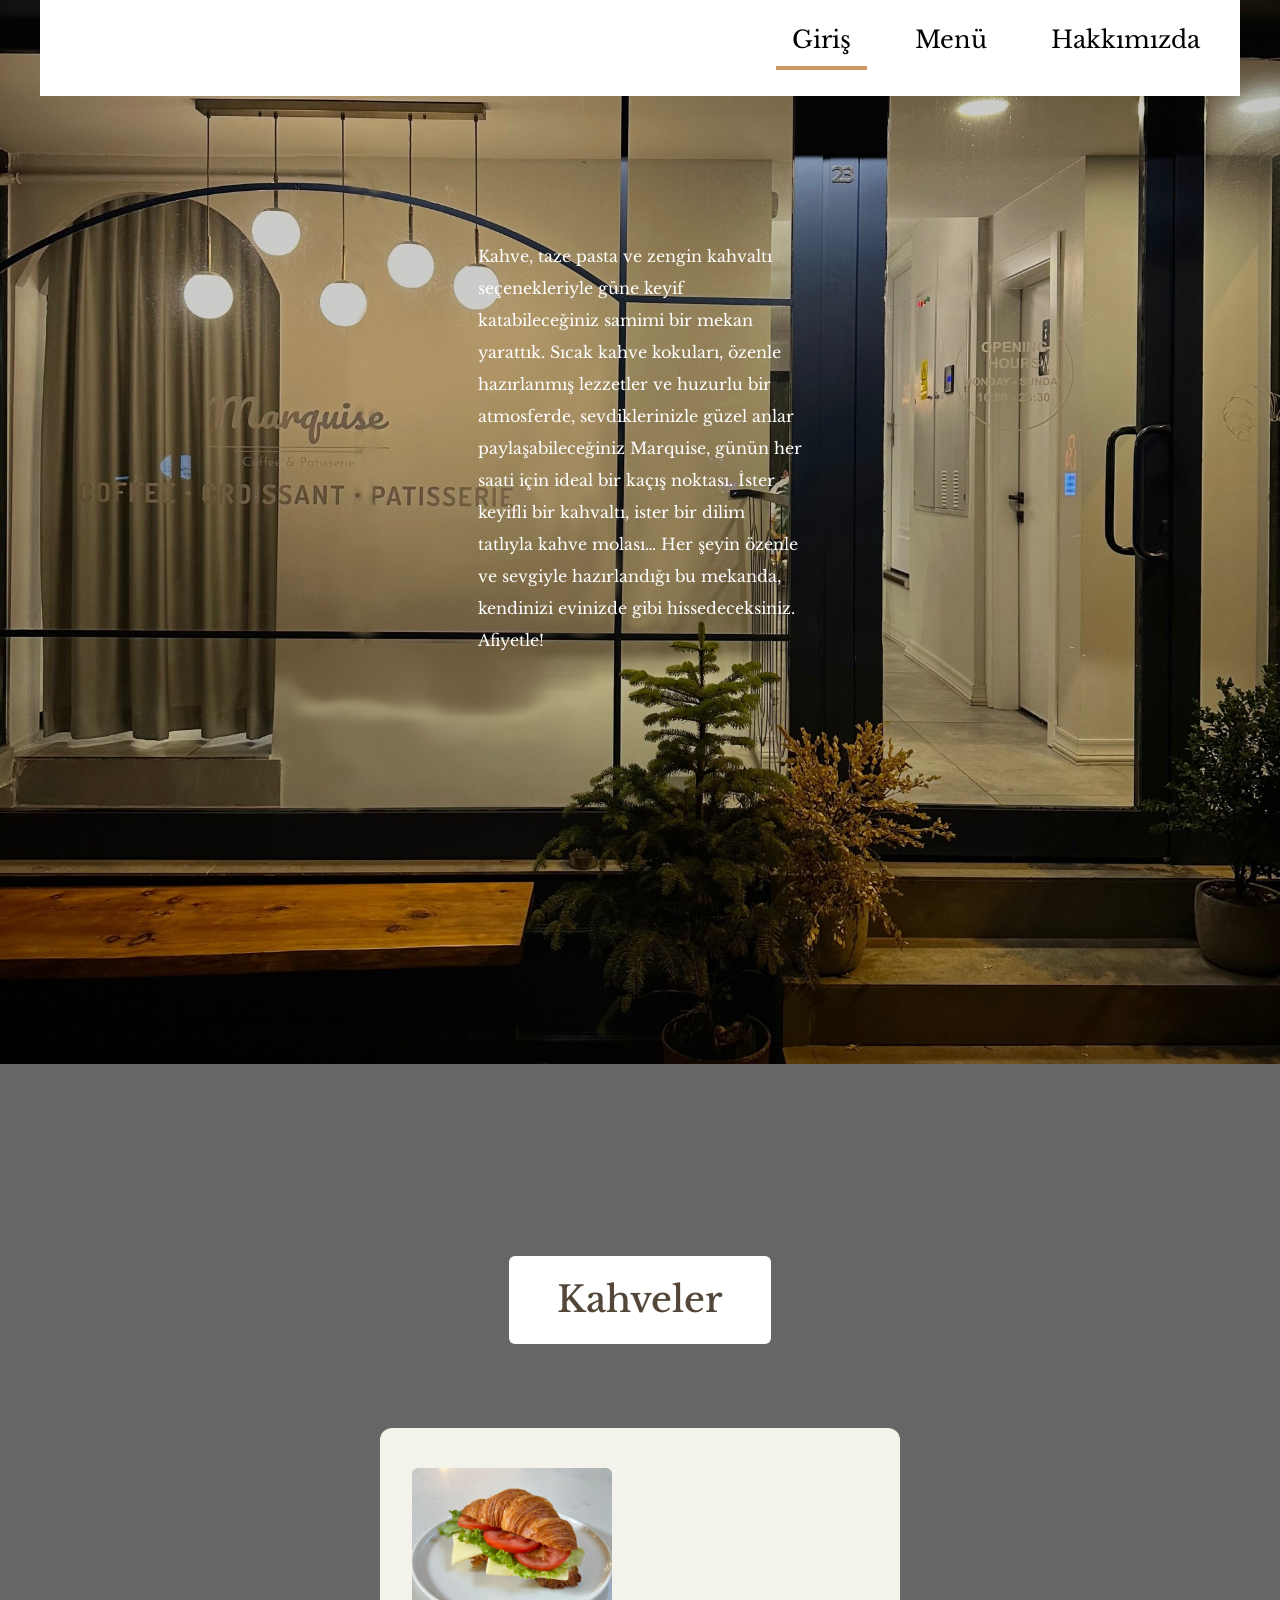
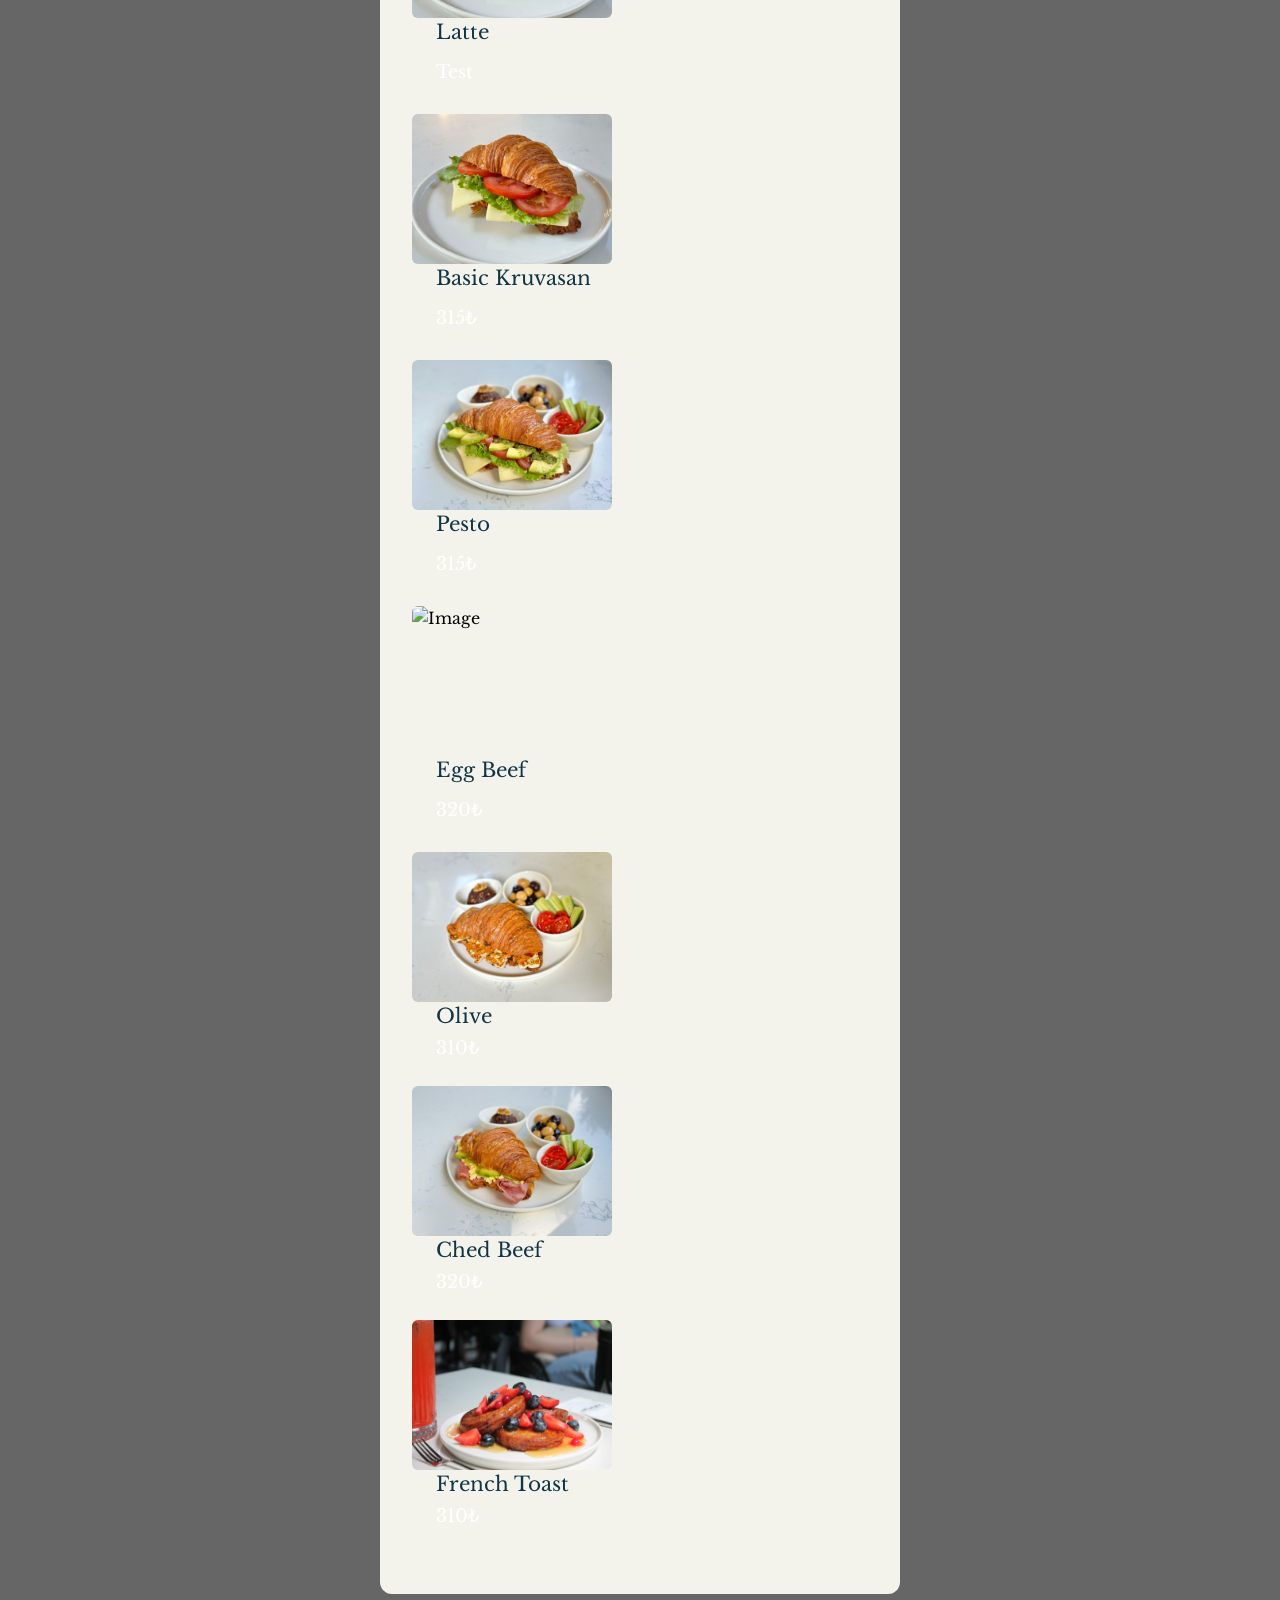
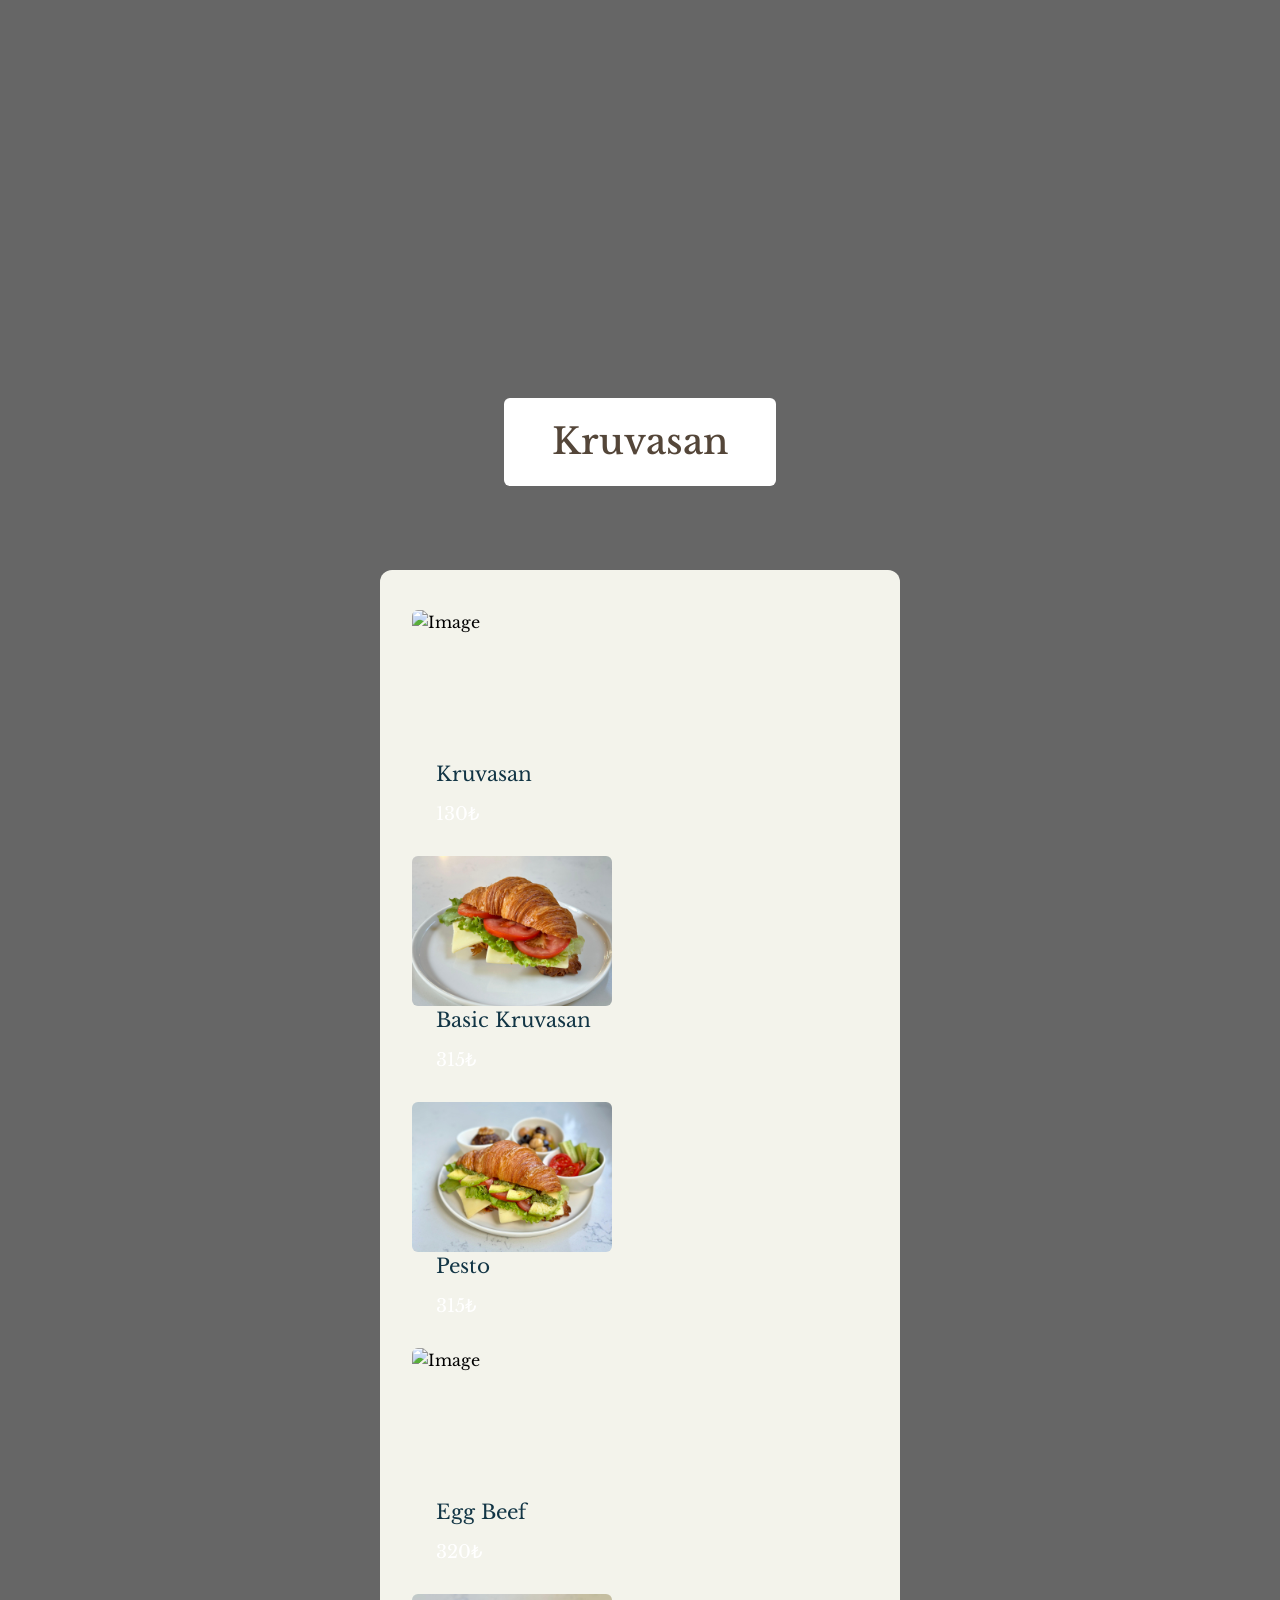
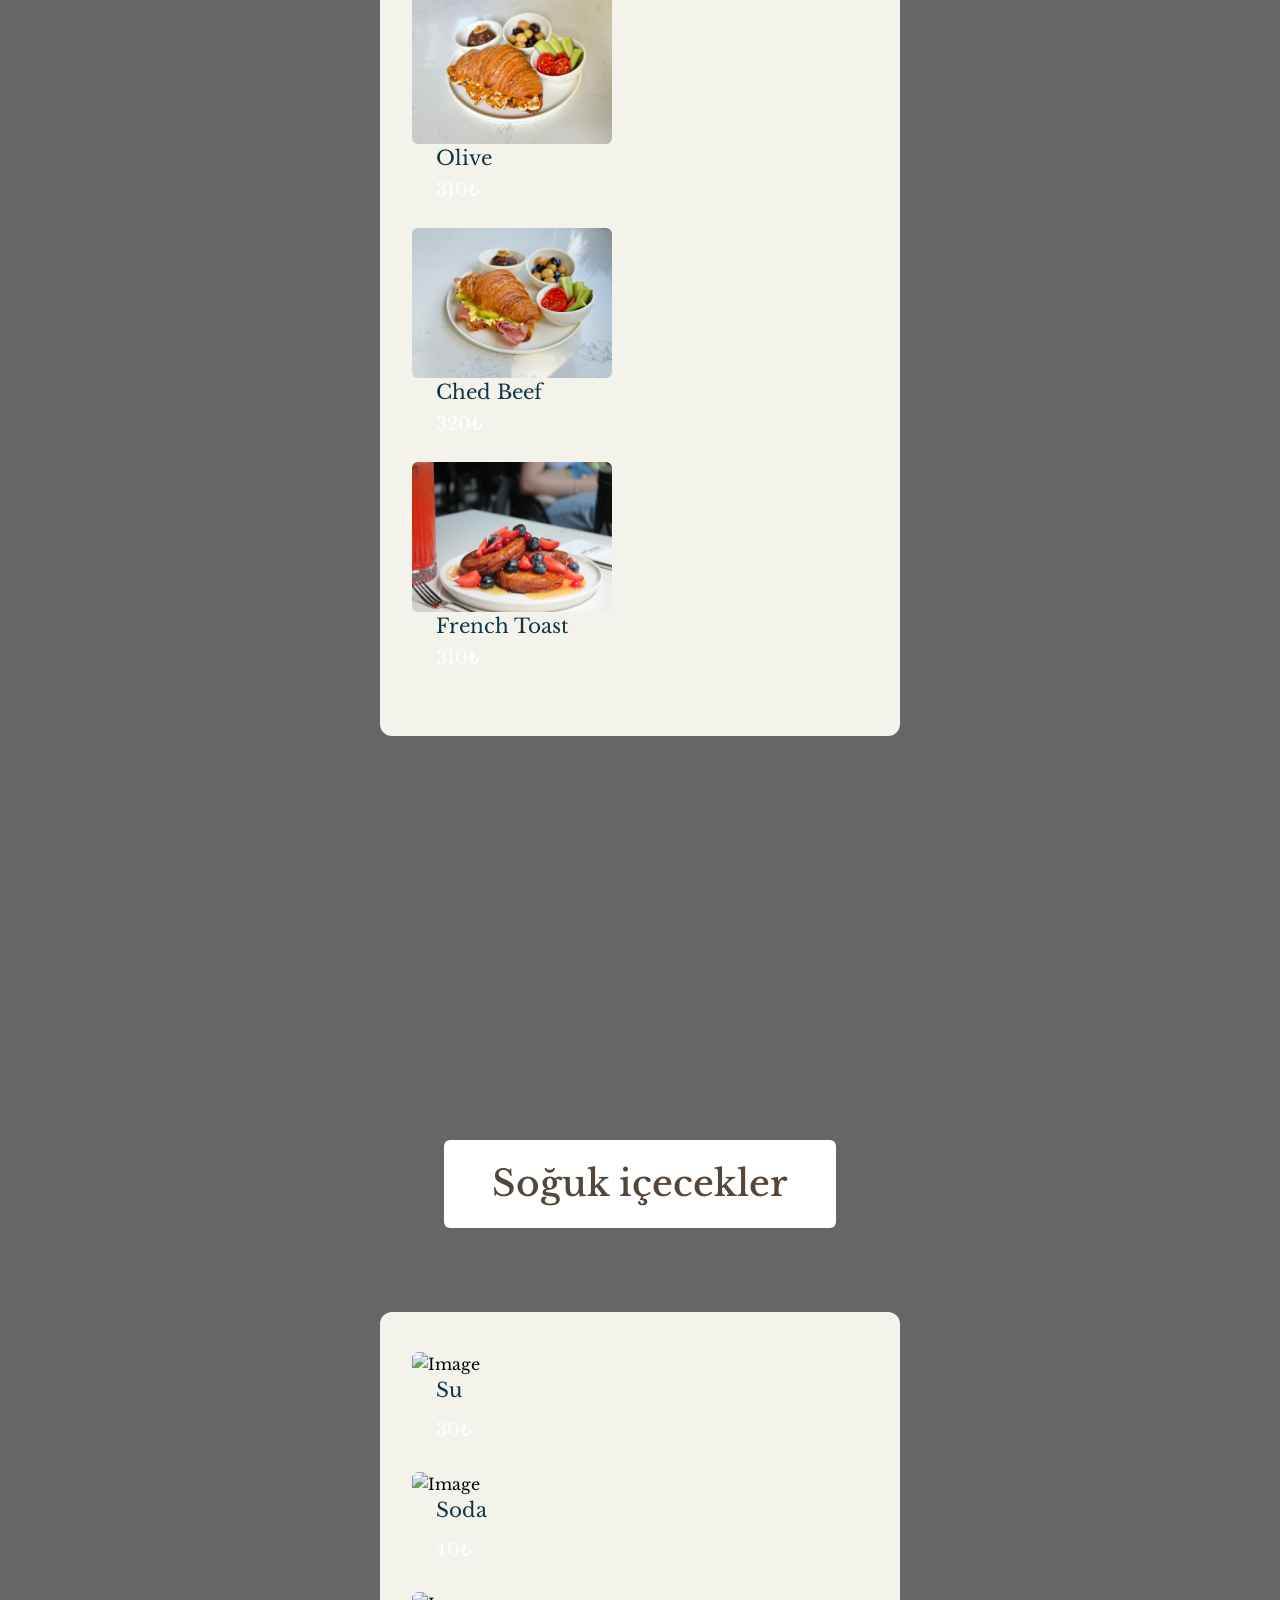
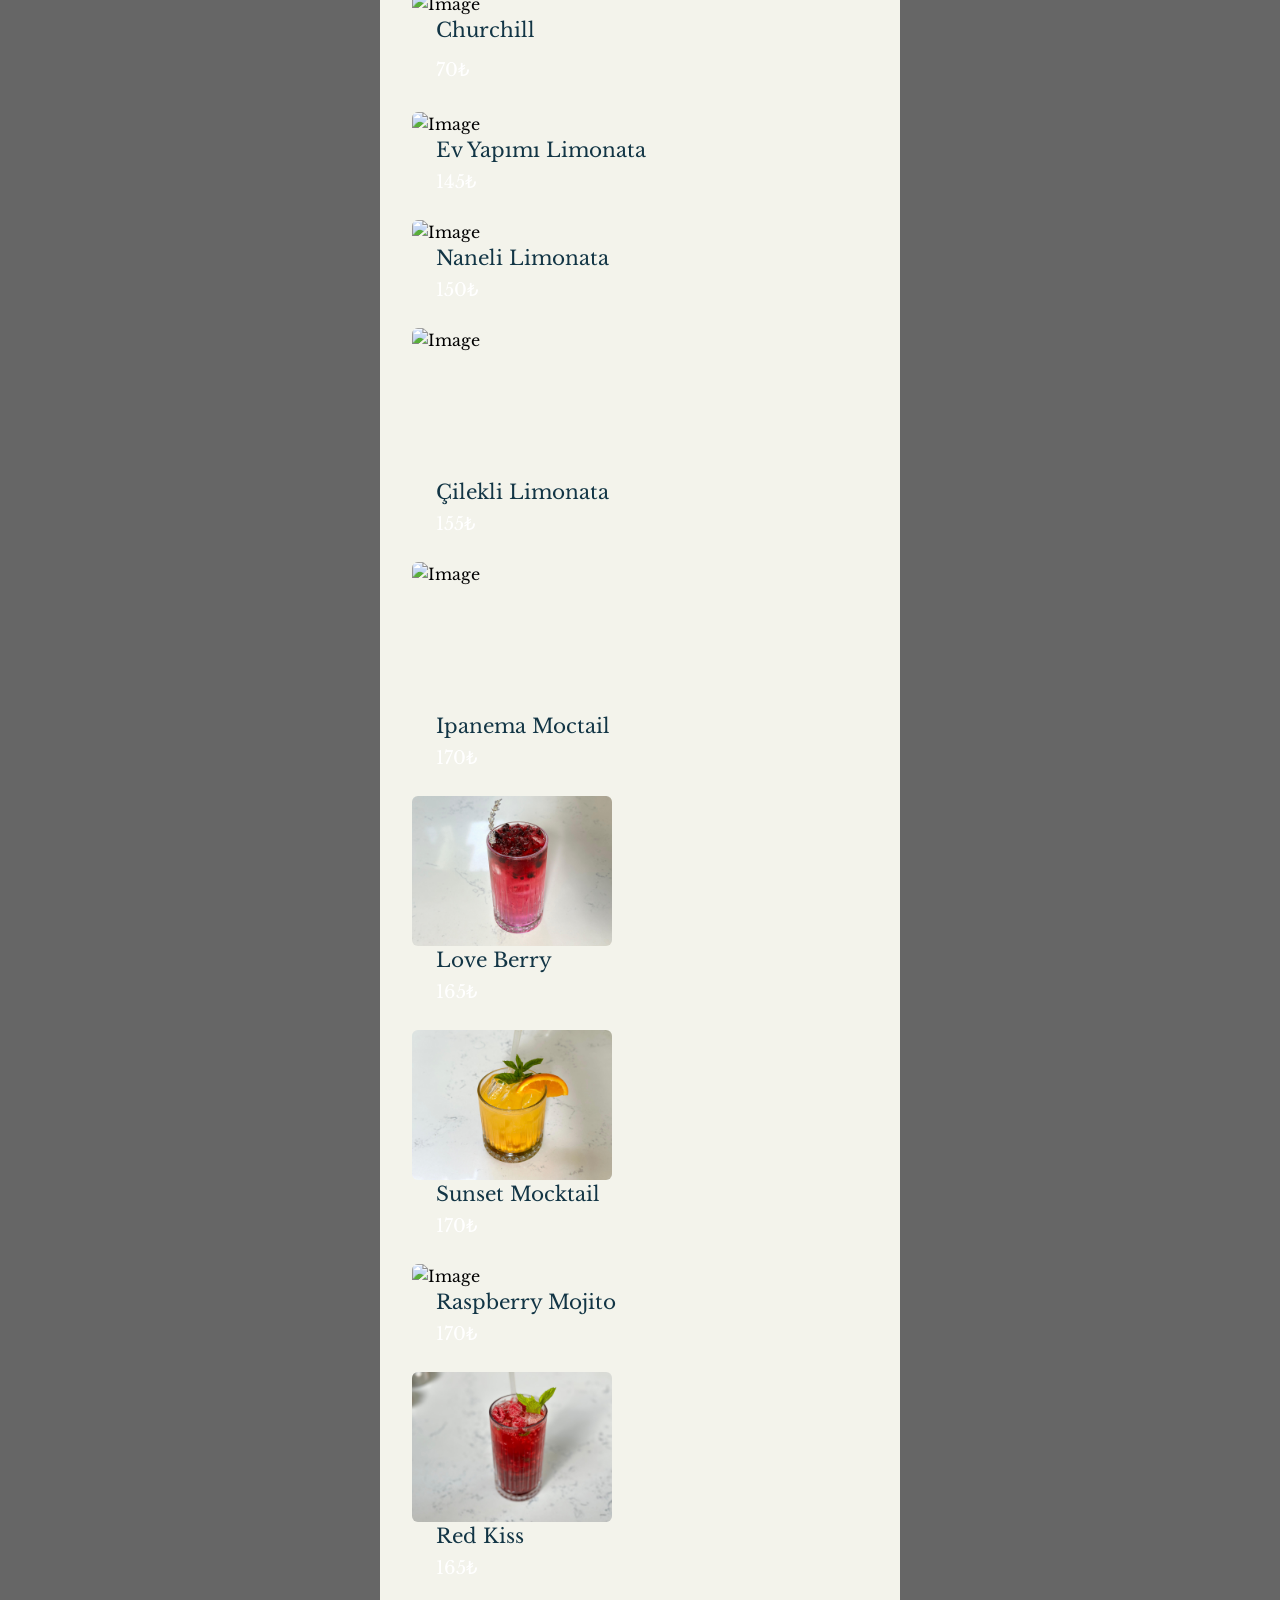
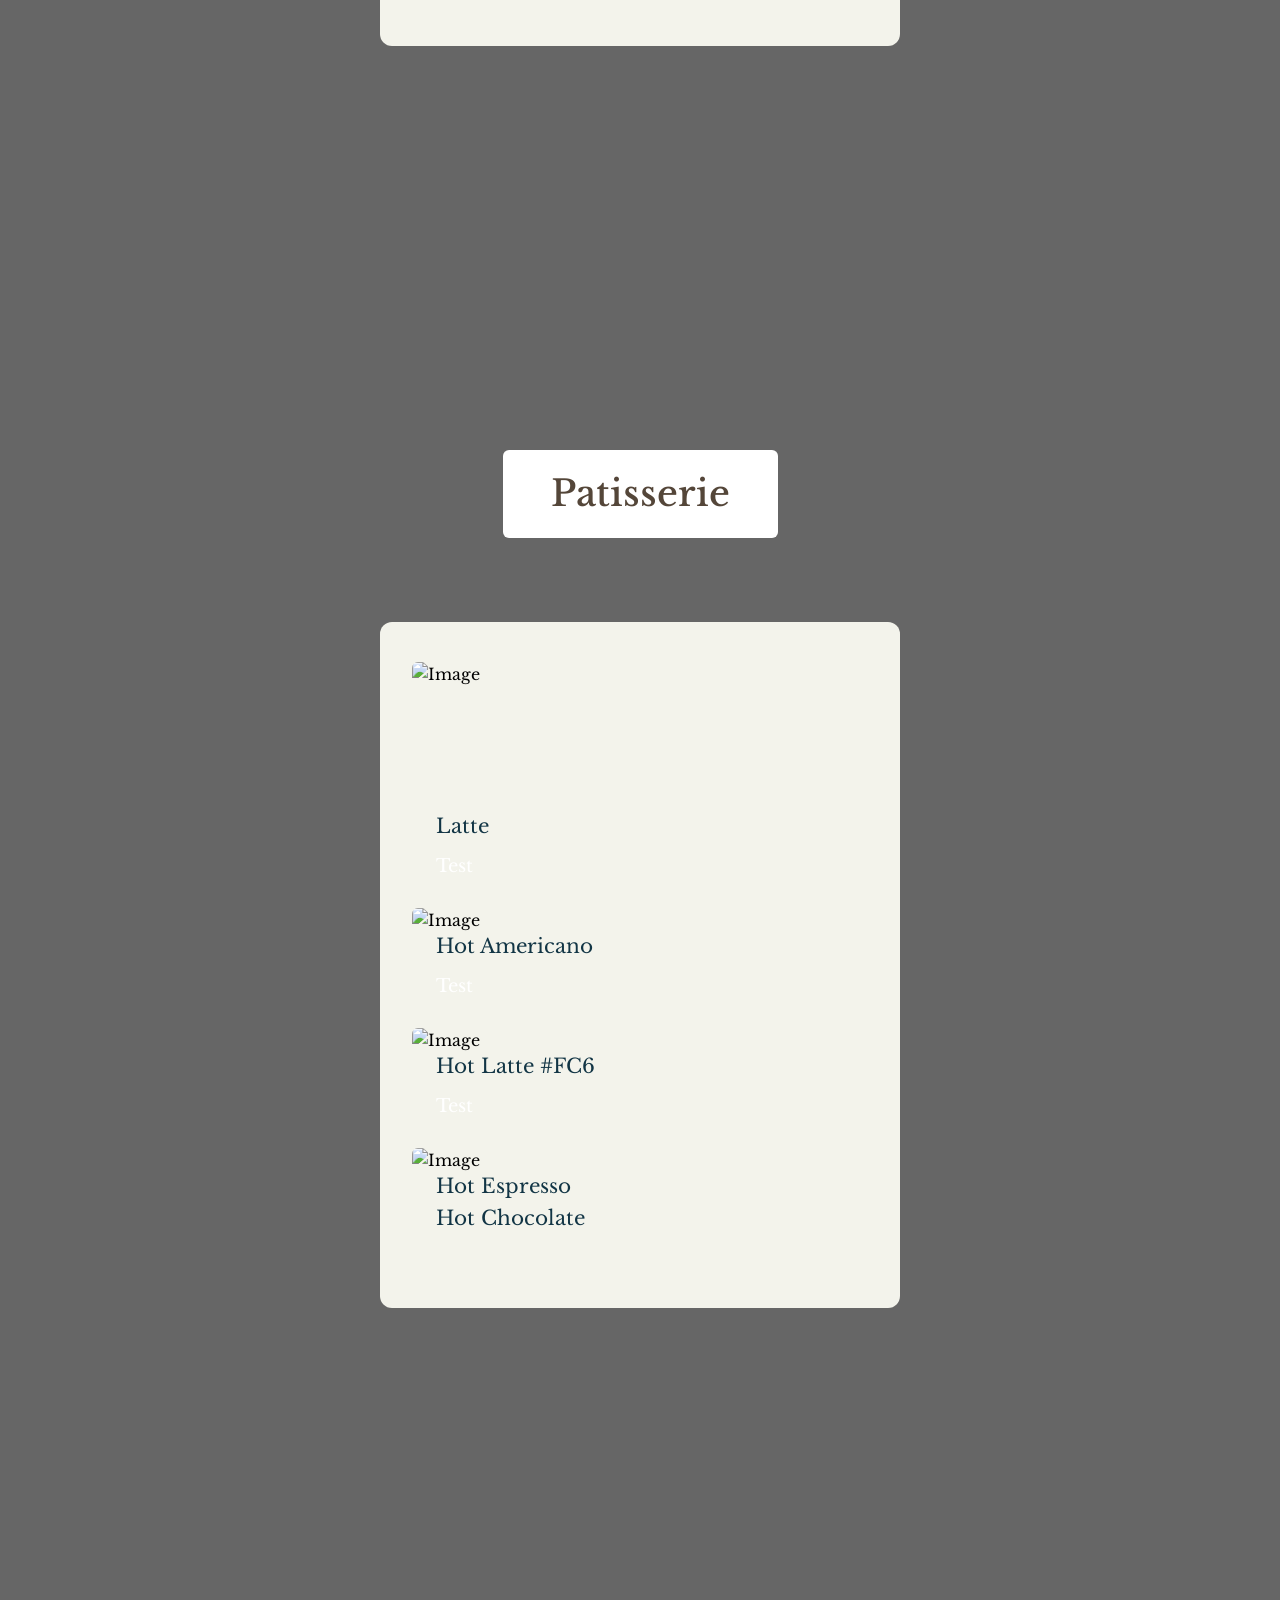
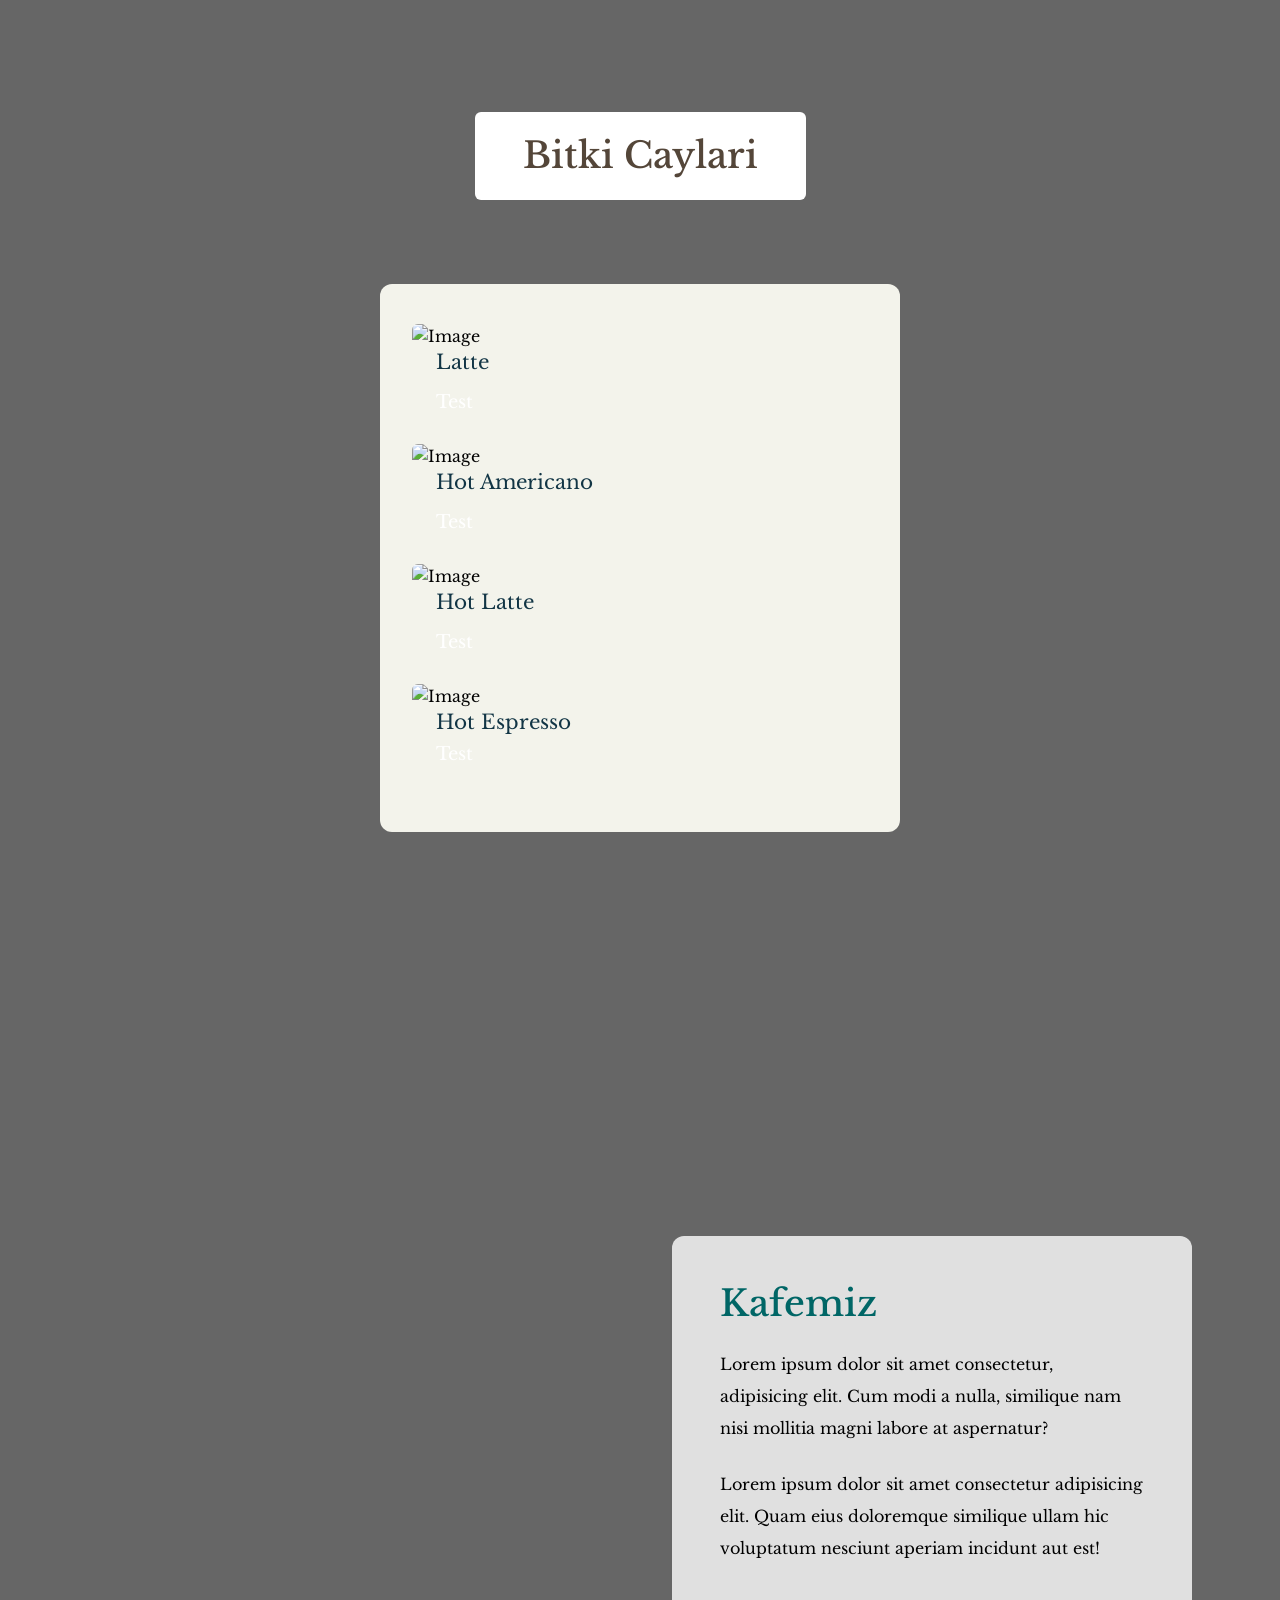
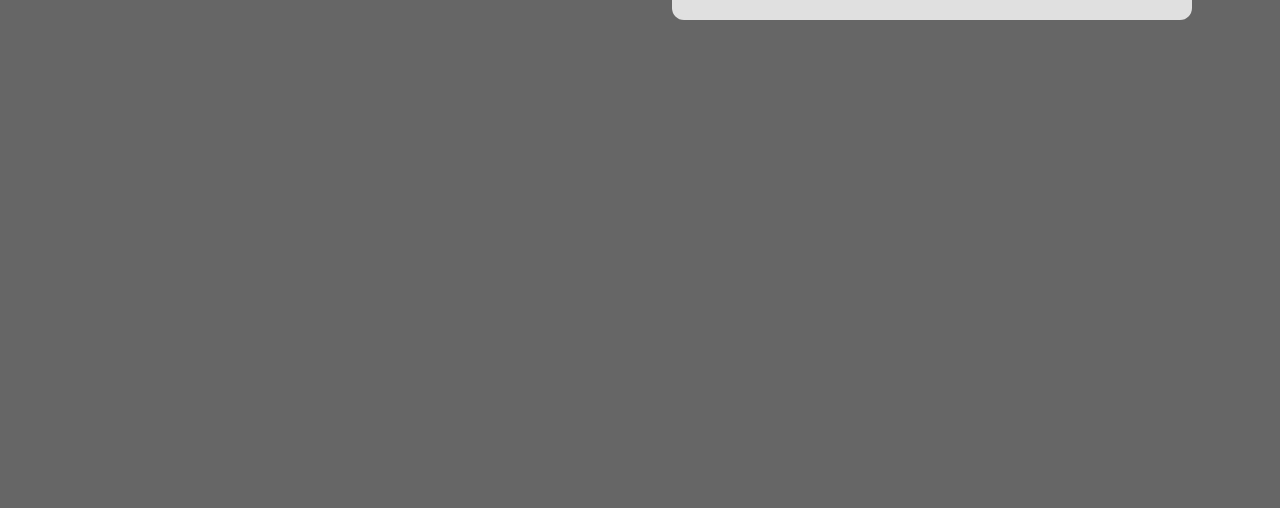
==== index.html @ 3624e0f9 "t" ====
<!DOCTYPE html>
<html lang="en">

<head>
    <meta charset="UTF-8">
    <meta http-equiv="X-UA-Compatible" content="IE=edge">
    <meta name="viewport" content="width=device-width, initial-scale=1.0">
    <title>Marquise</title>
    <link rel="preconnect" href="https://fonts.googleapis.com">

    <meta name="viewport" content="width=device-width, initial-scale=1.0">
    <link rel="stylesheet" href="css/all.min.css"> <!-- fontawesome -->
    <link href="https://unpkg.com/tailwindcss@^2/dist/tailwind.min.css" rel="stylesheet">
    <link rel="stylesheet" href="css/tailwind.css">

    <link rel="preconnect" href="https://fonts.googleapis.com">
    <link rel="preconnect" href="https://fonts.gstatic.com" crossorigin>
    <link href="https://fonts.googleapis.com/css2?family=Libre+Baskerville:ital,wght@0,400;0,700;1,400&display=swap"
        rel="stylesheet">
    <link rel="stylesheet" href="./css/style.css">


</head>

<body>
    <!-- Intro -->
    <div id="intro" class="parallax-window" data-parallax="scroll" data-image-src="img/Marquise.jpg">
        <nav id="tm-nav" class="fixed w-full">
            <div class="tm-container mx-auto px-2 md:py-6 text-right navbar">
                <button class="md:hidden p-2 hamburger-menu" id="menu-toggle"><i
                        class="fas fa-2x fa-bars tm-text-black"></i></button>
                <ul class="mb-3 md:mb-0 text-2xl font-normal flex justify-end flex-col md:flex-row">
                    <li class="inline-block mb-4 mx-4"><a href="#intro" class=" py-1 md:py-3 px-4">Giriş</a>
                    </li>
                    <li class="inline-block mb-4 mx-4"><a href="#menu" class=" py-1 md:py-3 px-4">Menü</a>
                    </li>
                    <li class="inline-block mb-4 mx-4"><a href="#about" class=" py-1 md:py-3 px-4">Hakkımızda</a></li>

                </ul>
            </div>
        </nav>
        <div class="container mx-auto px-2 tm-intro-width">
            <div class="sm:pb-60 sm:pt-48 py-20">
                <div class="bg-black bg-opacity-0 p-12 mb-5">
                    <p class="text-white leading-8 text-sm font-light">

                        Kahve, taze pasta ve zengin kahvaltı seçenekleriyle güne keyif katabileceğiniz
                        samimi bir mekan yarattık. Sıcak kahve kokuları, özenle hazırlanmış lezzetler ve huzurlu bir
                        atmosferde, sevdiklerinizle güzel anlar paylaşabileceğiniz Marquise, günün her saati için ideal
                        bir kaçış noktası. İster keyifli bir kahvaltı, ister bir dilim tatlıyla kahve molası… Her şeyin
                        özenle ve sevgiyle hazırlandığı bu mekanda, kendinizi evinizde gibi hissedeceksiniz. Afiyetle!
                    </p>
                </div>
            </div>
        </div>
    </div>
    <!-- Cafe Menu -->
    <div id="menu" class="parallax-window" data-parallax="scroll" data-image-src="kahvebg.jpg">
        <!--Kahveler-->
        <div id="menu-page1" class="parallax-window" data-parallax="scroll" data-image-src="img/sogukbg1.jpg">
            <div class="container mx-auto tm-container py-24 sm:py-48">
                <div class="text-center mb-16">
                    <h2 class="bg-white tm-text-brown py-6 px-12 text-4xl font-medium inline-block rounded-md">
                        Kahveler
                    </h2>
                </div>
                <div class="flex flex-col lg:flex-row justify-around items-center">
                    <div class="flex-1 m-5 rounded-xl px-4 py-6 sm:px-8 sm:py-10 menu-item tm-item-container">
                        <div class="flex items-start mb-6 tm-menu-item flex-col">
                            <img src="img/kruvasan1.jpg" alt="Image" class="rounded-md foto">
                            <div class="ml-3 sm:ml-6">
                                <h3 class="text-lg sm:text-xl mb-2 sm:mb-3 tm-text-yellow">Latte</h3>
                                <div class="text-white text-md sm:text-lg font-light mb-1">Test</div>
                            </div>
                        </div>
                        <div class="flex items-start mb-6 tm-menu-item flex-col">
                            <img src="img/kruvasan1.jpg" alt="Image" class="rounded-md foto">
                            <div class="ml-3 sm:ml-6">
                                <h3 class="text-lg sm:text-xl mb-2 sm:mb-3 tm-text-yellow">Basic Kruvasan</h3>
                                <div class="text-white text-md sm:text-lg font-light mb-1">315₺</div>
                            </div>
                        </div>
                        <div class="flex items-start mb-6 tm-menu-item flex-col">
                            <img src="img/kruvasan2.jpg" alt="Image" class="rounded-md foto">
                            <div class="ml-3 sm:ml-6">
                                <h3 class="text-lg sm:text-xl mb-2 sm:mb-3 tm-text-yellow">Pesto</h3>
                                <div class="text-white text-md sm:text-lg font-light mb-1">315₺</div>
                            </div>
                        </div>
                        <div class="flex items-start mb-6 tm-menu-item flex-col">
                            <img src="img/menu-item-3.jpg" alt="Image" class="rounded-md foto">
                            <div class="ml-3 sm:ml-6">
                                <h3 class="text-lg sm:text-xl mb-2 sm:mb-3 tm-text-yellow">Egg Beef</h3>
                                <div class="text-white text-md sm:text-lg font-light mb-1">320₺</div>
                            </div>
                        </div>
                        <div class="flex items-start mb-6 tm-menu-item flex-col">
                            <img src="img/kruvasan4.jpg" alt="Image" class="rounded-md foto">
                            <div class="ml-3 sm:ml-6">
                                <h3 class="text-lg sm:text-xl tm-text-yellow mb-1">Olive</h3>
                                <div class="text-white text-md sm:text-lg font-light">310₺</div>
                            </div>
                        </div>
                        <div class="flex items-start mb-6 tm-menu-item flex-col">
                            <img src="img/kruvasan3.jpg" alt="Image" class="rounded-md foto">
                            <div class="ml-3 sm:ml-6">
                                <h3 class="text-lg sm:text-xl tm-text-yellow mb-1">Ched Beef</h3>
                                <div class="text-white text-md sm:text-lg font-light">320₺</div>
                            </div>
                        </div>
                        <div class="flex items-start mb-6 tm-menu-item flex-col">
                            <img src="img/frenchtoast.jpg" alt="Image" class="rounded-md foto">
                            <div class="ml-3 sm:ml-6">
                                <h3 class="text-lg sm:text-xl tm-text-yellow mb-1">French Toast</h3>
                                <div class="text-white text-md sm:text-lg font-light">310₺</div>
                            </div>
                        </div>
                    </div>

                </div>
            </div>
        </div>
        <!--Kruvasan-->
        <div id="menu-page2" class="parallax-window" data-parallax="scroll" data-image-src="img/foto5.jpg">
            <div class="container mx-auto tm-container py-24 sm:py-48">
                <div class="text-center mb-16">
                    <h2 class="bg-white tm-text-brown py-6 px-12 text-4xl font-medium inline-block rounded-md">
                        Kruvasan
                    </h2>
                </div>
                <div class="flex flex-col lg:flex-row justify-around items-center">
                    <div class="flex-1 m-5 rounded-xl px-4 py-6 sm:px-8 sm:py-10 menu-item tm-item-container">
                        <div class="flex items-start mb-6 tm-menu-item flex-col">
                            <img src="img/menu-item-1.jpg" alt="Image" class="rounded-md foto">
                            <div class="ml-3 sm:ml-6">
                                <h3 class="text-lg sm:text-xl mb-2 sm:mb-3 tm-text-yellow">Kruvasan</h3>
                                <div class="text-white text-md sm:text-lg font-light mb-1">130₺</div>
                            </div>
                        </div>
                        <div class="flex items-start mb-6 tm-menu-item flex-col">
                            <img src="img/kruvasan1.jpg" alt="Image" class="rounded-md foto">
                            <div class="ml-3 sm:ml-6">
                                <h3 class="text-lg sm:text-xl mb-2 sm:mb-3 tm-text-yellow">Basic Kruvasan</h3>
                                <div class="text-white text-md sm:text-lg font-light mb-1">315₺</div>
                            </div>
                        </div>
                        <div class="flex items-start mb-6 tm-menu-item flex-col">
                            <img src="img/kruvasan2.jpg" alt="Image" class="rounded-md foto">
                            <div class="ml-3 sm:ml-6">
                                <h3 class="text-lg sm:text-xl mb-2 sm:mb-3 tm-text-yellow">Pesto</h3>
                                <div class="text-white text-md sm:text-lg font-light mb-1">315₺</div>
                            </div>
                        </div>
                        <div class="flex items-start mb-6 tm-menu-item flex-col">
                            <img src="img/menu-item-3.jpg" alt="Image" class="rounded-md foto">
                            <div class="ml-3 sm:ml-6">
                                <h3 class="text-lg sm:text-xl mb-2 sm:mb-3 tm-text-yellow">Egg Beef</h3>
                                <div class="text-white text-md sm:text-lg font-light mb-1">320₺</div>
                            </div>
                        </div>
                        <div class="flex items-start mb-6 tm-menu-item flex-col">
                            <img src="img/kruvasan4.jpg" alt="Image" class="rounded-md foto">
                            <div class="ml-3 sm:ml-6">
                                <h3 class="text-lg sm:text-xl tm-text-yellow mb-1">Olive</h3>
                                <div class="text-white text-md sm:text-lg font-light">310₺</div>
                            </div>
                        </div>
                        <div class="flex items-start mb-6 tm-menu-item flex-col">
                            <img src="img/kruvasan3.jpg" alt="Image" class="rounded-md foto">
                            <div class="ml-3 sm:ml-6">
                                <h3 class="text-lg sm:text-xl tm-text-yellow mb-1">Ched Beef</h3>
                                <div class="text-white text-md sm:text-lg font-light">320₺</div>
                            </div>
                        </div>
                        <div class="flex items-start mb-6 tm-menu-item flex-col">
                            <img src="img/frenchtoast.jpg" alt="Image" class="rounded-md foto">
                            <div class="ml-3 sm:ml-6">
                                <h3 class="text-lg sm:text-xl tm-text-yellow mb-1">French Toast</h3>
                                <div class="text-white text-md sm:text-lg font-light">310₺</div>
                            </div>
                        </div>
                    </div>

                </div>
            </div>
        </div>
        <!--Soğuk içecek-->
        <div id="menu-page3" class="parallax-window" data-parallax="scroll" data-image-src="img/foto3.jpg">
            <div class="container mx-auto tm-container py-24 sm:py-48">
                <div class="text-center mb-16">
                    <h2 class="bg-white tm-text-brown py-6 px-12 text-4xl font-medium inline-block rounded-md">
                        Soğuk içecekler
                    </h2>
                </div>
                <div class="flex flex-col lg:flex-row justify-around items-center">
                    <div class="flex-1 m-5 rounded-xl px-4 py-6 sm:px-8 sm:py-10 menu-item tm-item-container">
                        <div class="flex items-start mb-6 tm-menu-item flex-col">
                            <img src="img/menu-item-1.jpg" alt="Image" class="rounded-md">
                            <div class="ml-3 sm:ml-6">
                                <h3 class="text-lg sm:text-xl mb-2 sm:mb-3 tm-text-yellow">Su</h3>
                                <div class="text-white text-md sm:text-lg font-light mb-1">30₺</div>
                            </div>
                        </div>
                        <div class="flex items-start mb-6 tm-menu-item flex-col">
                            <img src="img/menu-item-2.jpg" alt="Image" class="rounded-md">
                            <div class="ml-3 sm:ml-6">
                                <h3 class="text-lg sm:text-xl mb-2 sm:mb-3 tm-text-yellow">Soda</h3>
                                <div class="text-white text-md sm:text-lg font-light mb-1">40₺</div>
                            </div>
                        </div>
                        <div class="flex items-start mb-6 tm-menu-item flex-col">
                            <img src="img/menu-item-3.jpg" alt="Image" class="rounded-md">
                            <div class="ml-3 sm:ml-6">
                                <h3 class="text-lg sm:text-xl mb-2 sm:mb-3 tm-text-yellow">Churchill</h3>
                                <div class="text-white text-md sm:text-lg font-light mb-1">70₺</div>
                            </div>
                        </div>
                        <div class="flex items-start mb-6 tm-menu-item flex-col">
                            <img src="img/menu-item-4.jpg" alt="Image" class="rounded-md">
                            <div class="ml-3 sm:ml-6">
                                <h3 class="text-lg sm:text-xl tm-text-yellow mb-1">Ev Yapımı Limonata</h3>
                                <div class="text-white text-md sm:text-lg font-light">145₺</div>
                            </div>
                        </div> 
                        <div class="flex items-start mb-6 tm-menu-item flex-col">
                            <img src="img/menu-item-4.jpg" alt="Image" class="rounded-md">
                            <div class="ml-3 sm:ml-6">
                                <h3 class="text-lg sm:text-xl tm-text-yellow mb-1">Naneli Limonata</h3>
                                <div class="text-white text-md sm:text-lg font-light">150₺</div>
                            </div>
                        </div>
                        <div class="flex items-start mb-6 tm-menu-item flex-col">
                            <img src="img/menu-item-4.jpg" alt="Image" class="rounded-md foto">
                            <div class="ml-3 sm:ml-6">
                                <h3 class="text-lg sm:text-xl tm-text-yellow mb-1">Çilekli Limonata</h3>
                                <div class="text-white text-md sm:text-lg font-light">155₺</div>
                            </div>
                        </div>
                        <div class="flex items-start mb-6 tm-menu-item flex-col">
                            <img src="img/test4.jpg" alt="Image" class="rounded-md foto">
                            <div class="ml-3 sm:ml-6">
                                <h3 class="text-lg sm:text-xl tm-text-yellow mb-1">Ipanema Moctail</h3>
                                <div class="text-white text-md sm:text-lg font-light">170₺</div>
                            </div>
                        </div>
                        <div class="flex items-start mb-6 tm-menu-item flex-col">
                            <img src="img/loveberry.jpg" alt="Image" class="rounded-md foto">
                            <div class="ml-3 sm:ml-6">
                                <h3 class="text-lg sm:text-xl tm-text-yellow mb-1">Love Berry</h3>
                                <div class="text-white text-md sm:text-lg font-light">165₺</div>
                            </div>
                        </div>
                        <div class="flex items-start mb-6 tm-menu-item flex-col">
                            <img src="img/sunset.jpg" alt="Image" class="rounded-md foto">
                            <div class="ml-3 sm:ml-6">
                                <h3 class="text-lg sm:text-xl tm-text-yellow mb-1">Sunset Mocktail</h3>
                                <div class="text-white text-md sm:text-lg font-light">170₺</div>
                            </div>
                        </div>
                        <div class="flex items-start mb-6 tm-menu-item flex-col">
                            <img src="img/menu-item-4.jpg" alt="Image" class="rounded-md">
                            <div class="ml-3 sm:ml-6">
                                <h3 class="text-lg sm:text-xl tm-text-yellow mb-1">Raspberry Mojito</h3>
                                <div class="text-white text-md sm:text-lg font-light">170₺</div>
                            </div>
                        </div>
                        <div class="flex items-start mb-6 tm-menu-item flex-col">
                            <img src="img/redkiss.jpg" alt="Image" class="rounded-md foto">
                            <div class="ml-3 sm:ml-6">
                                <h3 class="text-lg sm:text-xl tm-text-yellow mb-1">Red Kiss</h3>
                                <div class="text-white text-md sm:text-lg font-light">165₺</div>
                            </div>
                        </div>
                    </div>

                </div>
            </div>
        </div>
        <!--Patisserie-->
        <div id="menu-page4" class="parallax-window" data-parallax="scroll" data-image-src="img/patisseriebg.jpg">
            <div class="container mx-auto tm-container py-24 sm:py-48">
                <div class="text-center mb-16">
                    <h2 class="bg-white tm-text-brown py-6 px-12 text-4xl font-medium inline-block rounded-md">
                        Patisserie
                    </h2>
                </div>
                <div class="flex flex-col lg:flex-row justify-around items-center ">
                    <div class="flex-1 m-5 rounded-xl px-4 py-6 sm:px-8 sm:py-10 menu-item tm-item-container">
                        <div class="flex items-start mb-6 tm-menu-item flex-col ">
                            <img src="img/menu-item-1.jpg" alt="Image" class="rounded-md foto">
                            <div class="ml-3 sm:ml-6">
                                <h3 class="text-lg sm:text-xl mb-2 sm:mb-3 tm-text-yellow">Latte</h3>
                                <div class="text-white text-md sm:text-lg font-light mb-1">Test</div>
                            </div>
                        </div>
                        <div class="flex items-start mb-6 tm-menu-item flex-col ">
                            <img src="img/menu-item-2.jpg" alt="Image" class="rounded-md">
                            <div class="ml-3 sm:ml-6">
                                <h3 class="text-lg sm:text-xl mb-2 sm:mb-3 tm-text-yellow">Hot Americano</h3>
                                <div class="text-white text-md sm:text-lg font-light mb-1">Test</div>
                            </div>
                        </div>
                        <div class="flex items-start mb-6 tm-menu-item flex-col ">
                            <img src="img/menu-item-3.jpg" alt="Image" class="rounded-md">
                            <div class="ml-3 sm:ml-6">
                                <h3 class="text-lg sm:text-xl mb-2 sm:mb-3 tm-text-yellow">Hot Latte #FC6</h3>
                                <div class="text-white text-md sm:text-lg font-light mb-1">Test</div>
                            </div>
                        </div>
                        <div class="flex items-start mb-6 tm-menu-item flex-col ">
                            <img src="img/menu-item-4.jpg" alt="Image" class="rounded-md">
                            <div class="ml-3 sm:ml-6">
                                <h3 class="text-lg sm:text-xl tm-text-yellow mb-1">Hot Espresso</h3>
                                <h3 class="text-lg sm:text-xl mb-2 sm:mb-3 tm-text-yellow">Hot Chocolate</h3>
                                <div class="text-white text-md sm:text-lg font-light"></div>
                            </div>
                        </div>
                    </div>

                </div>
            </div>
        </div>
        <!--Bitki Caylari-->
        <div id="menu-page5" class="parallax-window" data-parallax="scroll" data-image-src="img/foto1.jpg">
            <div class="container mx-auto tm-container py-24 sm:py-48">
                <div class="text-center mb-16">
                    <h2 class="bg-white tm-text-brown py-6 px-12 text-4xl font-medium inline-block rounded-md">
                        Bitki Caylari
                    </h2>
                </div>
                <div class="flex flex-col lg:flex-row justify-around items-center">
                    <div class="flex-1 m-5 rounded-xl px-4 py-6 sm:px-8 sm:py-10 menu-item tm-item-container">
                        <div class="flex items-start mb-6 tm-menu-item flex-col ">
                            <img src="img/menu-item-1.jpg" alt="Image" class="rounded-md">
                            <div class="ml-3 sm:ml-6">
                                <h3 class="text-lg sm:text-xl mb-2 sm:mb-3 tm-text-yellow">Latte</h3>
                                <div class="text-white text-md sm:text-lg font-light mb-1">Test</div>
                            </div>
                        </div>
                        <div class="flex items-start mb-6 tm-menu-item flex-col ">                            <img src="img/menu-item-2.jpg" alt="Image" class="rounded-md">
                            <div class="ml-3 sm:ml-6">
                                <h3 class="text-lg sm:text-xl mb-2 sm:mb-3 tm-text-yellow">Hot Americano</h3>
                                <div class="text-white text-md sm:text-lg font-light mb-1">Test</div>
                            </div>
                        </div>
                        <div class="flex items-start mb-6 tm-menu-item flex-col">
                            <img src="img/menu-item-3.jpg" alt="Image" class="rounded-md">
                            <div class="ml-3 sm:ml-6">
                                <h3 class="text-lg sm:text-xl mb-2 sm:mb-3 tm-text-yellow">Hot Latte</h3>
                                <div class="text-white text-md sm:text-lg font-light mb-1">Test</div>
                            </div>
                        </div>
                        <div class="flex items-start mb-6 tm-menu-item flex-col">
                            <img src="img/menu-item-4.jpg" alt="Image" class="rounded-md">
                            <div class="ml-3 sm:ml-6">
                                <h3 class="text-lg sm:text-xl tm-text-yellow mb-1">Hot Espresso</h3>
                               
                                <div class="text-white text-md sm:text-lg font-light">Test</div>
                            </div>

                        </div>

                    </div>

                </div>
            </div>
        </div>
    </div>
        <!--Footer-->
    <div id="about" class="parallax-window" data-parallax="scroll" data-image-src="img/footerbg.jpg">
        <div class="container mx-auto tm-container py-24 sm:py-48">
            <div class="tm-item-container sm:ml-auto sm:mr-12 mx-auto sm:px-0 px-4">
                <div class="bg-white bg-opacity-80 p-12 pb-14 rounded-xl mb-5">
                    <h2 class="mb-6 tm-text-green text-4xl font-medium">Kafemiz</h2>
                    <p class="mb-6 text-base leading-8">
                        Lorem ipsum dolor sit amet consectetur, adipisicing elit. Cum modi a nulla, similique nam nisi
                        mollitia magni labore at aspernatur?
                    </p>
                    <p class="text-base leading-8">
                        Lorem ipsum dolor sit amet consectetur adipisicing elit. Quam eius doloremque similique ullam
                        hic voluptatum nesciunt aperiam incidunt aut est! </p>
                </div>
            </div>
        </div>
    </div>

    <script src="js/jquery-3.6.0.min.js"></script>
    <script src="js/parallax.min.js"></script>
    <script src="js/jquery.singlePageNav.min.js"></script>
    <script>

        function checkAndShowHideMenu() {
            if (window.innerWidth < 768) {
                $('#tm-nav ul').addClass('hidden');
            } else {
                $('#tm-nav ul').removeClass('hidden');
            }
        }

        $(function () {
            var tmNav = $('#tm-nav');
            tmNav.singlePageNav();

            checkAndShowHideMenu();
            window.addEventListener('resize', checkAndShowHideMenu);

            $('#menu-toggle').click(function () {
                $('#tm-nav ul').toggleClass('hidden');
            });

            $('#tm-nav ul li').click(function () {
                if (window.innerWidth < 768) {
                    $('#tm-nav ul').addClass('hidden');
                }
            });

            $(document).scroll(function () {
                var distanceFromTop = $(document).scrollTop();

                if (distanceFromTop > 100) {
                    tmNav.addClass('scroll');
                } else {
                    tmNav.removeClass('scroll');
                }
            });

            document.querySelectorAll('a[href^="#"]').forEach(anchor => {
                anchor.addEventListener('click', function (e) {
                    e.preventDefault();

                    document.querySelector(this.getAttribute('href')).scrollIntoView({
                        behavior: 'smooth'
                    });
                });
            });
        });
    </script>
</body>

</html>
---- css/style.css ----
body {
    font-family:  "Libre Baskerville", sans-serif;
    background-color: #666;
}
.menu-item{
    background-color: #f3f3eb;
    
}
.navbar{
    background-color: white;
}
.foto{
    width: 200px;
    height: 150px;
}

.menu-color{
    color: #446878;
}

p a {
    color: #FF6;
}

p a:hover {
    color: #9FF;
}

#about p a {
    color: #066;
}

#about p a:hover {
    color: #F36;
}

#contact p a {
    color: #066;
}

footer span a {
    color: #FFF;
}

.tm-logo-font {
    font-family: 'Oswald', sans-serif;
}

.tm-container {
    max-width: 1200px;
}

.parallax-window {
    min-height: 1064px;
    background: transparent;
}

.tm-text-yellow {
    color: #123545;
}

.tm-text-gold {
    color: #CC9966;
}

.tm-text-brown {
    color: #544639;
}

.tm-text-green {
    color: #006666;
}

a.tm-bg-green:hover {
    background-color: #0a8585;
}

.tm-bg-brown {
    background-color: #544639;
}

.tm-bg-green {
    background-color: #006666;
}

.tm-border-gold {
    border-color: #CC9966;
}

.tm-intro-width {
    max-width: 436px;
}

.tm-item-container {
    max-width: 520px;
}

.input:focus {
    outline: none !important;
    border: 1px solid #CC9966;
    box-shadow: 0 0 10px #b67533;
}

input::placeholder,
textarea::placeholder {
    /* Chrome, Firefox, Opera, Safari 10.1+ */
    color: rgb(214, 212, 212);
    opacity: 1;
    /* Firefox */
}

input:-ms-input-placeholder,
textarea:-ms-input-placeholder {
    /* Internet Explorer 10-11 */
    color: rgb(214, 212, 212);
}

input::-ms-input-placeholder,
textarea::-ms-input-placeholder {
    /* Microsoft Edge */
    color: rgb(214, 212, 212);
}

#tm-nav {
    z-index: 1000;
    transition: all 0.3s ease;
}

#tm-nav.scroll {
    background-color: rgba(0, 0, 0, 0.7);
}

#tm-nav li a {
    border-bottom-color: transparent;
    transition: all 0.3s ease;
}

#tm-nav li a.current,
#tm-nav li a:hover {
    border-bottom: 4px solid #CC9966;
}

.tm-text-2xl {
    font-size: 1.2rem;
    line-height: 2rem;
}

@media (min-width: 768px) {
    #tm-nav.scroll .tm-container {
        padding-top: 10px;
        padding-bottom: 10px;
    }
}

@media (max-width: 767px) {
    #tm-nav {
        width: auto;
        right: 0;
        border-radius: 5px;
    }
}

@media (max-width: 639px) {
    .parallax-window {
        min-height: 600px;
    }
}

@media (max-width: 370px) {
    .tm-menu-item {
        flex-direction: column;
    }

    .tm-menu-item-2 {
        flex-direction: column-reverse;
    }

    .tm-menu-item img {
        margin-bottom: 10px;
    }

    .tm-menu-item-2 img {
        margin-bottom: 10px;
    }
}
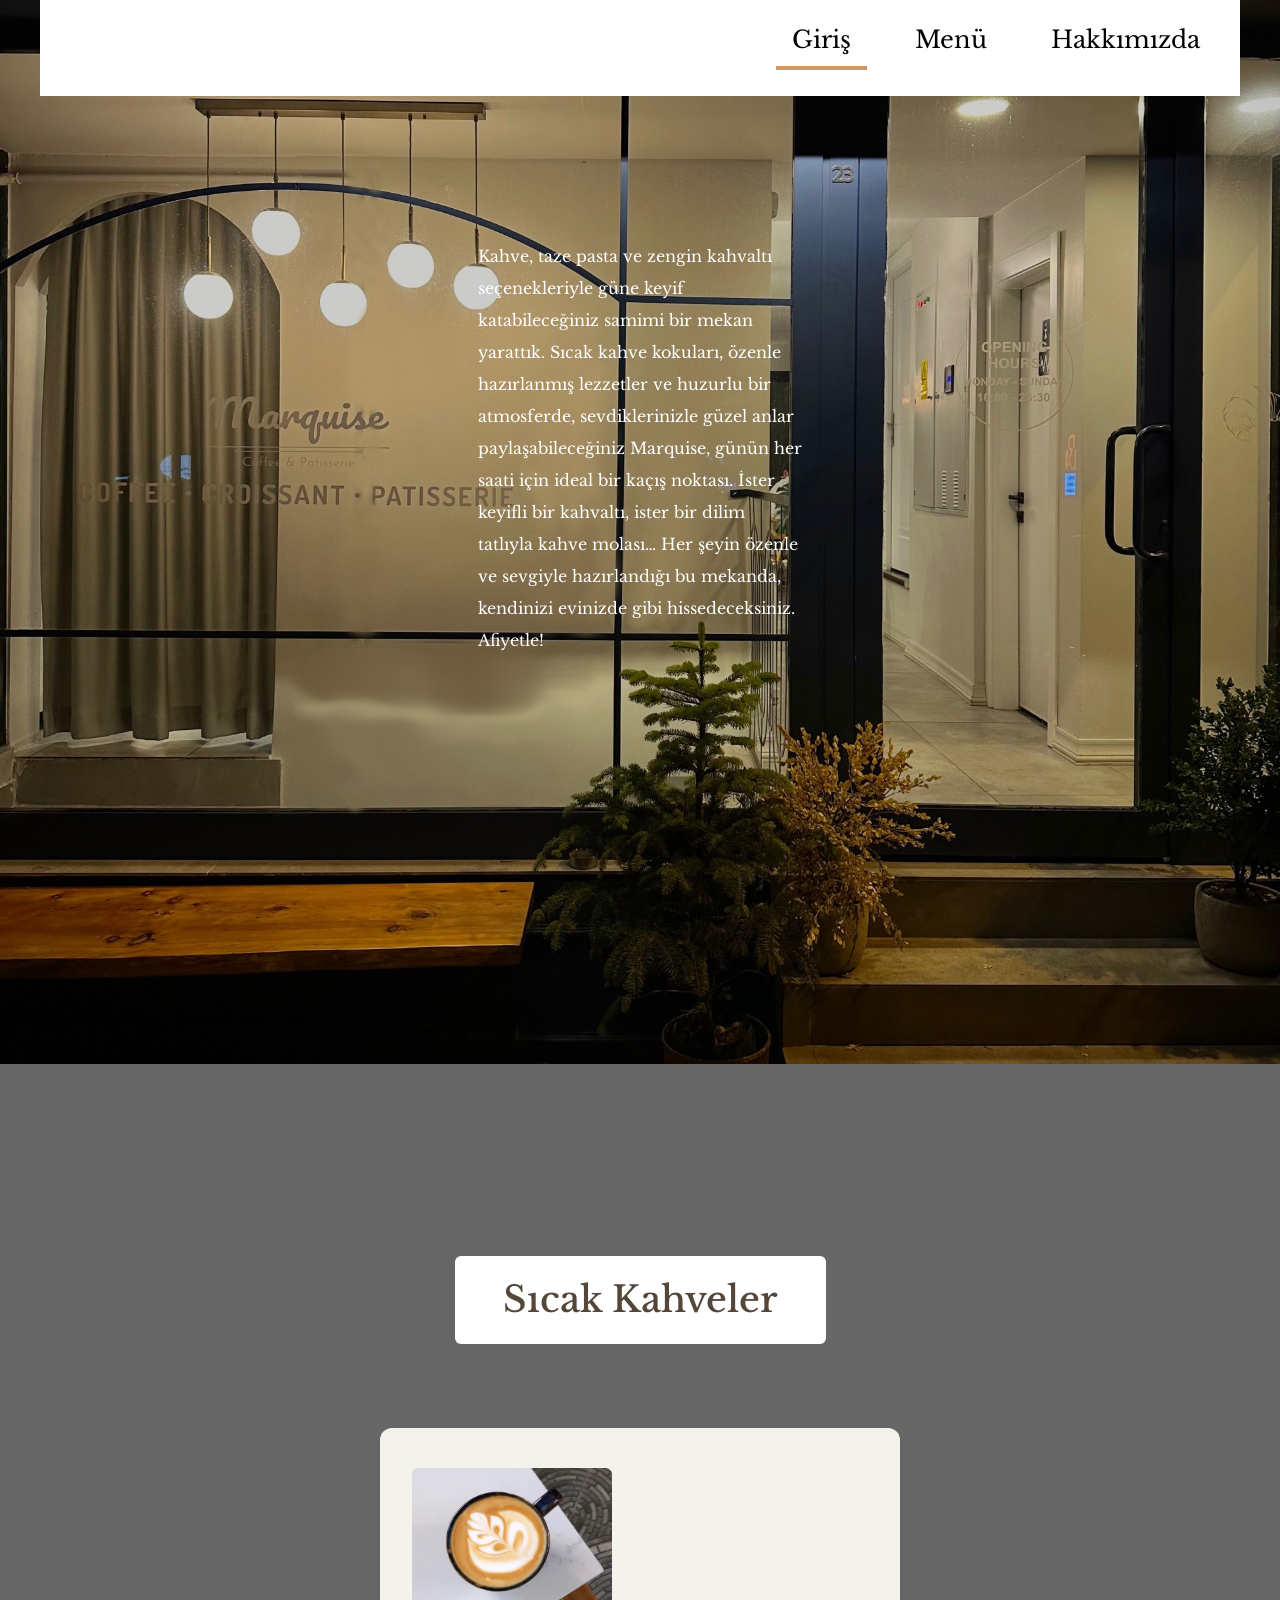
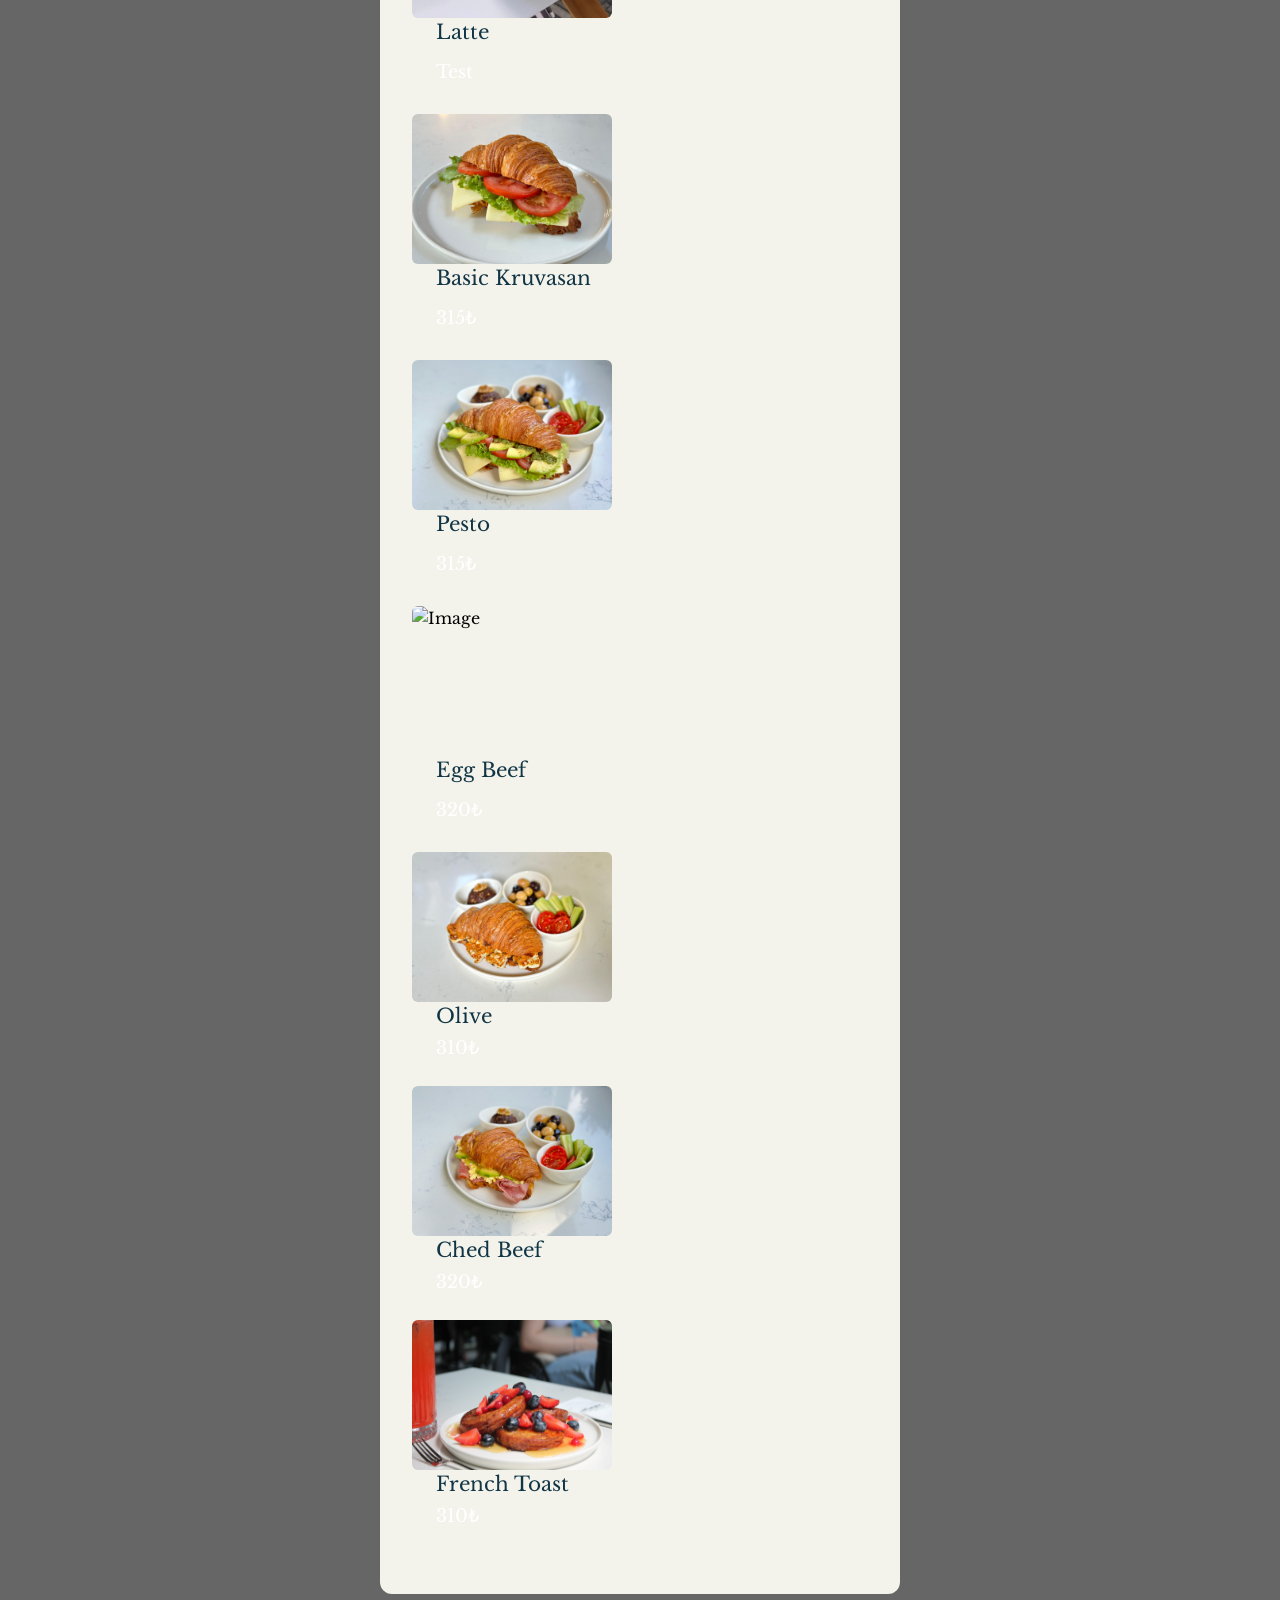
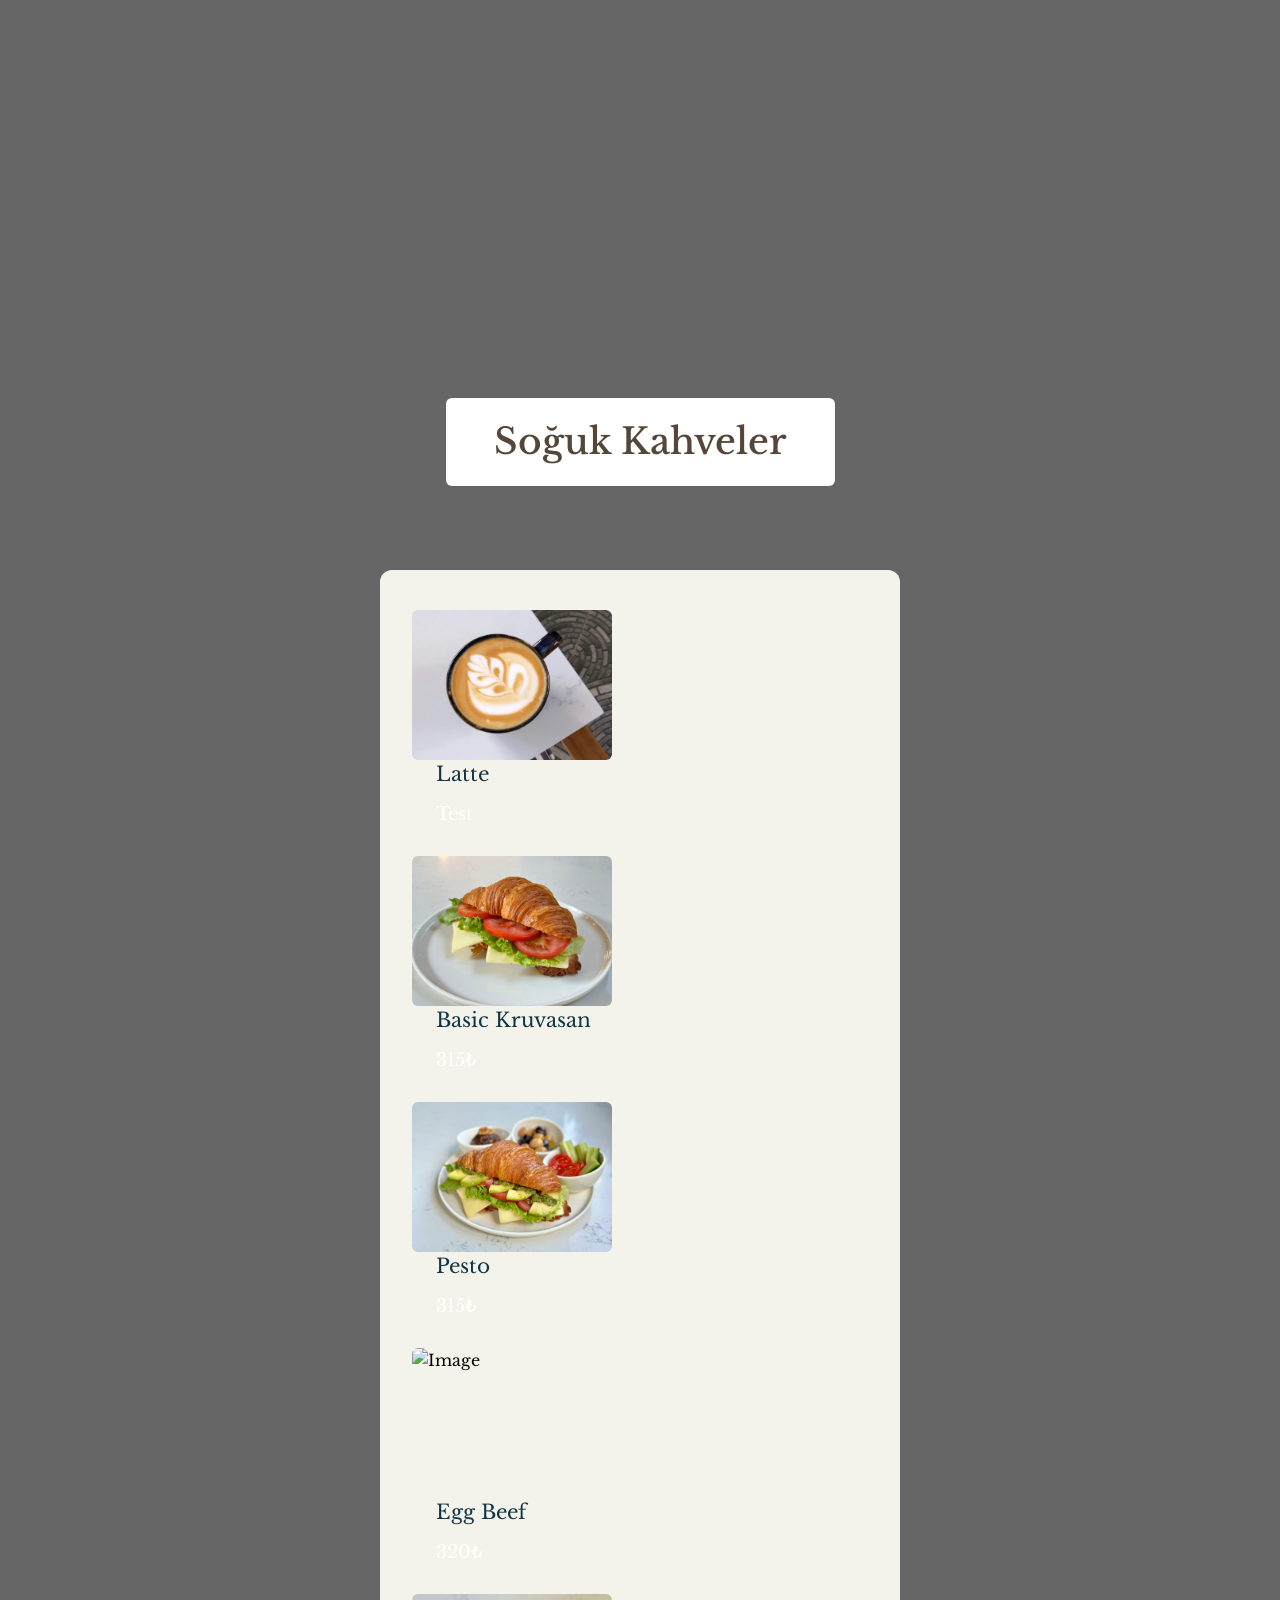
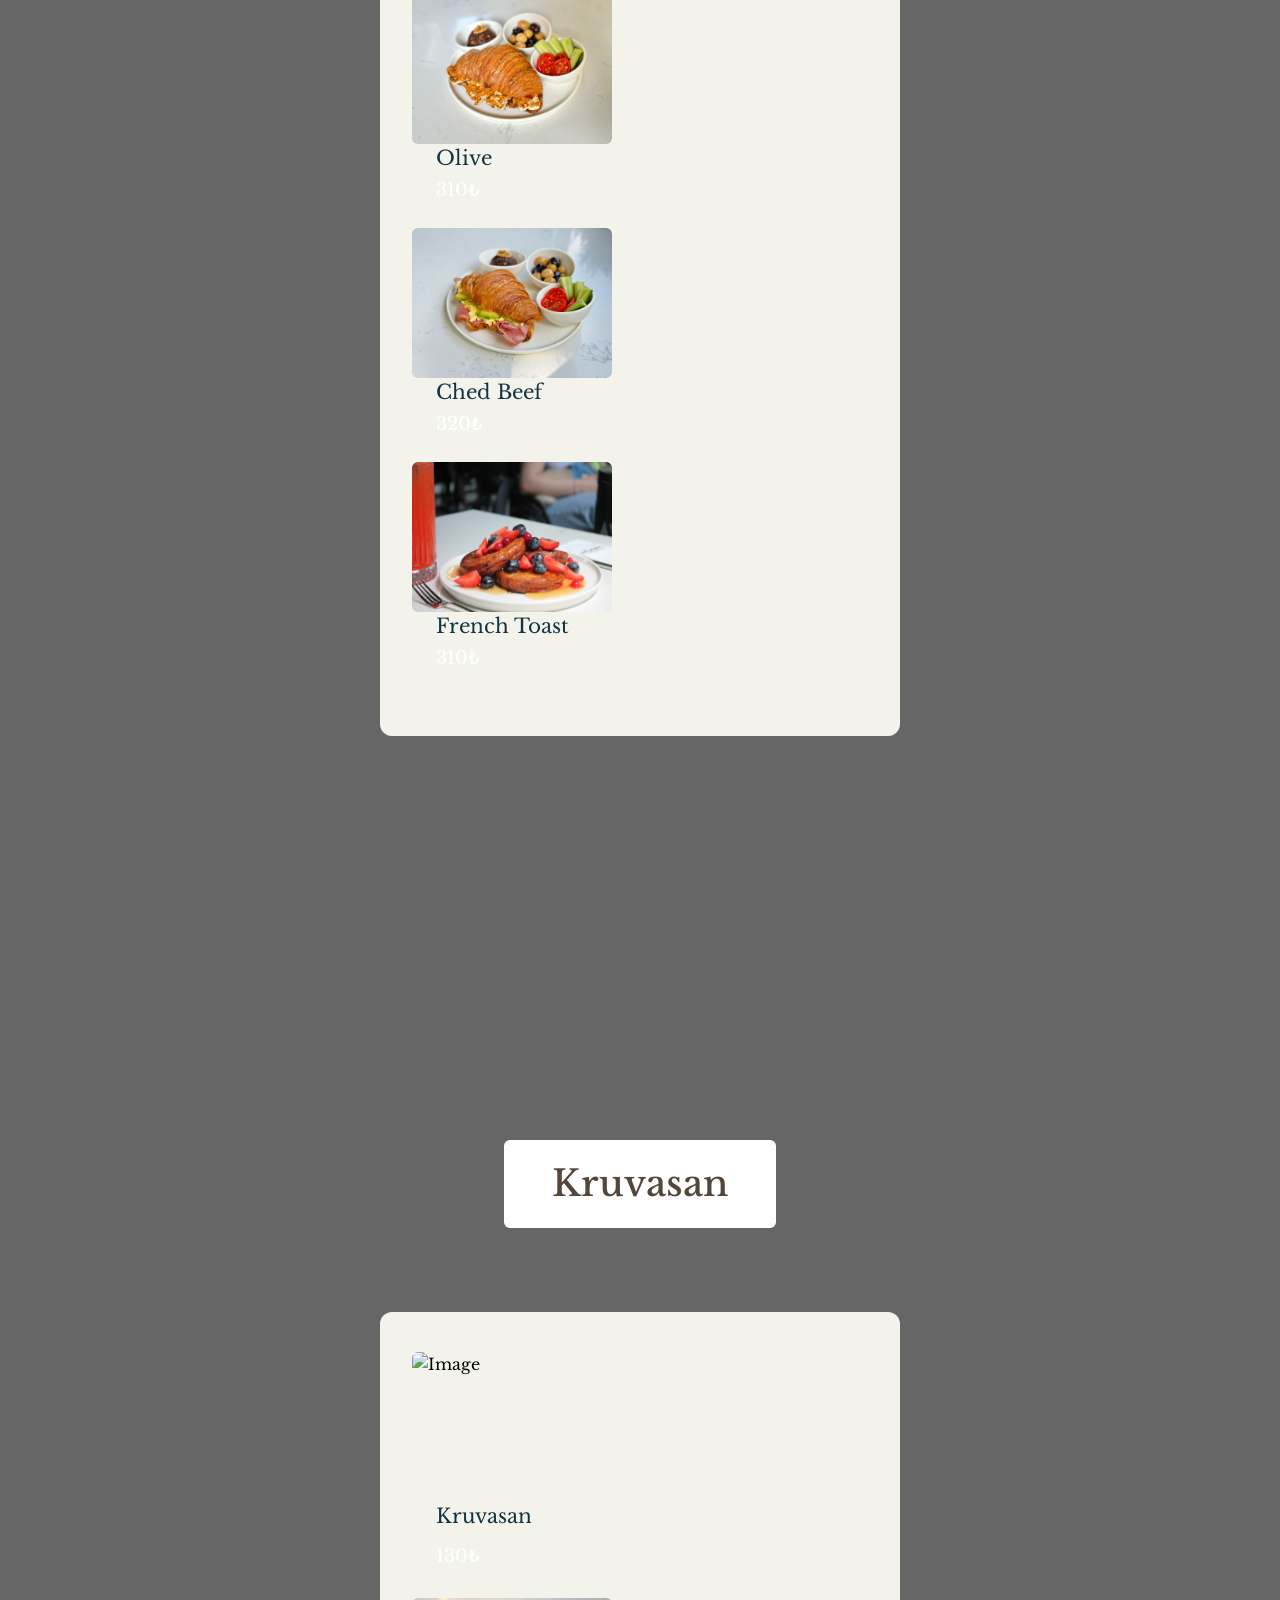
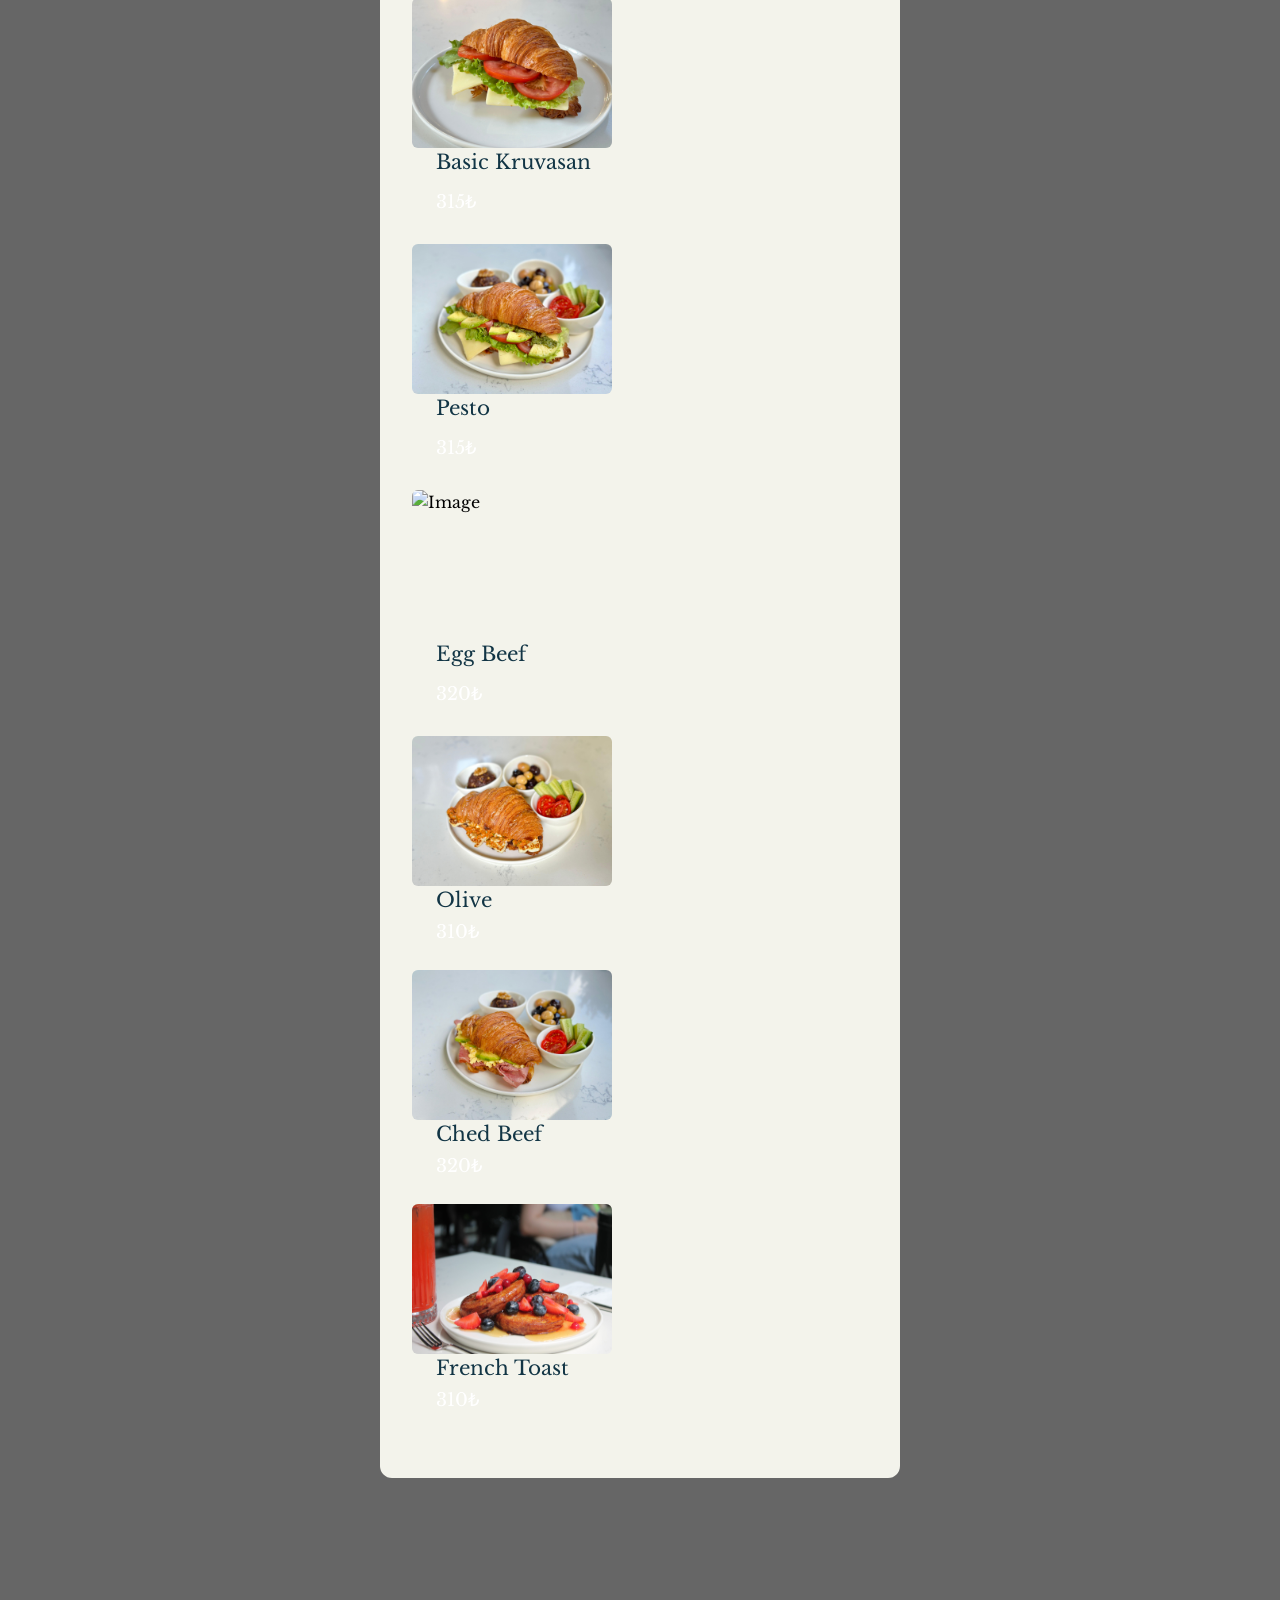
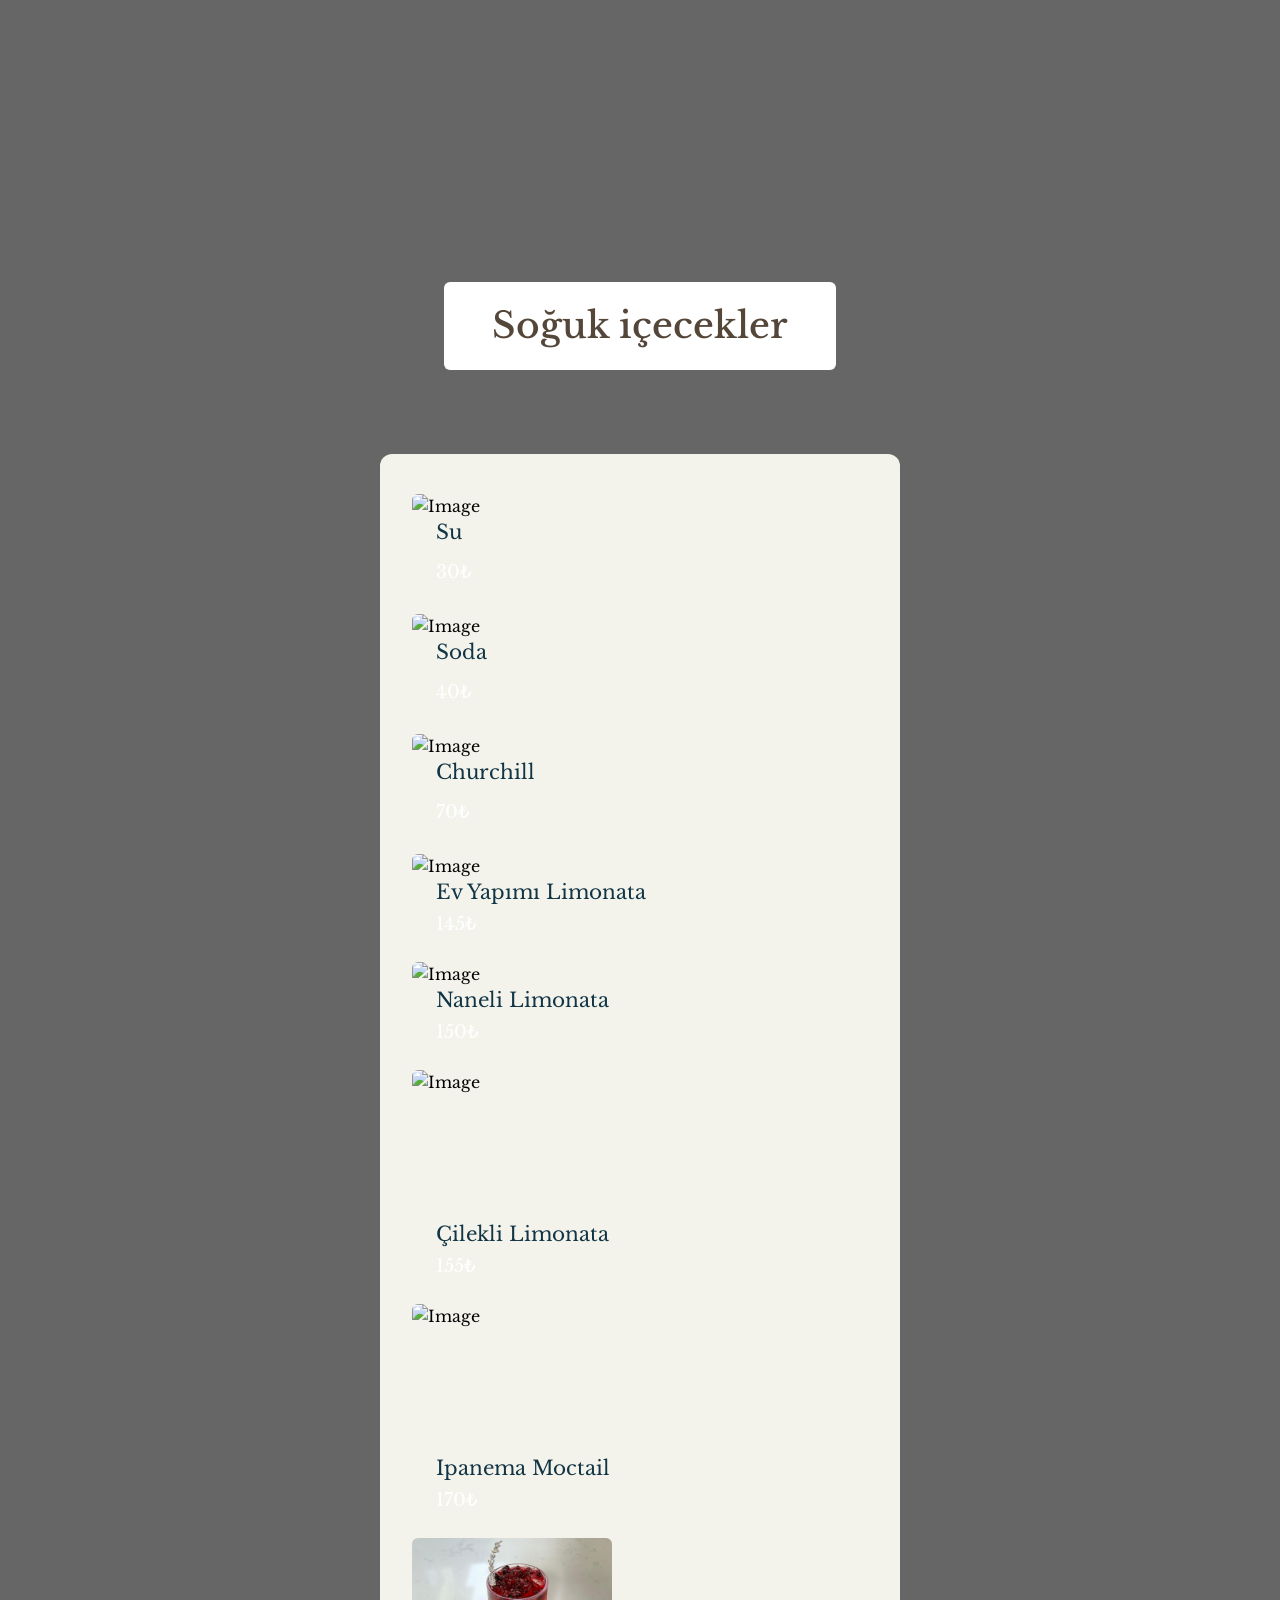
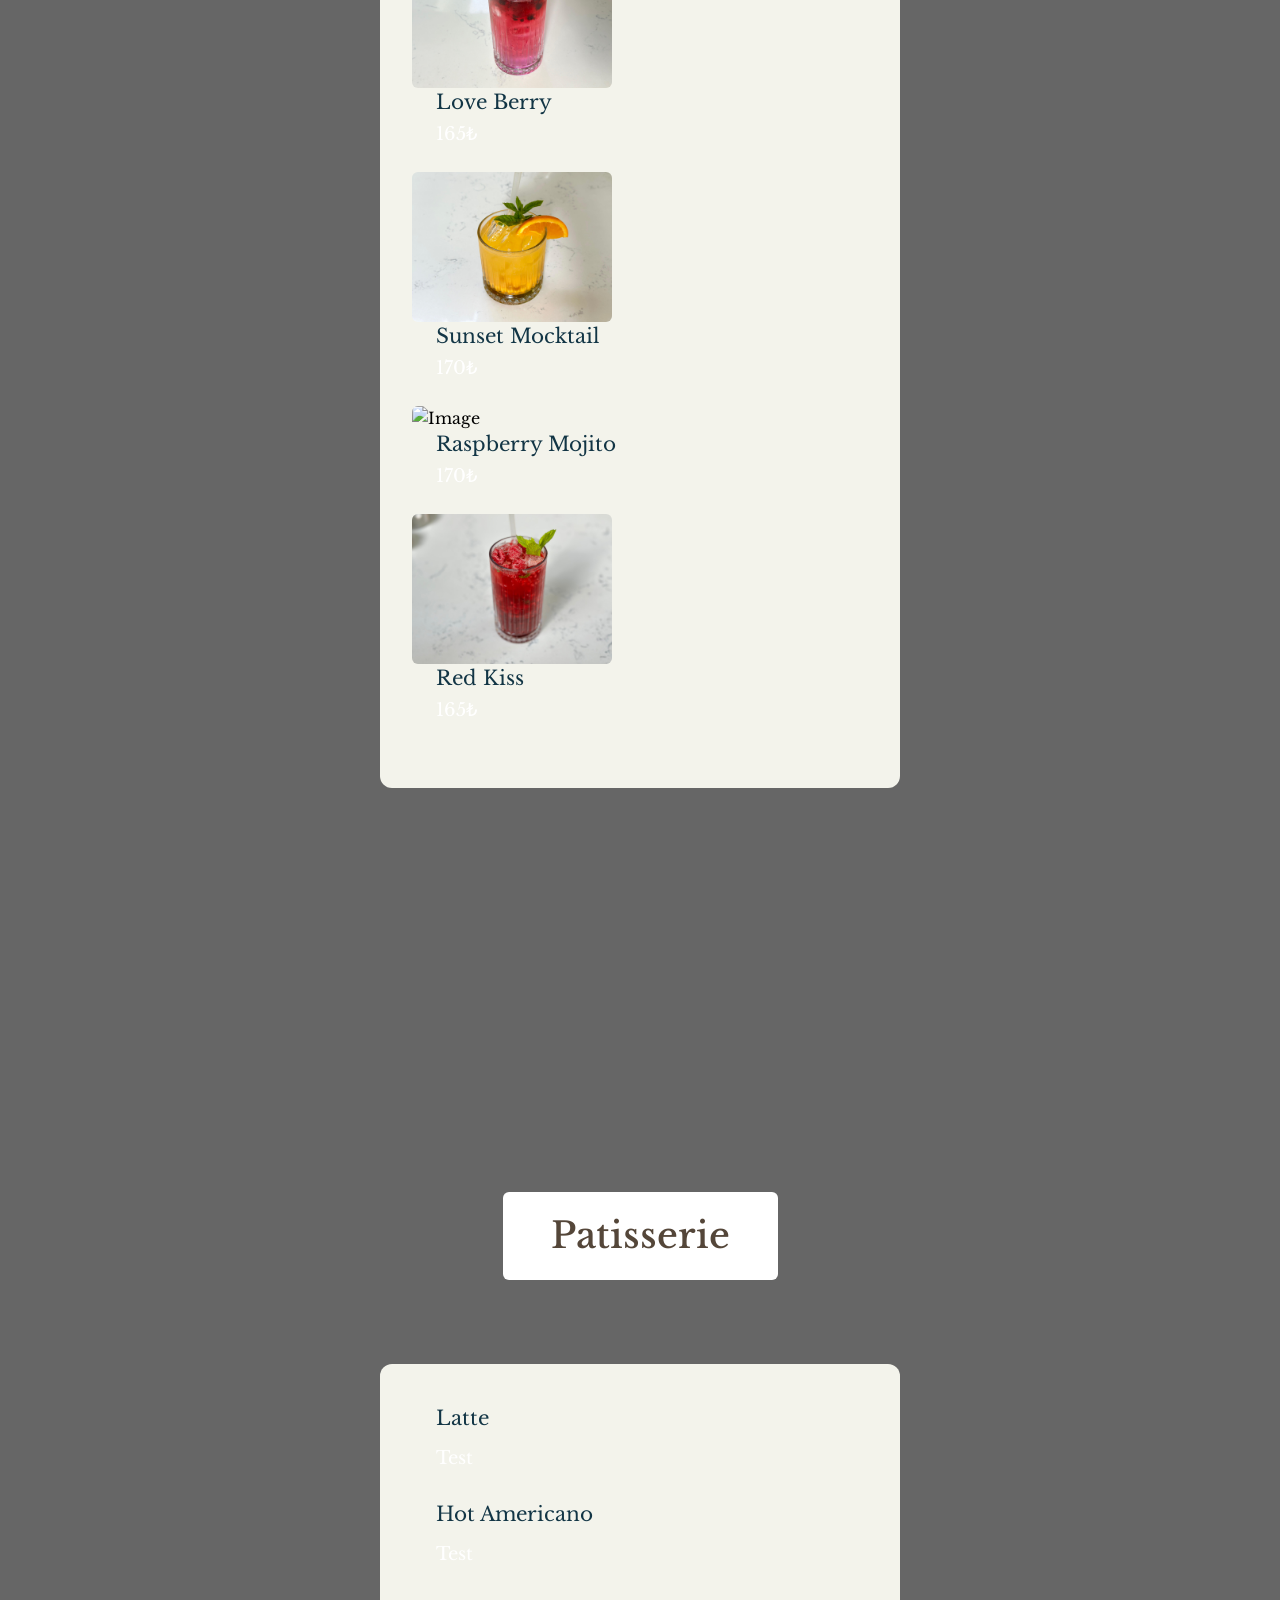
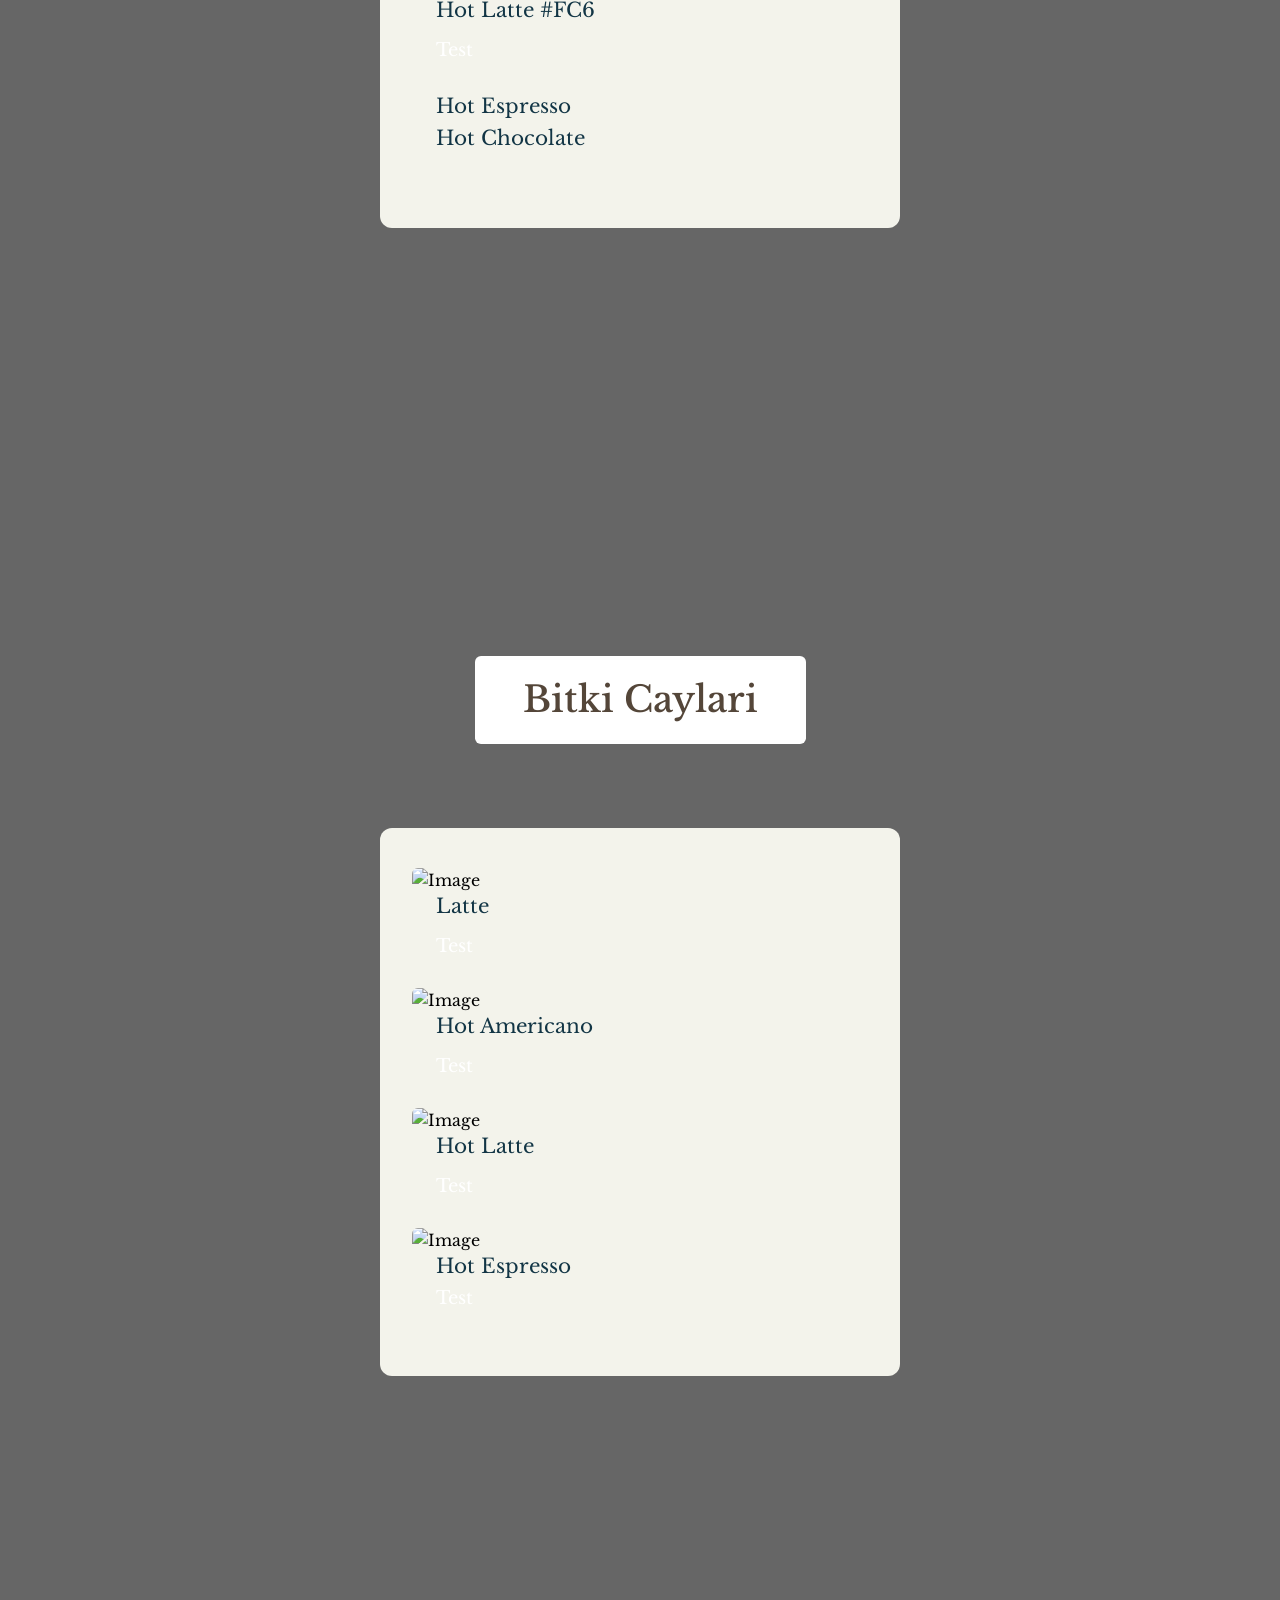
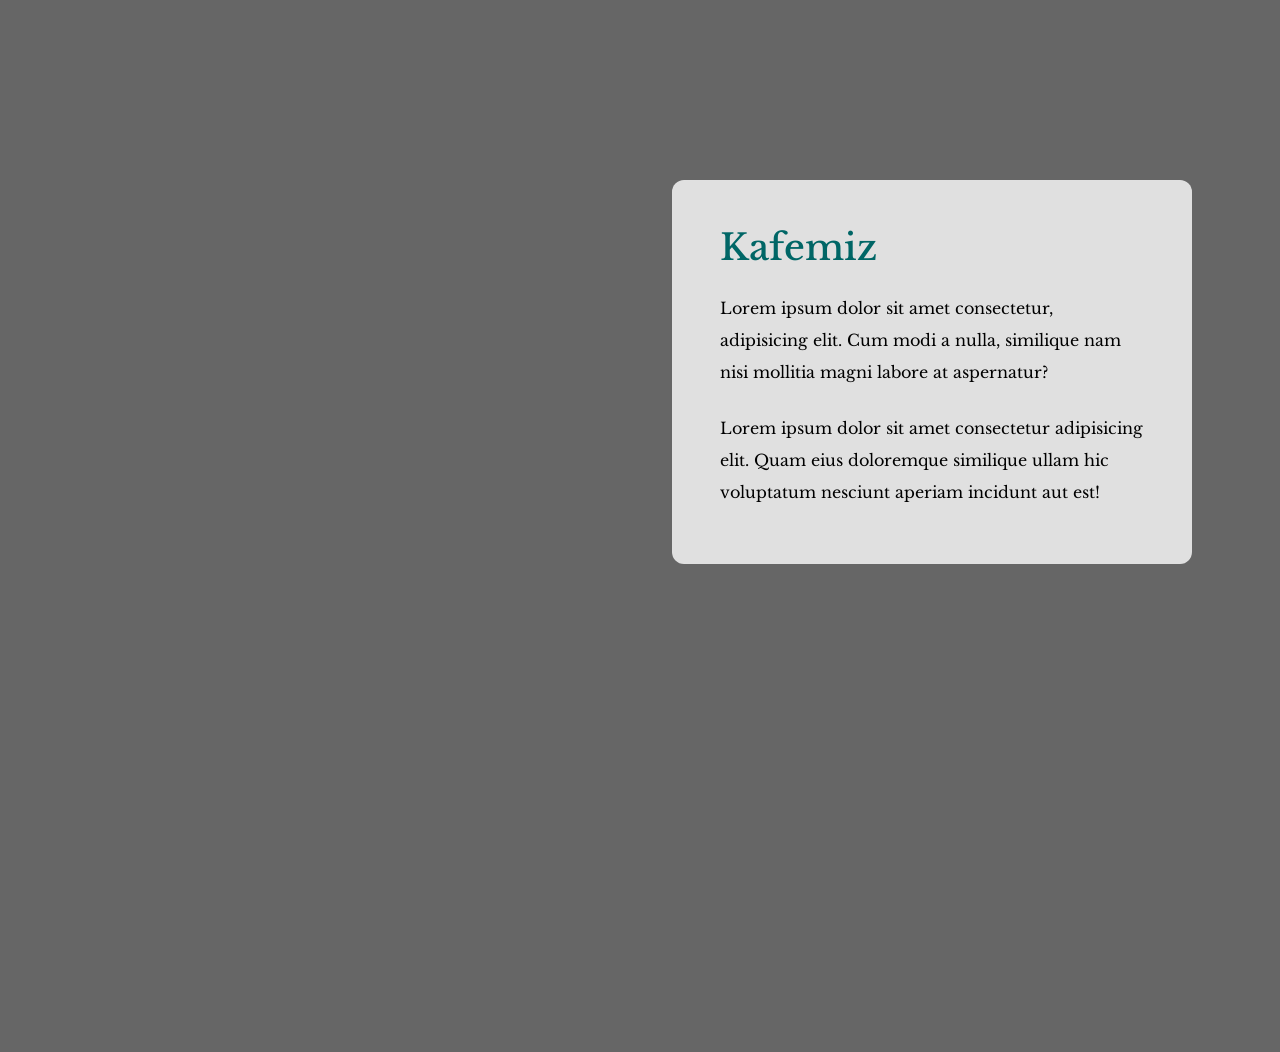
==== commit 0c31008b: "gayis edition" ====
--- a/index.html
+++ b/index.html
@@ -55,19 +55,83 @@
         </div>
     </div>
     <!-- Cafe Menu -->
-    <div id="menu" class="parallax-window" data-parallax="scroll" data-image-src="kahvebg.jpg">
-        <!--Kahveler-->
+    <div id="menu" class="parallax-window" data-parallax="scroll">
+        <!--Sıcak Kahveler-->
         <div id="menu-page1" class="parallax-window" data-parallax="scroll" data-image-src="img/sogukbg1.jpg">
             <div class="container mx-auto tm-container py-24 sm:py-48">
                 <div class="text-center mb-16">
                     <h2 class="bg-white tm-text-brown py-6 px-12 text-4xl font-medium inline-block rounded-md">
-                        Kahveler
+                        Sıcak Kahveler
                     </h2>
                 </div>
                 <div class="flex flex-col lg:flex-row justify-around items-center">
                     <div class="flex-1 m-5 rounded-xl px-4 py-6 sm:px-8 sm:py-10 menu-item tm-item-container">
                         <div class="flex items-start mb-6 tm-menu-item flex-col">
+                            <img src="img/flatwhite.jpg" alt="Image" class="rounded-md foto">
+                            <div class="ml-3 sm:ml-6">
+                                <h3 class="text-lg sm:text-xl mb-2 sm:mb-3 tm-text-yellow">Latte</h3>
+                                <div class="text-white text-md sm:text-lg font-light mb-1">Test</div>
+                            </div>
+                        </div>
+                        <div class="flex items-start mb-6 tm-menu-item flex-col">
                             <img src="img/kruvasan1.jpg" alt="Image" class="rounded-md foto">
+                            <div class="ml-3 sm:ml-6">
+                                <h3 class="text-lg sm:text-xl mb-2 sm:mb-3 tm-text-yellow">Basic Kruvasan</h3>
+                                <div class="text-white text-md sm:text-lg font-light mb-1">315₺</div>
+                            </div>
+                        </div>
+                        <div class="flex items-start mb-6 tm-menu-item flex-col">
+                            <img src="img/kruvasan2.jpg" alt="Image" class="rounded-md foto">
+                            <div class="ml-3 sm:ml-6">
+                                <h3 class="text-lg sm:text-xl mb-2 sm:mb-3 tm-text-yellow">Pesto</h3>
+                                <div class="text-white text-md sm:text-lg font-light mb-1">315₺</div>
+                            </div>
+                        </div>
+                        <div class="flex items-start mb-6 tm-menu-item flex-col">
+                            <img src="img/menu-item-3.jpg" alt="Image" class="rounded-md foto">
+                            <div class="ml-3 sm:ml-6">
+                                <h3 class="text-lg sm:text-xl mb-2 sm:mb-3 tm-text-yellow">Egg Beef</h3>
+                                <div class="text-white text-md sm:text-lg font-light mb-1">320₺</div>
+                            </div>
+                        </div>
+                        <div class="flex items-start mb-6 tm-menu-item flex-col">
+                            <img src="img/kruvasan4.jpg" alt="Image" class="rounded-md foto">
+                            <div class="ml-3 sm:ml-6">
+                                <h3 class="text-lg sm:text-xl tm-text-yellow mb-1">Olive</h3>
+                                <div class="text-white text-md sm:text-lg font-light">310₺</div>
+                            </div>
+                        </div>
+                        <div class="flex items-start mb-6 tm-menu-item flex-col">
+                            <img src="img/kruvasan3.jpg" alt="Image" class="rounded-md foto">
+                            <div class="ml-3 sm:ml-6">
+                                <h3 class="text-lg sm:text-xl tm-text-yellow mb-1">Ched Beef</h3>
+                                <div class="text-white text-md sm:text-lg font-light">320₺</div>
+                            </div>
+                        </div>
+                        <div class="flex items-start mb-6 tm-menu-item flex-col">
+                            <img src="img/frenchtoast.jpg" alt="Image" class="rounded-md foto">
+                            <div class="ml-3 sm:ml-6">
+                                <h3 class="text-lg sm:text-xl tm-text-yellow mb-1">French Toast</h3>
+                                <div class="text-white text-md sm:text-lg font-light">310₺</div>
+                            </div>
+                        </div>
+                    </div>
+
+                </div>
+            </div>
+        </div>
+        <!--Soğuk Kahveler-->
+        <div id="menu-page8" class="parallax-window" data-parallax="scroll" data-image-src="img/kahvebg.jpg">
+            <div class="container mx-auto tm-container py-24 sm:py-48">
+                <div class="text-center mb-16">
+                    <h2 class="bg-white tm-text-brown py-6 px-12 text-4xl font-medium inline-block rounded-md">
+                        Soğuk Kahveler
+                    </h2>
+                </div>
+                <div class="flex flex-col lg:flex-row justify-around items-center">
+                    <div class="flex-1 m-5 rounded-xl px-4 py-6 sm:px-8 sm:py-10 menu-item tm-item-container">
+                        <div class="flex items-start mb-6 tm-menu-item flex-col">
+                            <img src="img/flatwhite.jpg" alt="Image" class="rounded-md foto">
                             <div class="ml-3 sm:ml-6">
                                 <h3 class="text-lg sm:text-xl mb-2 sm:mb-3 tm-text-yellow">Latte</h3>
                                 <div class="text-white text-md sm:text-lg font-light mb-1">Test</div>
@@ -185,7 +249,7 @@
             </div>
         </div>
         <!--Soğuk içecek-->
-        <div id="menu-page3" class="parallax-window" data-parallax="scroll" data-image-src="img/foto3.jpg">
+        <div id="menu-page3" class="parallax-window" data-parallax="scroll" data-image-src="img/sogukbg.jpg">
             <div class="container mx-auto tm-container py-24 sm:py-48">
                 <div class="text-center mb-16">
                     <h2 class="bg-white tm-text-brown py-6 px-12 text-4xl font-medium inline-block rounded-md">
@@ -287,28 +351,28 @@
                 <div class="flex flex-col lg:flex-row justify-around items-center ">
                     <div class="flex-1 m-5 rounded-xl px-4 py-6 sm:px-8 sm:py-10 menu-item tm-item-container">
                         <div class="flex items-start mb-6 tm-menu-item flex-col ">
-                            <img src="img/menu-item-1.jpg" alt="Image" class="rounded-md foto">
+                            <!-- <img src="img/menu-item-1.jpg" alt="Image" class="rounded-md foto"> -->
                             <div class="ml-3 sm:ml-6">
                                 <h3 class="text-lg sm:text-xl mb-2 sm:mb-3 tm-text-yellow">Latte</h3>
                                 <div class="text-white text-md sm:text-lg font-light mb-1">Test</div>
                             </div>
                         </div>
                         <div class="flex items-start mb-6 tm-menu-item flex-col ">
-                            <img src="img/menu-item-2.jpg" alt="Image" class="rounded-md">
+                            <!-- <img src="img/menu-item-2.jpg" alt="Image" class="rounded-md"> -->
                             <div class="ml-3 sm:ml-6">
                                 <h3 class="text-lg sm:text-xl mb-2 sm:mb-3 tm-text-yellow">Hot Americano</h3>
                                 <div class="text-white text-md sm:text-lg font-light mb-1">Test</div>
                             </div>
                         </div>
                         <div class="flex items-start mb-6 tm-menu-item flex-col ">
-                            <img src="img/menu-item-3.jpg" alt="Image" class="rounded-md">
+                            <!-- <img src="img/menu-item-3.jpg" alt="Image" class="rounded-md"> -->
                             <div class="ml-3 sm:ml-6">
                                 <h3 class="text-lg sm:text-xl mb-2 sm:mb-3 tm-text-yellow">Hot Latte #FC6</h3>
                                 <div class="text-white text-md sm:text-lg font-light mb-1">Test</div>
                             </div>
                         </div>
                         <div class="flex items-start mb-6 tm-menu-item flex-col ">
-                            <img src="img/menu-item-4.jpg" alt="Image" class="rounded-md">
+                            <!-- <img src="img/menu-item-4.jpg" alt="Image" class="rounded-md"> -->
                             <div class="ml-3 sm:ml-6">
                                 <h3 class="text-lg sm:text-xl tm-text-yellow mb-1">Hot Espresso</h3>
                                 <h3 class="text-lg sm:text-xl mb-2 sm:mb-3 tm-text-yellow">Hot Chocolate</h3>
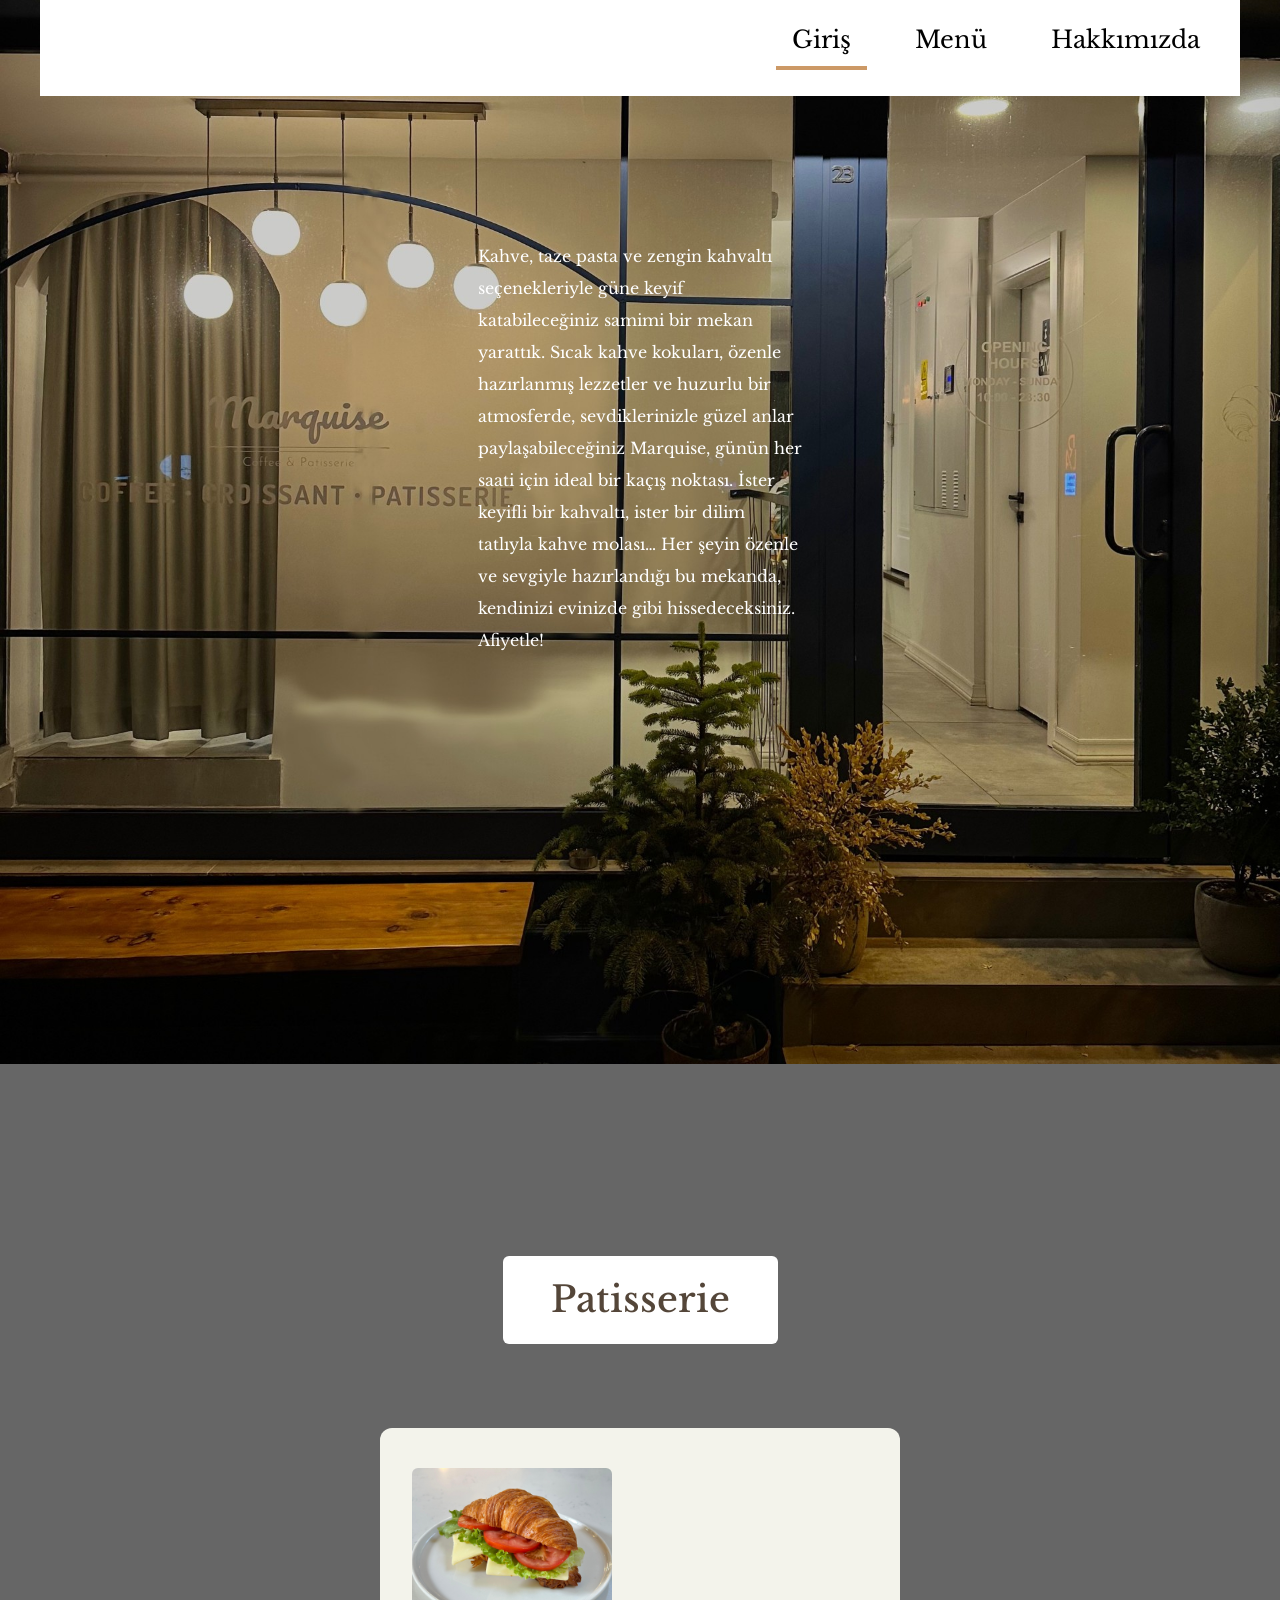
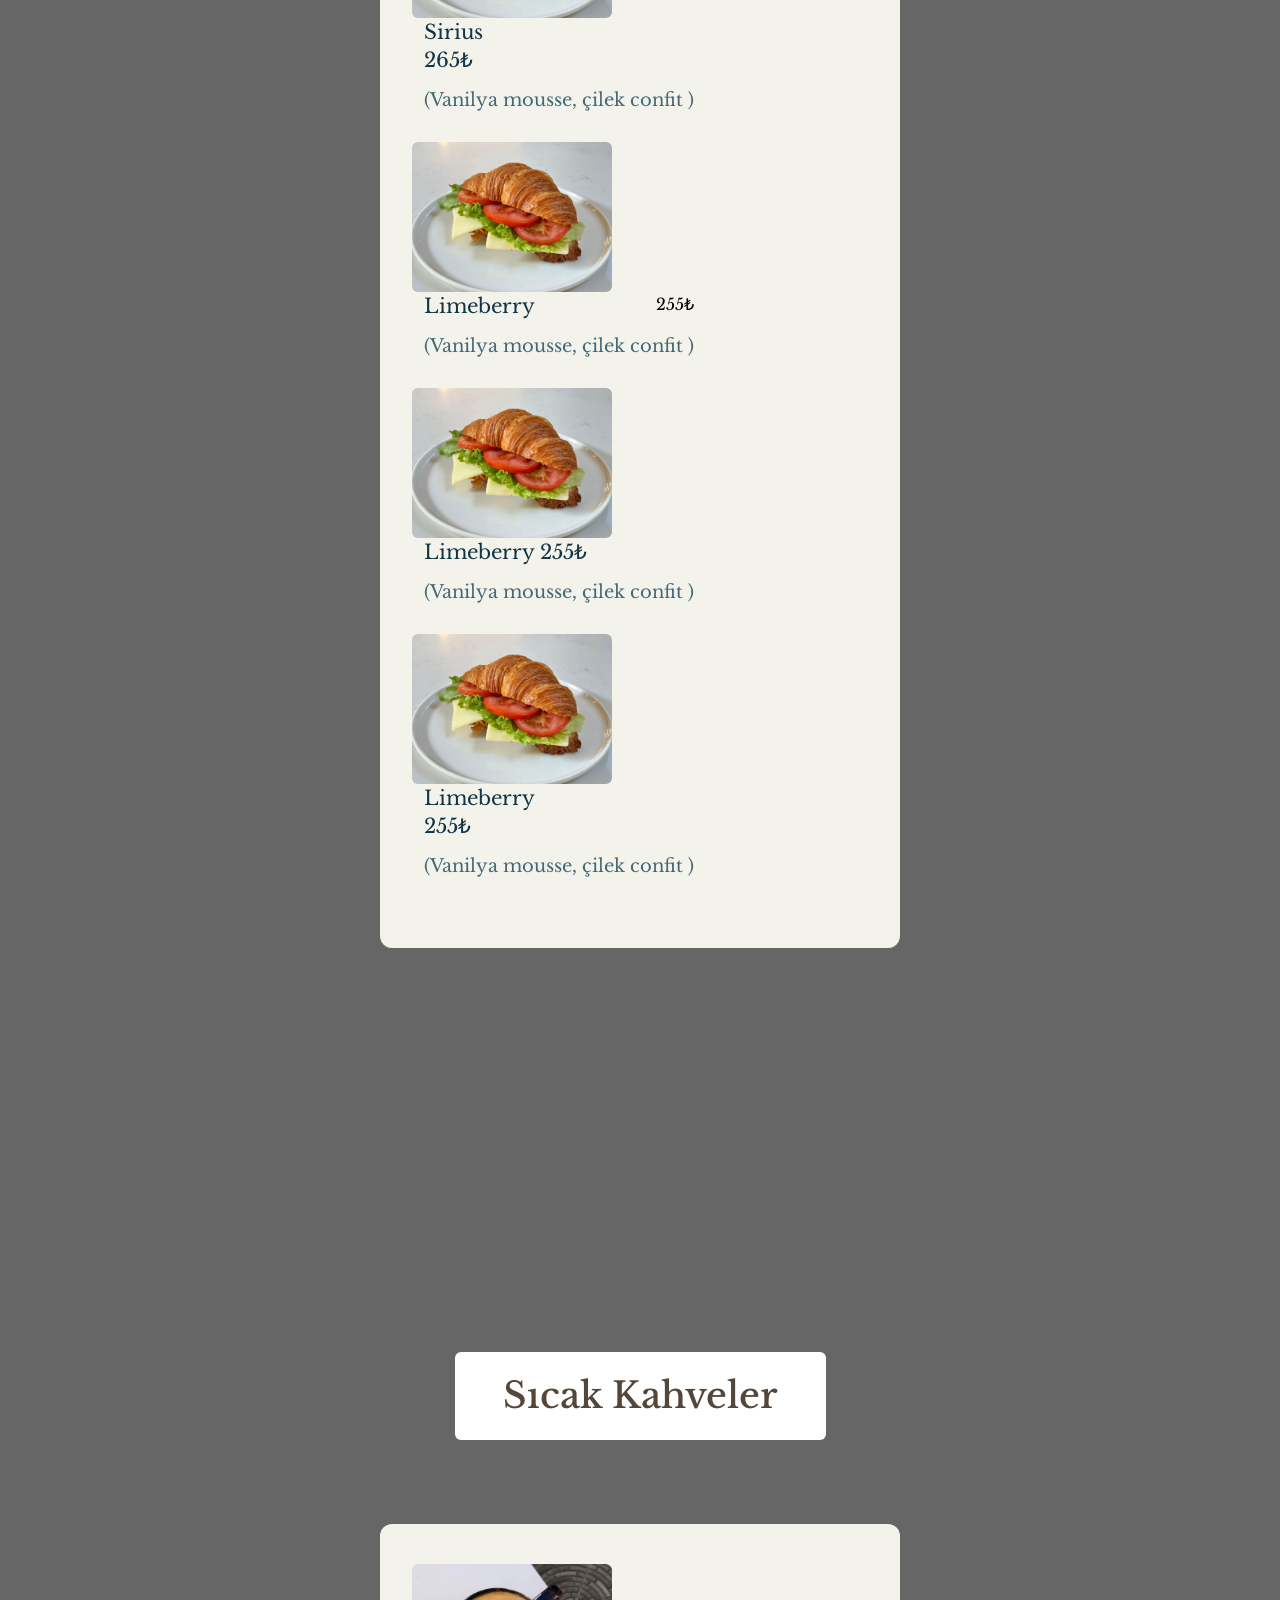
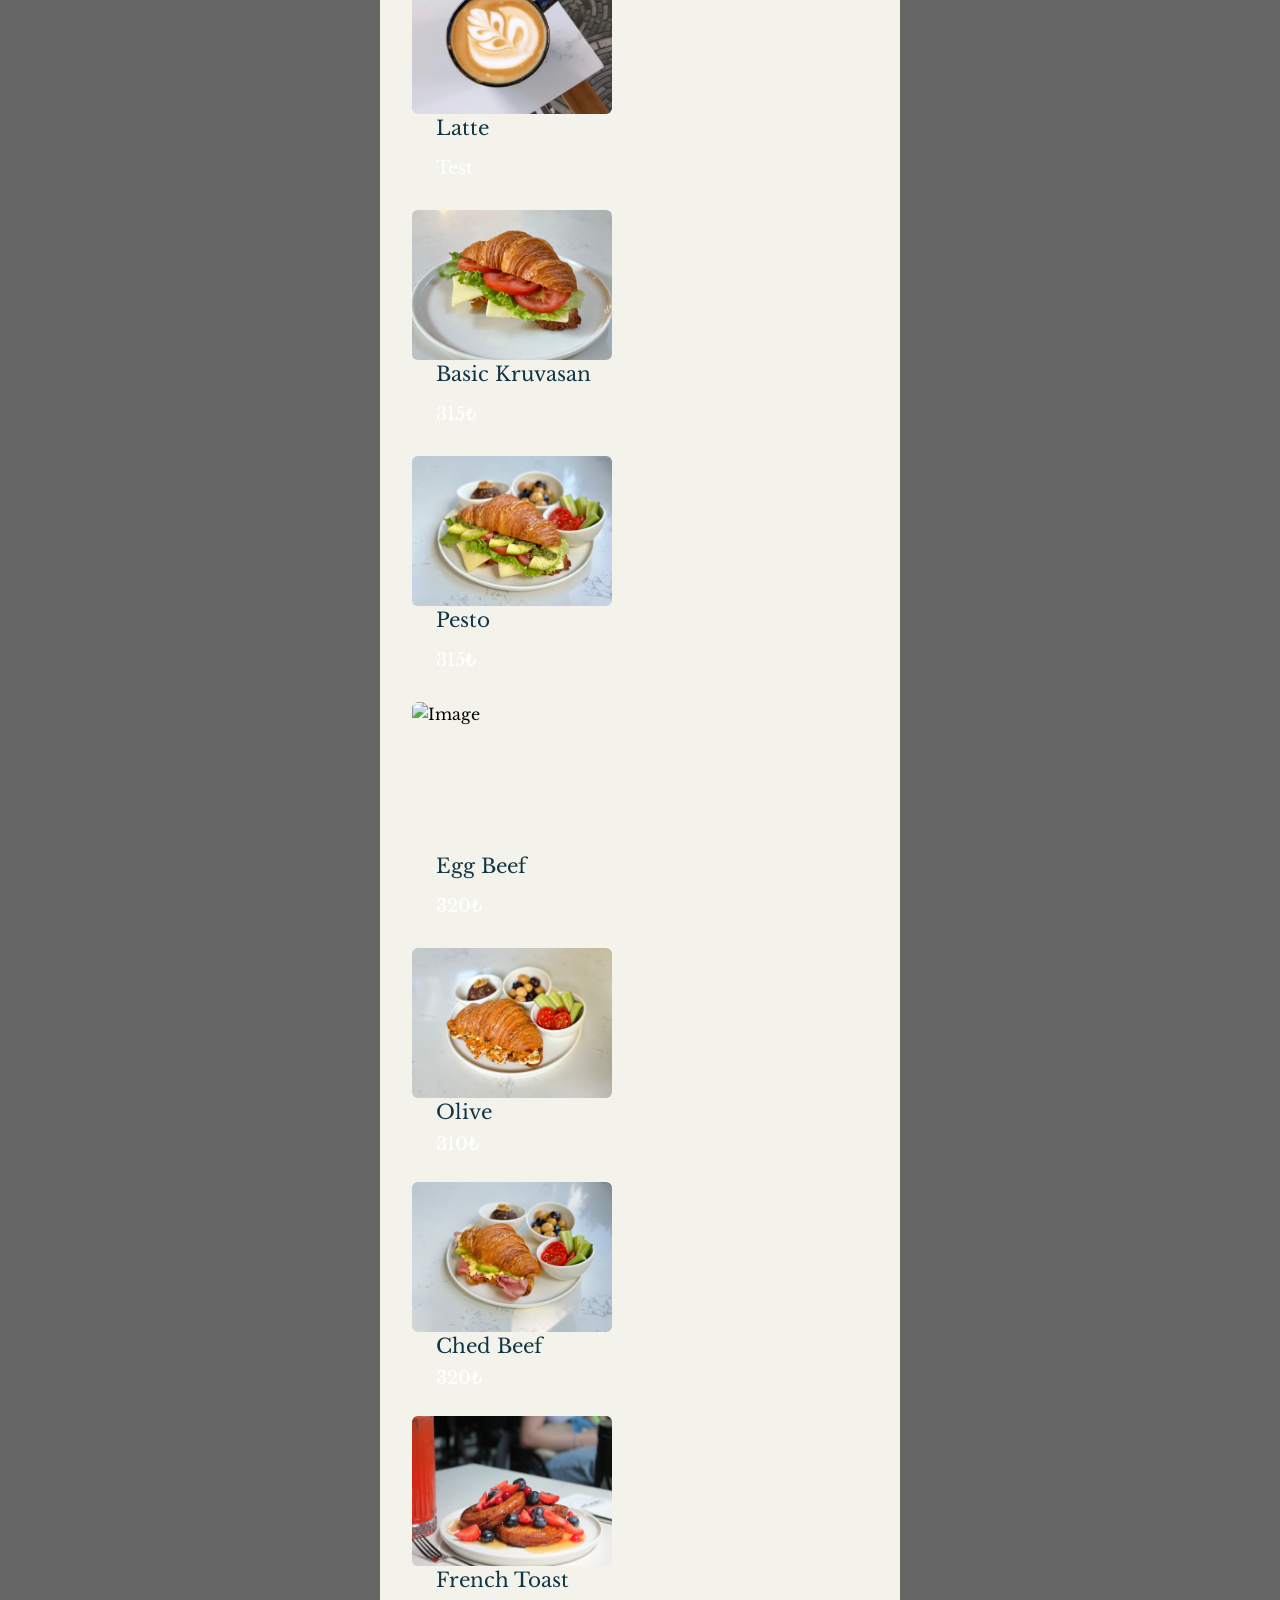
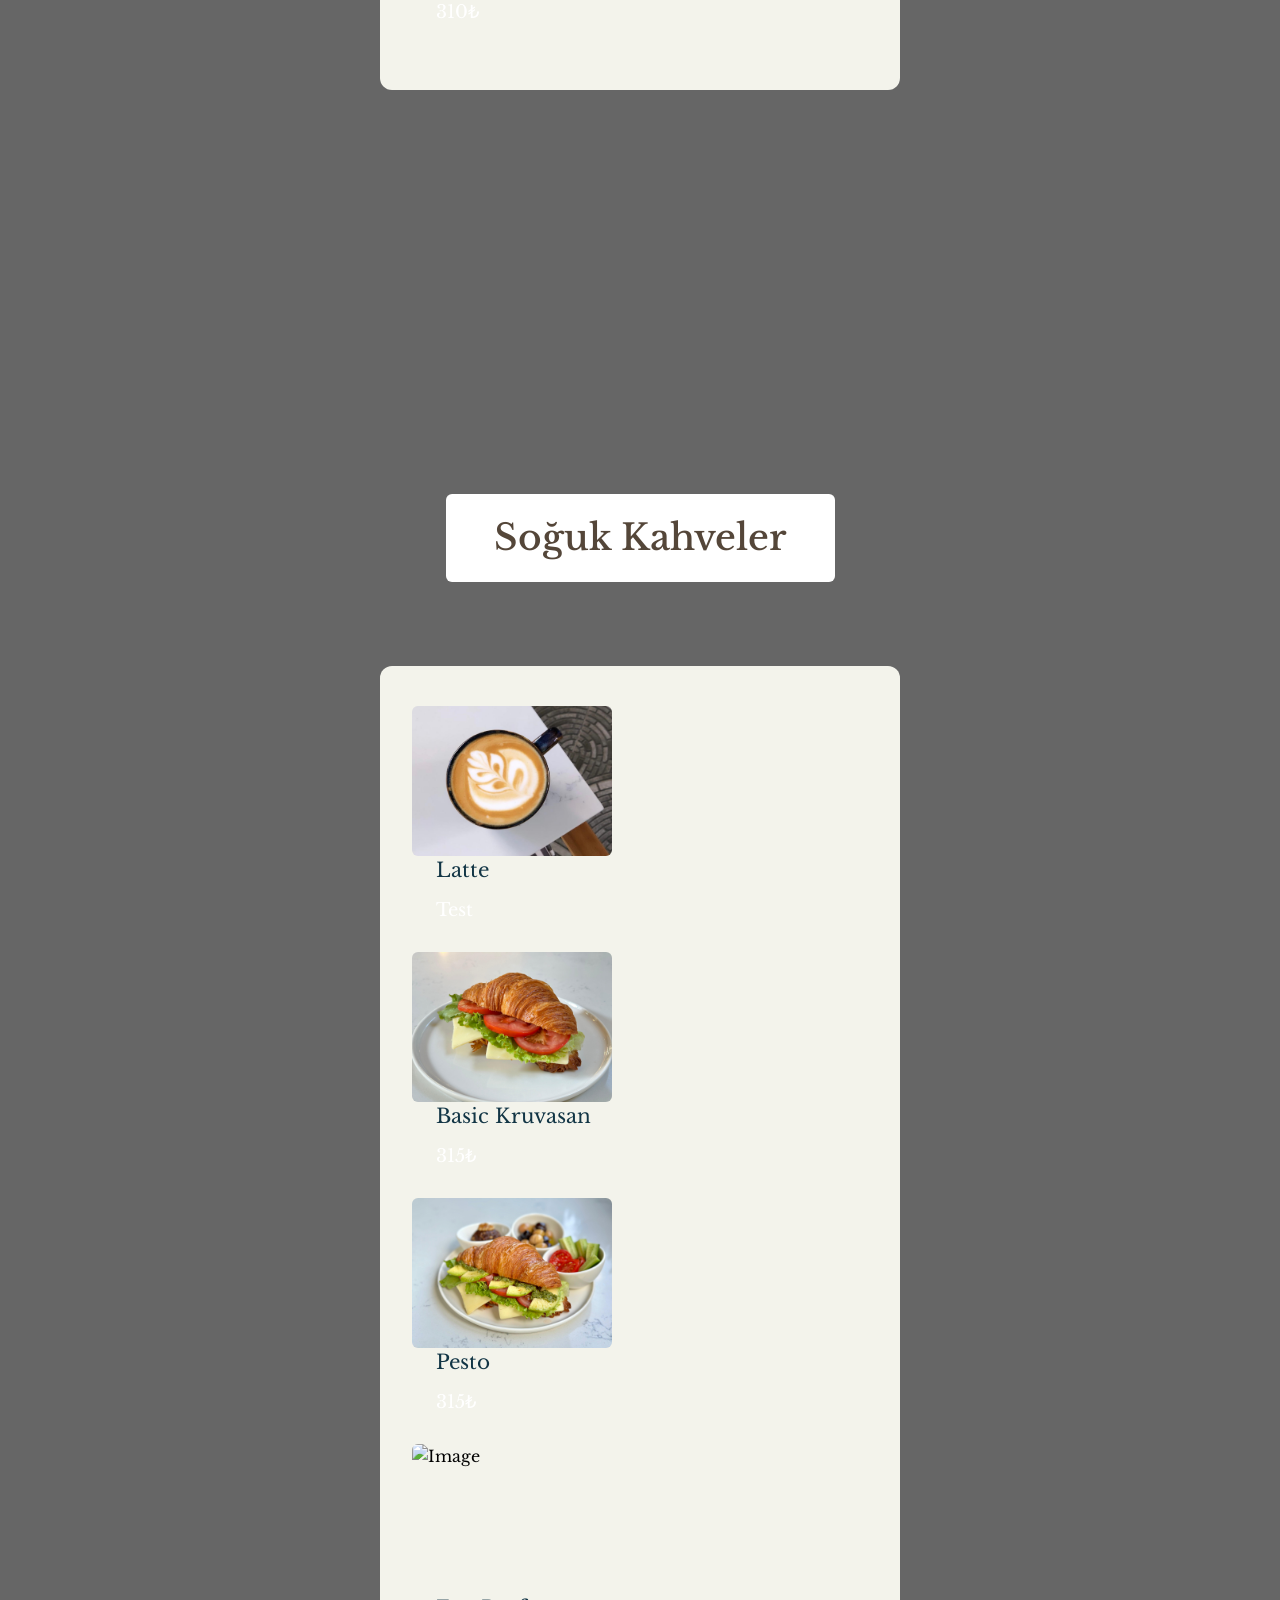
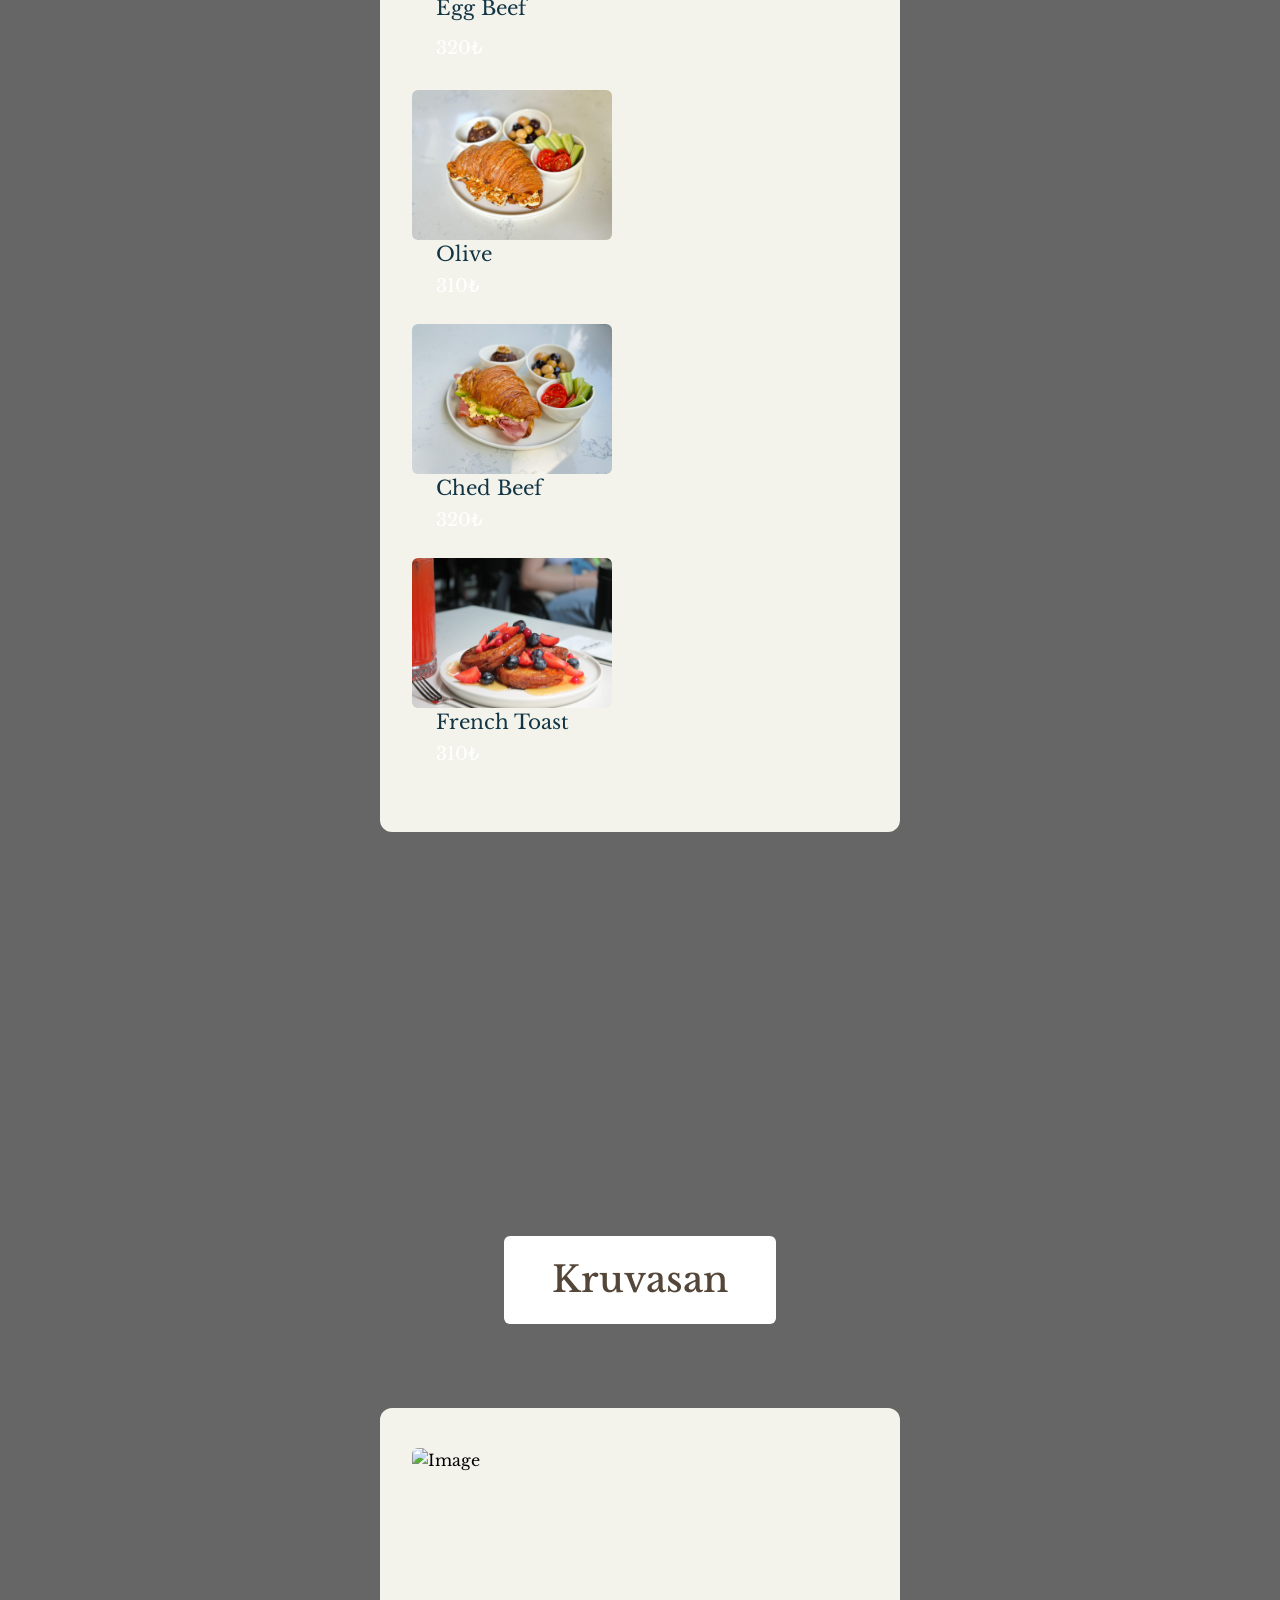
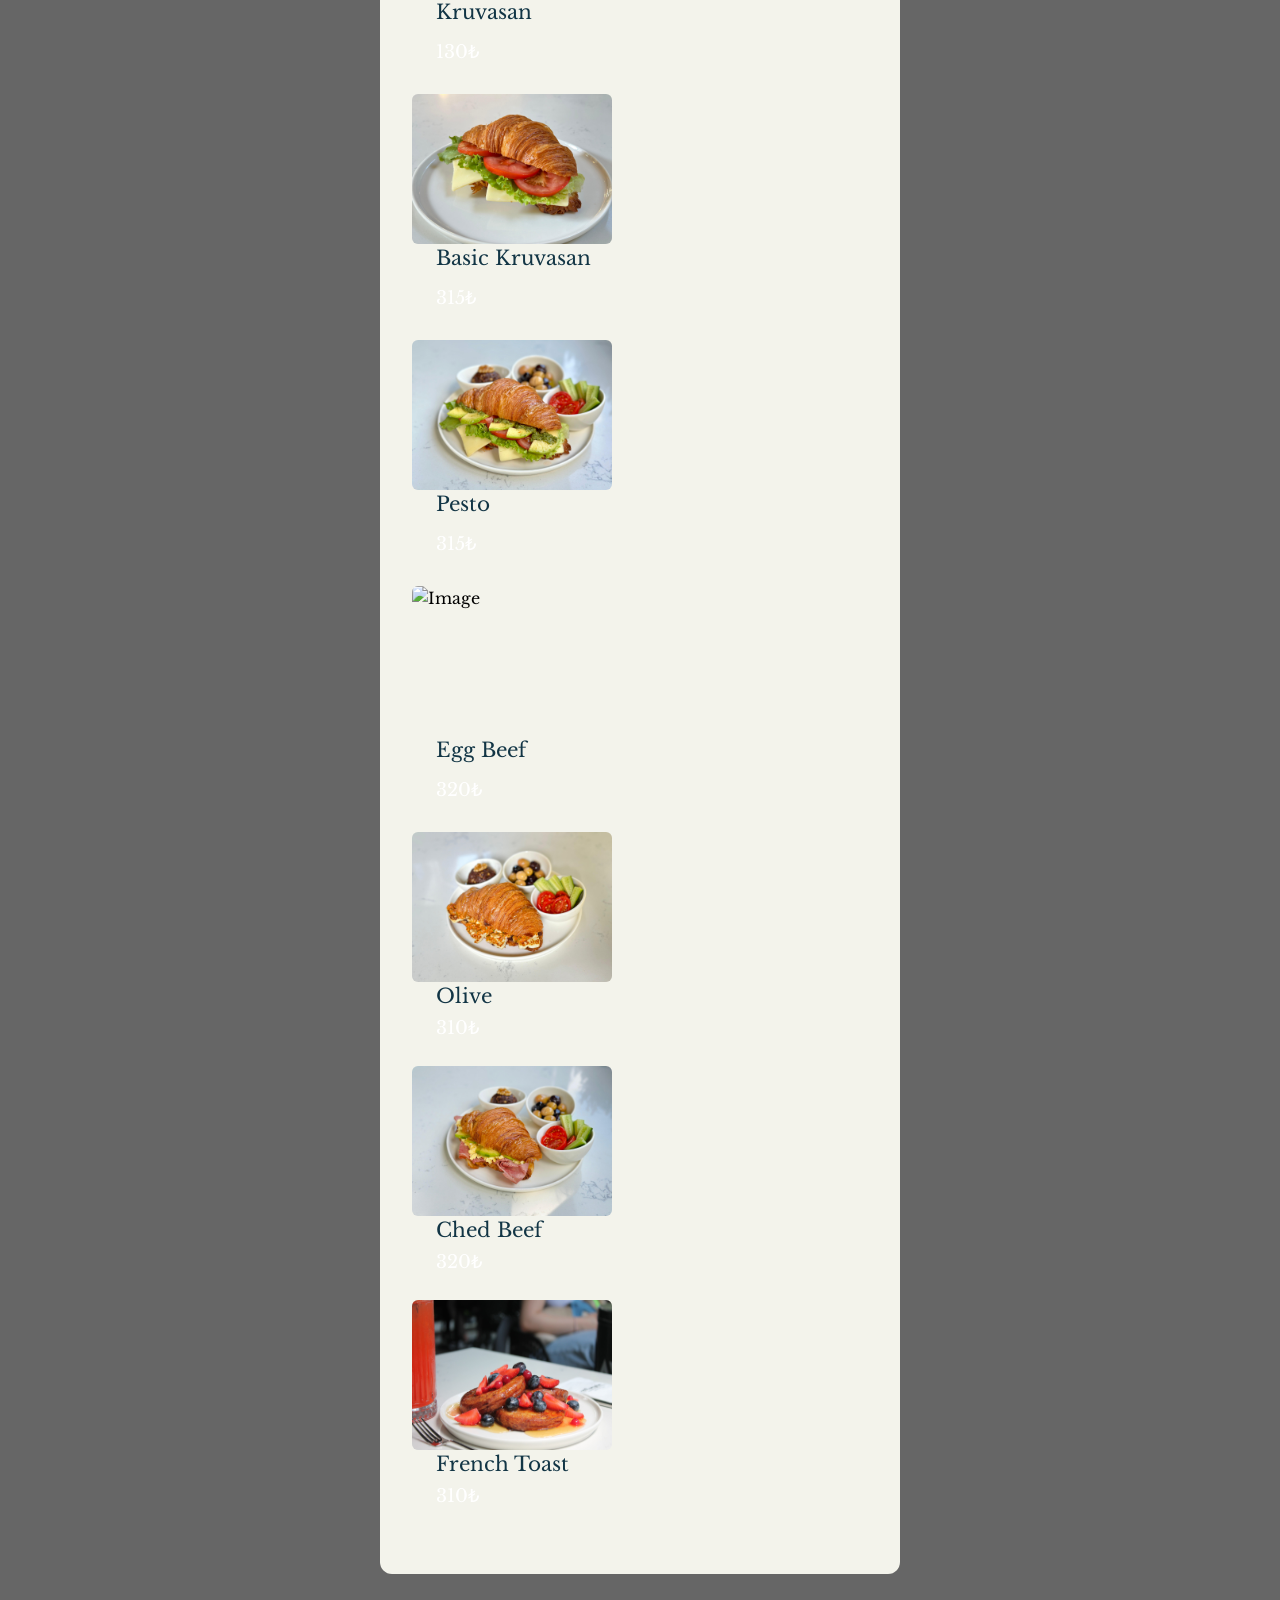
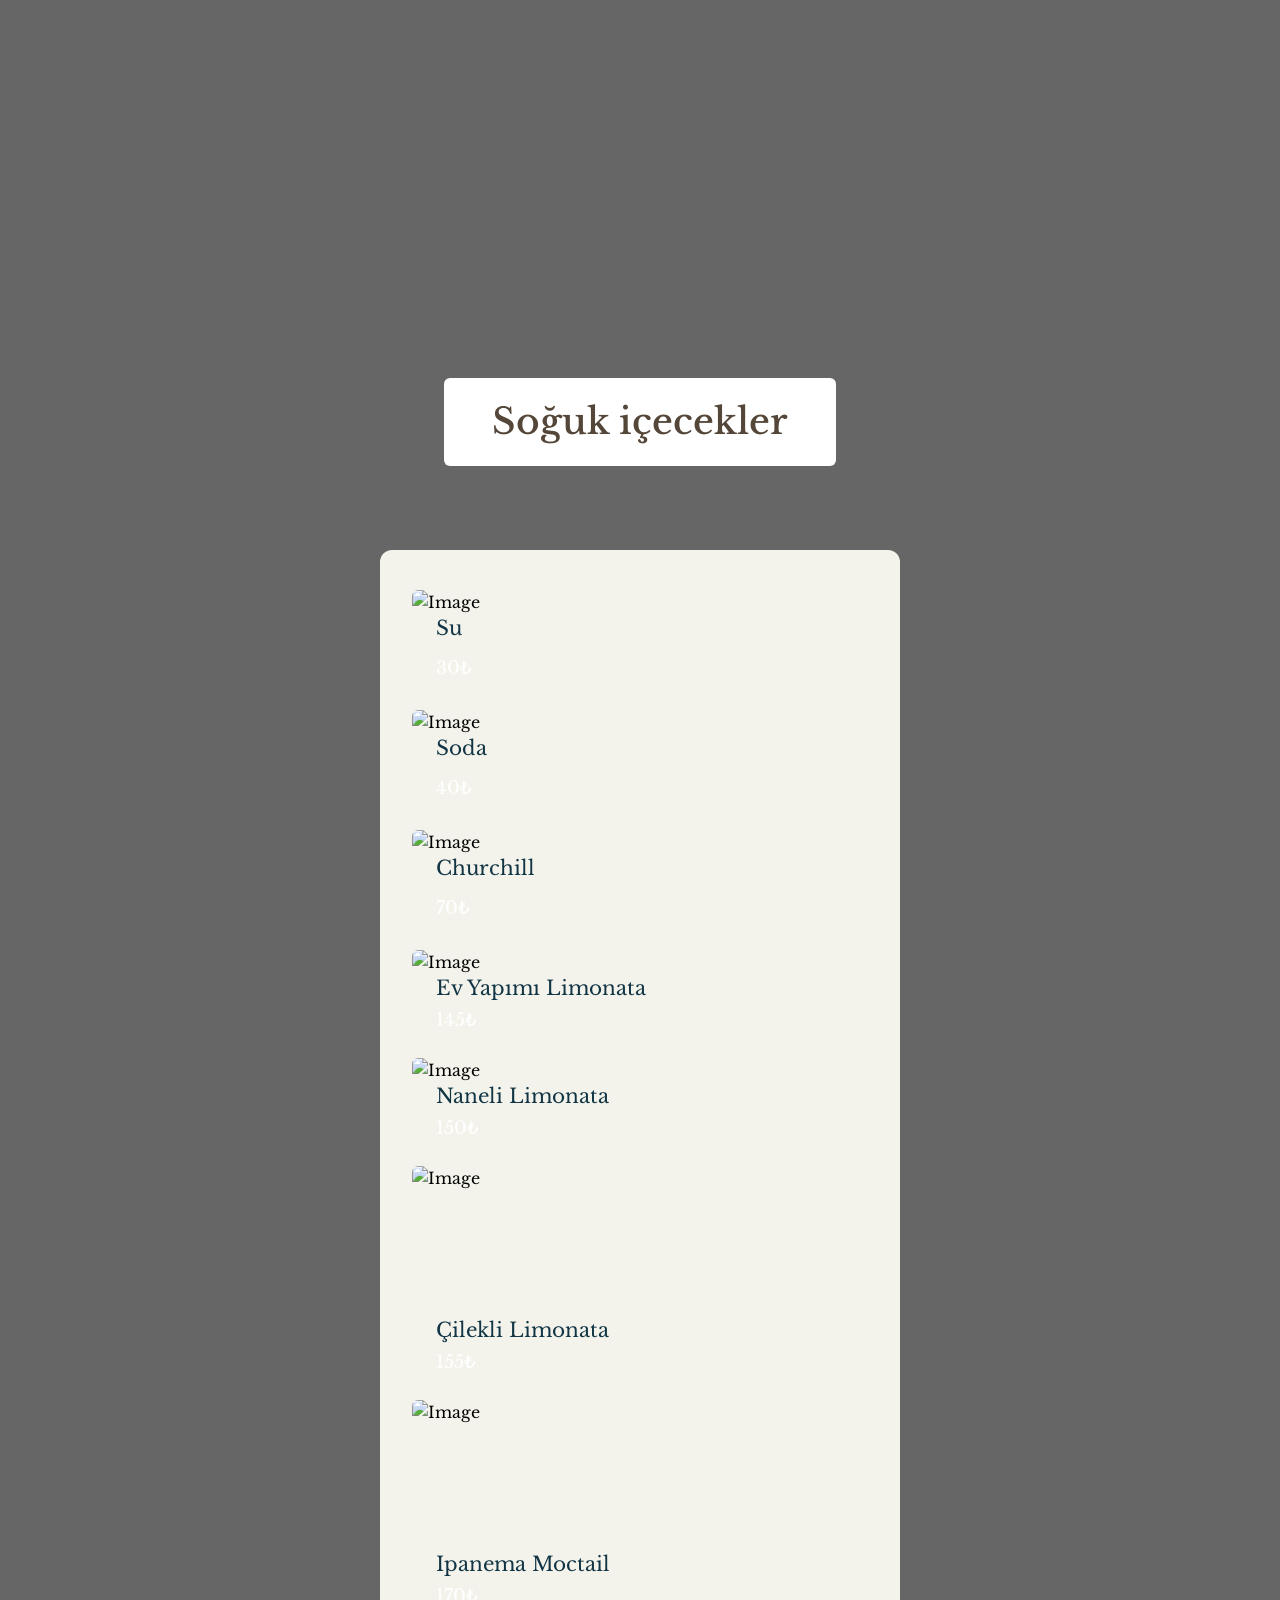
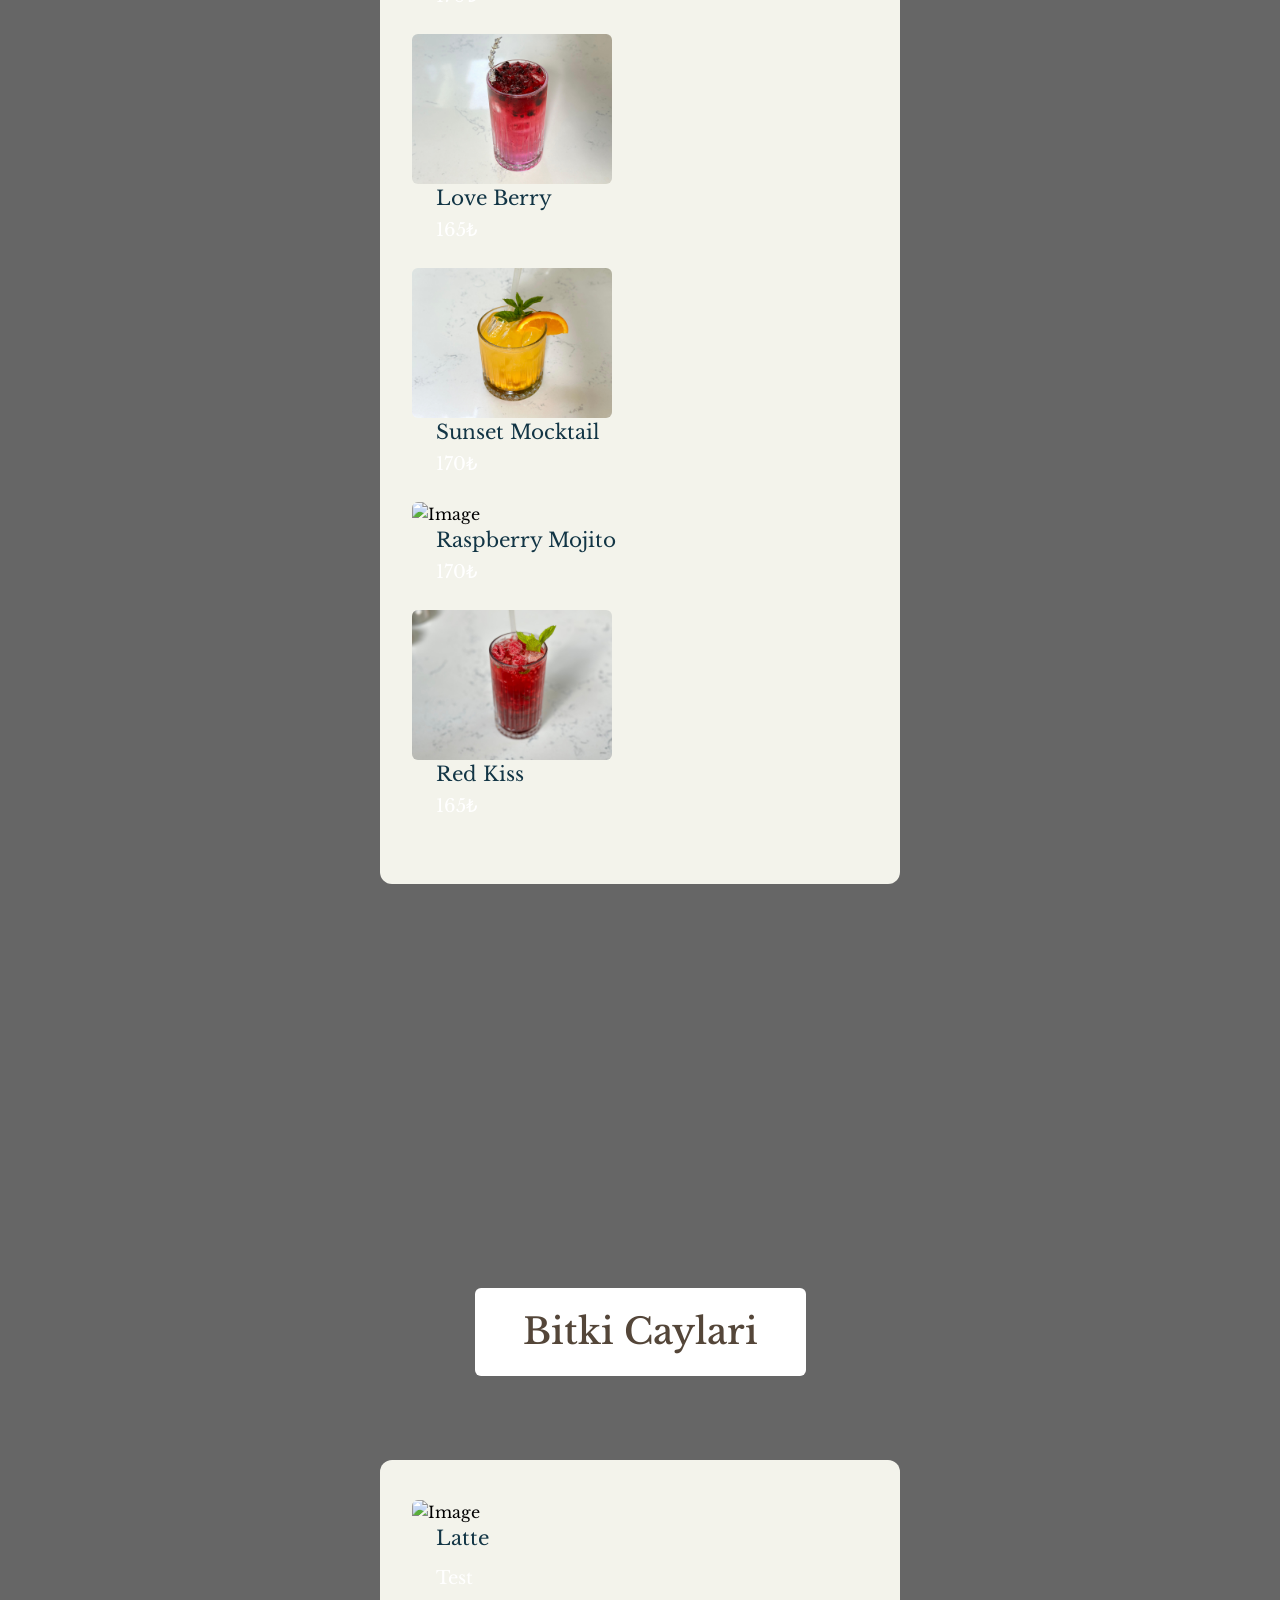
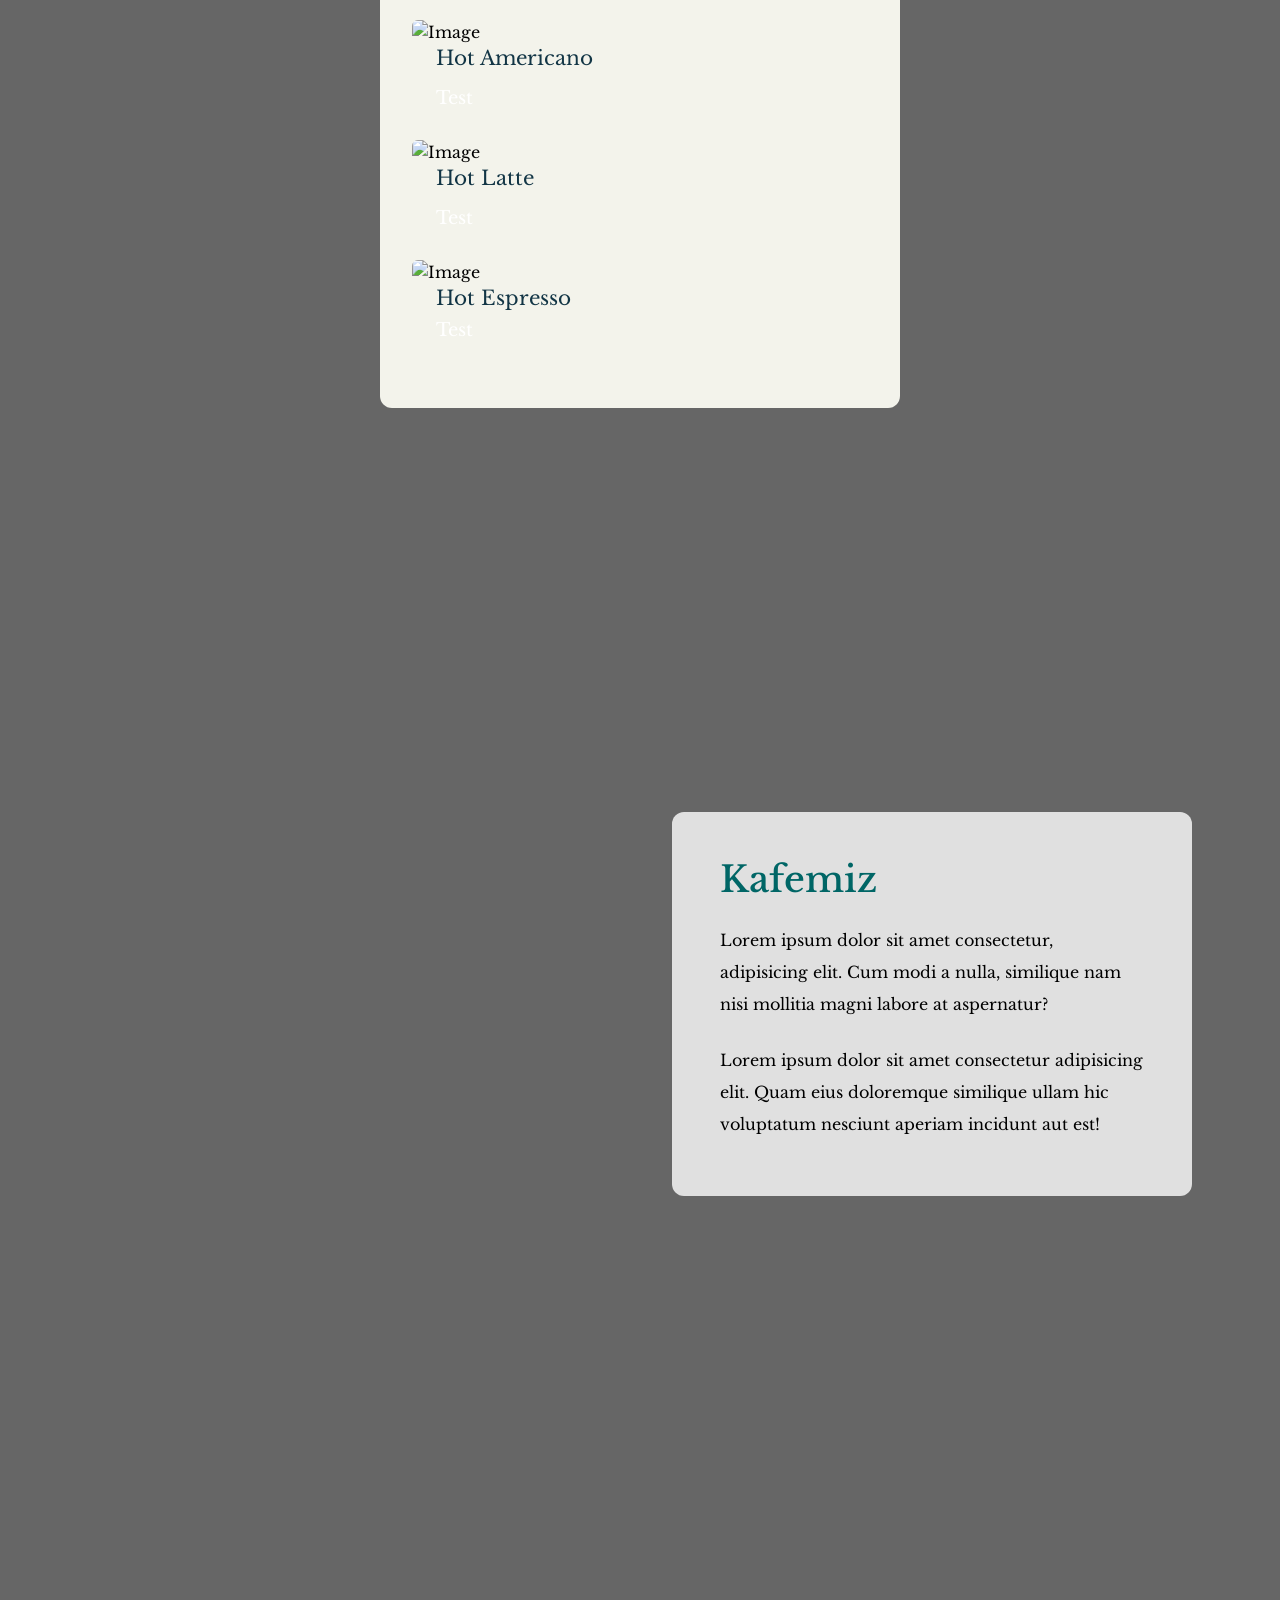
==== commit dc7eefaa: "s" ====
--- a/index.html
+++ b/index.html
@@ -56,6 +56,56 @@
     </div>
     <!-- Cafe Menu -->
     <div id="menu" class="parallax-window" data-parallax="scroll">
+        <!--Patisserie-->
+        <div id="menu-page4" class="parallax-window" data-parallax="scroll" data-image-src="img/patisseriebg.jpg">
+            <div class="container mx-auto tm-container py-24 sm:py-48">
+                <div class="text-center mb-16">
+                    <h2 class="bg-white tm-text-brown py-6 px-12 text-4xl font-medium inline-block rounded-md">
+                        Patisserie
+                    </h2>
+                </div>
+                <div class="flex flex-col lg:flex-row justify-around items-center ">
+                    <div class="flex-1 m-5 rounded-xl px-4 py-6 sm:px-8 sm:py-10 menu-item tm-item-container">
+                        <div class="flex items-start mb-6 tm-menu-item flex-col ">
+                            <img src="img/kruvasan1.jpg" alt="Image" class="rounded-md foto">
+                            <div class="ml-3 sm:m-3">
+                                <h3 class="text-lg sm:text-xl mb-2 sm:mb-3 tm-text-yellow">Sirius <br>265₺</h3>
+                                <div class="text-white text-md sm:text-lg font-light mb-1 description">(Vanilya mousse,
+                                    çilek confit )</div>
+                            </div>
+                        </div>
+                        <div class="flex items-start mb-6 tm-menu-item flex-col ">
+                            <img src="img/kruvasan1.jpg" alt="Image" class="rounded-md foto">
+                            <div class="ml-3 sm:m-3 sm:m-3">
+                                <div class="flex justify-between">
+                                <h3 class="text-lg sm:text-xl mb-2 sm:mb-3 tm-text-yellow">Limeberry</h3>
+                                <h3>255₺</h3>
+                            </div>
+                                <div class="text-white text-md sm:text-lg font-light mb-1 description">(Vanilya mousse,
+                                    çilek confit )</div>
+                            </div>
+                        </div>
+                        <div class="flex items-start mb-6 tm-menu-item flex-col ">
+                            <img src="img/kruvasan1.jpg" alt="Image" class="rounded-md foto">
+                            <div class="ml-3 sm:m-3">
+                                <h3 class="text-lg sm:text-xl mb-2 sm:mb-3 tm-text-yellow">Limeberry 255₺</h3>
+                                <div class="text-white text-md sm:text-lg font-light mb-1 description">(Vanilya mousse,
+                                    çilek confit )</div>
+                            </div>
+                        </div>
+                        <div class="flex items-start mb-6 tm-menu-item flex-col ">
+                            <img src="img/kruvasan1.jpg" alt="Image" class="rounded-md foto">
+                            <div class="ml-3 sm:m-3">
+                                <h3 class="text-lg sm:text-xl mb-2 sm:mb-3 tm-text-yellow">Limeberry <br>255₺</h3>
+                                <div class="text-white text-md sm:text-lg font-light mb-1 description">(Vanilya mousse,
+                                    çilek confit )</div>
+                            </div>
+                        </div>
+                    </div>
+
+                </div>
+            </div>
+        </div>
         <!--Sıcak Kahveler-->
         <div id="menu-page1" class="parallax-window" data-parallax="scroll" data-image-src="img/sogukbg1.jpg">
             <div class="container mx-auto tm-container py-24 sm:py-48">
@@ -285,7 +335,7 @@
                                 <h3 class="text-lg sm:text-xl tm-text-yellow mb-1">Ev Yapımı Limonata</h3>
                                 <div class="text-white text-md sm:text-lg font-light">145₺</div>
                             </div>
-                        </div> 
+                        </div>
                         <div class="flex items-start mb-6 tm-menu-item flex-col">
                             <img src="img/menu-item-4.jpg" alt="Image" class="rounded-md">
                             <div class="ml-3 sm:ml-6">
@@ -340,50 +390,7 @@
                 </div>
             </div>
         </div>
-        <!--Patisserie-->
-        <div id="menu-page4" class="parallax-window" data-parallax="scroll" data-image-src="img/patisseriebg.jpg">
-            <div class="container mx-auto tm-container py-24 sm:py-48">
-                <div class="text-center mb-16">
-                    <h2 class="bg-white tm-text-brown py-6 px-12 text-4xl font-medium inline-block rounded-md">
-                        Patisserie
-                    </h2>
-                </div>
-                <div class="flex flex-col lg:flex-row justify-around items-center ">
-                    <div class="flex-1 m-5 rounded-xl px-4 py-6 sm:px-8 sm:py-10 menu-item tm-item-container">
-                        <div class="flex items-start mb-6 tm-menu-item flex-col ">
-                            <!-- <img src="img/menu-item-1.jpg" alt="Image" class="rounded-md foto"> -->
-                            <div class="ml-3 sm:ml-6">
-                                <h3 class="text-lg sm:text-xl mb-2 sm:mb-3 tm-text-yellow">Latte</h3>
-                                <div class="text-white text-md sm:text-lg font-light mb-1">Test</div>
-                            </div>
-                        </div>
-                        <div class="flex items-start mb-6 tm-menu-item flex-col ">
-                            <!-- <img src="img/menu-item-2.jpg" alt="Image" class="rounded-md"> -->
-                            <div class="ml-3 sm:ml-6">
-                                <h3 class="text-lg sm:text-xl mb-2 sm:mb-3 tm-text-yellow">Hot Americano</h3>
-                                <div class="text-white text-md sm:text-lg font-light mb-1">Test</div>
-                            </div>
-                        </div>
-                        <div class="flex items-start mb-6 tm-menu-item flex-col ">
-                            <!-- <img src="img/menu-item-3.jpg" alt="Image" class="rounded-md"> -->
-                            <div class="ml-3 sm:ml-6">
-                                <h3 class="text-lg sm:text-xl mb-2 sm:mb-3 tm-text-yellow">Hot Latte #FC6</h3>
-                                <div class="text-white text-md sm:text-lg font-light mb-1">Test</div>
-                            </div>
-                        </div>
-                        <div class="flex items-start mb-6 tm-menu-item flex-col ">
-                            <!-- <img src="img/menu-item-4.jpg" alt="Image" class="rounded-md"> -->
-                            <div class="ml-3 sm:ml-6">
-                                <h3 class="text-lg sm:text-xl tm-text-yellow mb-1">Hot Espresso</h3>
-                                <h3 class="text-lg sm:text-xl mb-2 sm:mb-3 tm-text-yellow">Hot Chocolate</h3>
-                                <div class="text-white text-md sm:text-lg font-light"></div>
-                            </div>
-                        </div>
-                    </div>
-
-                </div>
-            </div>
-        </div>
+
         <!--Bitki Caylari-->
         <div id="menu-page5" class="parallax-window" data-parallax="scroll" data-image-src="img/foto1.jpg">
             <div class="container mx-auto tm-container py-24 sm:py-48">
@@ -401,7 +408,8 @@
                                 <div class="text-white text-md sm:text-lg font-light mb-1">Test</div>
                             </div>
                         </div>
-                        <div class="flex items-start mb-6 tm-menu-item flex-col ">                            <img src="img/menu-item-2.jpg" alt="Image" class="rounded-md">
+                        <div class="flex items-start mb-6 tm-menu-item flex-col "> <img src="img/menu-item-2.jpg"
+                                alt="Image" class="rounded-md">
                             <div class="ml-3 sm:ml-6">
                                 <h3 class="text-lg sm:text-xl mb-2 sm:mb-3 tm-text-yellow">Hot Americano</h3>
                                 <div class="text-white text-md sm:text-lg font-light mb-1">Test</div>
@@ -418,7 +426,7 @@
                             <img src="img/menu-item-4.jpg" alt="Image" class="rounded-md">
                             <div class="ml-3 sm:ml-6">
                                 <h3 class="text-lg sm:text-xl tm-text-yellow mb-1">Hot Espresso</h3>
-                               
+
                                 <div class="text-white text-md sm:text-lg font-light">Test</div>
                             </div>
 
@@ -430,7 +438,7 @@
             </div>
         </div>
     </div>
-        <!--Footer-->
+    <!--Footer-->
     <div id="about" class="parallax-window" data-parallax="scroll" data-image-src="img/footerbg.jpg">
         <div class="container mx-auto tm-container py-24 sm:py-48">
             <div class="tm-item-container sm:ml-auto sm:mr-12 mx-auto sm:px-0 px-4">
--- a/css/style.css
+++ b/css/style.css
@@ -13,9 +13,12 @@
     width: 200px;
     height: 150px;
 }
+.description{
+    color: #446878;
+}
 
 .menu-color{
-    color: #446878;
+    
 }
 
 p a {
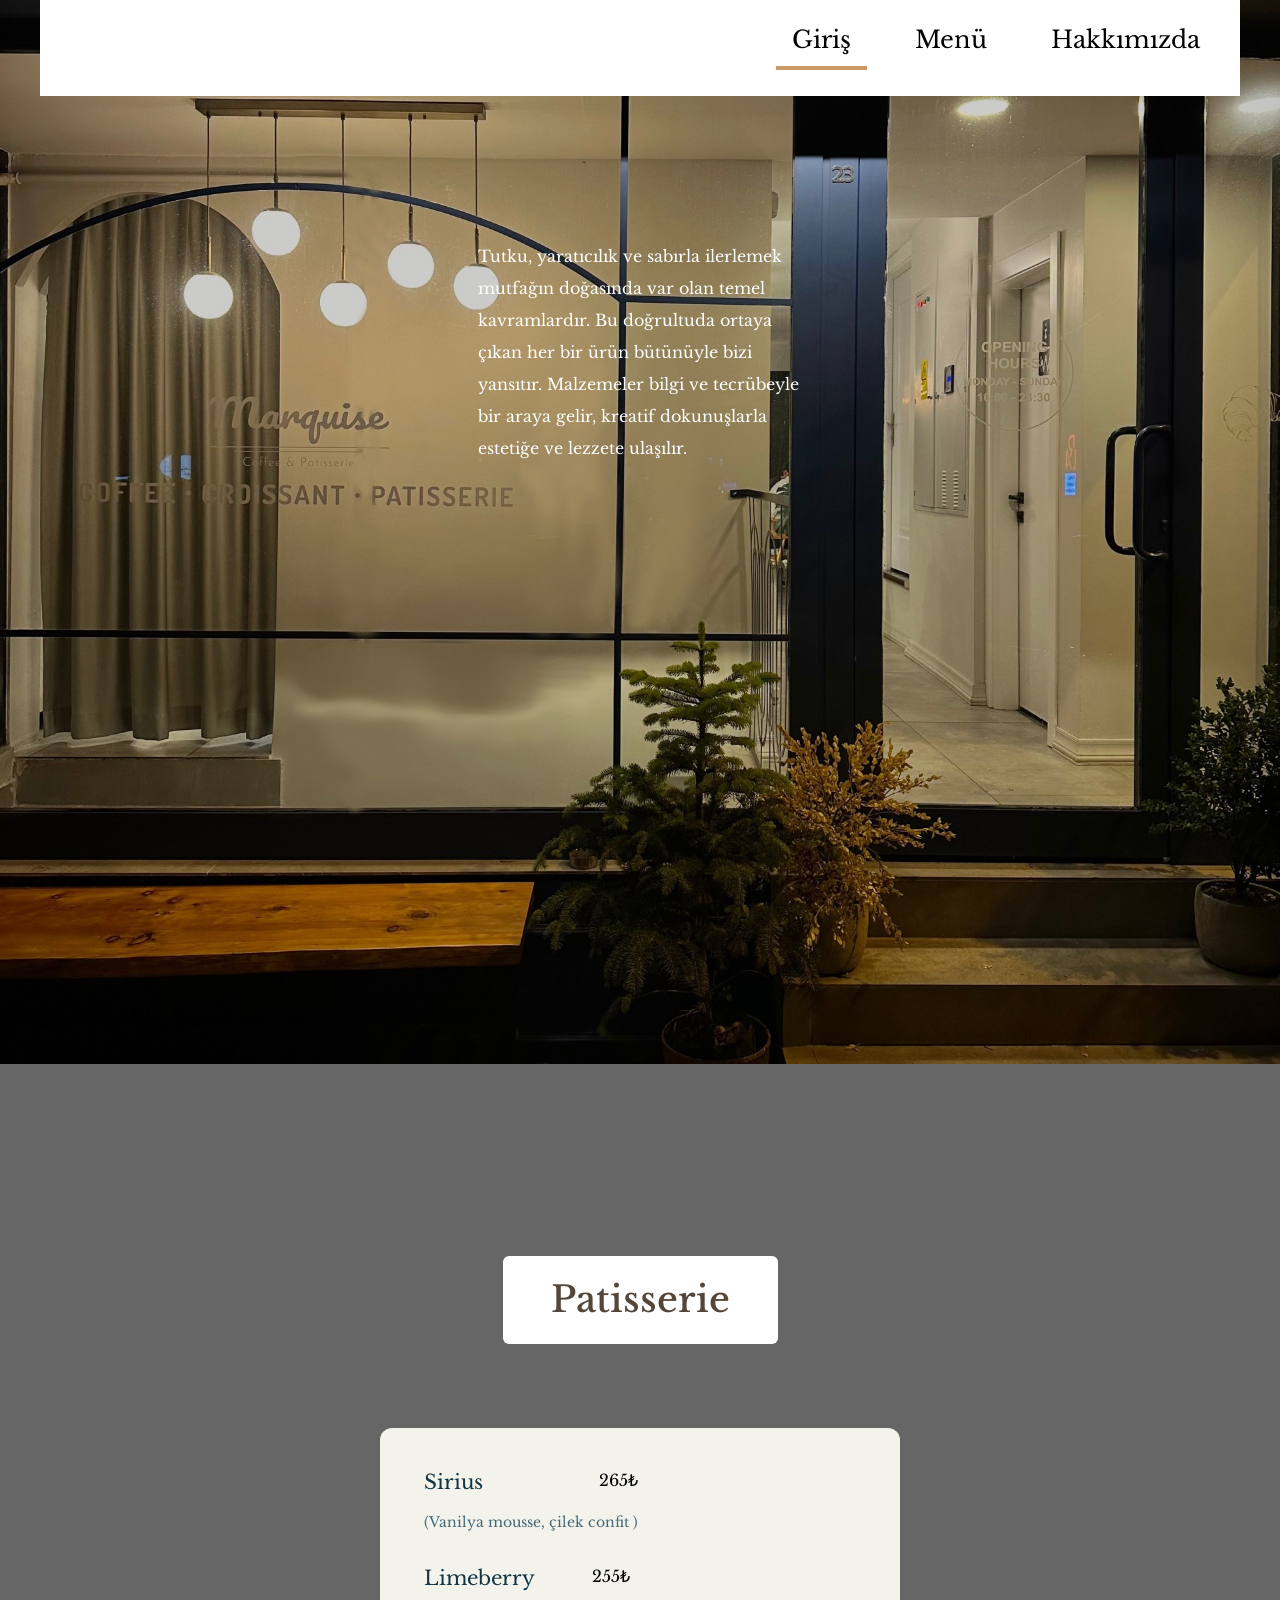
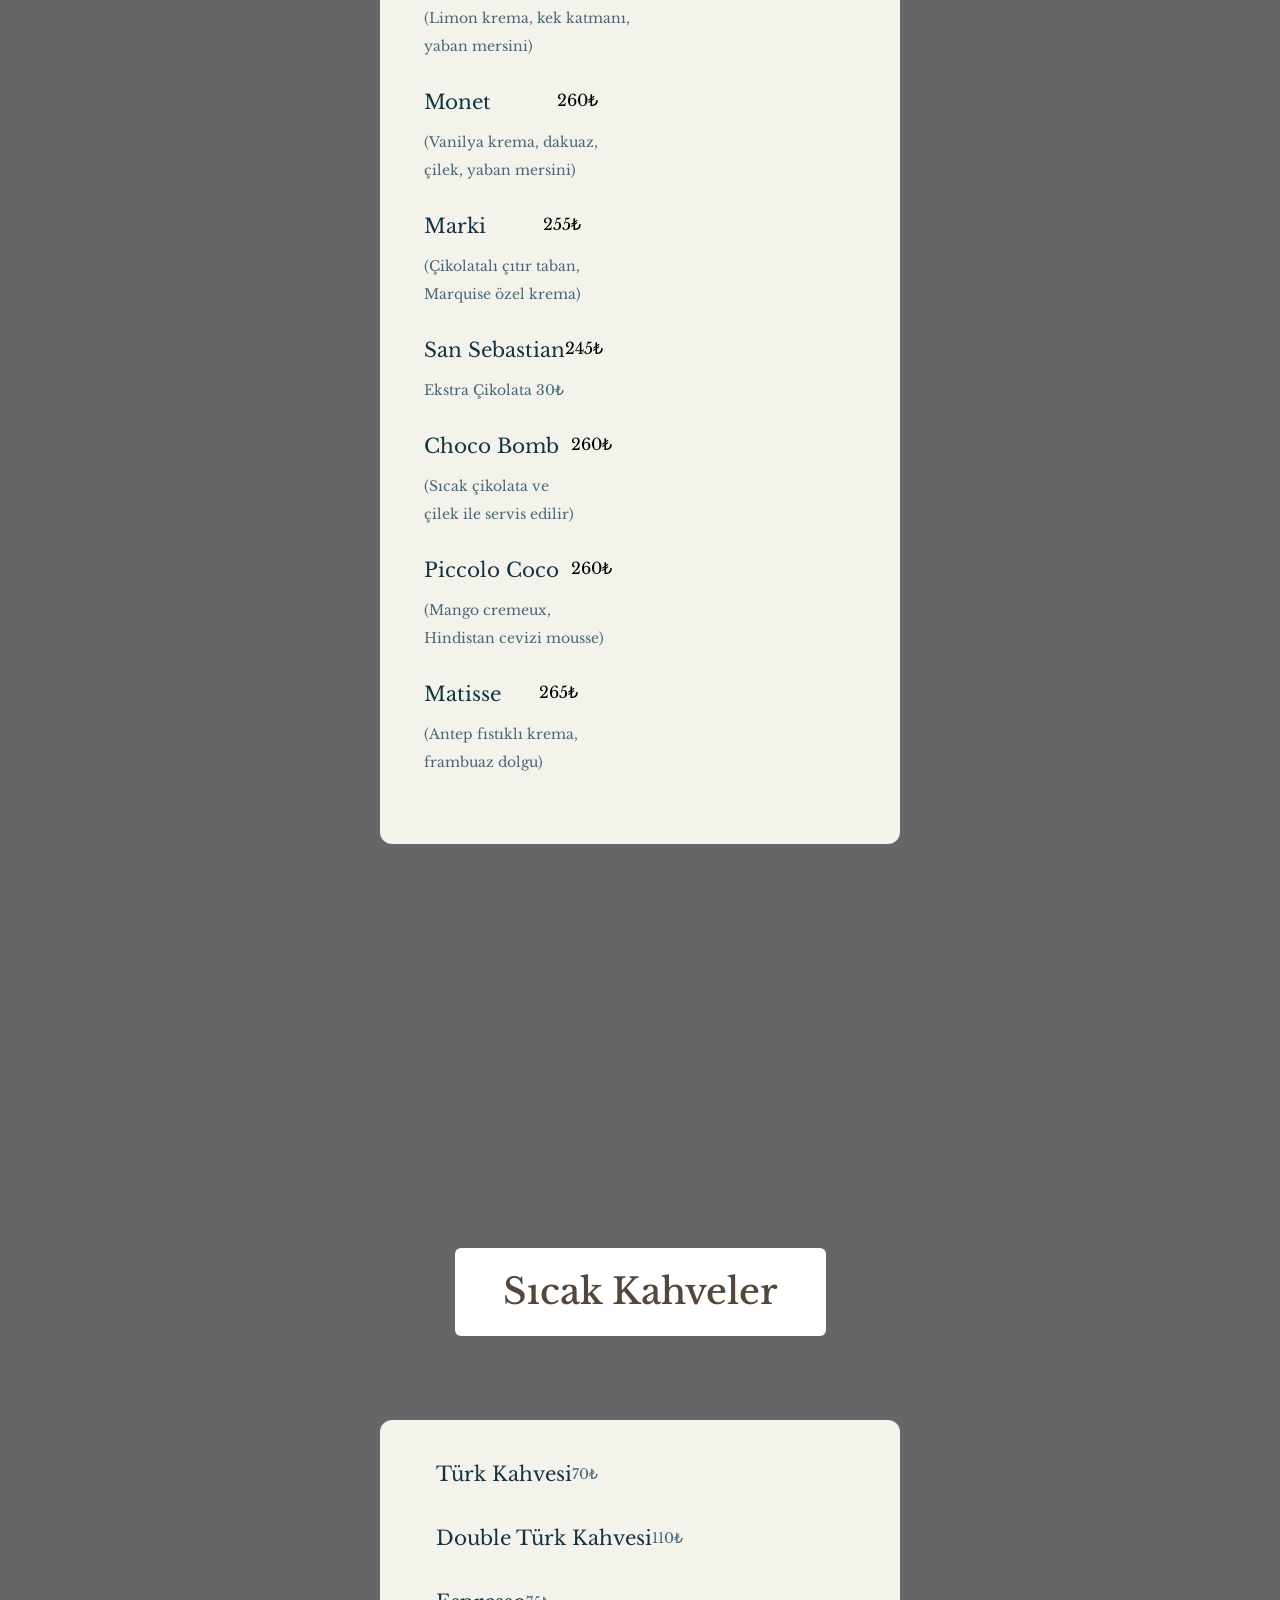
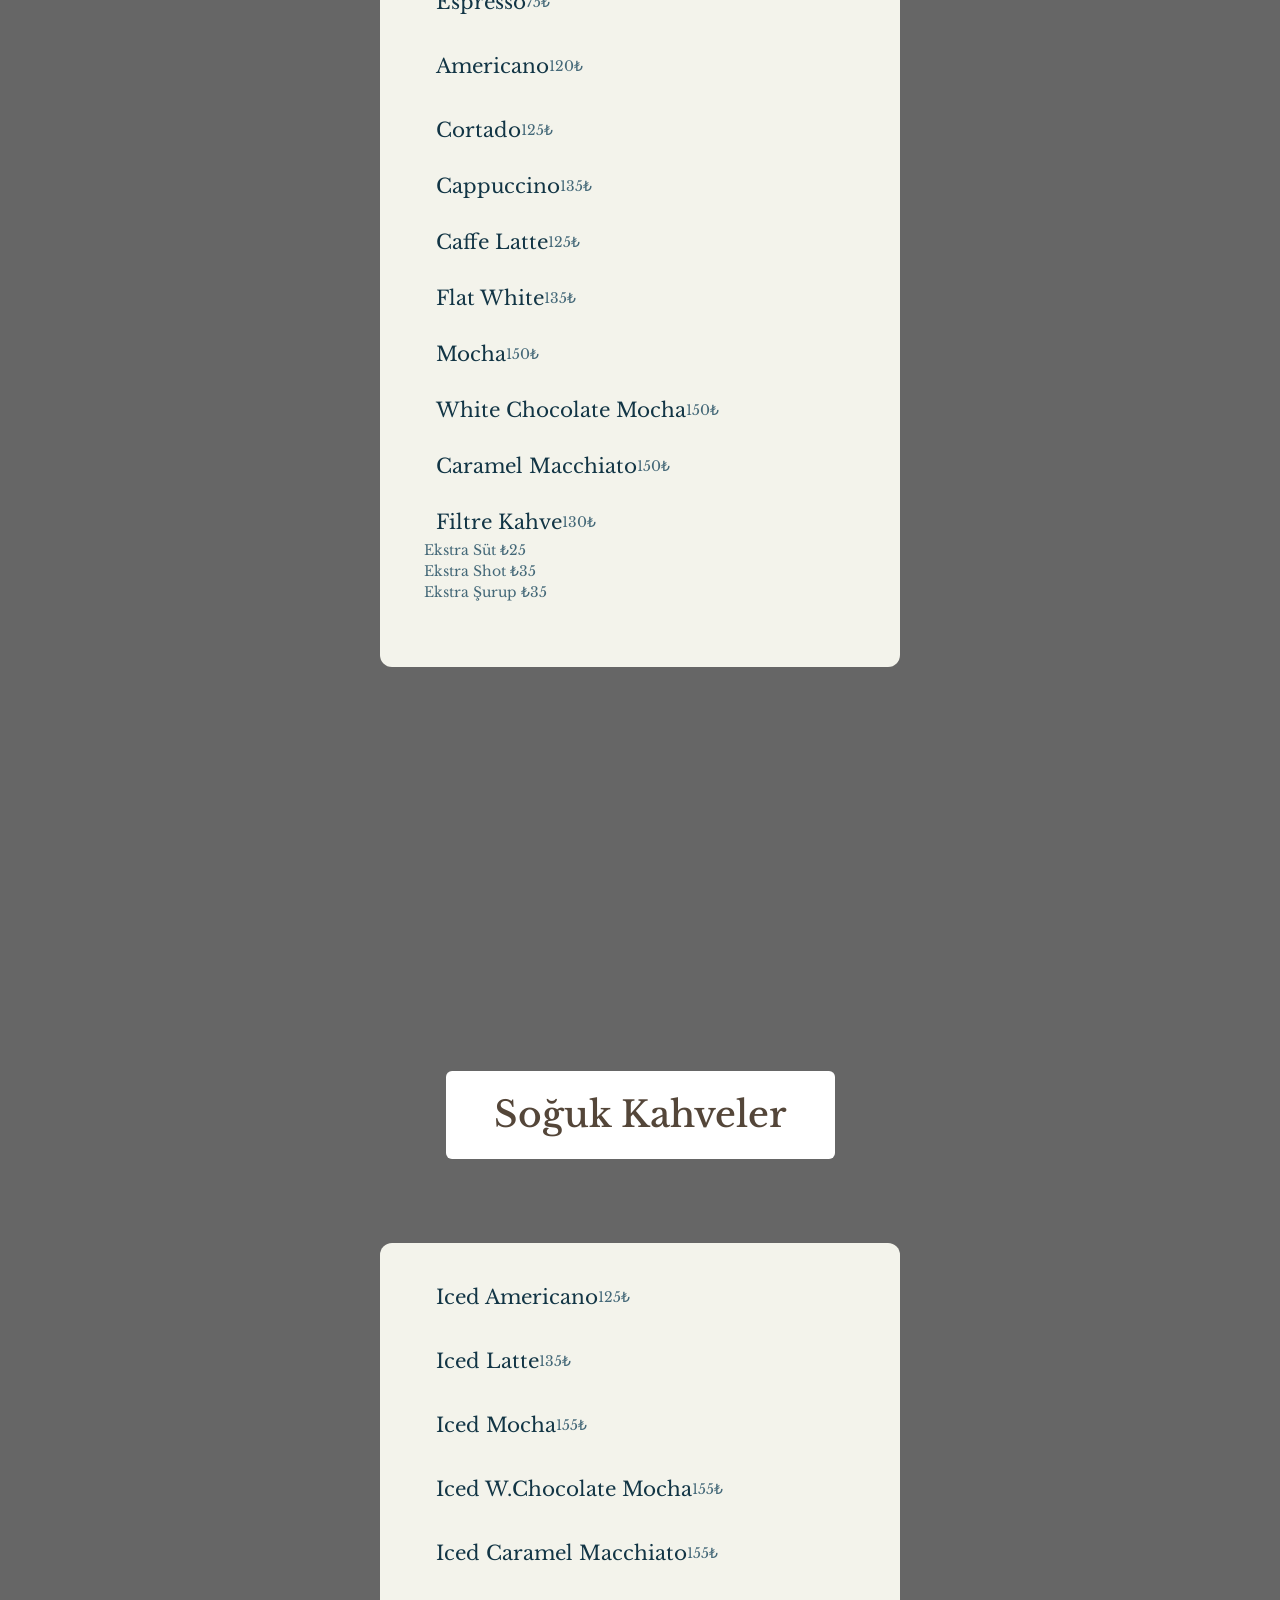
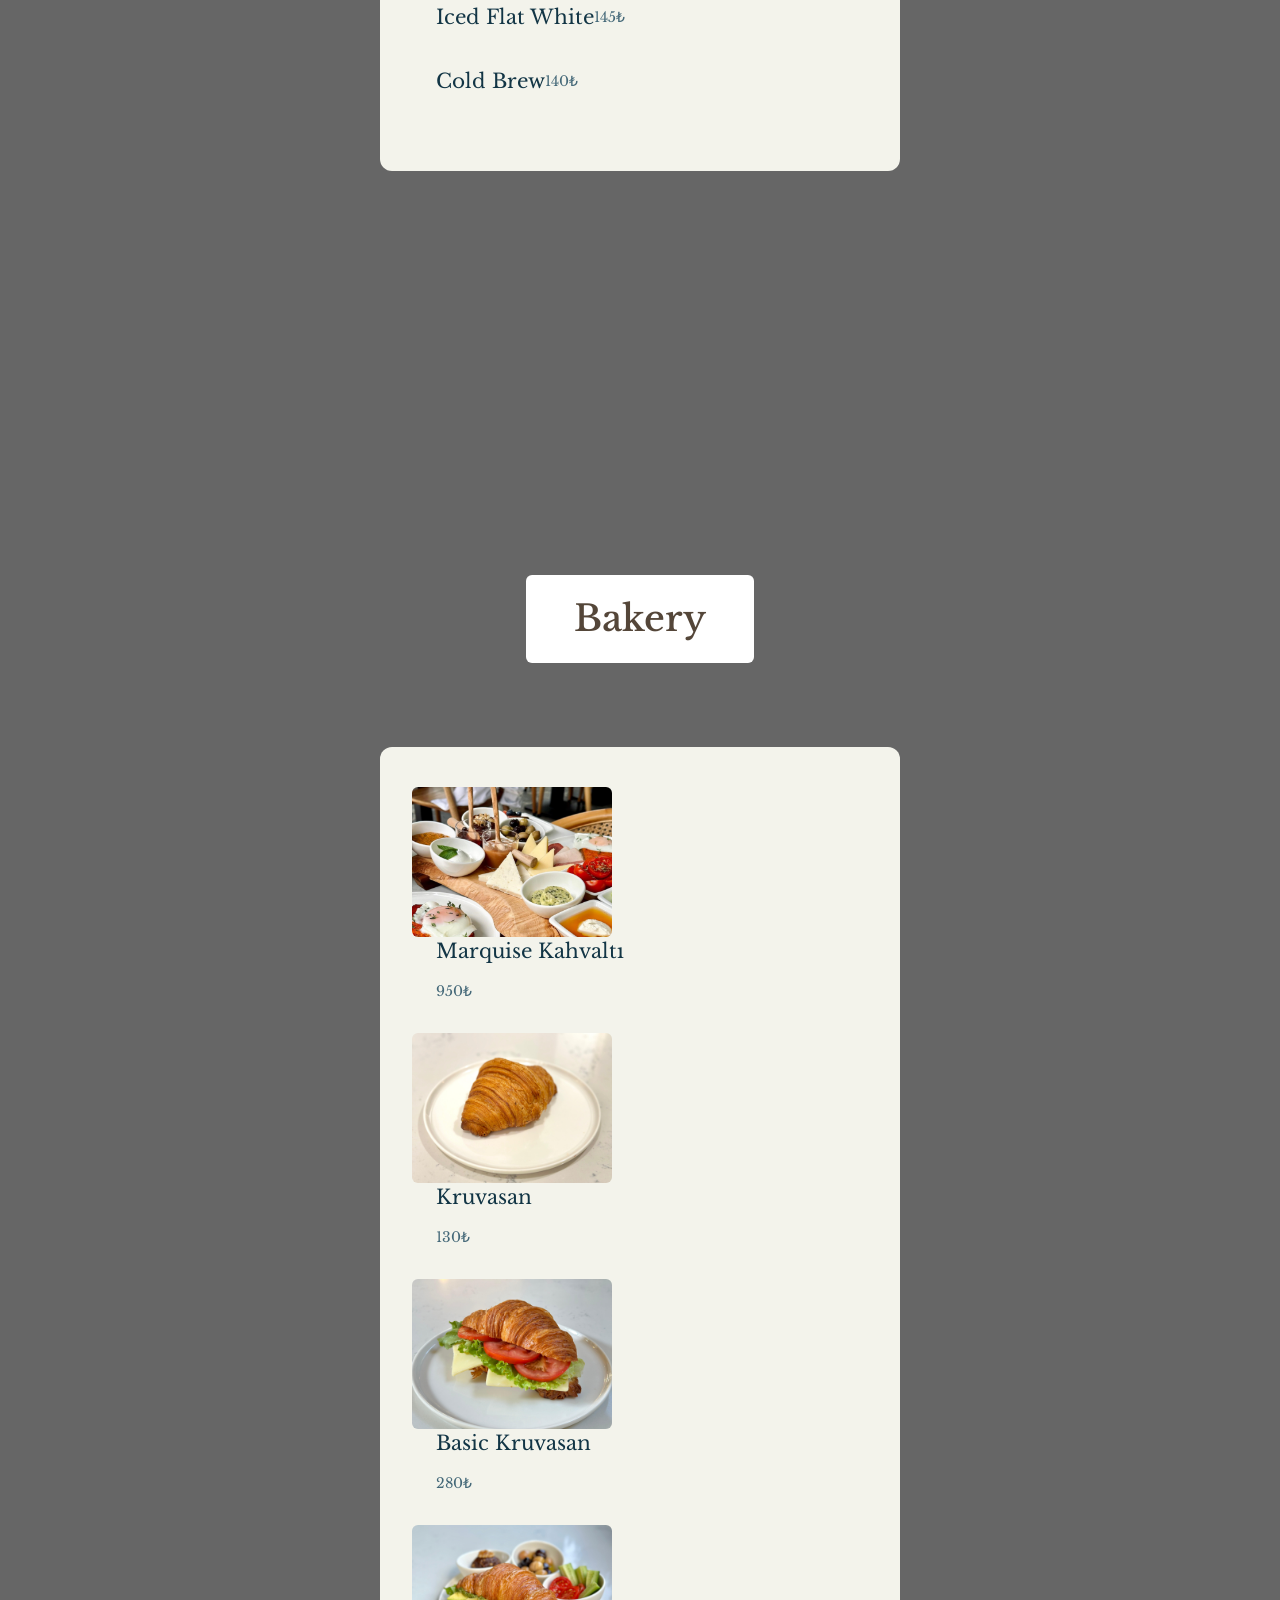
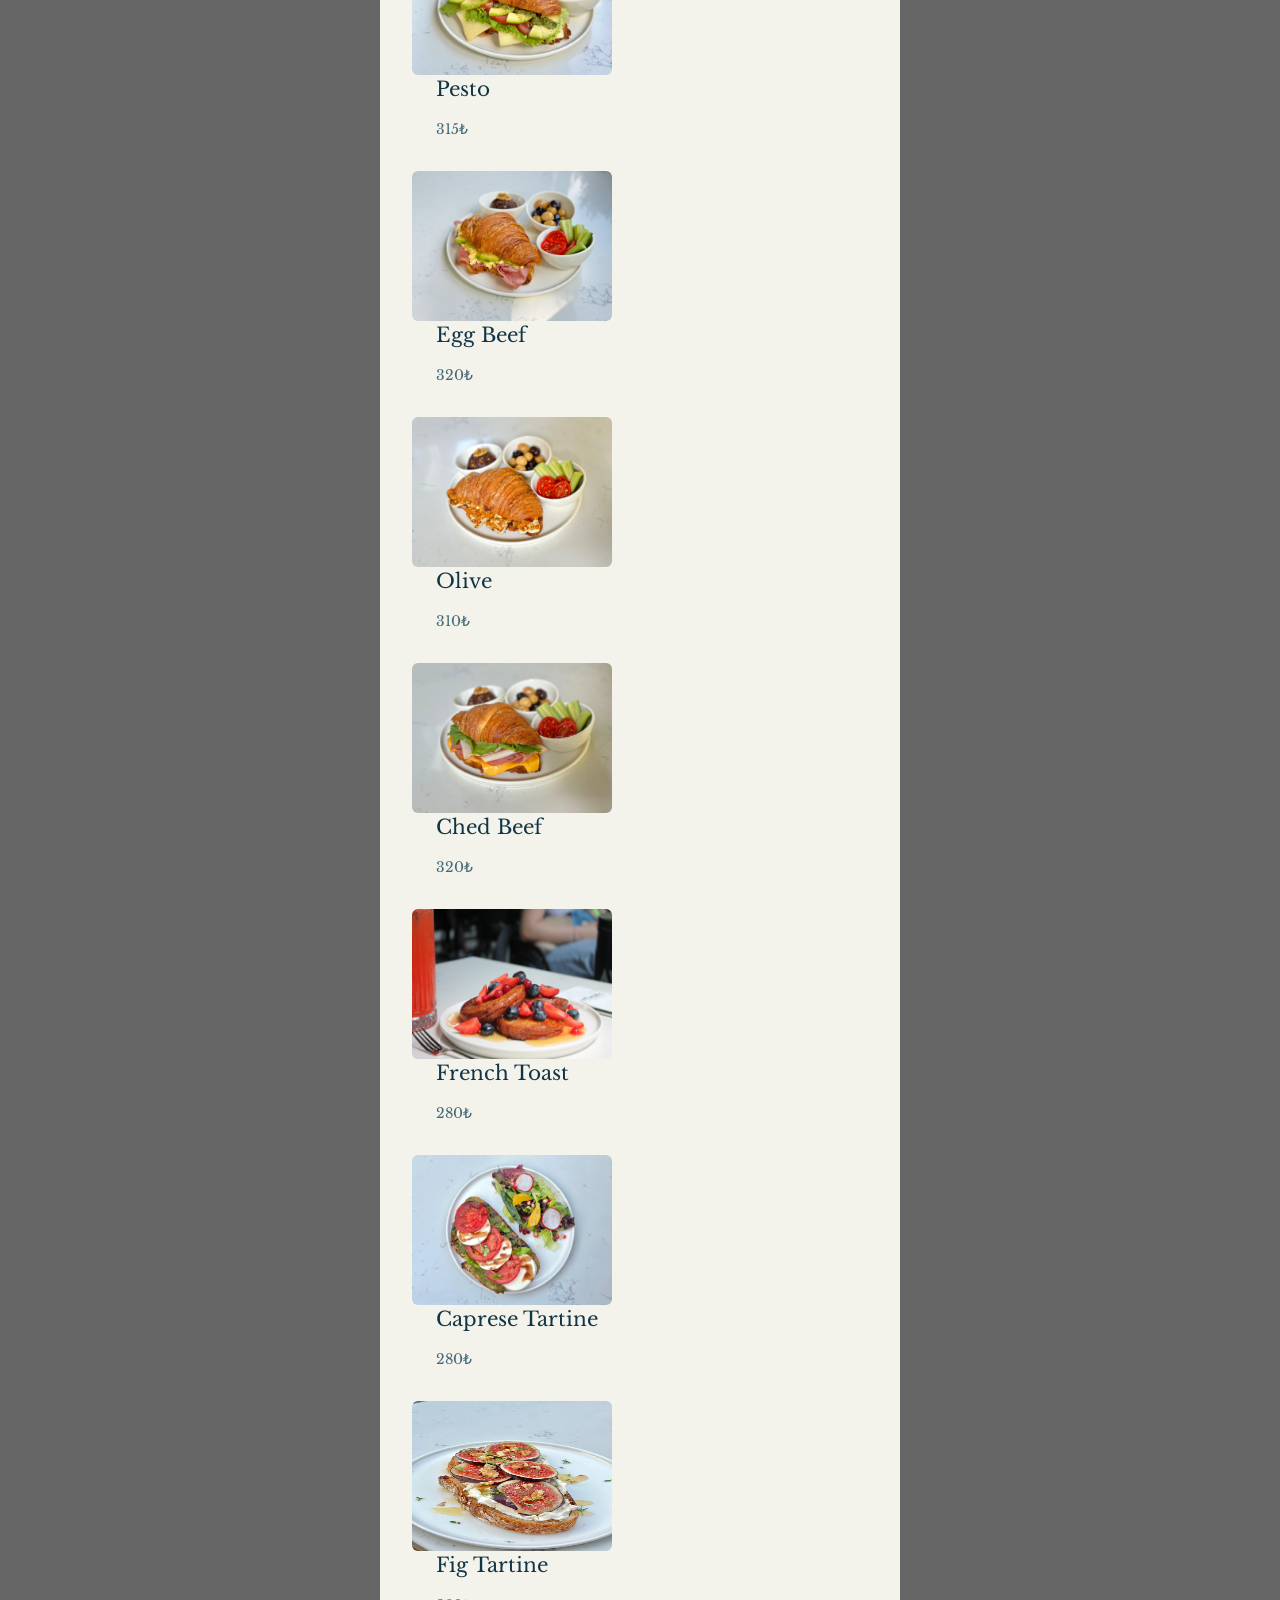
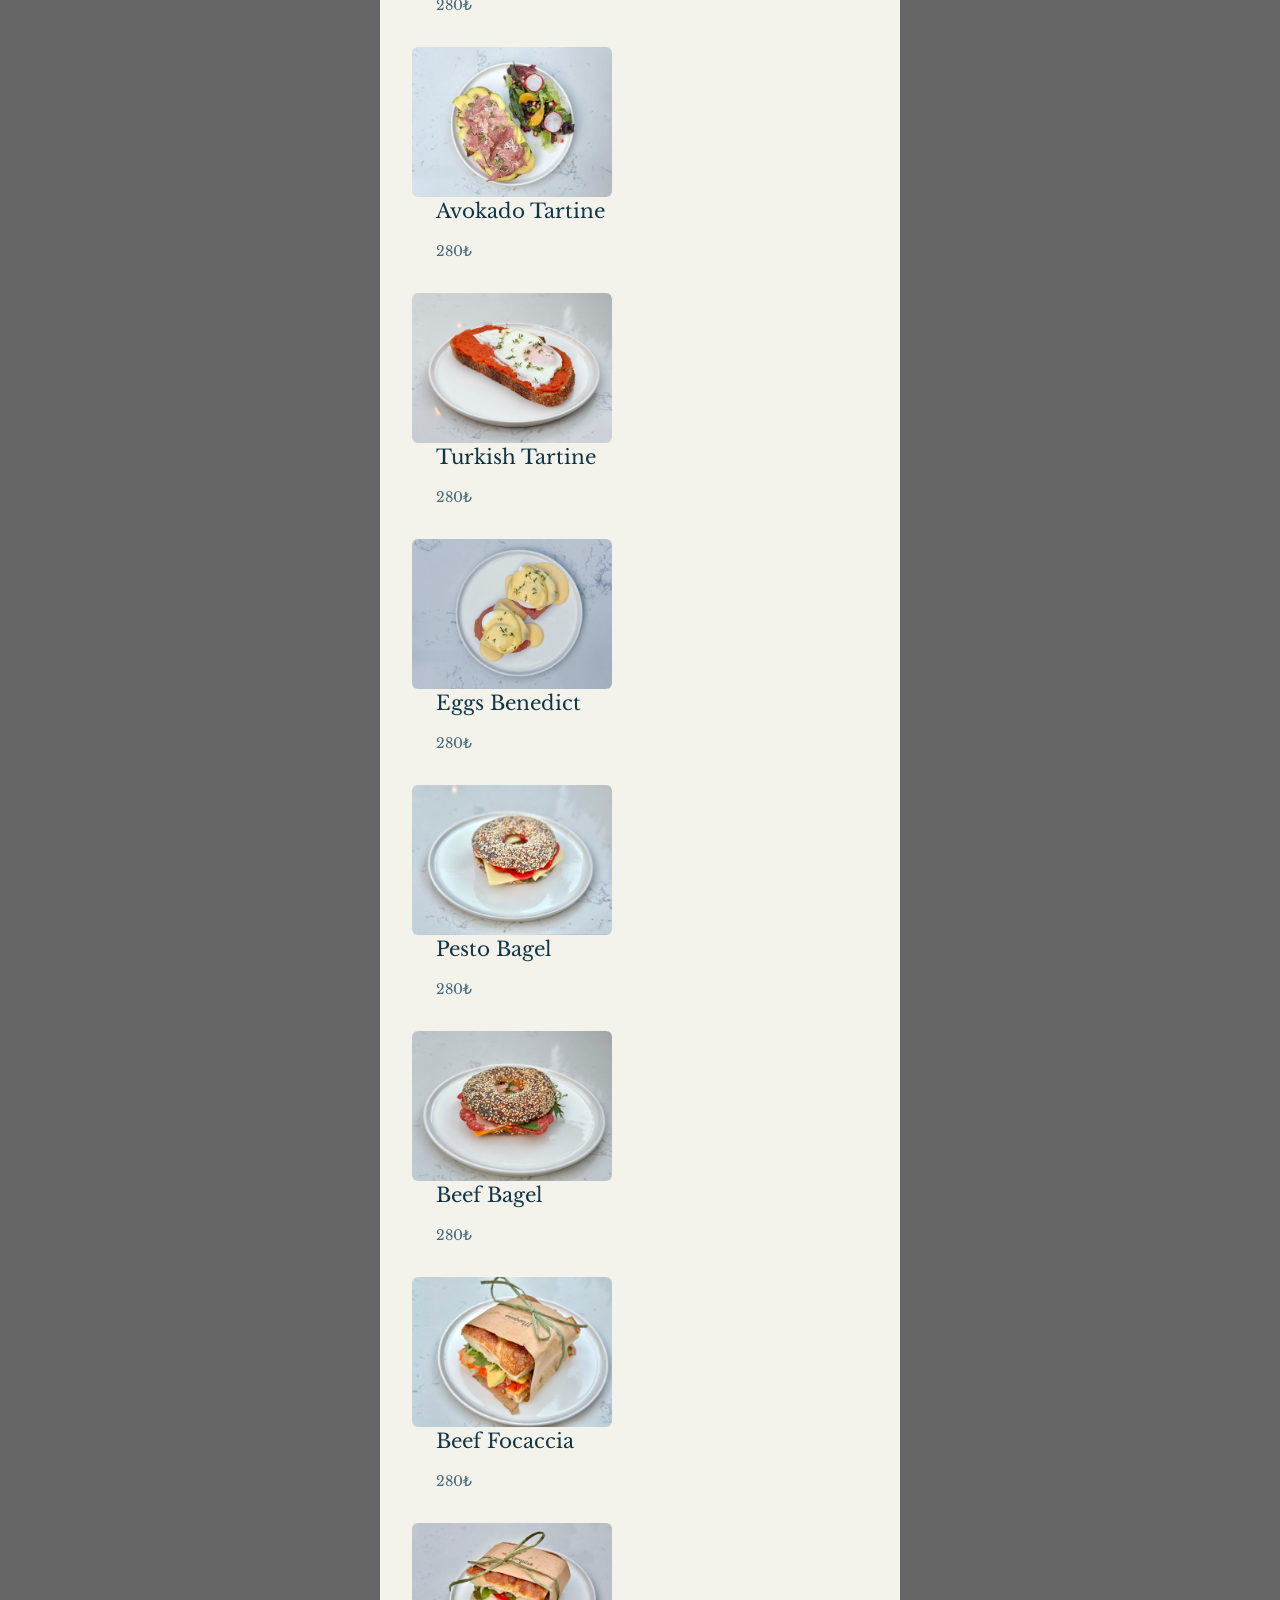
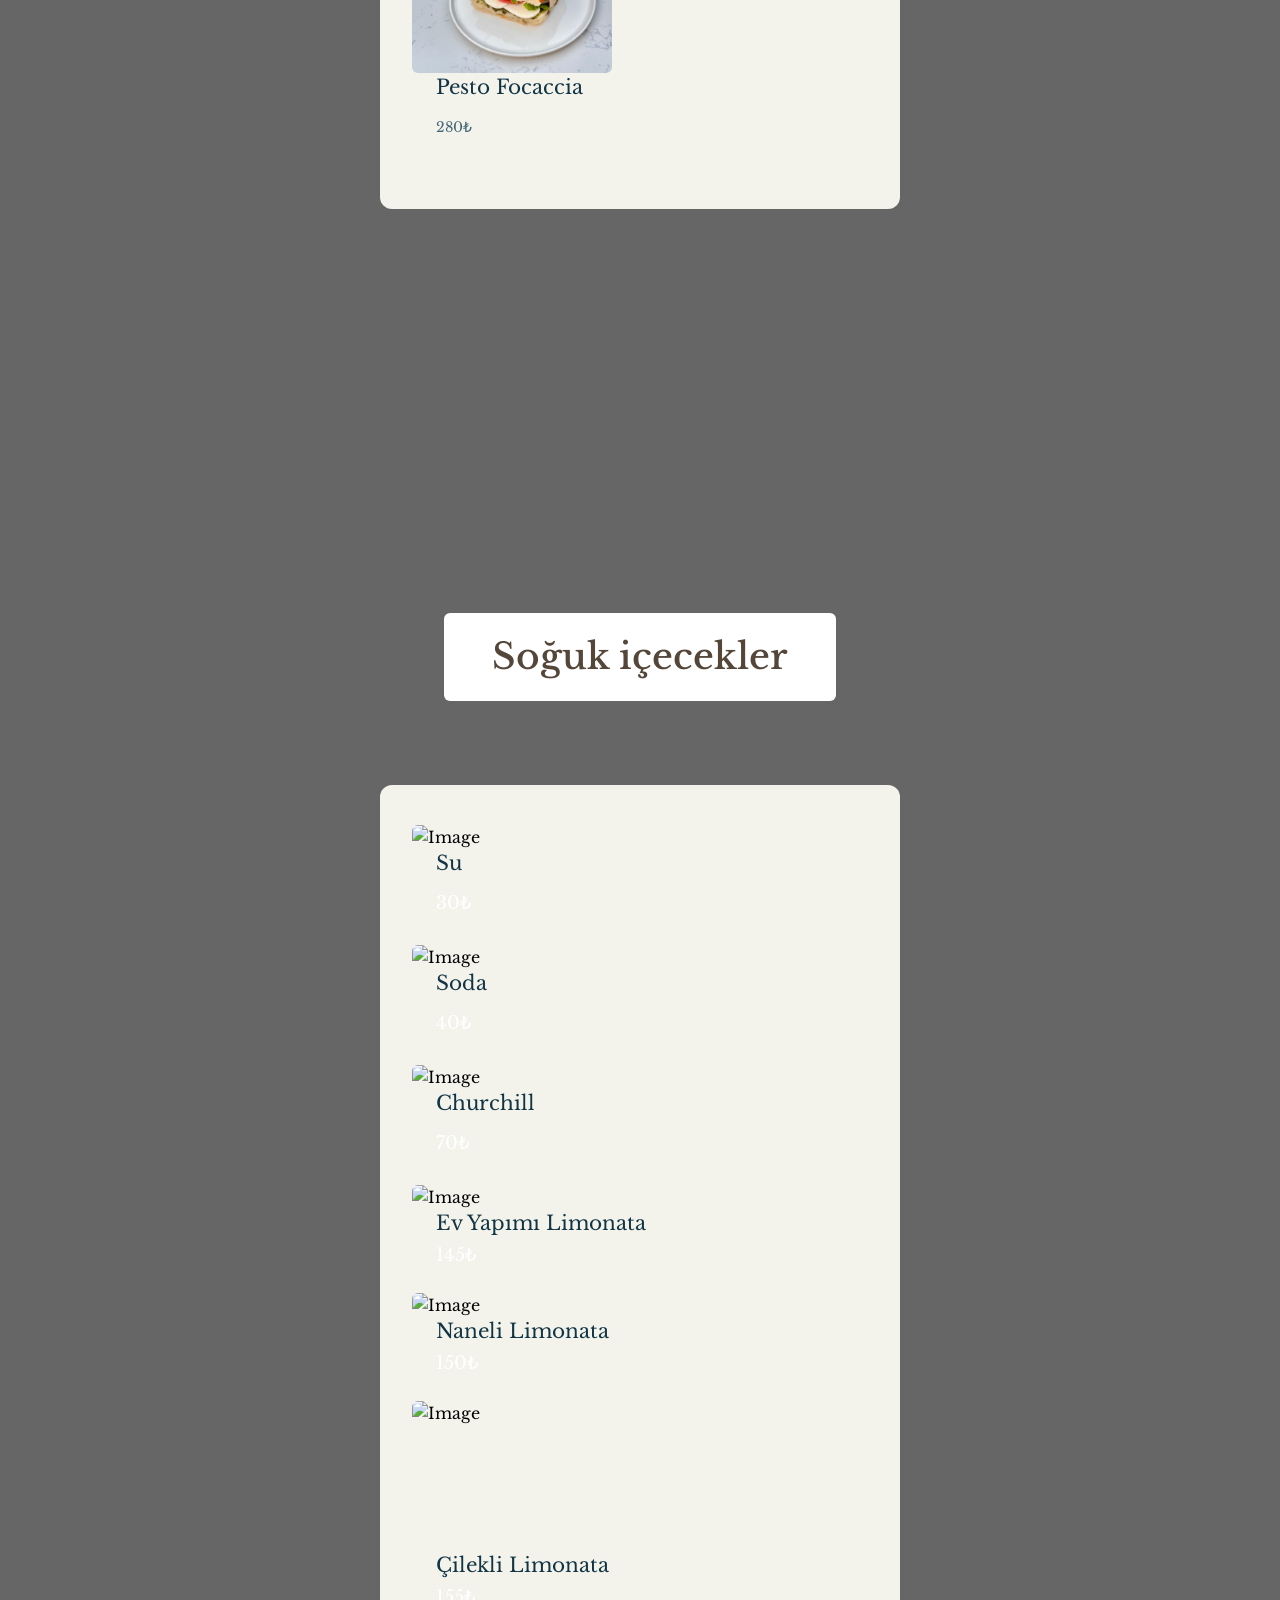
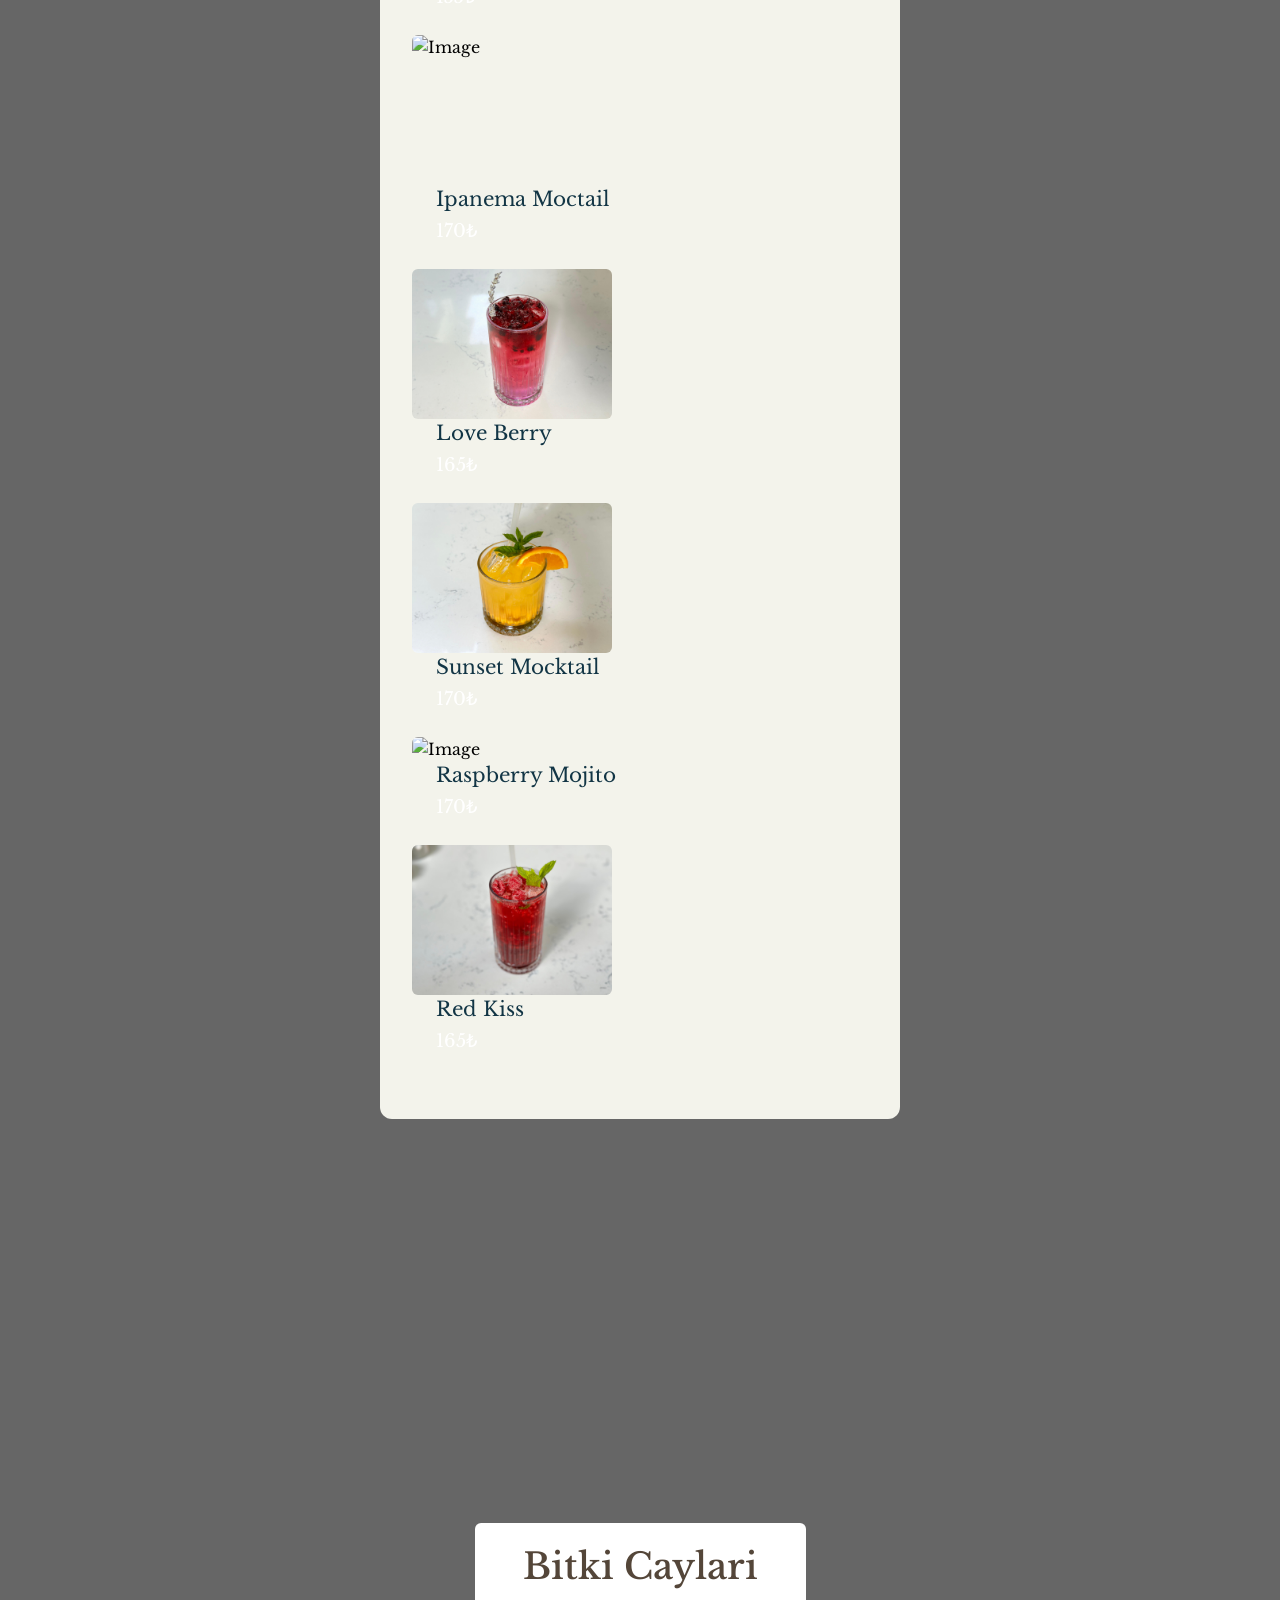
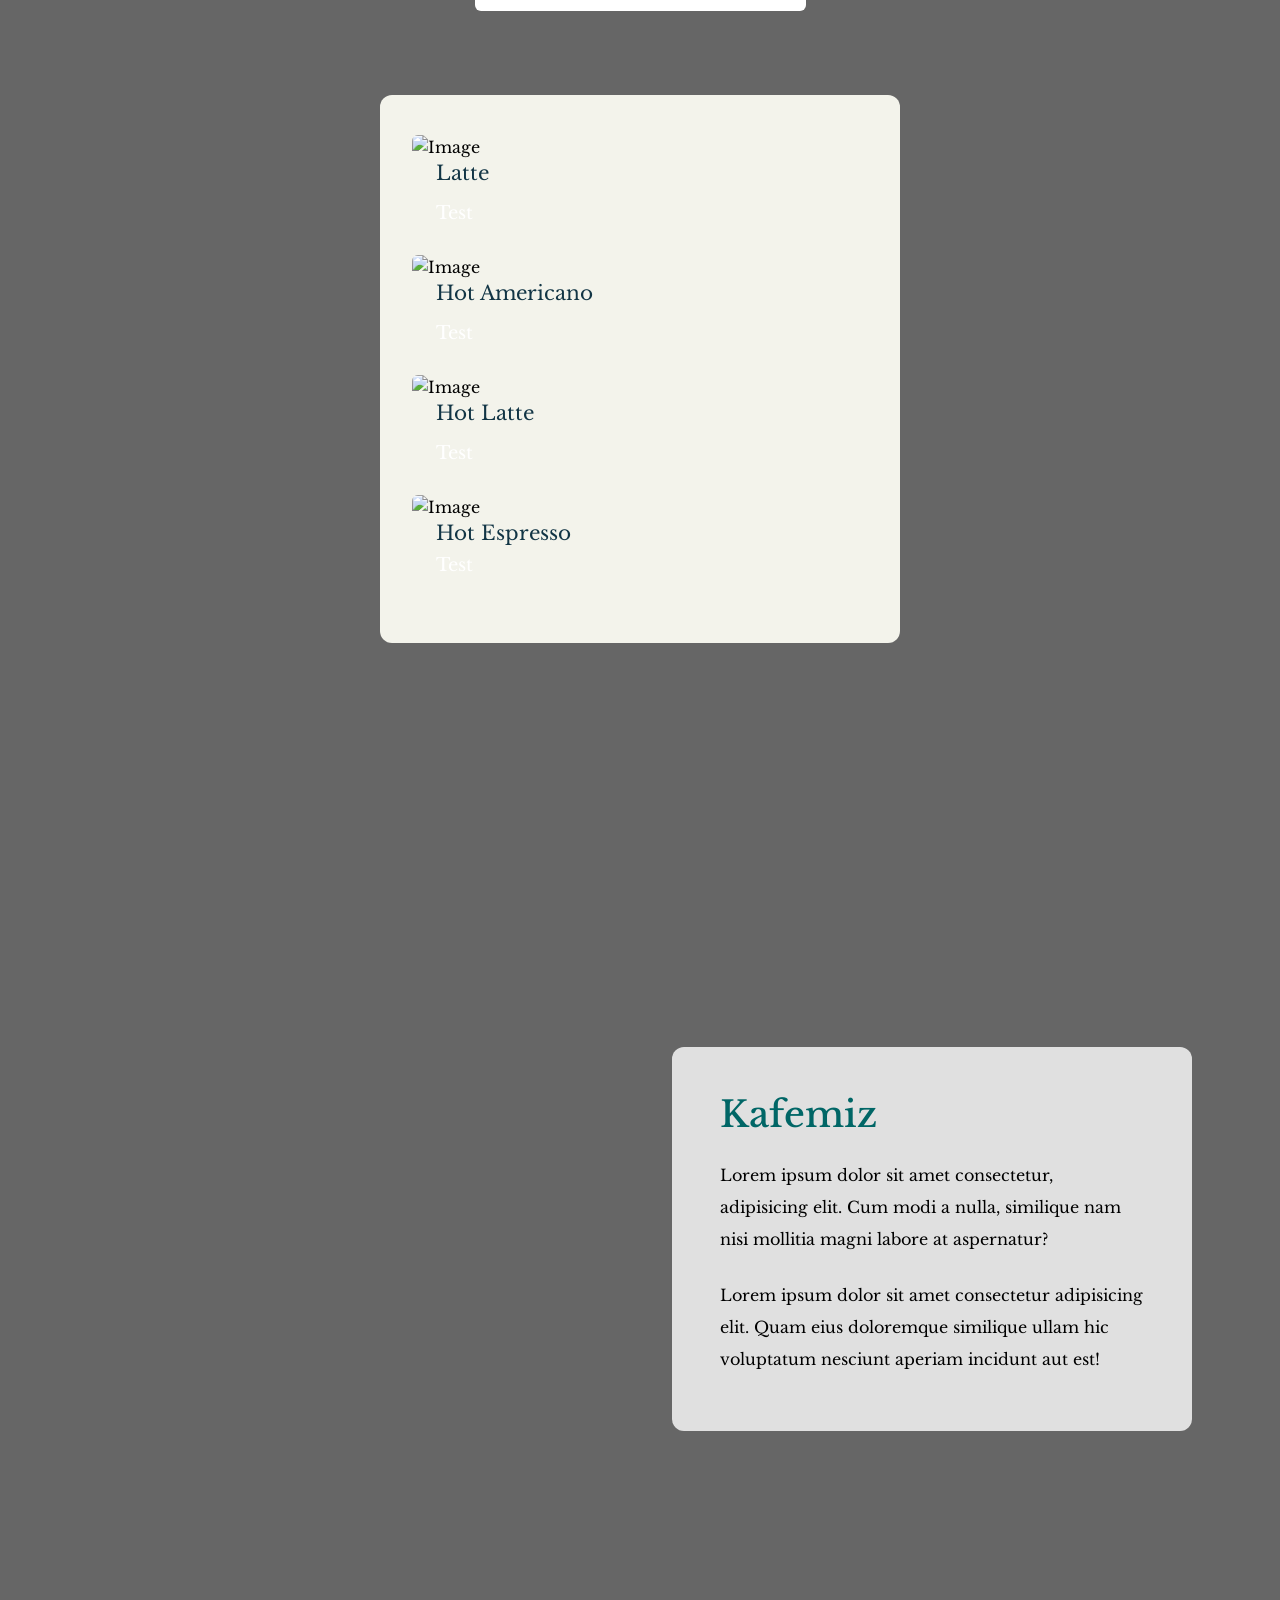
==== commit 08fd7dbd: "test" ====
--- a/index.html
+++ b/index.html
@@ -39,16 +39,14 @@
                 </ul>
             </div>
         </nav>
-        <div class="container mx-auto px-2 tm-intro-width">
+        <div class="container mx-auto px-2 tm-intro-width min-h-screen">
             <div class="sm:pb-60 sm:pt-48 py-20">
                 <div class="bg-black bg-opacity-0 p-12 mb-5">
                     <p class="text-white leading-8 text-sm font-light">
 
-                        Kahve, taze pasta ve zengin kahvaltı seçenekleriyle güne keyif katabileceğiniz
-                        samimi bir mekan yarattık. Sıcak kahve kokuları, özenle hazırlanmış lezzetler ve huzurlu bir
-                        atmosferde, sevdiklerinizle güzel anlar paylaşabileceğiniz Marquise, günün her saati için ideal
-                        bir kaçış noktası. İster keyifli bir kahvaltı, ister bir dilim tatlıyla kahve molası… Her şeyin
-                        özenle ve sevgiyle hazırlandığı bu mekanda, kendinizi evinizde gibi hissedeceksiniz. Afiyetle!
+                        Tutku, yaratıcılık ve sabırla ilerlemek mutfağın doğasında var olan temel kavramlardır. Bu
+                        doğrultuda ortaya çıkan her bir ürün bütünüyle bizi yansıtır. Malzemeler bilgi ve tecrübeyle bir
+                        araya gelir, kreatif dokunuşlarla estetiğe ve lezzete ulaşılır.
                     </p>
                 </div>
             </div>
@@ -67,43 +65,102 @@
                 <div class="flex flex-col lg:flex-row justify-around items-center ">
                     <div class="flex-1 m-5 rounded-xl px-4 py-6 sm:px-8 sm:py-10 menu-item tm-item-container">
                         <div class="flex items-start mb-6 tm-menu-item flex-col ">
-                            <img src="img/kruvasan1.jpg" alt="Image" class="rounded-md foto">
-                            <div class="ml-3 sm:m-3">
-                                <h3 class="text-lg sm:text-xl mb-2 sm:mb-3 tm-text-yellow">Sirius <br>265₺</h3>
+
+                            <div class="ml-3 sm:m-3 sm:m-3">
+                                <div class="flex justify-between">
+                                    <h3 class="text-lg sm:text-xl mb-2 sm:mb-3 tm-text-yellow">Sirius</h3>
+                                    <h3>265₺</h3>
+                                </div>
                                 <div class="text-white text-md sm:text-lg font-light mb-1 description">(Vanilya mousse,
                                     çilek confit )</div>
                             </div>
                         </div>
                         <div class="flex items-start mb-6 tm-menu-item flex-col ">
-                            <img src="img/kruvasan1.jpg" alt="Image" class="rounded-md foto">
-                            <div class="ml-3 sm:m-3 sm:m-3">
-                                <div class="flex justify-between">
-                                <h3 class="text-lg sm:text-xl mb-2 sm:mb-3 tm-text-yellow">Limeberry</h3>
-                                <h3>255₺</h3>
-                            </div>
-                                <div class="text-white text-md sm:text-lg font-light mb-1 description">(Vanilya mousse,
-                                    çilek confit )</div>
-                            </div>
-                        </div>
-                        <div class="flex items-start mb-6 tm-menu-item flex-col ">
-                            <img src="img/kruvasan1.jpg" alt="Image" class="rounded-md foto">
-                            <div class="ml-3 sm:m-3">
-                                <h3 class="text-lg sm:text-xl mb-2 sm:mb-3 tm-text-yellow">Limeberry 255₺</h3>
-                                <div class="text-white text-md sm:text-lg font-light mb-1 description">(Vanilya mousse,
-                                    çilek confit )</div>
-                            </div>
-                        </div>
-                        <div class="flex items-start mb-6 tm-menu-item flex-col ">
-                            <img src="img/kruvasan1.jpg" alt="Image" class="rounded-md foto">
-                            <div class="ml-3 sm:m-3">
-                                <h3 class="text-lg sm:text-xl mb-2 sm:mb-3 tm-text-yellow">Limeberry <br>255₺</h3>
-                                <div class="text-white text-md sm:text-lg font-light mb-1 description">(Vanilya mousse,
-                                    çilek confit )</div>
+
+                            <div class="ml-3 sm:m-3 sm:m-3">
+                                <div class="flex justify-between">
+                                    <h3 class="text-lg sm:text-xl mb-2 sm:mb-3 tm-text-yellow">Limeberry</h3>
+                                    <h3>255₺</h3>
+                                </div>
+                                <div class="text-white text-md sm:text-lg font-light mb-1 description">(Limon krema, kek
+                                    katmanı, <br>yaban mersini)</div>
+                            </div>
+                        </div>
+                        <div class="flex items-start mb-6 tm-menu-item flex-col ">
+
+                            <div class="ml-3 sm:m-3 sm:m-3">
+                                <div class="flex justify-between">
+                                    <h3 class="text-lg sm:text-xl mb-2 sm:mb-3 tm-text-yellow">Monet</h3>
+                                    <h3>260₺</h3>
+                                </div>
+                                <div class="text-white text-md sm:text-lg font-light mb-1 description">(Vanilya krema,
+                                    dakuaz, <br> çilek, yaban mersini)</div>
+                            </div>
+                        </div>
+                        <div class="flex items-start mb-6 tm-menu-item flex-col ">
+
+                            <div class="ml-3 sm:m-3 sm:m-3">
+                                <div class="flex justify-between">
+                                    <h3 class="text-lg sm:text-xl mb-2 sm:mb-3 tm-text-yellow">Marki</h3>
+                                    <h3>255₺</h3>
+                                </div>
+                                <div class="text-white text-md sm:text-lg font-light mb-1 description">(Çikolatalı çıtır
+                                    taban, <br> Marquise özel krema)</div>
+                            </div>
+                        </div>
+                        <div class="flex items-start mb-6 tm-menu-item flex-col ">
+
+                            <div class="ml-3 sm:m-3 sm:m-3">
+                                <div class="flex justify-between">
+                                    <h3 class="text-lg sm:text-xl mb-2 sm:mb-3 tm-text-yellow">San Sebastian</h3>
+                                    <h3 class="ml-2">245₺</h3>
+                                </div>
+                                <div class="text-white text-md sm:text-lg font-light mb-1 description">Ekstra Çikolata
+                                    30₺</div>
+                            </div>
+                        </div>
+                        <div class="flex items-start mb-6 tm-menu-item flex-col ">
+
+                            <div class="ml-3 sm:m-3 sm:m-3">
+                                <div class="flex justify-between">
+                                    <h3 class="text-lg sm:text-xl mb-2 sm:mb-3 tm-text-yellow">Choco Bomb </h3>
+                                    <h3 class="ml-3">260₺</h3>
+                                </div>
+
+                                <div class="text-white text-md sm:text-lg font-light mb-1 description">(Sıcak çikolata
+                                    ve
+                                    <br>çilek ile servis edilir)
+                                </div>
+                            </div>
+                        </div>
+                        <div class="flex items-start mb-6 tm-menu-item flex-col ">
+
+                            <div class="ml-3 sm:m-3 sm:m-3">
+                                <div class="flex justify-between">
+                                    <h3 class="text-lg sm:text-xl mb-2 sm:mb-3 tm-text-yellow">Piccolo Coco</h3>
+                                    <h3 class="ml-3">260₺</h3>
+                                </div>
+                                <div class="text-white text-md sm:text-lg font-light mb-1 description">(Mango cremeux,
+                                    <br> Hindistan cevizi mousse)
+                                </div>
+                            </div>
+                        </div>
+                        <div class="flex items-start mb-6 tm-menu-item flex-col ">
+
+                            <div class="ml-3 sm:m-3 sm:m-3">
+                                <div class="flex justify-between">
+                                    <h3 class="text-lg sm:text-xl mb-2 sm:mb-3 tm-text-yellow">Matisse</h3>
+                                    <h3>265₺</h3>
+                                </div>
+                                <div class="text-white text-md sm:text-lg font-light mb-1 description">(Antep fıstıklı
+                                    krema, <br> frambuaz dolgu)
+                                </div>
                             </div>
                         </div>
                     </div>
 
                 </div>
+
             </div>
         </div>
         <!--Sıcak Kahveler-->
@@ -117,52 +174,94 @@
                 <div class="flex flex-col lg:flex-row justify-around items-center">
                     <div class="flex-1 m-5 rounded-xl px-4 py-6 sm:px-8 sm:py-10 menu-item tm-item-container">
                         <div class="flex items-start mb-6 tm-menu-item flex-col">
-                            <img src="img/flatwhite.jpg" alt="Image" class="rounded-md foto">
-                            <div class="ml-3 sm:ml-6">
-                                <h3 class="text-lg sm:text-xl mb-2 sm:mb-3 tm-text-yellow">Latte</h3>
-                                <div class="text-white text-md sm:text-lg font-light mb-1">Test</div>
-                            </div>
-                        </div>
-                        <div class="flex items-start mb-6 tm-menu-item flex-col">
-                            <img src="img/kruvasan1.jpg" alt="Image" class="rounded-md foto">
-                            <div class="ml-3 sm:ml-6">
-                                <h3 class="text-lg sm:text-xl mb-2 sm:mb-3 tm-text-yellow">Basic Kruvasan</h3>
-                                <div class="text-white text-md sm:text-lg font-light mb-1">315₺</div>
-                            </div>
-                        </div>
-                        <div class="flex items-start mb-6 tm-menu-item flex-col">
-                            <img src="img/kruvasan2.jpg" alt="Image" class="rounded-md foto">
-                            <div class="ml-3 sm:ml-6">
-                                <h3 class="text-lg sm:text-xl mb-2 sm:mb-3 tm-text-yellow">Pesto</h3>
-                                <div class="text-white text-md sm:text-lg font-light mb-1">315₺</div>
-                            </div>
-                        </div>
-                        <div class="flex items-start mb-6 tm-menu-item flex-col">
-                            <img src="img/menu-item-3.jpg" alt="Image" class="rounded-md foto">
-                            <div class="ml-3 sm:ml-6">
-                                <h3 class="text-lg sm:text-xl mb-2 sm:mb-3 tm-text-yellow">Egg Beef</h3>
-                                <div class="text-white text-md sm:text-lg font-light mb-1">320₺</div>
-                            </div>
-                        </div>
-                        <div class="flex items-start mb-6 tm-menu-item flex-col">
-                            <img src="img/kruvasan4.jpg" alt="Image" class="rounded-md foto">
-                            <div class="ml-3 sm:ml-6">
-                                <h3 class="text-lg sm:text-xl tm-text-yellow mb-1">Olive</h3>
-                                <div class="text-white text-md sm:text-lg font-light">310₺</div>
-                            </div>
-                        </div>
-                        <div class="flex items-start mb-6 tm-menu-item flex-col">
-                            <img src="img/kruvasan3.jpg" alt="Image" class="rounded-md foto">
-                            <div class="ml-3 sm:ml-6">
-                                <h3 class="text-lg sm:text-xl tm-text-yellow mb-1">Ched Beef</h3>
-                                <div class="text-white text-md sm:text-lg font-light">320₺</div>
-                            </div>
-                        </div>
-                        <div class="flex items-start mb-6 tm-menu-item flex-col">
-                            <img src="img/frenchtoast.jpg" alt="Image" class="rounded-md foto">
-                            <div class="ml-3 sm:ml-6">
-                                <h3 class="text-lg sm:text-xl tm-text-yellow mb-1">French Toast</h3>
-                                <div class="text-white text-md sm:text-lg font-light">310₺</div>
+
+                            <div class="ml-3 sm:ml-6 flex flex-row">
+                                <h3 class="text-lg sm:text-xl mb-2 sm:mb-3 tm-text-yellow">Türk Kahvesi </h3>
+                                <div class=" description ml-10  text-md sm:text-lg font-light mb-1">70₺ </div>
+                            </div>
+                        </div>
+                        <div class="flex items-start mb-6 tm-menu-item flex-col">
+
+                            <div class="ml-3 sm:ml-6 flex flex-row">
+                                <h3 class="text-lg sm:text-xl mb-2 sm:mb-3 tm-text-yellow">Double Türk Kahvesi </h3>
+                                <div class=" description ml-10 text-white text-md sm:text-lg font-light mb-1"> 110₺
+                                </div>
+                            </div>
+                        </div>
+                        <div class="flex items-start mb-6 tm-menu-item flex-col">
+
+                            <div class="ml-3 sm:ml-6 flex flex-row">
+                                <h3 class="text-lg sm:text-xl mb-2 sm:mb-3 tm-text-yellow">Espresso</h3>
+                                <div class=" description ml-10 text-white text-md sm:text-lg font-light mb-1">75₺</div>
+                            </div>
+                        </div>
+                        <div class="flex items-start mb-6 tm-menu-item flex-col">
+
+                            <div class="ml-3 sm:ml-6 flex flex-row">
+                                <h3 class="text-lg sm:text-xl mb-2 sm:mb-3 tm-text-yellow">Americano</h3>
+                                <div class=" description ml-10 text-white text-md sm:text-lg font-light mb-1"> 120₺
+                                </div>
+                            </div>
+                        </div>
+                        <div class="flex items-start mb-6 tm-menu-item flex-col">
+
+                            <div class="ml-3 sm:ml-6 flex flex-row">
+                                <h3 class="text-lg sm:text-xl tm-text-yellow mb-1">Cortado </h3>
+                                <div class=" description ml-10 text-white text-md sm:text-lg font-light">125₺</div>
+                            </div>
+                        </div>
+                        <div class="flex items-start mb-6 tm-menu-item flex-col">
+
+                            <div class="ml-3 sm:ml-6 flex flex-row">
+                                <h3 class="text-lg sm:text-xl tm-text-yellow mb-1">Cappuccino</h3>
+                                <div class="description ml-10 text-white text-md sm:text-lg font-light">135₺</div>
+                            </div>
+                        </div>
+                        <div class="flex items-start mb-6 tm-menu-item flex-col">
+
+                            <div class="ml-3 sm:ml-6 flex flex-row">
+                                <h3 class="text-lg sm:text-xl tm-text-yellow mb-1">Caffe Latte</h3>
+                                <div class="description ml-10 text-white text-md sm:text-lg font-light">125₺</div>
+                            </div>
+                        </div>
+                        <div class="flex items-start mb-6 tm-menu-item flex-col">
+
+                            <div class="ml-3 sm:ml-6 flex flex-row">
+                                <h3 class="text-lg sm:text-xl tm-text-yellow mb-1">Flat White</h3>
+                                <div class="description ml-10 text-white text-md sm:text-lg font-light">135₺</div>
+                            </div>
+                        </div>
+                        <div class="flex items-start mb-6 tm-menu-item flex-col">
+
+                            <div class="ml-3 sm:ml-6 flex flex-row">
+                                <h3 class="text-lg sm:text-xl tm-text-yellow mb-1">Mocha </h3>
+                                <div class="description ml-10 text-white text-md sm:text-lg font-light">150₺</div>
+                            </div>
+                        </div>
+                        <div class="flex items-start mb-6 tm-menu-item flex-col">
+
+                            <div class="ml-3 sm:ml-6 flex flex-row">
+                                <h3 class="text-lg sm:text-xl tm-text-yellow mb-1">White Chocolate Mocha </h3>
+                                <div class="description ml-10 text-white text-md sm:text-lg font-light">150₺</div>
+                            </div>
+                        </div>
+                        <div class="flex items-start mb-6 tm-menu-item flex-col">
+
+                            <div class="ml-3 sm:ml-6 flex flex-row">
+                                <h3 class="text-lg sm:text-xl tm-text-yellow mb-1">Caramel Macchiato </h3>
+                                <div class="description ml-10 text-white text-md sm:text-lg font-light">150₺</div>
+                            </div>
+                        </div>
+                        <div class="flex items-start mb-6 tm-menu-item flex-col">
+
+                            <div class="ml-3 sm:ml-6 flex flex-row">
+                                <h3 class="text-lg sm:text-xl tm-text-yellow mb-1">Filtre Kahve </h3>
+                                <div class="description ml-10 text-white text-md sm:text-lg font-light">130₺</div>
+                            </div>
+                            <div>
+                                <h3 class="description mt-6 ml-3">Ekstra Süt ₺25 <br> Ekstra Shot ₺35 <br> Ekstra Şurup
+                                    ₺35
+                                </h3>
                             </div>
                         </div>
                     </div>
@@ -181,56 +280,55 @@
                 <div class="flex flex-col lg:flex-row justify-around items-center">
                     <div class="flex-1 m-5 rounded-xl px-4 py-6 sm:px-8 sm:py-10 menu-item tm-item-container">
                         <div class="flex items-start mb-6 tm-menu-item flex-col">
-                            <img src="img/flatwhite.jpg" alt="Image" class="rounded-md foto">
-                            <div class="ml-3 sm:ml-6">
-                                <h3 class="text-lg sm:text-xl mb-2 sm:mb-3 tm-text-yellow">Latte</h3>
-                                <div class="text-white text-md sm:text-lg font-light mb-1">Test</div>
-                            </div>
-                        </div>
-                        <div class="flex items-start mb-6 tm-menu-item flex-col">
-                            <img src="img/kruvasan1.jpg" alt="Image" class="rounded-md foto">
-                            <div class="ml-3 sm:ml-6">
-                                <h3 class="text-lg sm:text-xl mb-2 sm:mb-3 tm-text-yellow">Basic Kruvasan</h3>
-                                <div class="text-white text-md sm:text-lg font-light mb-1">315₺</div>
-                            </div>
-                        </div>
-                        <div class="flex items-start mb-6 tm-menu-item flex-col">
-                            <img src="img/kruvasan2.jpg" alt="Image" class="rounded-md foto">
-                            <div class="ml-3 sm:ml-6">
-                                <h3 class="text-lg sm:text-xl mb-2 sm:mb-3 tm-text-yellow">Pesto</h3>
-                                <div class="text-white text-md sm:text-lg font-light mb-1">315₺</div>
-                            </div>
-                        </div>
-                        <div class="flex items-start mb-6 tm-menu-item flex-col">
-                            <img src="img/menu-item-3.jpg" alt="Image" class="rounded-md foto">
-                            <div class="ml-3 sm:ml-6">
-                                <h3 class="text-lg sm:text-xl mb-2 sm:mb-3 tm-text-yellow">Egg Beef</h3>
-                                <div class="text-white text-md sm:text-lg font-light mb-1">320₺</div>
-                            </div>
-                        </div>
-                        <div class="flex items-start mb-6 tm-menu-item flex-col">
-                            <img src="img/kruvasan4.jpg" alt="Image" class="rounded-md foto">
-                            <div class="ml-3 sm:ml-6">
-                                <h3 class="text-lg sm:text-xl tm-text-yellow mb-1">Olive</h3>
-                                <div class="text-white text-md sm:text-lg font-light">310₺</div>
-                            </div>
-                        </div>
-                        <div class="flex items-start mb-6 tm-menu-item flex-col">
-                            <img src="img/kruvasan3.jpg" alt="Image" class="rounded-md foto">
-                            <div class="ml-3 sm:ml-6">
-                                <h3 class="text-lg sm:text-xl tm-text-yellow mb-1">Ched Beef</h3>
-                                <div class="text-white text-md sm:text-lg font-light">320₺</div>
-                            </div>
-                        </div>
-                        <div class="flex items-start mb-6 tm-menu-item flex-col">
-                            <img src="img/frenchtoast.jpg" alt="Image" class="rounded-md foto">
-                            <div class="ml-3 sm:ml-6">
-                                <h3 class="text-lg sm:text-xl tm-text-yellow mb-1">French Toast</h3>
-                                <div class="text-white text-md sm:text-lg font-light">310₺</div>
+
+                            <div class="ml-3 sm:ml-6 flex flex-row">
+                                <h3 class="text-lg sm:text-xl mb-2 sm:mb-3 tm-text-yellow">Iced Americano</h3>
+                                <div class=" description ml-10 text-md sm:text-lg font-light mb-1 ml-8">125₺</div>
+                            </div>
+                        </div>
+                        <div class="flex items-start mb-6 tm-menu-item flex-col">
+
+                            <div class="ml-3 sm:ml-6 flex flex-row">
+                                <h3 class="text-lg sm:text-xl mb-2 sm:mb-3 tm-text-yellow">Iced Latte</h3>
+                                <div class=" description ml-10 text-md sm:text-lg font-light mb-1 ml-8">135₺</div>
+                            </div>
+                        </div>
+                        <div class="flex items-start mb-6 tm-menu-item flex-col">
+
+                            <div class="ml-3 sm:ml-6 flex flex-row">
+                                <h3 class="text-lg sm:text-xl mb-2 sm:mb-3 tm-text-yellow">Iced Mocha </h3>
+                                <div class=" description ml-10 text-md sm:text-lg font-light mb-1 ml-8">155₺</div>
+                            </div>
+                        </div>
+                        <div class="flex items-start mb-6 tm-menu-item flex-col">
+
+                            <div class="ml-3 sm:ml-6 flex flex-row">
+                                <h3 class="text-lg sm:text-xl mb-2 sm:mb-3 tm-text-yellow">Iced W.Chocolate Mocha </h3>
+                                <div class=" description ml-10 text-md sm:text-lg font-light mb-1 ml-8">155₺</div>
+                            </div>
+                        </div>
+                        <div class="flex items-start mb-6 tm-menu-item flex-col">
+
+                            <div class="ml-3 sm:ml-6 flex flex-row">
+                                <h3 class="text-lg sm:text-xl mb-2 sm:mb-3 tm-text-yellow">Iced Caramel Macchiato </h3>
+                                <div class=" description ml-10 text-md sm:text-lg font-light mb-1 ml-8">155₺</div>
+                            </div>
+                        </div>
+                        <div class="flex items-start mb-6 tm-menu-item flex-col">
+
+                            <div class="ml-3 sm:ml-6 flex flex-row">
+                                <h3 class="text-lg sm:text-xl mb-2 sm:mb-3 tm-text-yellow">Iced Flat White </h3>
+                                <div class=" description ml-10 text-md sm:text-lg font-light mb-1 ml-8">145₺</div>
+                            </div>
+                        </div>
+                        <div class="flex items-start mb-6 tm-menu-item flex-col">
+
+                            <div class="ml-3 sm:ml-6 flex flex-row">
+                                <h3 class="text-lg sm:text-xl mb-2 sm:mb-3 tm-text-yellow">Cold Brew </h3>
+                                <div class=" description ml-10 text-md sm:text-lg font-light mb-1 ml-8">140₺</div>
                             </div>
                         </div>
                     </div>
-
                 </div>
             </div>
         </div>
@@ -239,60 +337,134 @@
             <div class="container mx-auto tm-container py-24 sm:py-48">
                 <div class="text-center mb-16">
                     <h2 class="bg-white tm-text-brown py-6 px-12 text-4xl font-medium inline-block rounded-md">
-                        Kruvasan
+                        Bakery
                     </h2>
                 </div>
                 <div class="flex flex-col lg:flex-row justify-around items-center">
                     <div class="flex-1 m-5 rounded-xl px-4 py-6 sm:px-8 sm:py-10 menu-item tm-item-container">
                         <div class="flex items-start mb-6 tm-menu-item flex-col">
-                            <img src="img/menu-item-1.jpg" alt="Image" class="rounded-md foto">
+                            <img src="img/kahvalti.jpg" alt="Image" class="rounded-md foto">
+                            <div class="ml-3 sm:ml-6">
+                                <h3 class="text-lg sm:text-xl mb-2 sm:mb-3 tm-text-yellow">Marquise Kahvaltı</h3>
+                                <div class=" description text-md sm:text-lg font-light mb-1">950₺</div>
+                            </div>
+                        </div>
+                        <div class="flex items-start mb-6 tm-menu-item flex-col">
+                            <img src="img/kruvasan.jpg" alt="Image" class="rounded-md foto">
                             <div class="ml-3 sm:ml-6">
                                 <h3 class="text-lg sm:text-xl mb-2 sm:mb-3 tm-text-yellow">Kruvasan</h3>
-                                <div class="text-white text-md sm:text-lg font-light mb-1">130₺</div>
+                                <div class=" description text-md sm:text-lg font-light mb-1">130₺</div>
                             </div>
                         </div>
                         <div class="flex items-start mb-6 tm-menu-item flex-col">
                             <img src="img/kruvasan1.jpg" alt="Image" class="rounded-md foto">
                             <div class="ml-3 sm:ml-6">
                                 <h3 class="text-lg sm:text-xl mb-2 sm:mb-3 tm-text-yellow">Basic Kruvasan</h3>
-                                <div class="text-white text-md sm:text-lg font-light mb-1">315₺</div>
+                                <div class=" description text-md sm:text-lg font-light mb-1">280₺</div>
                             </div>
                         </div>
                         <div class="flex items-start mb-6 tm-menu-item flex-col">
                             <img src="img/kruvasan2.jpg" alt="Image" class="rounded-md foto">
                             <div class="ml-3 sm:ml-6">
                                 <h3 class="text-lg sm:text-xl mb-2 sm:mb-3 tm-text-yellow">Pesto</h3>
-                                <div class="text-white text-md sm:text-lg font-light mb-1">315₺</div>
-                            </div>
-                        </div>
-                        <div class="flex items-start mb-6 tm-menu-item flex-col">
-                            <img src="img/menu-item-3.jpg" alt="Image" class="rounded-md foto">
+                                <div class=" description text-md sm:text-lg font-light mb-1">315₺</div>
+                            </div>
+                        </div>
+                        <div class="flex items-start mb-6 tm-menu-item flex-col">
+                            <img src="img/eggbef.jpg" alt="Image" class="rounded-md foto">
                             <div class="ml-3 sm:ml-6">
                                 <h3 class="text-lg sm:text-xl mb-2 sm:mb-3 tm-text-yellow">Egg Beef</h3>
-                                <div class="text-white text-md sm:text-lg font-light mb-1">320₺</div>
+                                <div class=" description text-md sm:text-lg font-light mb-1">320₺</div>
                             </div>
                         </div>
                         <div class="flex items-start mb-6 tm-menu-item flex-col">
                             <img src="img/kruvasan4.jpg" alt="Image" class="rounded-md foto">
                             <div class="ml-3 sm:ml-6">
-                                <h3 class="text-lg sm:text-xl tm-text-yellow mb-1">Olive</h3>
-                                <div class="text-white text-md sm:text-lg font-light">310₺</div>
-                            </div>
-                        </div>
-                        <div class="flex items-start mb-6 tm-menu-item flex-col">
-                            <img src="img/kruvasan3.jpg" alt="Image" class="rounded-md foto">
-                            <div class="ml-3 sm:ml-6">
-                                <h3 class="text-lg sm:text-xl tm-text-yellow mb-1">Ched Beef</h3>
-                                <div class="text-white text-md sm:text-lg font-light">320₺</div>
+                                <h3 class="text-lg sm:text-xl mb-2 sm:mb-3 tm-text-yellow">Olive</h3>
+                                <div class=" description text-md sm:text-lg font-light mb-1">310₺</div>
+                            </div>
+                        </div>
+                        <div class="flex items-start mb-6 tm-menu-item flex-col">
+                            <img src="img/kruvasan5.jpg" alt="Image" class="rounded-md foto">
+                            <div class="ml-3 sm:ml-6">
+                                <h3 class="text-lg sm:text-xl mb-2 sm:mb-3 tm-text-yellow">Ched Beef</h3>
+                                <div class=" description text-md sm:text-lg font-light mb-1">320₺</div>
                             </div>
                         </div>
                         <div class="flex items-start mb-6 tm-menu-item flex-col">
                             <img src="img/frenchtoast.jpg" alt="Image" class="rounded-md foto">
                             <div class="ml-3 sm:ml-6">
-                                <h3 class="text-lg sm:text-xl tm-text-yellow mb-1">French Toast</h3>
-                                <div class="text-white text-md sm:text-lg font-light">310₺</div>
-                            </div>
-                        </div>
+                                <h3 class="text-lg sm:text-xl mb-2 sm:mb-3 tm-text-yellow">French Toast</h3>
+                                <div class=" description text-md sm:text-lg font-light mb-1">280₺</div>
+                            </div>
+                        </div>
+                        <div class="flex items-start mb-6 tm-menu-item flex-col">
+                            <img src="img/sandwich1.jpg" alt="Image" class="rounded-md foto">
+                            <div class="ml-3 sm:ml-6">
+                                <h3 class="text-lg sm:text-xl mb-2 sm:mb-3 tm-text-yellow">Caprese Tartine</h3>
+                                <div class=" description text-md sm:text-lg font-light mb-1">280₺</div>
+                            </div>
+                        </div>
+                        <div class="flex items-start mb-6 tm-menu-item flex-col">
+                            <img src="img/sandwich2.jpg" alt="Image" class="rounded-md foto">
+                            <div class="ml-3 sm:ml-6">
+                                <h3 class="text-lg sm:text-xl mb-2 sm:mb-3 tm-text-yellow">Fig Tartine</h3>
+                                <div class=" description text-md sm:text-lg font-light mb-1">280₺</div>
+                            </div>
+                        </div>
+                        <div class="flex items-start mb-6 tm-menu-item flex-col">
+                            <img src="img/sandwcih5.jpg" alt="Image" class="rounded-md foto">
+                            <div class="ml-3 sm:ml-6">
+                                <h3 class="text-lg sm:text-xl mb-2 sm:mb-3 tm-text-yellow">Avokado Tartine</h3>
+                                <div class=" description text-md sm:text-lg font-light mb-1">280₺</div>
+                            </div>
+                        </div>
+                        <div class="flex items-start mb-6 tm-menu-item flex-col">
+                            <img src="img/sandwich7.jpg" alt="Image" class="rounded-md foto">
+                            <div class="ml-3 sm:ml-6">
+                                <h3 class="text-lg sm:text-xl mb-2 sm:mb-3 tm-text-yellow">Turkish Tartine</h3>
+                                <div class=" description text-md sm:text-lg font-light mb-1">280₺</div>
+                            </div>
+                        </div>
+                        <div class="flex items-start mb-6 tm-menu-item flex-col">
+                            <img src="img/eggsbenedict.jpg" alt="Image" class="rounded-md foto">
+                            <div class="ml-3 sm:ml-6">
+                                <h3 class="text-lg sm:text-xl mb-2 sm:mb-3 tm-text-yellow">Eggs Benedict</h3>
+                                <div class=" description text-md sm:text-lg font-light mb-1">280₺</div>
+                            </div>
+                        </div>
+                        <div class="flex items-start mb-6 tm-menu-item flex-col">
+                            <img src="img/sandwich8.jpg" alt="Image" class="rounded-md foto">
+                            <div class="ml-3 sm:ml-6">
+                                <h3 class="text-lg sm:text-xl mb-2 sm:mb-3 tm-text-yellow">Pesto Bagel</h3>
+                                <div class=" description text-md sm:text-lg font-light mb-1">280₺</div>
+                            </div>
+                        </div>
+
+                        <div class="flex items-start mb-6 tm-menu-item flex-col">
+                            <img src="img/sandwich4.jpg" alt="Image" class="rounded-md foto">
+                            <div class="ml-3 sm:ml-6">
+                                <h3 class="text-lg sm:text-xl mb-2 sm:mb-3 tm-text-yellow">Beef Bagel</h3>
+                                <div class=" description text-md sm:text-lg font-light mb-1">280₺</div>
+                            </div>
+                        </div>
+                        <div class="flex items-start mb-6 tm-menu-item flex-col">
+                            <img src="img/sandwich6.jpg" alt="Image" class="rounded-md foto">
+                            <div class="ml-3 sm:ml-6">
+                                <h3 class="text-lg sm:text-xl mb-2 sm:mb-3 tm-text-yellow">Beef Focaccia</h3>
+                                <div class=" description text-md sm:text-lg font-light mb-1">280₺</div>
+                            </div>
+                        </div>
+
+                        <div class="flex items-start mb-6 tm-menu-item flex-col">
+                            <img src="img/sandwich3.jpg" alt="Image" class="rounded-md foto">
+                            <div class="ml-3 sm:ml-6">
+                                <h3 class="text-lg sm:text-xl mb-2 sm:mb-3 tm-text-yellow">Pesto Focaccia</h3>
+                                <div class=" description text-md sm:text-lg font-light mb-1">280₺</div>
+                            </div>
+                        </div>
+
+
                     </div>
 
                 </div>
@@ -390,7 +562,6 @@
                 </div>
             </div>
         </div>
-
         <!--Bitki Caylari-->
         <div id="menu-page5" class="parallax-window" data-parallax="scroll" data-image-src="img/foto1.jpg">
             <div class="container mx-auto tm-container py-24 sm:py-48">
@@ -445,11 +616,13 @@
                 <div class="bg-white bg-opacity-80 p-12 pb-14 rounded-xl mb-5">
                     <h2 class="mb-6 tm-text-green text-4xl font-medium">Kafemiz</h2>
                     <p class="mb-6 text-base leading-8">
-                        Lorem ipsum dolor sit amet consectetur, adipisicing elit. Cum modi a nulla, similique nam nisi
+                        Lorem ipsum dolor sit amet consectetur, adipisicing elit. Cum modi a nulla, similique nam
+                        nisi
                         mollitia magni labore at aspernatur?
                     </p>
                     <p class="text-base leading-8">
-                        Lorem ipsum dolor sit amet consectetur adipisicing elit. Quam eius doloremque similique ullam
+                        Lorem ipsum dolor sit amet consectetur adipisicing elit. Quam eius doloremque similique
+                        ullam
                         hic voluptatum nesciunt aperiam incidunt aut est! </p>
                 </div>
             </div>
--- a/css/style.css
+++ b/css/style.css
@@ -4,6 +4,10 @@
 }
 .menu-item{
     background-color: #f3f3eb;
+    display: flex;
+    flex-direction: column;
+    
+    
     
 }
 .navbar{
@@ -15,11 +19,10 @@
 }
 .description{
     color: #446878;
+    font-size: 14px;
 }
 
-.menu-color{
-    
-}
+
 
 p a {
     color: #FF6;
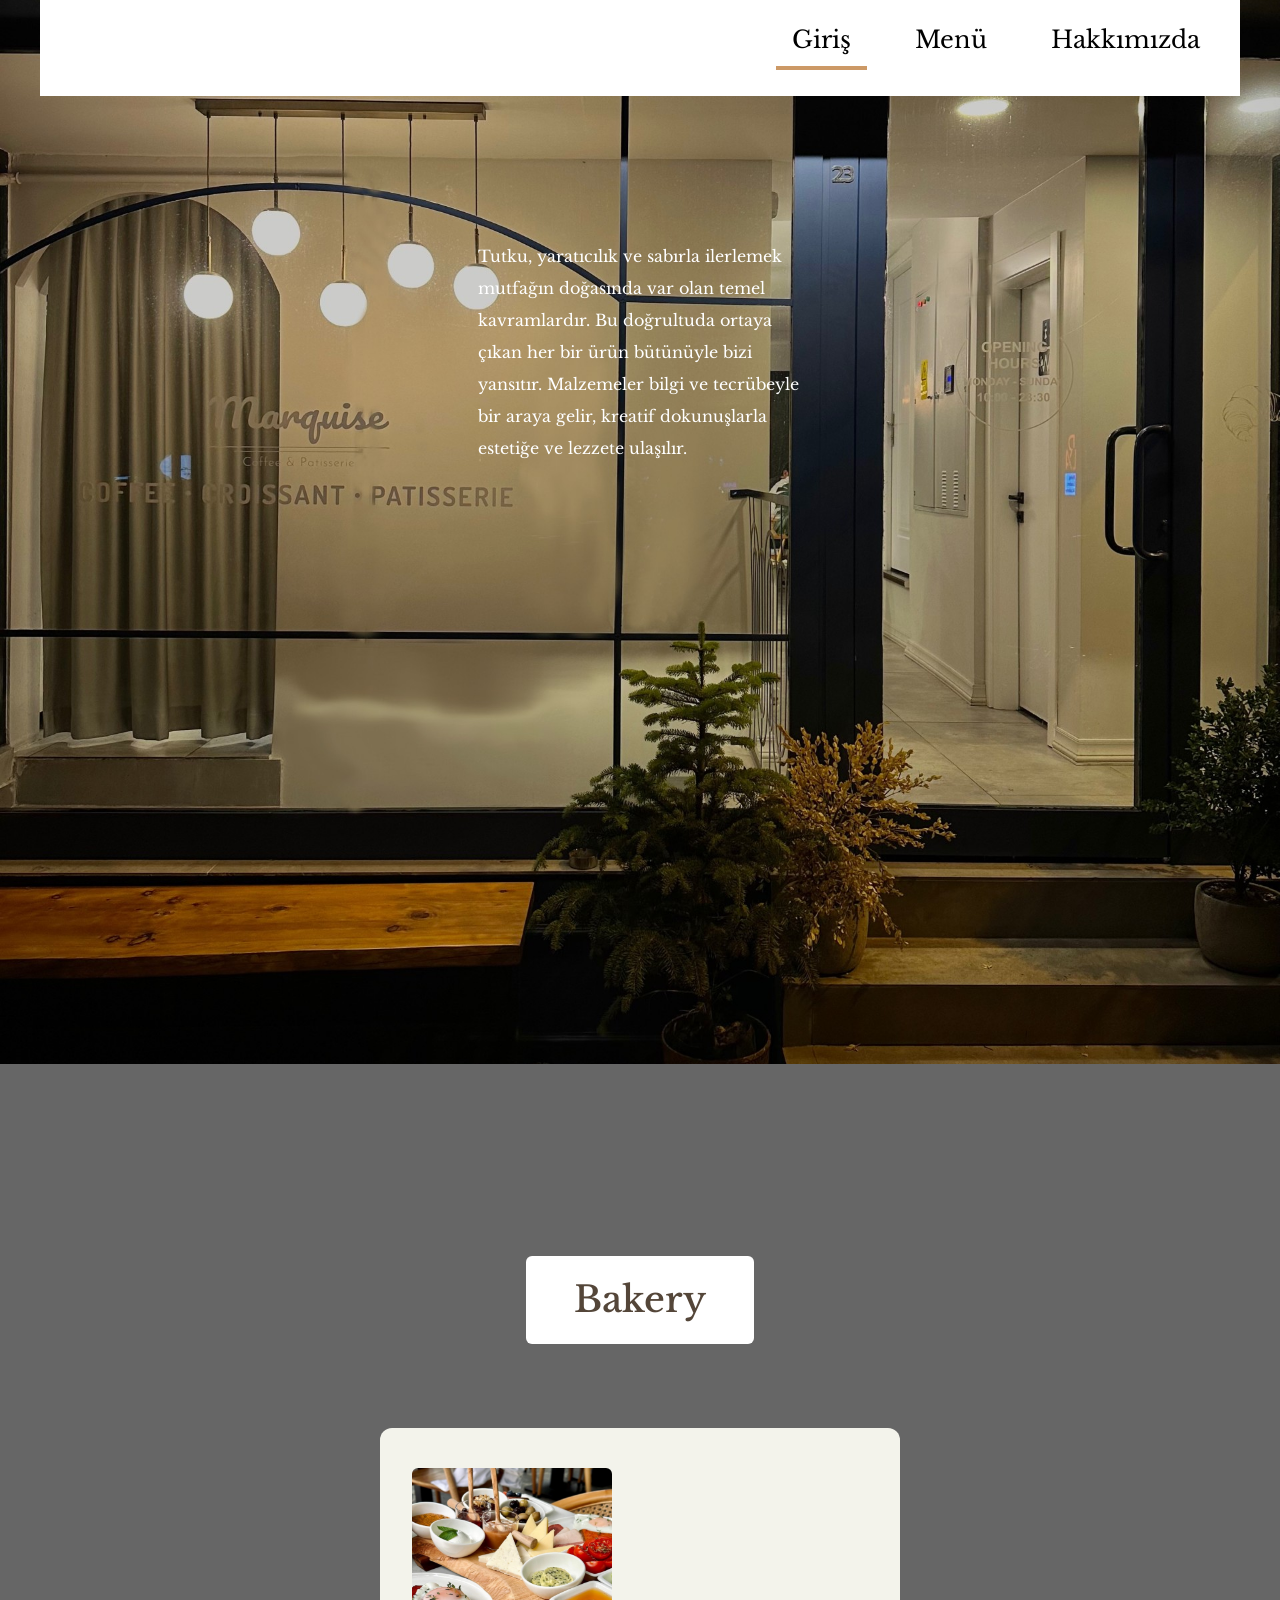
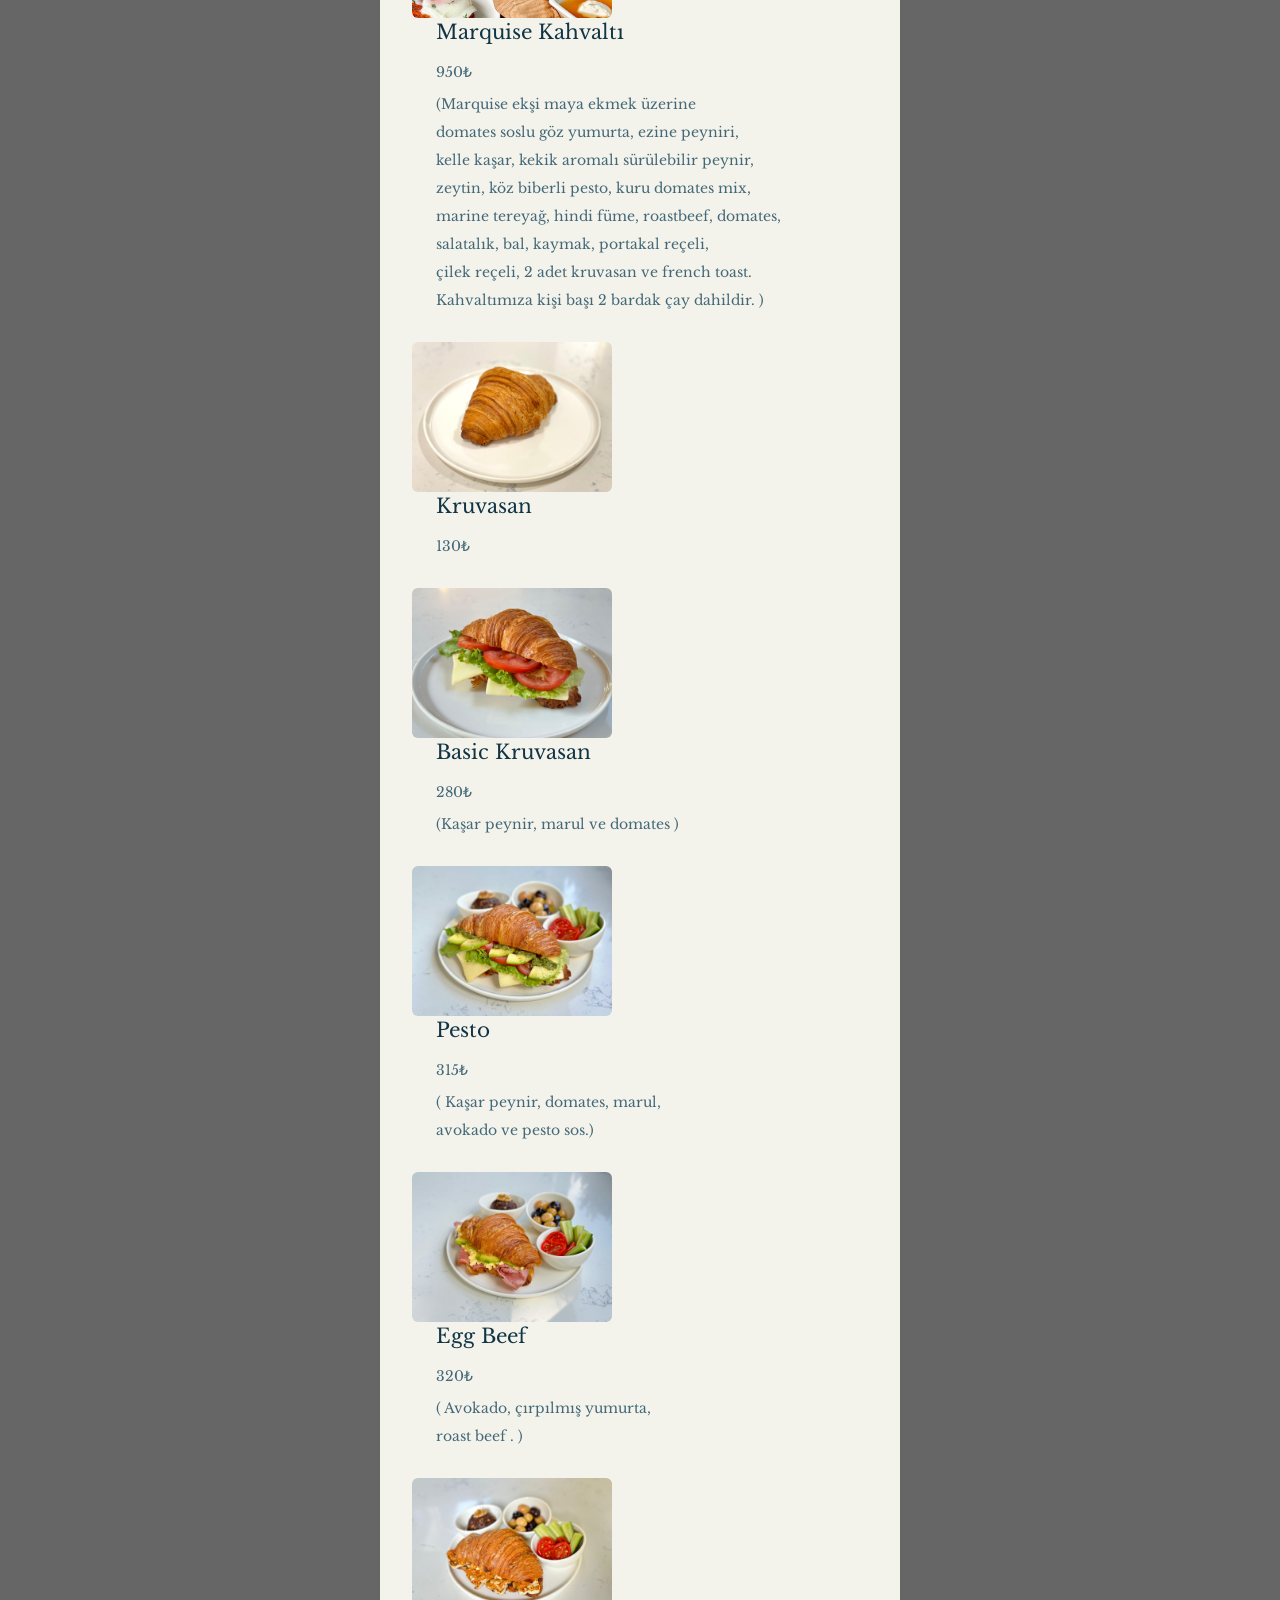
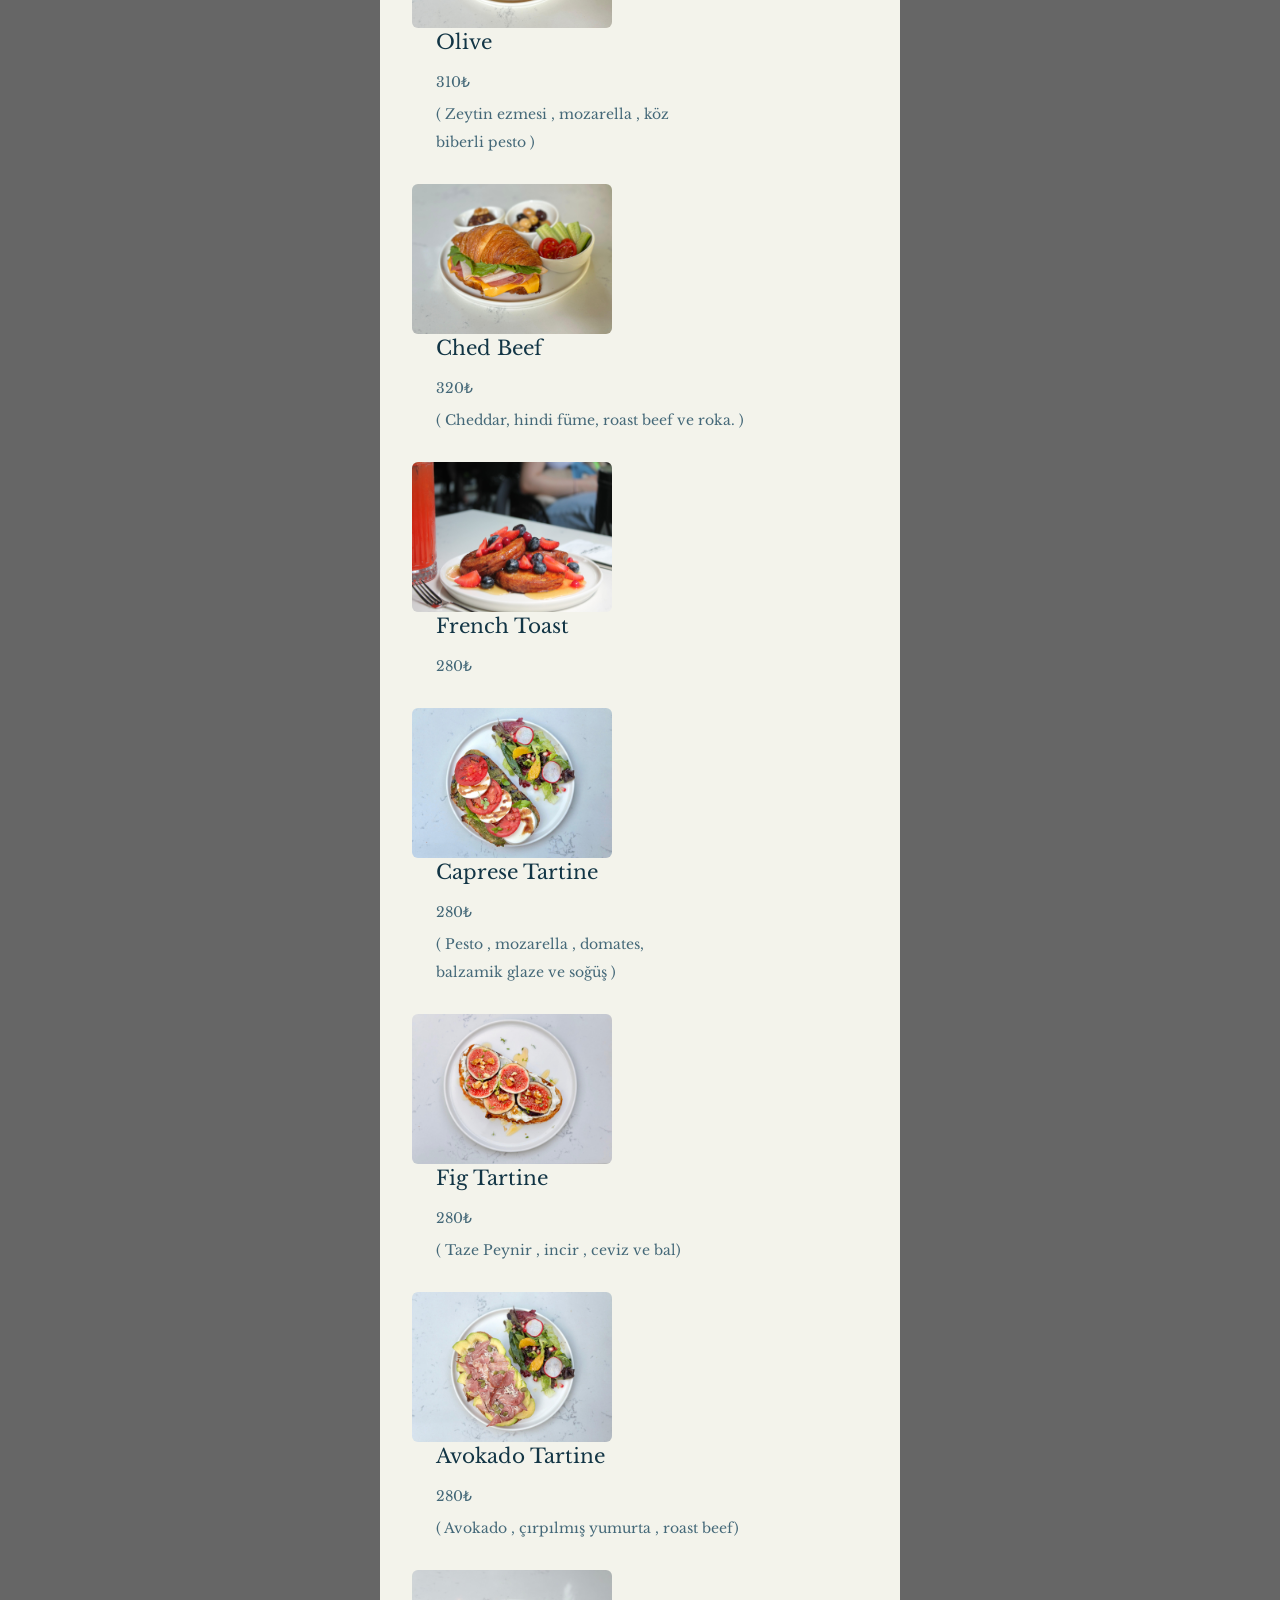
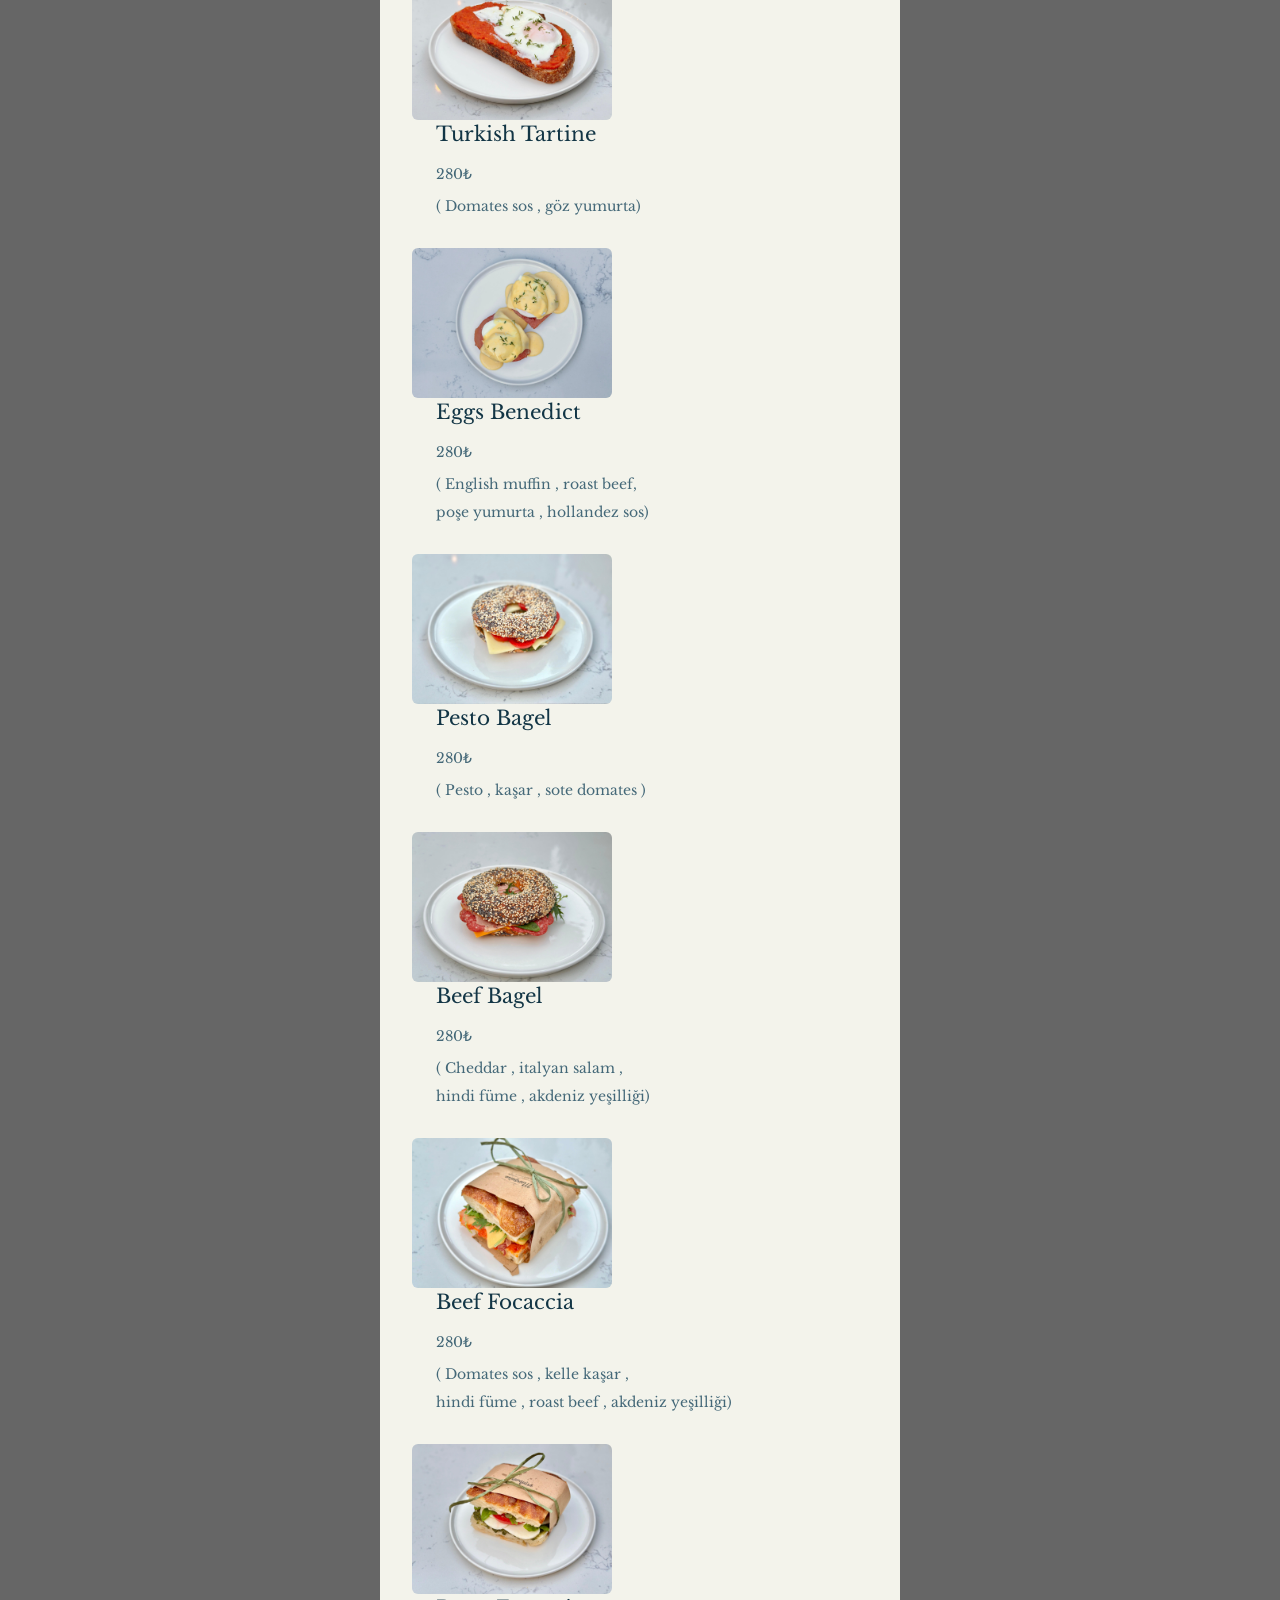
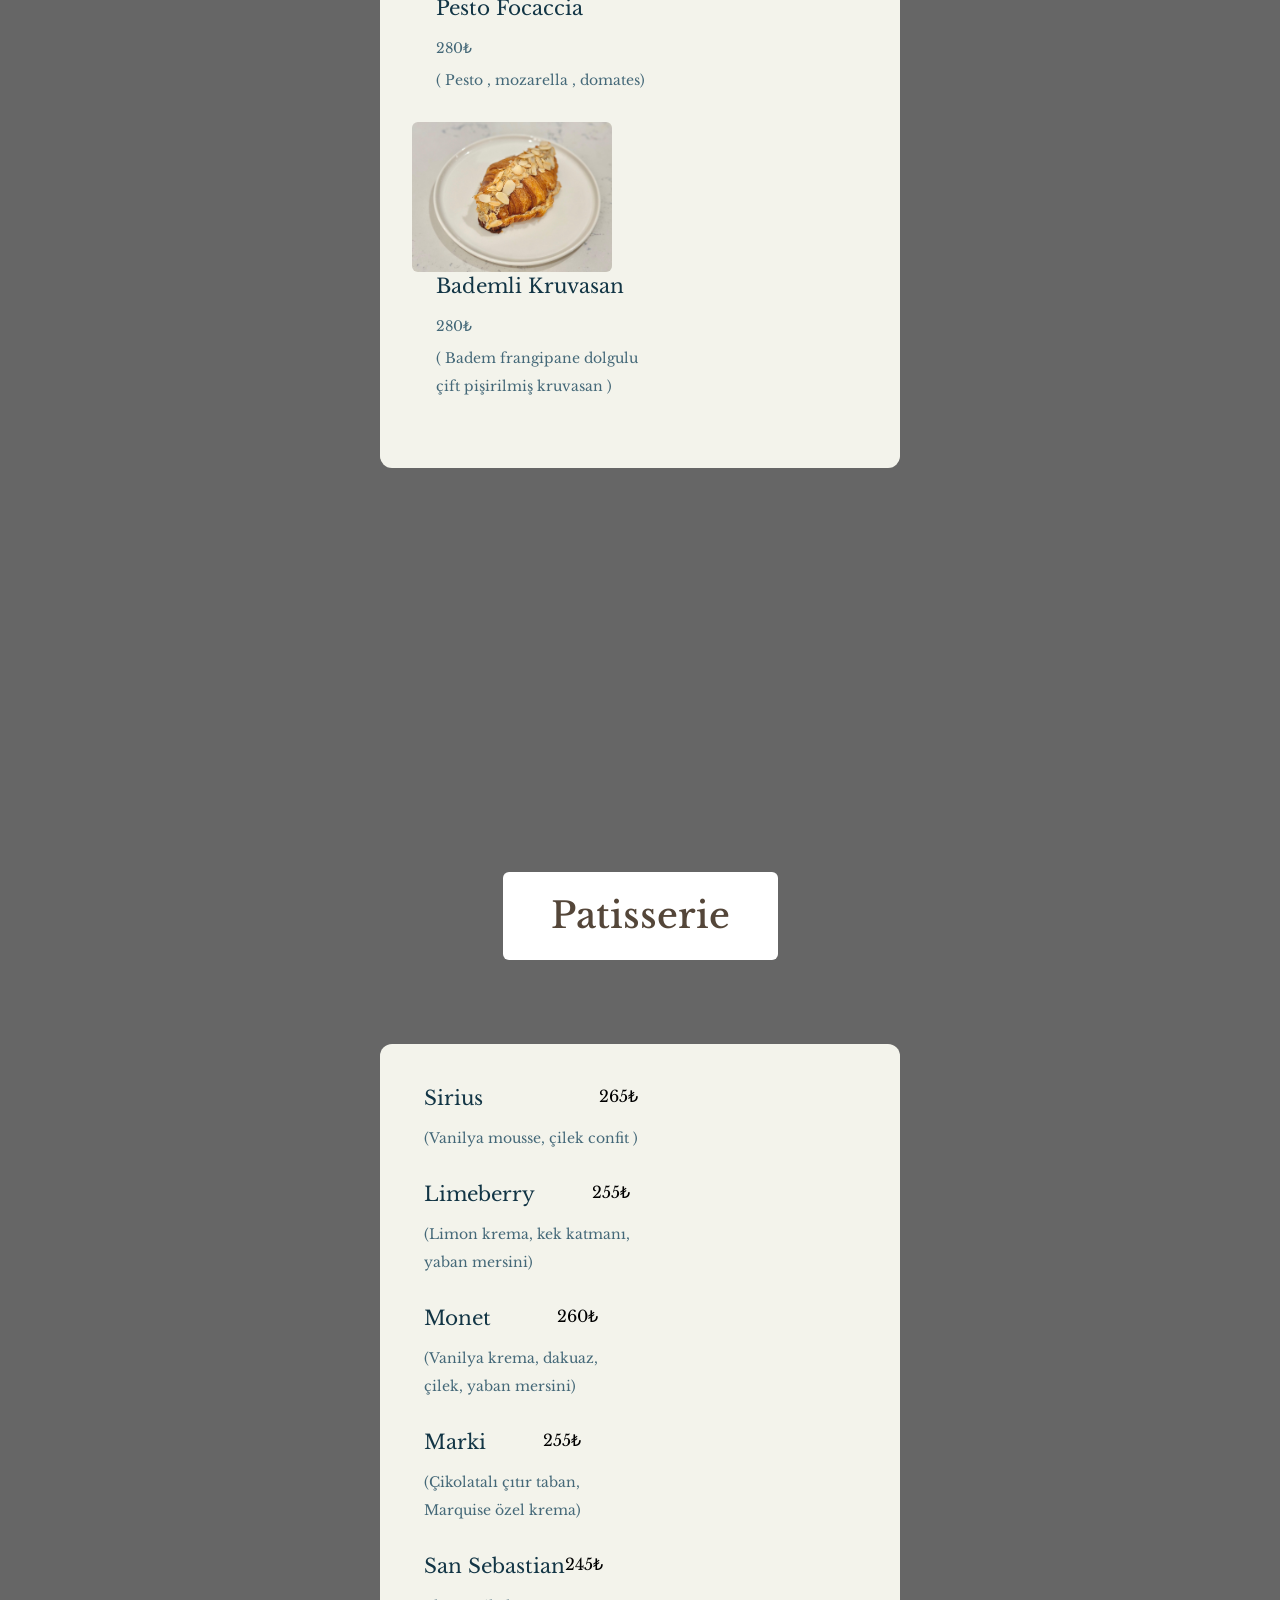
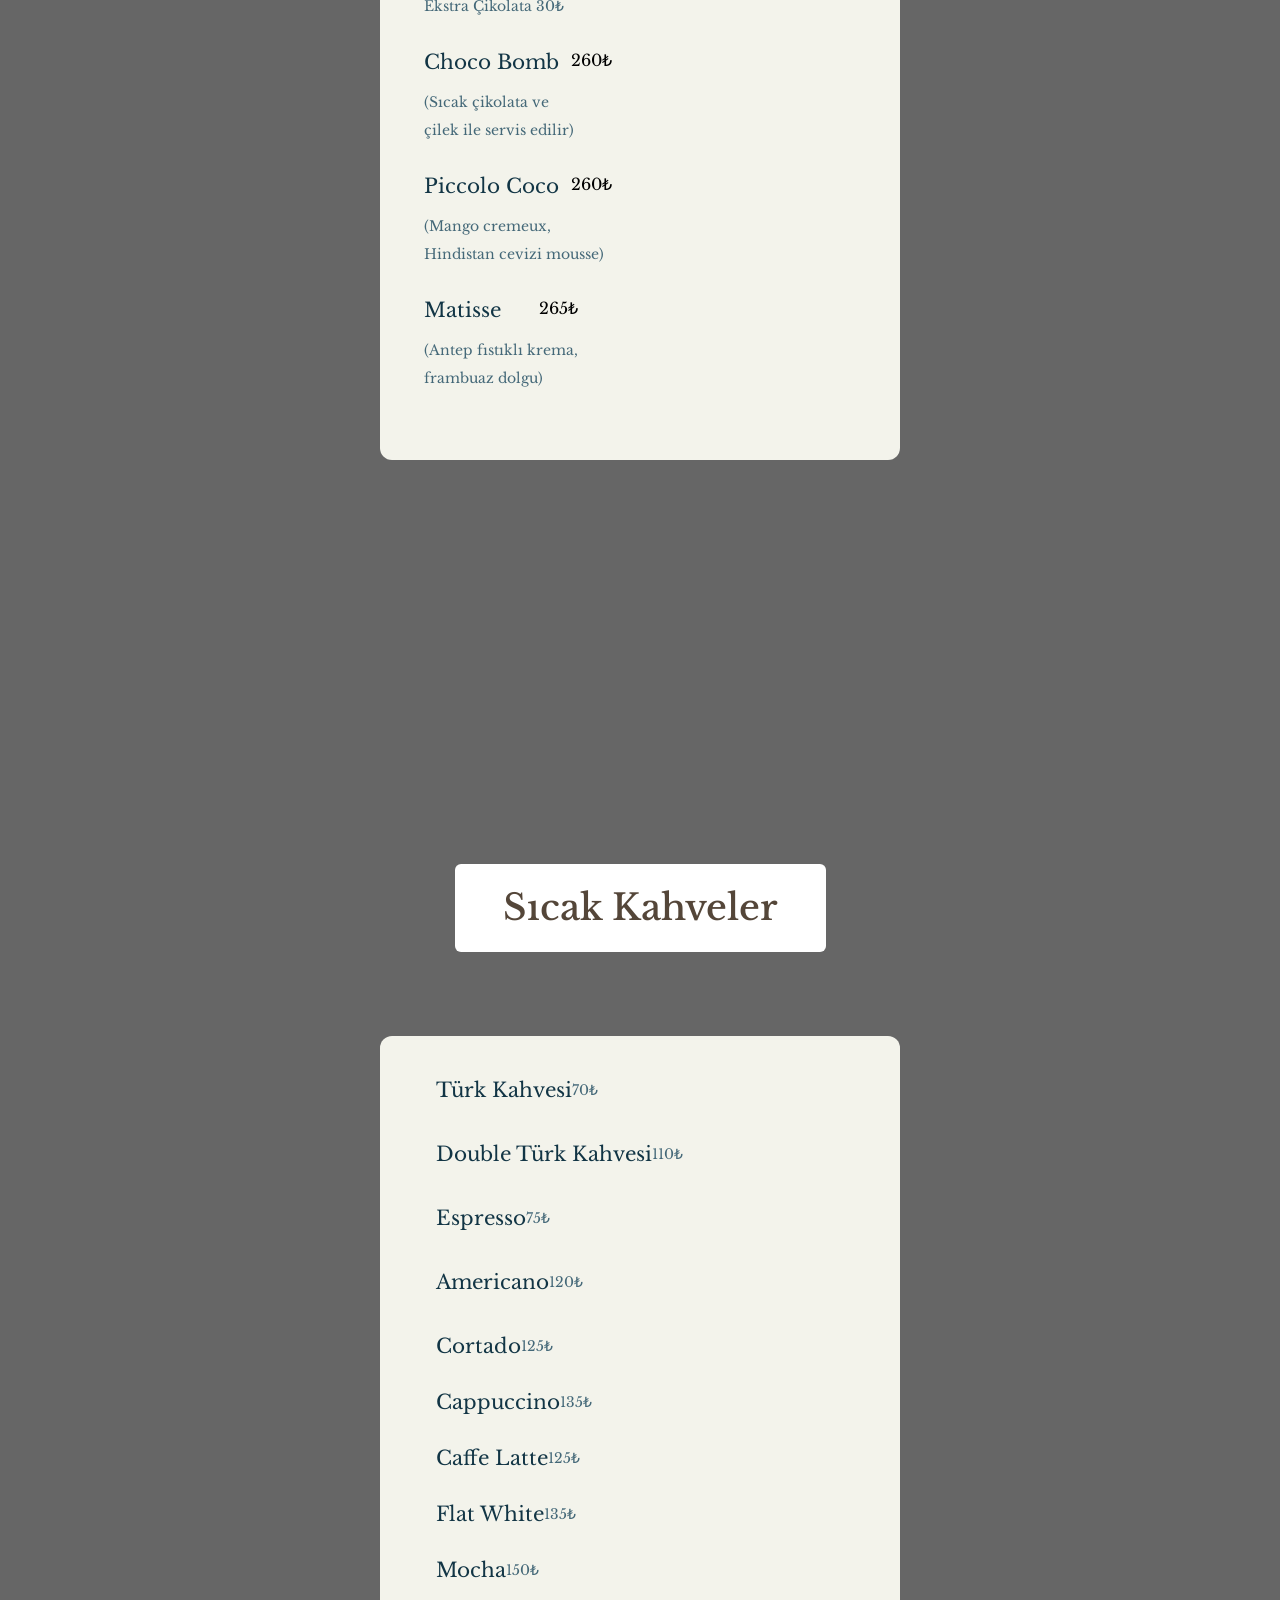
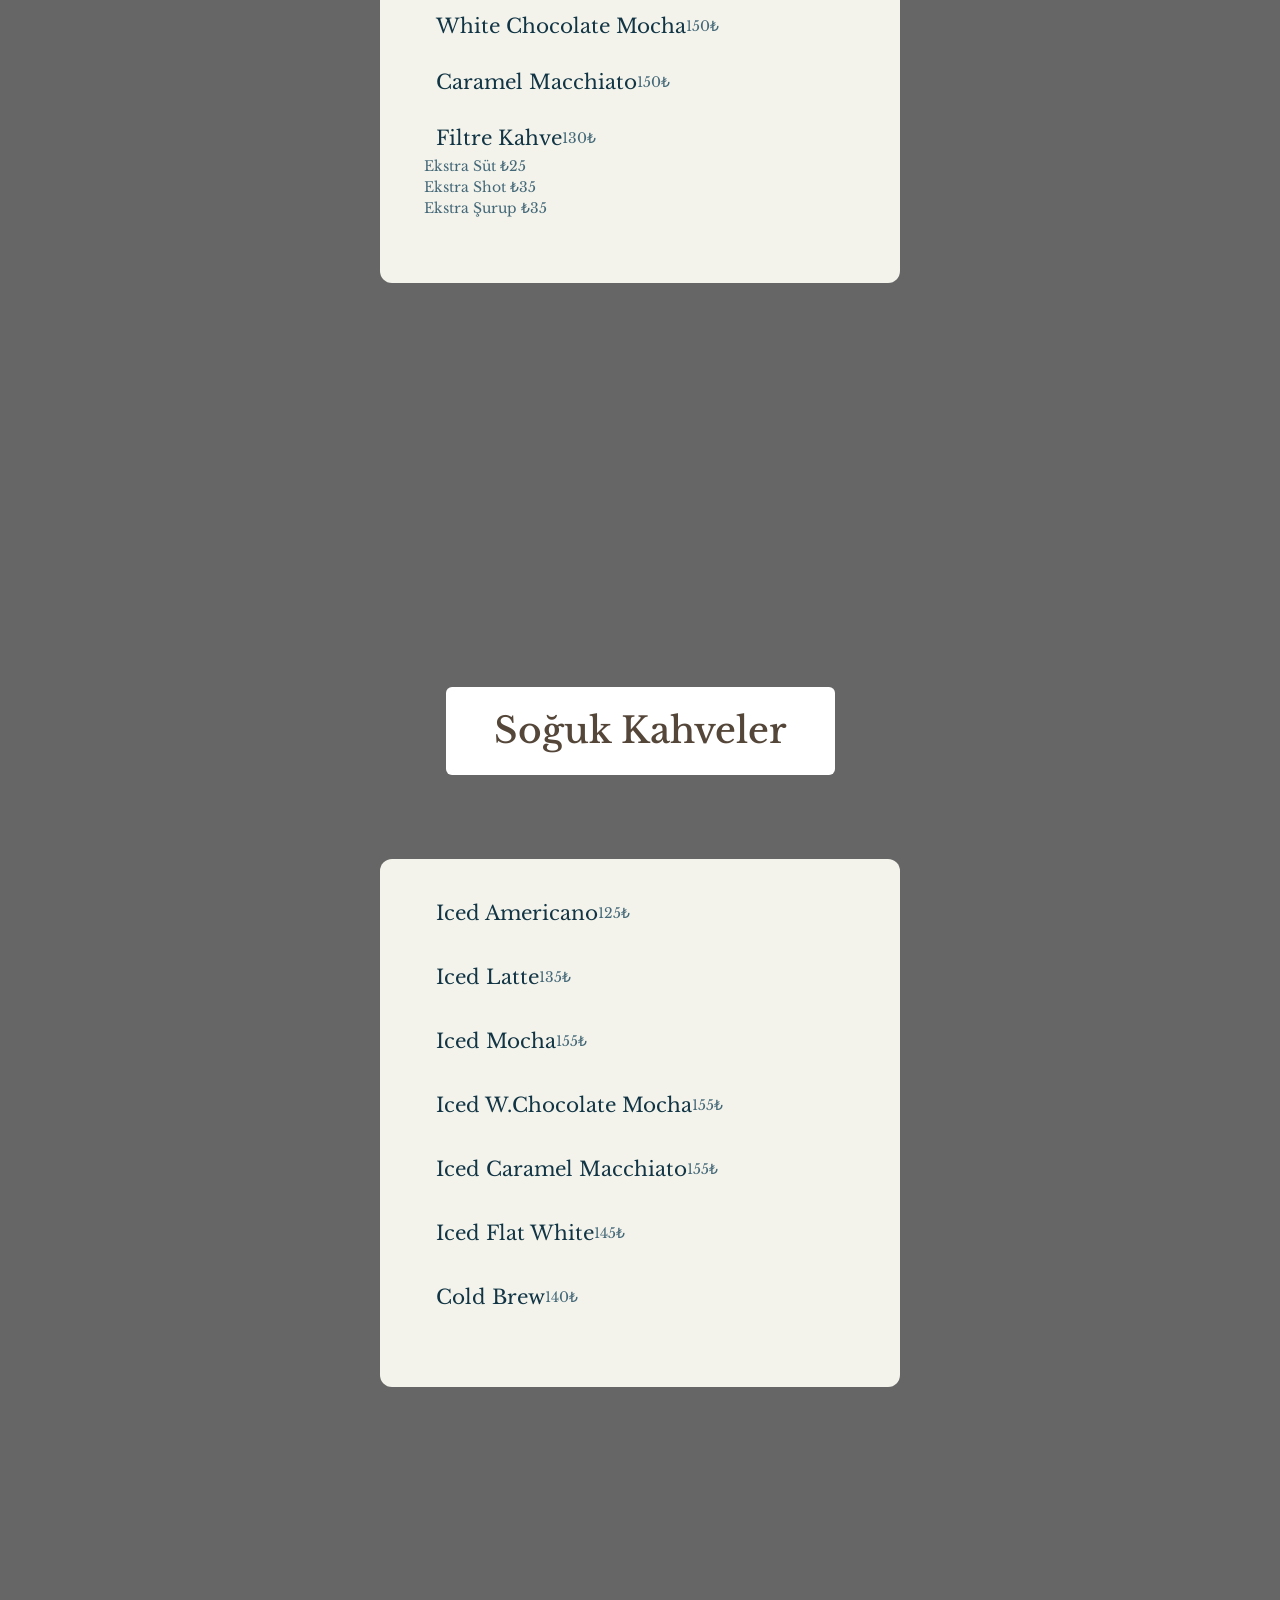
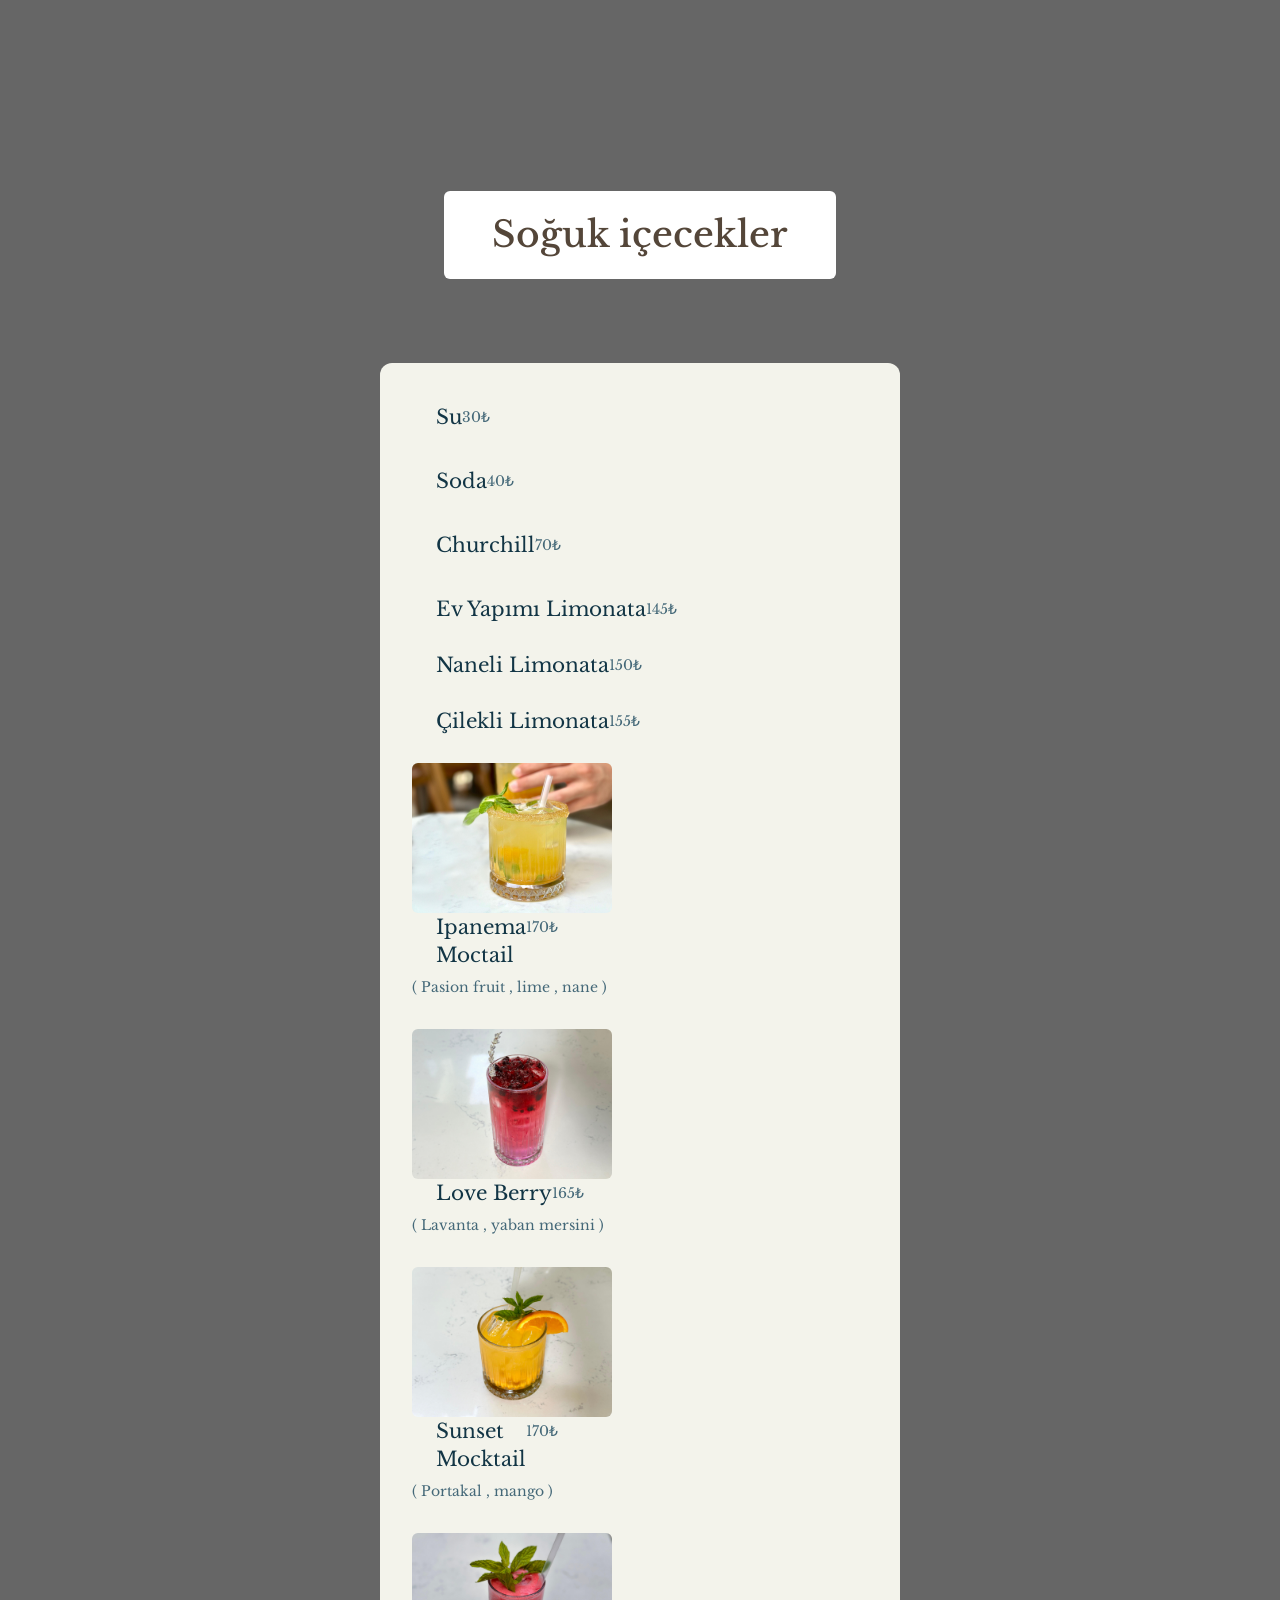
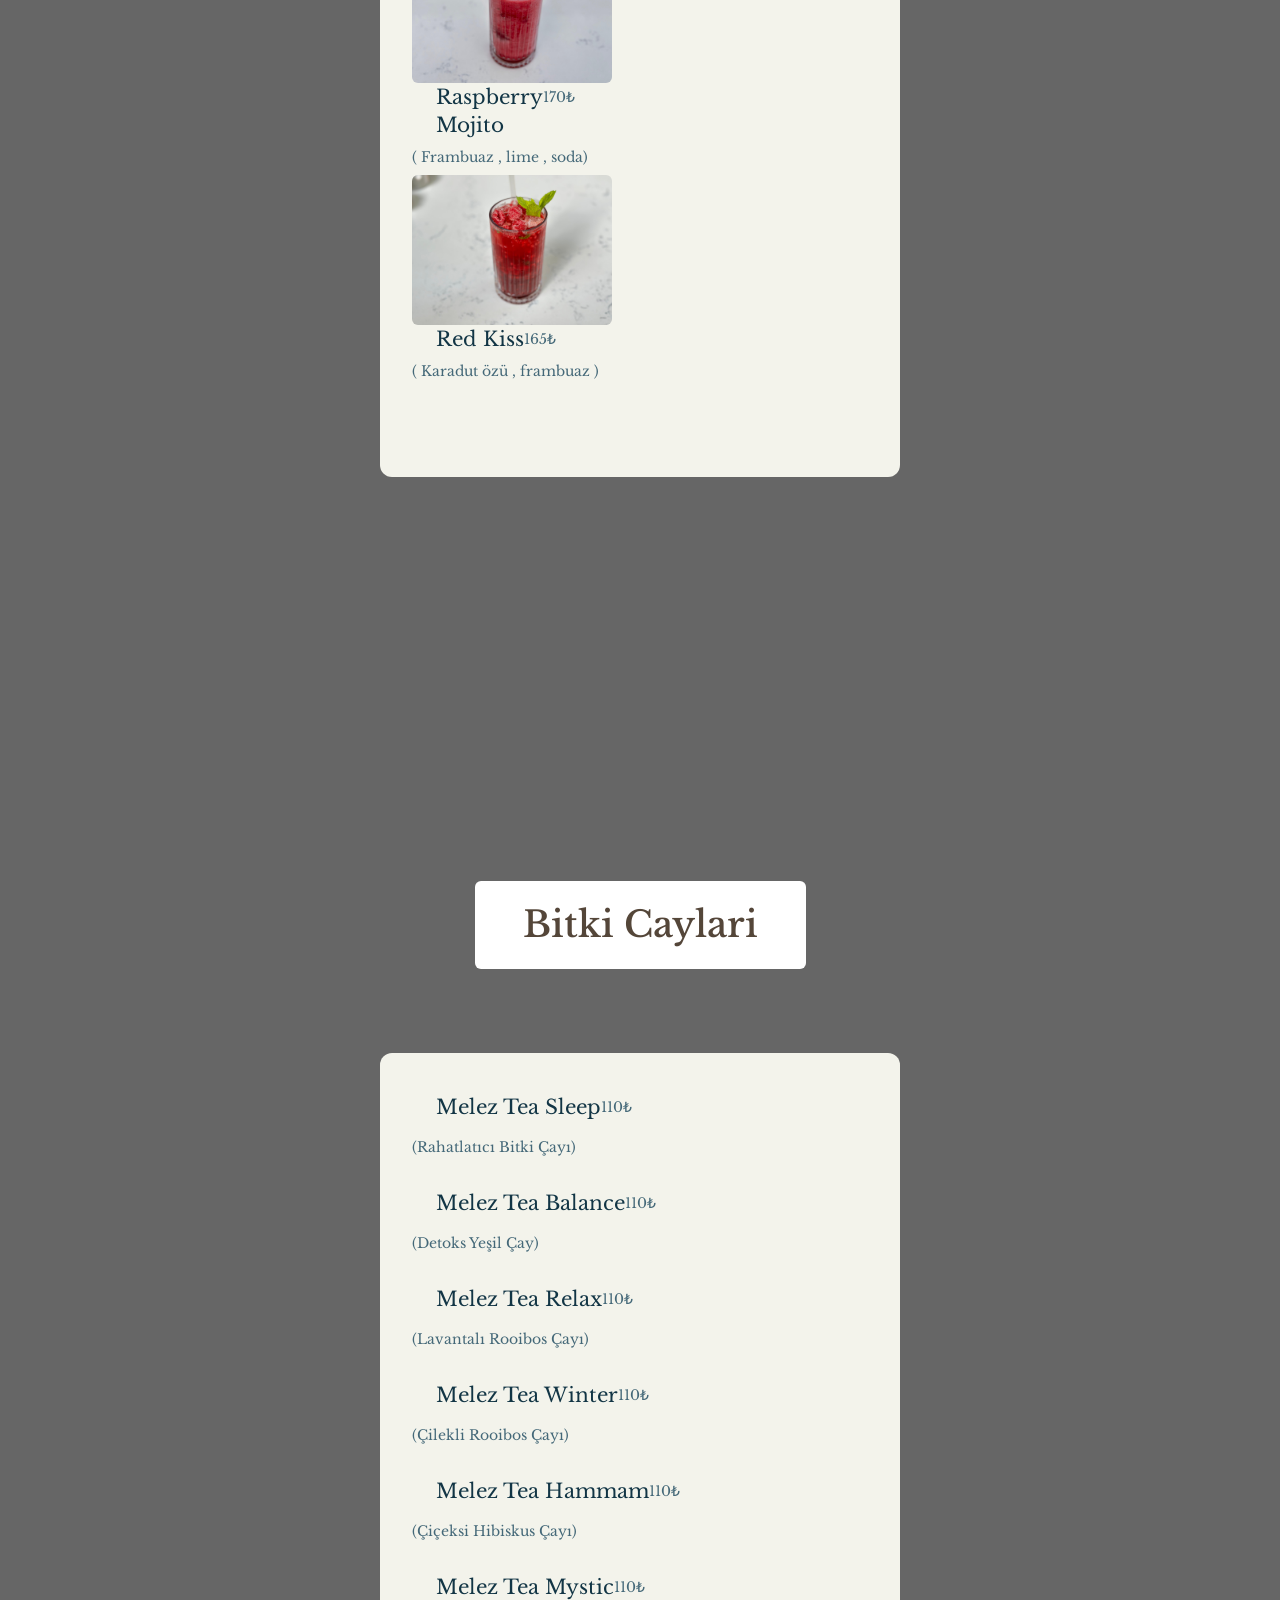
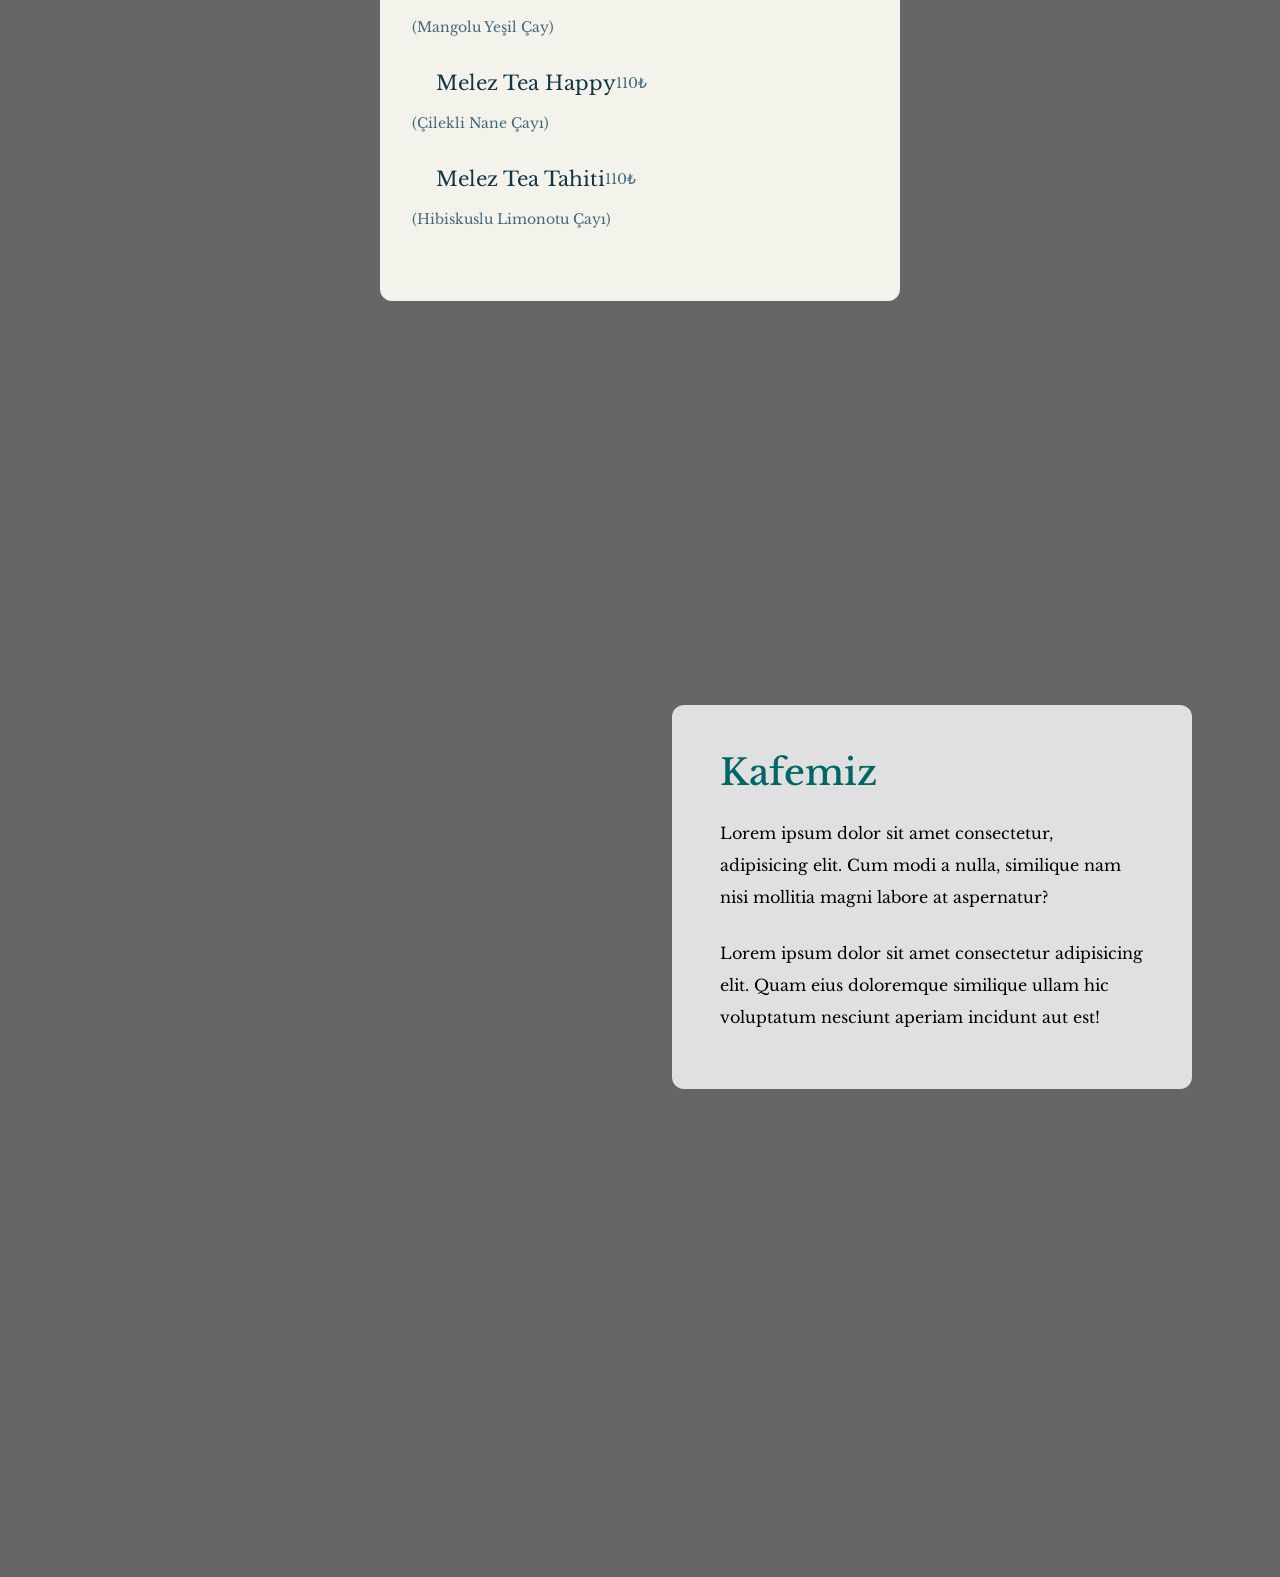
==== commit 3557a513: "test" ====
--- a/index.html
+++ b/index.html
@@ -39,7 +39,7 @@
                 </ul>
             </div>
         </nav>
-        <div class="container mx-auto px-2 tm-intro-width min-h-screen">
+        <div class="container mx-auto px-2 tm-intro-width ">
             <div class="sm:pb-60 sm:pt-48 py-20">
                 <div class="bg-black bg-opacity-0 p-12 mb-5">
                     <p class="text-white leading-8 text-sm font-light">
@@ -47,6 +47,7 @@
                         Tutku, yaratıcılık ve sabırla ilerlemek mutfağın doğasında var olan temel kavramlardır. Bu
                         doğrultuda ortaya çıkan her bir ürün bütünüyle bizi yansıtır. Malzemeler bilgi ve tecrübeyle bir
                         araya gelir, kreatif dokunuşlarla estetiğe ve lezzete ulaşılır.
+
                     </p>
                 </div>
             </div>
@@ -54,6 +55,208 @@
     </div>
     <!-- Cafe Menu -->
     <div id="menu" class="parallax-window" data-parallax="scroll">
+        <!--Kruvasan-->
+        <div id="menu-page2" class="parallax-window" data-parallax="scroll" data-image-src="img/foto5.jpg">
+            <div class="container mx-auto tm-container py-24 sm:py-48">
+                <div class="text-center mb-16">
+                    <h2 class="bg-white tm-text-brown py-6 px-12 text-4xl font-medium inline-block rounded-md">
+                        Bakery
+                    </h2>
+                </div>
+                <div class="flex flex-col lg:flex-row justify-around items-center">
+                    <div class="flex-1 m-5 rounded-xl px-4 py-6 sm:px-8 sm:py-10 menu-item tm-item-container ">
+                        <div class="flex items-start mb-6 tm-menu-item flex-col">
+                            <img src="img/kahvalti.jpg" alt="Image" class="rounded-md foto">
+                            <div class="mt-3 ml-3 sm:ml-6">
+                                <h3 class="text-lg sm:text-xl mb-2 sm:mb-3 tm-text-yellow">Marquise Kahvaltı</h3>
+                                <div class="description text-md sm:text-lg font-light mb-1 ">950₺</div>
+                                <div class="description text-white text-md sm:text-lg font-light mb-1 ">(Marquise ekşi
+                                    maya
+                                    ekmek üzerine <br> domates soslu göz yumurta, ezine peyniri, <br> kelle kaşar,
+                                    kekik aromalı sürülebilir peynir,<br> zeytin,
+                                    köz biberli pesto, kuru domates mix, <br> marine tereyağ, hindi füme,
+                                    roastbeef, domates, <br>
+                                    salatalık, bal, kaymak, portakal reçeli, <br> çilek reçeli, 2 adet kruvasan ve
+                                    french
+                                    toast. <br>
+                                    Kahvaltımıza kişi başı 2 bardak çay dahildir. )
+                                </div>
+                            </div>
+                        </div>
+                        <div class="flex items-start mb-6 tm-menu-item flex-col">
+                            <img src="img/kruvasan.jpg" alt="Image" class="rounded-md foto">
+                            <div class="ml-3 sm:ml-6">
+                                <h3 class="text-lg sm:text-xl mb-2 sm:mb-3 tm-text-yellow">Kruvasan</h3>
+                                <div class=" description text-md sm:text-lg font-light mb-1">130₺</div>
+
+                            </div>
+                        </div>
+                        <div class="flex items-start mb-6 tm-menu-item flex-col">
+                            <img src="img/kruvasan1.jpg" alt="Image" class="rounded-md foto">
+                            <div class="ml-3 sm:ml-6">
+                                <h3 class="text-lg sm:text-xl mb-2 sm:mb-3 tm-text-yellow">Basic Kruvasan</h3>
+                                <div class=" description text-md sm:text-lg font-light mb-1">280₺</div>
+                                <div class="description text-white text-md sm:text-lg font-light mb-1 ">(Kaşar peynir,
+                                    marul ve domates )
+                                </div>
+                            </div>
+                        </div>
+                        <div class="flex items-start mb-6 tm-menu-item flex-col">
+                            <img src="img/kruvasan2.jpg" alt="Image" class="rounded-md foto">
+                            <div class="ml-3 sm:ml-6">
+                                <h3 class="text-lg sm:text-xl mb-2 sm:mb-3 tm-text-yellow">Pesto</h3>
+                                <div class=" description text-md sm:text-lg font-light mb-1">315₺</div>
+
+                                <div class="description text-white text-md sm:text-lg font-light mb-1 ">( Kaşar peynir,
+                                    domates, marul, <br> avokado ve pesto sos.)
+                                </div>
+                            </div>
+                        </div>
+                        <div class="flex items-start mb-6 tm-menu-item flex-col">
+                            <img src="img/eggbef.jpg" alt="Image" class="rounded-md foto">
+                            <div class="ml-3 sm:ml-6">
+                                <h3 class="text-lg sm:text-xl mb-2 sm:mb-3 tm-text-yellow">Egg Beef</h3>
+                                <div class=" description text-md sm:text-lg font-light mb-1">320₺</div>
+                                <div class="description text-white text-md sm:text-lg font-light mb-1 ">( Avokado,
+                                    çırpılmış yumurta,<br>roast beef . )
+                                </div>
+                            </div>
+                        </div>
+                        <div class="flex items-start mb-6 tm-menu-item flex-col">
+                            <img src="img/kruvasan4.jpg" alt="Image" class="rounded-md foto">
+                            <div class="ml-3 sm:ml-6">
+                                <h3 class="text-lg sm:text-xl mb-2 sm:mb-3 tm-text-yellow">Olive</h3>
+                                <div class=" description text-md sm:text-lg font-light mb-1">310₺</div>
+                                <div class="description text-white text-md sm:text-lg font-light mb-1 ">( Zeytin ezmesi
+                                    , mozarella , köz <br> biberli pesto )
+                                </div>
+                            </div>
+                        </div>
+                        <div class="flex items-start mb-6 tm-menu-item flex-col">
+                            <img src="img/kruvasan5.jpg" alt="Image" class="rounded-md foto">
+                            <div class="ml-3 sm:ml-6">
+                                <h3 class="text-lg sm:text-xl mb-2 sm:mb-3 tm-text-yellow">Ched Beef</h3>
+                                <div class=" description text-md sm:text-lg font-light mb-1">320₺</div>
+                                <div class="description text-white text-md sm:text-lg font-light mb-1 ">( Cheddar, hindi
+                                    füme, roast beef ve roka. )
+                                </div>
+                            </div>
+                        </div>
+                        <div class="flex items-start mb-6 tm-menu-item flex-col">
+                            <img src="img/frenchtoast.jpg" alt="Image" class="rounded-md foto">
+                            <div class="ml-3 sm:ml-6">
+                                <h3 class="text-lg sm:text-xl mb-2 sm:mb-3 tm-text-yellow">French Toast</h3>
+                                <div class=" description text-md sm:text-lg font-light mb-1">280₺</div>
+                            </div>
+                        </div>
+                        <div class="flex items-start mb-6 tm-menu-item flex-col">
+                            <img src="img/sandwich1.jpg" alt="Image" class="rounded-md foto">
+                            <div class="ml-3 sm:ml-6">
+                                <h3 class="text-lg sm:text-xl mb-2 sm:mb-3 tm-text-yellow">Caprese Tartine</h3>
+                                <div class=" description text-md sm:text-lg font-light mb-1">280₺</div>
+                                <div class="description text-white text-md sm:text-lg font-light mb-1 ">( Pesto ,
+                                    mozarella , domates, <br> balzamik glaze ve soğüş )
+                                </div>
+                            </div>
+                        </div>
+                        <div class="flex items-start mb-6 tm-menu-item flex-col">
+                            <img src="img/sandwich2.jpg" alt="Image" class="rounded-md foto">
+                            <div class="ml-3 sm:ml-6">
+                                <h3 class="text-lg sm:text-xl mb-2 sm:mb-3 tm-text-yellow">Fig Tartine</h3>
+                                <div class=" description text-md sm:text-lg font-light mb-1">280₺</div>
+                                <div class="description text-white text-md sm:text-lg font-light mb-1 ">( Taze Peynir ,
+                                    incir , ceviz ve bal)
+                                </div>
+                            </div>
+                        </div>
+                        <div class="flex items-start mb-6 tm-menu-item flex-col">
+                            <img src="img/sandwcih5.jpg" alt="Image" class="rounded-md foto">
+                            <div class="ml-3 sm:ml-6">
+                                <h3 class="text-lg sm:text-xl mb-2 sm:mb-3 tm-text-yellow">Avokado Tartine</h3>
+                                <div class=" description text-md sm:text-lg font-light mb-1">280₺</div>
+                                <div class="description text-white text-md sm:text-lg font-light mb-1 ">( Avokado ,
+                                    çırpılmış yumurta , roast beef)
+                                </div>
+                            </div>
+                        </div>
+                        <div class="flex items-start mb-6 tm-menu-item flex-col">
+                            <img src="img/sandwich7.jpg" alt="Image" class="rounded-md foto">
+                            <div class="ml-3 sm:ml-6">
+                                <h3 class="text-lg sm:text-xl mb-2 sm:mb-3 tm-text-yellow">Turkish Tartine</h3>
+                                <div class=" description text-md sm:text-lg font-light mb-1">280₺</div>
+                                <div class="description text-white text-md sm:text-lg font-light mb-1 ">( Domates sos ,
+                                    göz yumurta)
+                                </div>
+                            </div>
+                        </div>
+                        <div class="flex items-start mb-6 tm-menu-item flex-col">
+                            <img src="img/eggsbenedict.jpg" alt="Image" class="rounded-md foto">
+                            <div class="ml-3 sm:ml-6">
+                                <h3 class="text-lg sm:text-xl mb-2 sm:mb-3 tm-text-yellow">Eggs Benedict</h3>
+                                <div class=" description text-md sm:text-lg font-light mb-1">280₺</div>
+                                <div class="description text-white text-md sm:text-lg font-light mb-1 ">( English muffin
+                                    , roast beef, <br> poşe yumurta , hollandez sos)
+                                </div>
+                            </div>
+                        </div>
+                        <div class="flex items-start mb-6 tm-menu-item flex-col">
+                            <img src="img/sandwich8.jpg" alt="Image" class="rounded-md foto">
+                            <div class="ml-3 sm:ml-6">
+                                <h3 class="text-lg sm:text-xl mb-2 sm:mb-3 tm-text-yellow">Pesto Bagel</h3>
+                                <div class=" description text-md sm:text-lg font-light mb-1">280₺</div>
+                                <div class="description text-white text-md sm:text-lg font-light mb-1 ">( Pesto , kaşar
+                                    , sote domates )
+                                </div>
+                            </div>
+                        </div>
+
+                        <div class="flex items-start mb-6 tm-menu-item flex-col">
+                            <img src="img/sandwich4.jpg" alt="Image" class="rounded-md foto">
+                            <div class="ml-3 sm:ml-6">
+                                <h3 class="text-lg sm:text-xl mb-2 sm:mb-3 tm-text-yellow">Beef Bagel</h3>
+                                <div class=" description text-md sm:text-lg font-light mb-1">280₺</div>
+                                <div class="description text-white text-md sm:text-lg font-light mb-1 ">( Cheddar ,
+                                    italyan salam , <br> hindi füme , akdeniz yeşilliği)
+                                </div>
+                            </div>
+                        </div>
+                        <div class="flex items-start mb-6 tm-menu-item flex-col">
+                            <img src="img/sandwich6.jpg" alt="Image" class="rounded-md foto">
+                            <div class="ml-3 sm:ml-6">
+                                <h3 class="text-lg sm:text-xl mb-2 sm:mb-3 tm-text-yellow">Beef Focaccia</h3>
+                                <div class=" description text-md sm:text-lg font-light mb-1">280₺</div>
+                                <div class="description text-white text-md sm:text-lg font-light mb-1 ">( Domates sos ,
+                                    kelle kaşar , <br> hindi füme , roast beef , akdeniz yeşilliği)
+                                </div>
+                            </div>
+                        </div>
+
+                        <div class="flex items-start mb-6 tm-menu-item flex-col">
+                            <img src="img/sandwich3.jpg" alt="Image" class="rounded-md foto">
+                            <div class="ml-3 sm:ml-6">
+                                <h3 class="text-lg sm:text-xl mb-2 sm:mb-3 tm-text-yellow">Pesto Focaccia</h3>
+                                <div class=" description text-md sm:text-lg font-light mb-1">280₺</div>
+                                <div class="description text-white text-md sm:text-lg font-light mb-1 ">( Pesto ,
+                                    mozarella , domates)
+                                </div>
+                            </div>
+                        </div>
+                        <div class="flex items-start mb-6 tm-menu-item flex-col">
+                            <img src="img/bademli.jpg" alt="Image" class="rounded-md foto">
+                            <div class="ml-3 sm:ml-6">
+                                <h3 class="text-lg sm:text-xl mb-2 sm:mb-3 tm-text-yellow">Bademli Kruvasan</h3>
+                                <div class=" description text-md sm:text-lg font-light mb-1">280₺</div>
+                                <div class="description text-white text-md sm:text-lg font-light mb-1 ">( Badem
+                                    frangipane dolgulu <br> çift pişirilmiş kruvasan )
+                                </div>
+                            </div>
+                        </div>
+
+                    </div>
+
+                </div>
+            </div>
+        </div>
         <!--Patisserie-->
         <div id="menu-page4" class="parallax-window" data-parallax="scroll" data-image-src="img/patisseriebg.jpg">
             <div class="container mx-auto tm-container py-24 sm:py-48">
@@ -332,144 +535,6 @@
                 </div>
             </div>
         </div>
-        <!--Kruvasan-->
-        <div id="menu-page2" class="parallax-window" data-parallax="scroll" data-image-src="img/foto5.jpg">
-            <div class="container mx-auto tm-container py-24 sm:py-48">
-                <div class="text-center mb-16">
-                    <h2 class="bg-white tm-text-brown py-6 px-12 text-4xl font-medium inline-block rounded-md">
-                        Bakery
-                    </h2>
-                </div>
-                <div class="flex flex-col lg:flex-row justify-around items-center">
-                    <div class="flex-1 m-5 rounded-xl px-4 py-6 sm:px-8 sm:py-10 menu-item tm-item-container">
-                        <div class="flex items-start mb-6 tm-menu-item flex-col">
-                            <img src="img/kahvalti.jpg" alt="Image" class="rounded-md foto">
-                            <div class="ml-3 sm:ml-6">
-                                <h3 class="text-lg sm:text-xl mb-2 sm:mb-3 tm-text-yellow">Marquise Kahvaltı</h3>
-                                <div class=" description text-md sm:text-lg font-light mb-1">950₺</div>
-                            </div>
-                        </div>
-                        <div class="flex items-start mb-6 tm-menu-item flex-col">
-                            <img src="img/kruvasan.jpg" alt="Image" class="rounded-md foto">
-                            <div class="ml-3 sm:ml-6">
-                                <h3 class="text-lg sm:text-xl mb-2 sm:mb-3 tm-text-yellow">Kruvasan</h3>
-                                <div class=" description text-md sm:text-lg font-light mb-1">130₺</div>
-                            </div>
-                        </div>
-                        <div class="flex items-start mb-6 tm-menu-item flex-col">
-                            <img src="img/kruvasan1.jpg" alt="Image" class="rounded-md foto">
-                            <div class="ml-3 sm:ml-6">
-                                <h3 class="text-lg sm:text-xl mb-2 sm:mb-3 tm-text-yellow">Basic Kruvasan</h3>
-                                <div class=" description text-md sm:text-lg font-light mb-1">280₺</div>
-                            </div>
-                        </div>
-                        <div class="flex items-start mb-6 tm-menu-item flex-col">
-                            <img src="img/kruvasan2.jpg" alt="Image" class="rounded-md foto">
-                            <div class="ml-3 sm:ml-6">
-                                <h3 class="text-lg sm:text-xl mb-2 sm:mb-3 tm-text-yellow">Pesto</h3>
-                                <div class=" description text-md sm:text-lg font-light mb-1">315₺</div>
-                            </div>
-                        </div>
-                        <div class="flex items-start mb-6 tm-menu-item flex-col">
-                            <img src="img/eggbef.jpg" alt="Image" class="rounded-md foto">
-                            <div class="ml-3 sm:ml-6">
-                                <h3 class="text-lg sm:text-xl mb-2 sm:mb-3 tm-text-yellow">Egg Beef</h3>
-                                <div class=" description text-md sm:text-lg font-light mb-1">320₺</div>
-                            </div>
-                        </div>
-                        <div class="flex items-start mb-6 tm-menu-item flex-col">
-                            <img src="img/kruvasan4.jpg" alt="Image" class="rounded-md foto">
-                            <div class="ml-3 sm:ml-6">
-                                <h3 class="text-lg sm:text-xl mb-2 sm:mb-3 tm-text-yellow">Olive</h3>
-                                <div class=" description text-md sm:text-lg font-light mb-1">310₺</div>
-                            </div>
-                        </div>
-                        <div class="flex items-start mb-6 tm-menu-item flex-col">
-                            <img src="img/kruvasan5.jpg" alt="Image" class="rounded-md foto">
-                            <div class="ml-3 sm:ml-6">
-                                <h3 class="text-lg sm:text-xl mb-2 sm:mb-3 tm-text-yellow">Ched Beef</h3>
-                                <div class=" description text-md sm:text-lg font-light mb-1">320₺</div>
-                            </div>
-                        </div>
-                        <div class="flex items-start mb-6 tm-menu-item flex-col">
-                            <img src="img/frenchtoast.jpg" alt="Image" class="rounded-md foto">
-                            <div class="ml-3 sm:ml-6">
-                                <h3 class="text-lg sm:text-xl mb-2 sm:mb-3 tm-text-yellow">French Toast</h3>
-                                <div class=" description text-md sm:text-lg font-light mb-1">280₺</div>
-                            </div>
-                        </div>
-                        <div class="flex items-start mb-6 tm-menu-item flex-col">
-                            <img src="img/sandwich1.jpg" alt="Image" class="rounded-md foto">
-                            <div class="ml-3 sm:ml-6">
-                                <h3 class="text-lg sm:text-xl mb-2 sm:mb-3 tm-text-yellow">Caprese Tartine</h3>
-                                <div class=" description text-md sm:text-lg font-light mb-1">280₺</div>
-                            </div>
-                        </div>
-                        <div class="flex items-start mb-6 tm-menu-item flex-col">
-                            <img src="img/sandwich2.jpg" alt="Image" class="rounded-md foto">
-                            <div class="ml-3 sm:ml-6">
-                                <h3 class="text-lg sm:text-xl mb-2 sm:mb-3 tm-text-yellow">Fig Tartine</h3>
-                                <div class=" description text-md sm:text-lg font-light mb-1">280₺</div>
-                            </div>
-                        </div>
-                        <div class="flex items-start mb-6 tm-menu-item flex-col">
-                            <img src="img/sandwcih5.jpg" alt="Image" class="rounded-md foto">
-                            <div class="ml-3 sm:ml-6">
-                                <h3 class="text-lg sm:text-xl mb-2 sm:mb-3 tm-text-yellow">Avokado Tartine</h3>
-                                <div class=" description text-md sm:text-lg font-light mb-1">280₺</div>
-                            </div>
-                        </div>
-                        <div class="flex items-start mb-6 tm-menu-item flex-col">
-                            <img src="img/sandwich7.jpg" alt="Image" class="rounded-md foto">
-                            <div class="ml-3 sm:ml-6">
-                                <h3 class="text-lg sm:text-xl mb-2 sm:mb-3 tm-text-yellow">Turkish Tartine</h3>
-                                <div class=" description text-md sm:text-lg font-light mb-1">280₺</div>
-                            </div>
-                        </div>
-                        <div class="flex items-start mb-6 tm-menu-item flex-col">
-                            <img src="img/eggsbenedict.jpg" alt="Image" class="rounded-md foto">
-                            <div class="ml-3 sm:ml-6">
-                                <h3 class="text-lg sm:text-xl mb-2 sm:mb-3 tm-text-yellow">Eggs Benedict</h3>
-                                <div class=" description text-md sm:text-lg font-light mb-1">280₺</div>
-                            </div>
-                        </div>
-                        <div class="flex items-start mb-6 tm-menu-item flex-col">
-                            <img src="img/sandwich8.jpg" alt="Image" class="rounded-md foto">
-                            <div class="ml-3 sm:ml-6">
-                                <h3 class="text-lg sm:text-xl mb-2 sm:mb-3 tm-text-yellow">Pesto Bagel</h3>
-                                <div class=" description text-md sm:text-lg font-light mb-1">280₺</div>
-                            </div>
-                        </div>
-
-                        <div class="flex items-start mb-6 tm-menu-item flex-col">
-                            <img src="img/sandwich4.jpg" alt="Image" class="rounded-md foto">
-                            <div class="ml-3 sm:ml-6">
-                                <h3 class="text-lg sm:text-xl mb-2 sm:mb-3 tm-text-yellow">Beef Bagel</h3>
-                                <div class=" description text-md sm:text-lg font-light mb-1">280₺</div>
-                            </div>
-                        </div>
-                        <div class="flex items-start mb-6 tm-menu-item flex-col">
-                            <img src="img/sandwich6.jpg" alt="Image" class="rounded-md foto">
-                            <div class="ml-3 sm:ml-6">
-                                <h3 class="text-lg sm:text-xl mb-2 sm:mb-3 tm-text-yellow">Beef Focaccia</h3>
-                                <div class=" description text-md sm:text-lg font-light mb-1">280₺</div>
-                            </div>
-                        </div>
-
-                        <div class="flex items-start mb-6 tm-menu-item flex-col">
-                            <img src="img/sandwich3.jpg" alt="Image" class="rounded-md foto">
-                            <div class="ml-3 sm:ml-6">
-                                <h3 class="text-lg sm:text-xl mb-2 sm:mb-3 tm-text-yellow">Pesto Focaccia</h3>
-                                <div class=" description text-md sm:text-lg font-light mb-1">280₺</div>
-                            </div>
-                        </div>
-
-
-                    </div>
-
-                </div>
-            </div>
-        </div>
         <!--Soğuk içecek-->
         <div id="menu-page3" class="parallax-window" data-parallax="scroll" data-image-src="img/sogukbg.jpg">
             <div class="container mx-auto tm-container py-24 sm:py-48">
@@ -481,84 +546,94 @@
                 <div class="flex flex-col lg:flex-row justify-around items-center">
                     <div class="flex-1 m-5 rounded-xl px-4 py-6 sm:px-8 sm:py-10 menu-item tm-item-container">
                         <div class="flex items-start mb-6 tm-menu-item flex-col">
-                            <img src="img/menu-item-1.jpg" alt="Image" class="rounded-md">
-                            <div class="ml-3 sm:ml-6">
+                            <div class="ml-3 sm:ml-6 flex">
                                 <h3 class="text-lg sm:text-xl mb-2 sm:mb-3 tm-text-yellow">Su</h3>
-                                <div class="text-white text-md sm:text-lg font-light mb-1">30₺</div>
-                            </div>
-                        </div>
-                        <div class="flex items-start mb-6 tm-menu-item flex-col">
-                            <img src="img/menu-item-2.jpg" alt="Image" class="rounded-md">
-                            <div class="ml-3 sm:ml-6">
+                                <div class="description ml-10 text-md sm:text-lg font-light mb-1">30₺</div>
+                            </div>
+                        </div>
+                        <div class="flex items-start mb-6 tm-menu-item flex-col">
+                            <div class="ml-3 sm:ml-6 flex">
                                 <h3 class="text-lg sm:text-xl mb-2 sm:mb-3 tm-text-yellow">Soda</h3>
-                                <div class="text-white text-md sm:text-lg font-light mb-1">40₺</div>
-                            </div>
-                        </div>
-                        <div class="flex items-start mb-6 tm-menu-item flex-col">
-                            <img src="img/menu-item-3.jpg" alt="Image" class="rounded-md">
-                            <div class="ml-3 sm:ml-6">
+                                <div class="description ml-10 text-white text-md sm:text-lg font-light mb-1">40₺</div>
+                            </div>
+                        </div>
+                        <div class="flex items-start mb-6 tm-menu-item flex-col">
+                            <div class="ml-3 sm:ml-6 flex">
                                 <h3 class="text-lg sm:text-xl mb-2 sm:mb-3 tm-text-yellow">Churchill</h3>
-                                <div class="text-white text-md sm:text-lg font-light mb-1">70₺</div>
-                            </div>
-                        </div>
-                        <div class="flex items-start mb-6 tm-menu-item flex-col">
-                            <img src="img/menu-item-4.jpg" alt="Image" class="rounded-md">
-                            <div class="ml-3 sm:ml-6">
+                                <div class="description ml-10 text-white text-md sm:text-lg font-light mb-1">70₺</div>
+                            </div>
+                        </div>
+                        <div class="flex items-start mb-6 tm-menu-item flex-col">
+                            <div class="ml-3 sm:ml-6 flex">
                                 <h3 class="text-lg sm:text-xl tm-text-yellow mb-1">Ev Yapımı Limonata</h3>
-                                <div class="text-white text-md sm:text-lg font-light">145₺</div>
-                            </div>
-                        </div>
-                        <div class="flex items-start mb-6 tm-menu-item flex-col">
-                            <img src="img/menu-item-4.jpg" alt="Image" class="rounded-md">
-                            <div class="ml-3 sm:ml-6">
+                                <div class="description ml-10 text-white text-md sm:text-lg font-light">145₺</div>
+                            </div>
+                        </div>
+                        <div class="flex items-start mb-6 tm-menu-item flex-col">
+                            <div class="ml-3 sm:ml-6 flex">
                                 <h3 class="text-lg sm:text-xl tm-text-yellow mb-1">Naneli Limonata</h3>
-                                <div class="text-white text-md sm:text-lg font-light">150₺</div>
-                            </div>
-                        </div>
-                        <div class="flex items-start mb-6 tm-menu-item flex-col">
-                            <img src="img/menu-item-4.jpg" alt="Image" class="rounded-md foto">
-                            <div class="ml-3 sm:ml-6">
+                                <div class="description ml-10 text-white text-md sm:text-lg font-light">150₺</div>
+                            </div>
+                        </div>
+                        <div class="flex items-start mb-6 tm-menu-item flex-col">
+                            <div class="ml-3 sm:ml-6 flex">
                                 <h3 class="text-lg sm:text-xl tm-text-yellow mb-1">Çilekli Limonata</h3>
-                                <div class="text-white text-md sm:text-lg font-light">155₺</div>
-                            </div>
-                        </div>
-                        <div class="flex items-start mb-6 tm-menu-item flex-col">
-                            <img src="img/test4.jpg" alt="Image" class="rounded-md foto">
-                            <div class="ml-3 sm:ml-6">
-                                <h3 class="text-lg sm:text-xl tm-text-yellow mb-1">Ipanema Moctail</h3>
-                                <div class="text-white text-md sm:text-lg font-light">170₺</div>
+                                <div class="description ml-10 text-white text-md sm:text-lg font-light">155₺</div>
+                            </div>
+                        </div>
+                        <div class="flex items-start mb-6 tm-menu-item flex-col">
+                            <img src="img/ıpanema.jpg" alt="Image" class="rounded-md foto">
+                            <div class="ml-3 sm:ml-6 flex">
+                                <h3 class="text-lg sm:text-xl tm-text-yellow mb-1">Ipanema <br>Moctail</h3>
+                                <div class="description ml-10 text-white text-md sm:text-lg font-light">170₺</div>
+
+                            </div>
+                            <div class="description text-white text-md sm:text-lg font-light mb-1 ml-5">( Pasion fruit
+                                , lime , nane )
                             </div>
                         </div>
                         <div class="flex items-start mb-6 tm-menu-item flex-col">
                             <img src="img/loveberry.jpg" alt="Image" class="rounded-md foto">
-                            <div class="ml-3 sm:ml-6">
+                            <div class="ml-3 sm:ml-6 flex">
                                 <h3 class="text-lg sm:text-xl tm-text-yellow mb-1">Love Berry</h3>
-                                <div class="text-white text-md sm:text-lg font-light">165₺</div>
+                                <div class="description ml-10 text-white text-md sm:text-lg font-light">165₺</div>
+                            </div>
+                            <div class="description text-white text-md sm:text-lg font-light mb-1 ml-5">( Lavanta , yaban
+                                mersini )
                             </div>
                         </div>
                         <div class="flex items-start mb-6 tm-menu-item flex-col">
                             <img src="img/sunset.jpg" alt="Image" class="rounded-md foto">
-                            <div class="ml-3 sm:ml-6">
-                                <h3 class="text-lg sm:text-xl tm-text-yellow mb-1">Sunset Mocktail</h3>
-                                <div class="text-white text-md sm:text-lg font-light">170₺</div>
-                            </div>
-                        </div>
-                        <div class="flex items-start mb-6 tm-menu-item flex-col">
-                            <img src="img/menu-item-4.jpg" alt="Image" class="rounded-md">
-                            <div class="ml-3 sm:ml-6">
-                                <h3 class="text-lg sm:text-xl tm-text-yellow mb-1">Raspberry Mojito</h3>
-                                <div class="text-white text-md sm:text-lg font-light">170₺</div>
-                            </div>
-                        </div>
-                        <div class="flex items-start mb-6 tm-menu-item flex-col">
-                            <img src="img/redkiss.jpg" alt="Image" class="rounded-md foto">
-                            <div class="ml-3 sm:ml-6">
-                                <h3 class="text-lg sm:text-xl tm-text-yellow mb-1">Red Kiss</h3>
-                                <div class="text-white text-md sm:text-lg font-light">165₺</div>
-                            </div>
+                            <div class="ml-3 sm:ml-6 flex">
+                                <h3 class="text-lg sm:text-xl tm-text-yellow mb-1">Sunset <br> Mocktail</h3>
+                                <div class="description ml-10 text-white text-md sm:text-lg font-light">170₺</div>
+
+                            </div>
+                            <div class="description text-white text-md sm:text-lg font-light mb-1 ml-5">( Portakal , mango )
+                            </div>
+                        </div>
+                        <div class="flex items-start mb-6 tm-menu-item flex-col">
+                            <img src="img/raspberry.jpg" alt="Image" class="rounded-md foto">
+                            <div class="ml-3 sm:ml-6 flex">
+                                <h3 class="text-lg sm:text-xl tm-text-yellow mb-1">Raspberry <br> Mojito</h3>
+                                <div class="description ml-10 text-white text-md sm:text-lg font-light">170₺</div>
+                            </div>
+                            <div class="description text-white text-md sm:text-lg font-light mb-1 ml-5">( Frambuaz , lime
+                                , soda)
+                            </div>
+                            <div class="flex items-start mb-6 tm-menu-item flex-col">
+                                <img src="img/redkiss.jpg" alt="Image" class="rounded-md foto">
+                                <div class="ml-3 sm:ml-6 flex">
+                                    <h3 class="text-lg sm:text-xl tm-text-yellow mb-1">Red Kiss</h3>
+                                    <div class="description ml-10 text-white text-md sm:text-lg font-light">165₺</div>
+                                </div>
+                                <div class="description text-white text-md sm:text-lg font-light mb-1 ml-5">( Karadut özü ,
+                                    frambuaz )
+                                </div>
+                            </div>
+
                         </div>
                     </div>
-
                 </div>
             </div>
         </div>
@@ -572,37 +647,75 @@
                 </div>
                 <div class="flex flex-col lg:flex-row justify-around items-center">
                     <div class="flex-1 m-5 rounded-xl px-4 py-6 sm:px-8 sm:py-10 menu-item tm-item-container">
-                        <div class="flex items-start mb-6 tm-menu-item flex-col ">
-                            <img src="img/menu-item-1.jpg" alt="Image" class="rounded-md">
-                            <div class="ml-3 sm:ml-6">
-                                <h3 class="text-lg sm:text-xl mb-2 sm:mb-3 tm-text-yellow">Latte</h3>
-                                <div class="text-white text-md sm:text-lg font-light mb-1">Test</div>
-                            </div>
-                        </div>
-                        <div class="flex items-start mb-6 tm-menu-item flex-col "> <img src="img/menu-item-2.jpg"
-                                alt="Image" class="rounded-md">
-                            <div class="ml-3 sm:ml-6">
-                                <h3 class="text-lg sm:text-xl mb-2 sm:mb-3 tm-text-yellow">Hot Americano</h3>
-                                <div class="text-white text-md sm:text-lg font-light mb-1">Test</div>
-                            </div>
-                        </div>
-                        <div class="flex items-start mb-6 tm-menu-item flex-col">
-                            <img src="img/menu-item-3.jpg" alt="Image" class="rounded-md">
-                            <div class="ml-3 sm:ml-6">
-                                <h3 class="text-lg sm:text-xl mb-2 sm:mb-3 tm-text-yellow">Hot Latte</h3>
-                                <div class="text-white text-md sm:text-lg font-light mb-1">Test</div>
-                            </div>
-                        </div>
-                        <div class="flex items-start mb-6 tm-menu-item flex-col">
-                            <img src="img/menu-item-4.jpg" alt="Image" class="rounded-md">
-                            <div class="ml-3 sm:ml-6">
-                                <h3 class="text-lg sm:text-xl tm-text-yellow mb-1">Hot Espresso</h3>
-
-                                <div class="text-white text-md sm:text-lg font-light">Test</div>
-                            </div>
-
-                        </div>
-
+                        <div class="flex items-start mb-6 tm-menu-item flex-col">
+                            <div class="ml-3 sm:ml-6 flex">
+                                <h3 class="text-lg sm:text-xl mb-2 sm:mb-3 tm-text-yellow">Melez Tea Sleep</h3>
+                                <div class="description ml-10 text-md sm:text-lg font-light mb-1">110₺</div>
+                            </div>
+                            <div class="description text-white text-md sm:text-lg font-light mb-1 ml-5">(Rahatlatıcı Bitki
+                                Çayı)
+                            </div>
+                        </div>
+                        <div class="flex items-start mb-6 tm-menu-item flex-col">
+                            <div class="ml-3 sm:ml-6 flex">
+                                <h3 class="text-lg sm:text-xl mb-2 sm:mb-3 tm-text-yellow">Melez Tea Balance</h3>
+                                <div class="description ml-10 text-md sm:text-lg font-light mb-1">110₺</div>
+                            </div>
+                            <div class="description text-white text-md sm:text-lg font-light mb-1 ml-5 ">(Detoks Yeşil Çay)
+                            </div>
+                        </div>
+                        <div class="flex items-start mb-6 tm-menu-item flex-col">
+                            <div class="ml-3 sm:ml-6 flex">
+                                <h3 class="text-lg sm:text-xl mb-2 sm:mb-3 tm-text-yellow">Melez Tea Relax</h3>
+                                <div class="description ml-10 text-md sm:text-lg font-light mb-1">110₺</div>
+                            </div>
+                            <div class="description text-white text-md sm:text-lg font-light mb-1 ml-5 ">(Lavantalı Rooibos
+                                Çayı)
+                            </div>
+                        </div>
+                        <div class="flex items-start mb-6 tm-menu-item flex-col">
+                            <div class="ml-3 sm:ml-6 flex">
+                                <h3 class="text-lg sm:text-xl mb-2 sm:mb-3 tm-text-yellow">Melez Tea Winter</h3>
+                                <div class="description ml-10 text-md sm:text-lg font-light mb-1">110₺</div>
+                            </div>
+                            <div class="description text-white text-md sm:text-lg font-light mb-1 ml-5">(Çilekli Rooibos
+                                Çayı)
+                            </div>
+                        </div>
+                        <div class="flex items-start mb-6 tm-menu-item flex-col">
+                            <div class="ml-3 sm:ml-6 flex">
+                                <h3 class="text-lg sm:text-xl mb-2 sm:mb-3 tm-text-yellow">Melez Tea Hammam</h3>
+                                <div class="description ml-10 text-md sm:text-lg font-light mb-1">110₺</div>
+                            </div>
+                            <div class="description text-white text-md sm:text-lg font-light mb-1 ml-5 ">(Çiçeksi Hibiskus
+                                Çayı)
+                            </div>
+                        </div>
+                        <div class="flex items-start mb-6 tm-menu-item flex-col">
+                            <div class="ml-3 sm:ml-6 flex">
+                                <h3 class="text-lg sm:text-xl mb-2 sm:mb-3 tm-text-yellow">Melez Tea Mystic</h3>
+                                <div class="description ml-10 text-md sm:text-lg font-light mb-1">110₺</div>
+                            </div>
+                            <div class="description text-white text-md sm:text-lg font-light mb-1 ml-5">(Mangolu Yeşil Çay)
+                            </div>
+                        </div>
+                        <div class="flex items-start mb-6 tm-menu-item flex-col">
+                            <div class="ml-3 sm:ml-6 flex">
+                                <h3 class="text-lg sm:text-xl mb-2 sm:mb-3 tm-text-yellow">Melez Tea Happy</h3>
+                                <div class="description ml-10 text-md sm:text-lg font-light mb-1">110₺</div>
+                            </div>
+                            <div class="description text-white text-md sm:text-lg font-light mb-1 ml-5">(Çilekli Nane Çayı)
+                            </div>
+                        </div>
+                        <div class="flex items-start mb-6 tm-menu-item flex-col">
+                            <div class="ml-3 sm:ml-6 flex">
+                                <h3 class="text-lg sm:text-xl mb-2 sm:mb-3 tm-text-yellow">Melez Tea Tahiti</h3>
+                                <div class="description ml-10 text-md sm:text-lg font-light mb-1">110₺</div>
+                            </div>
+                            <div class="description text-white text-md sm:text-lg font-light mb-1 ml-5">(Hibiskuslu Limonotu
+                                Çayı)
+                            </div>
+                        </div>
                     </div>
 
                 </div>
@@ -616,7 +729,8 @@
                 <div class="bg-white bg-opacity-80 p-12 pb-14 rounded-xl mb-5">
                     <h2 class="mb-6 tm-text-green text-4xl font-medium">Kafemiz</h2>
                     <p class="mb-6 text-base leading-8">
-                        Lorem ipsum dolor sit amet consectetur, adipisicing elit. Cum modi a nulla, similique nam
+                        Lorem ipsum dolor sit amet consectetur, adipisicing elit. Cum modi a nulla, similique
+                        nam
                         nisi
                         mollitia magni labore at aspernatur?
                     </p>
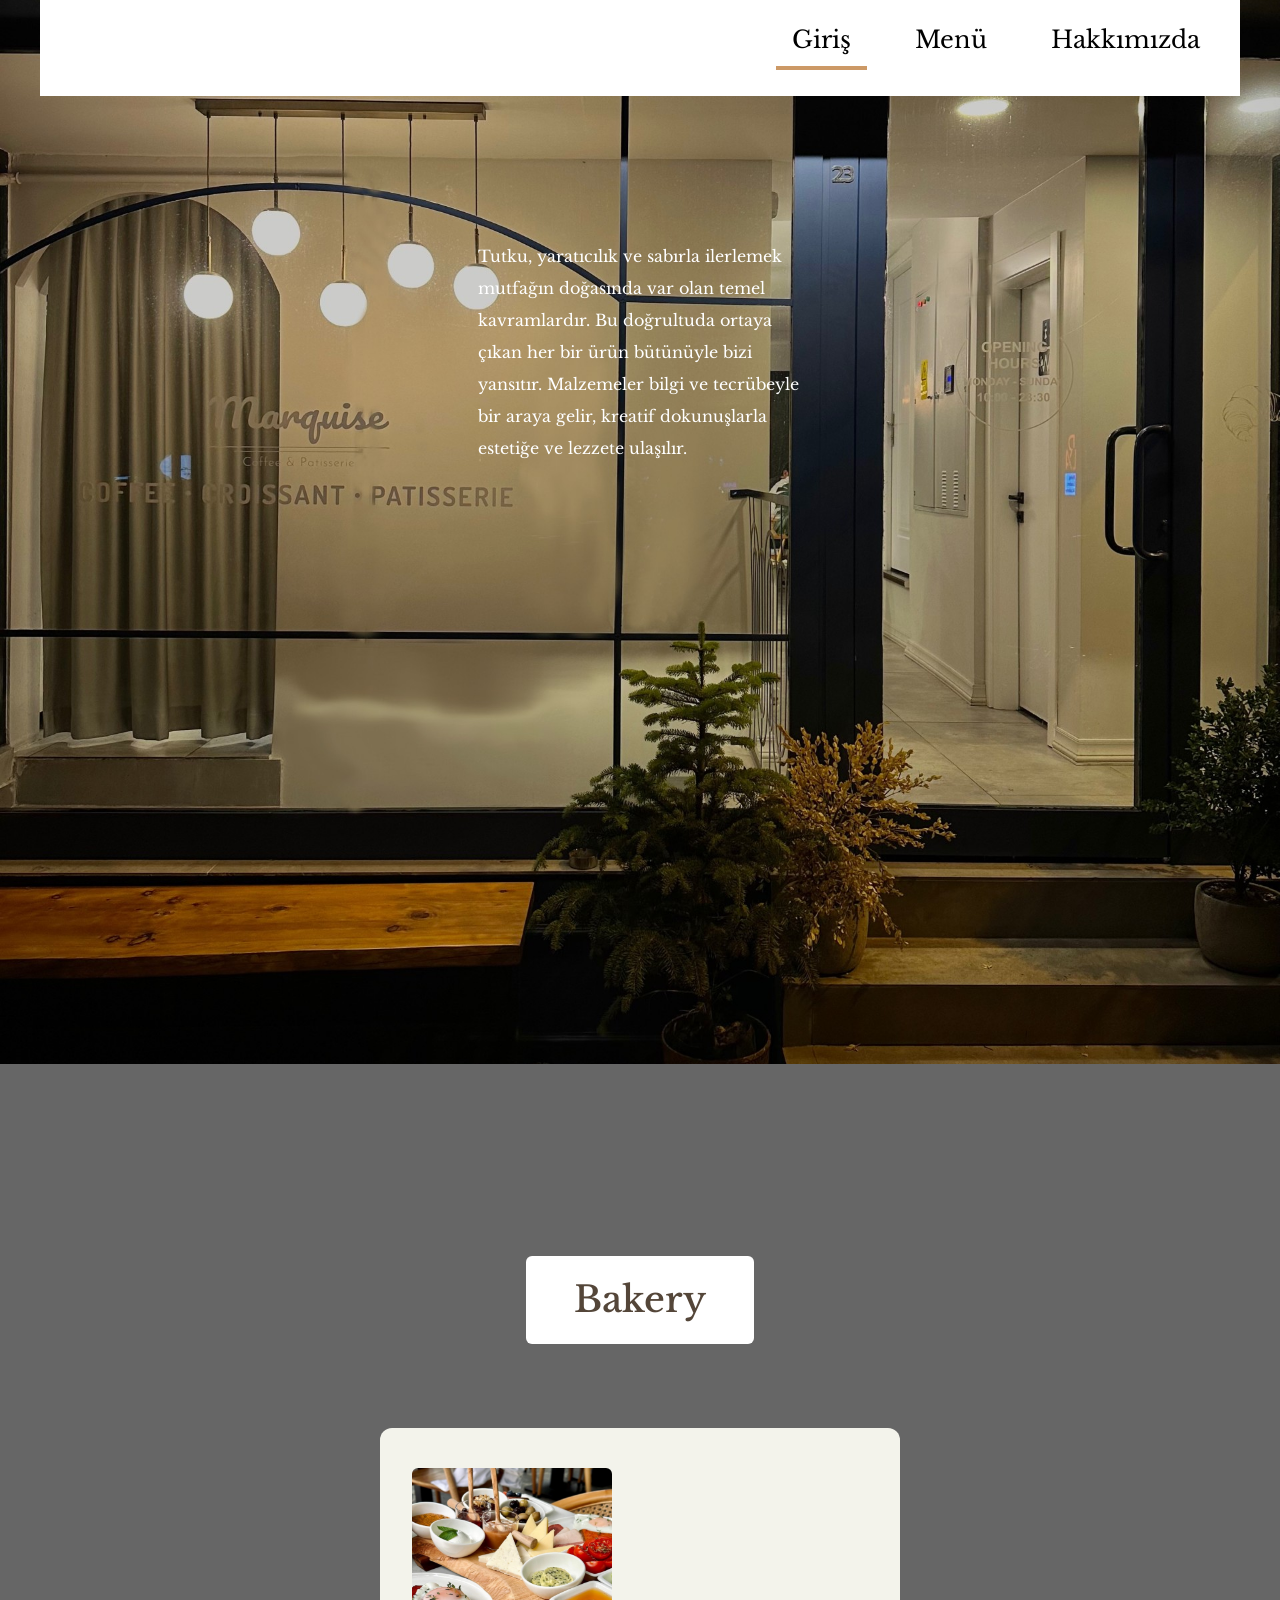
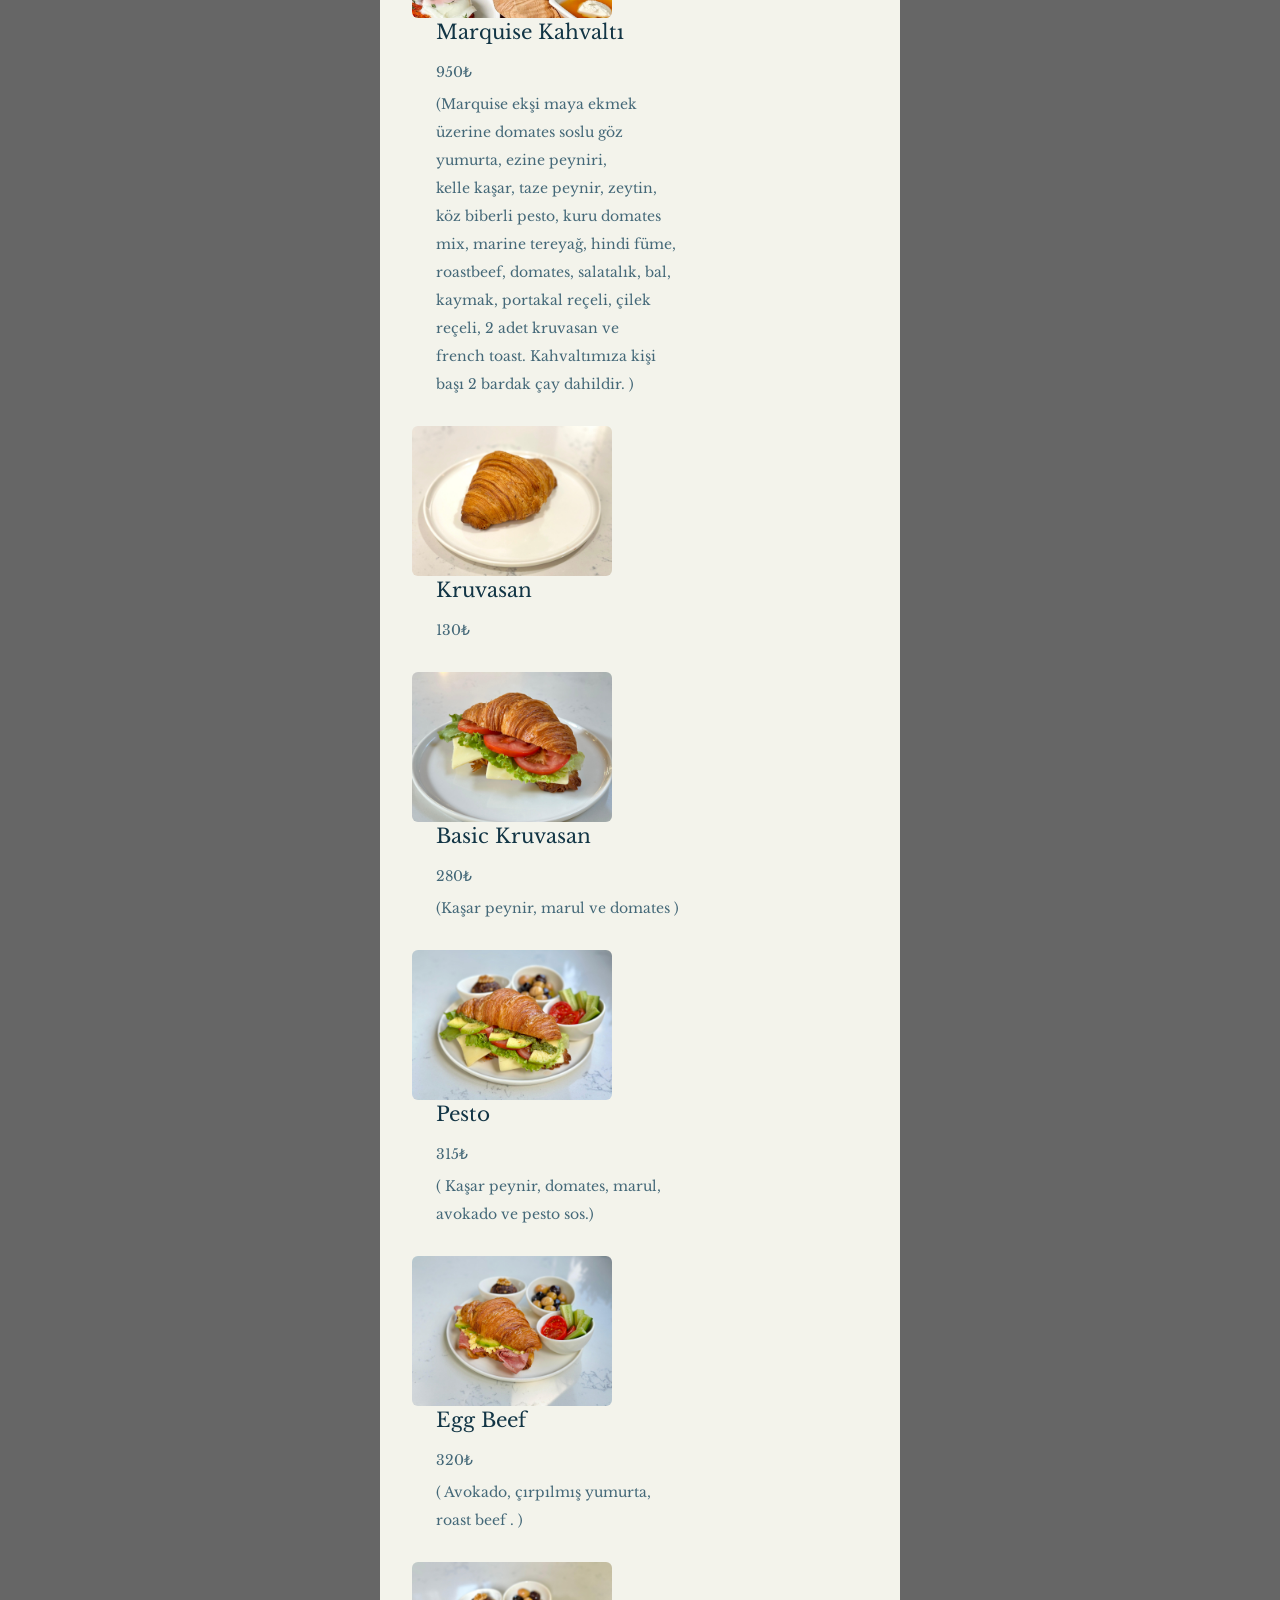
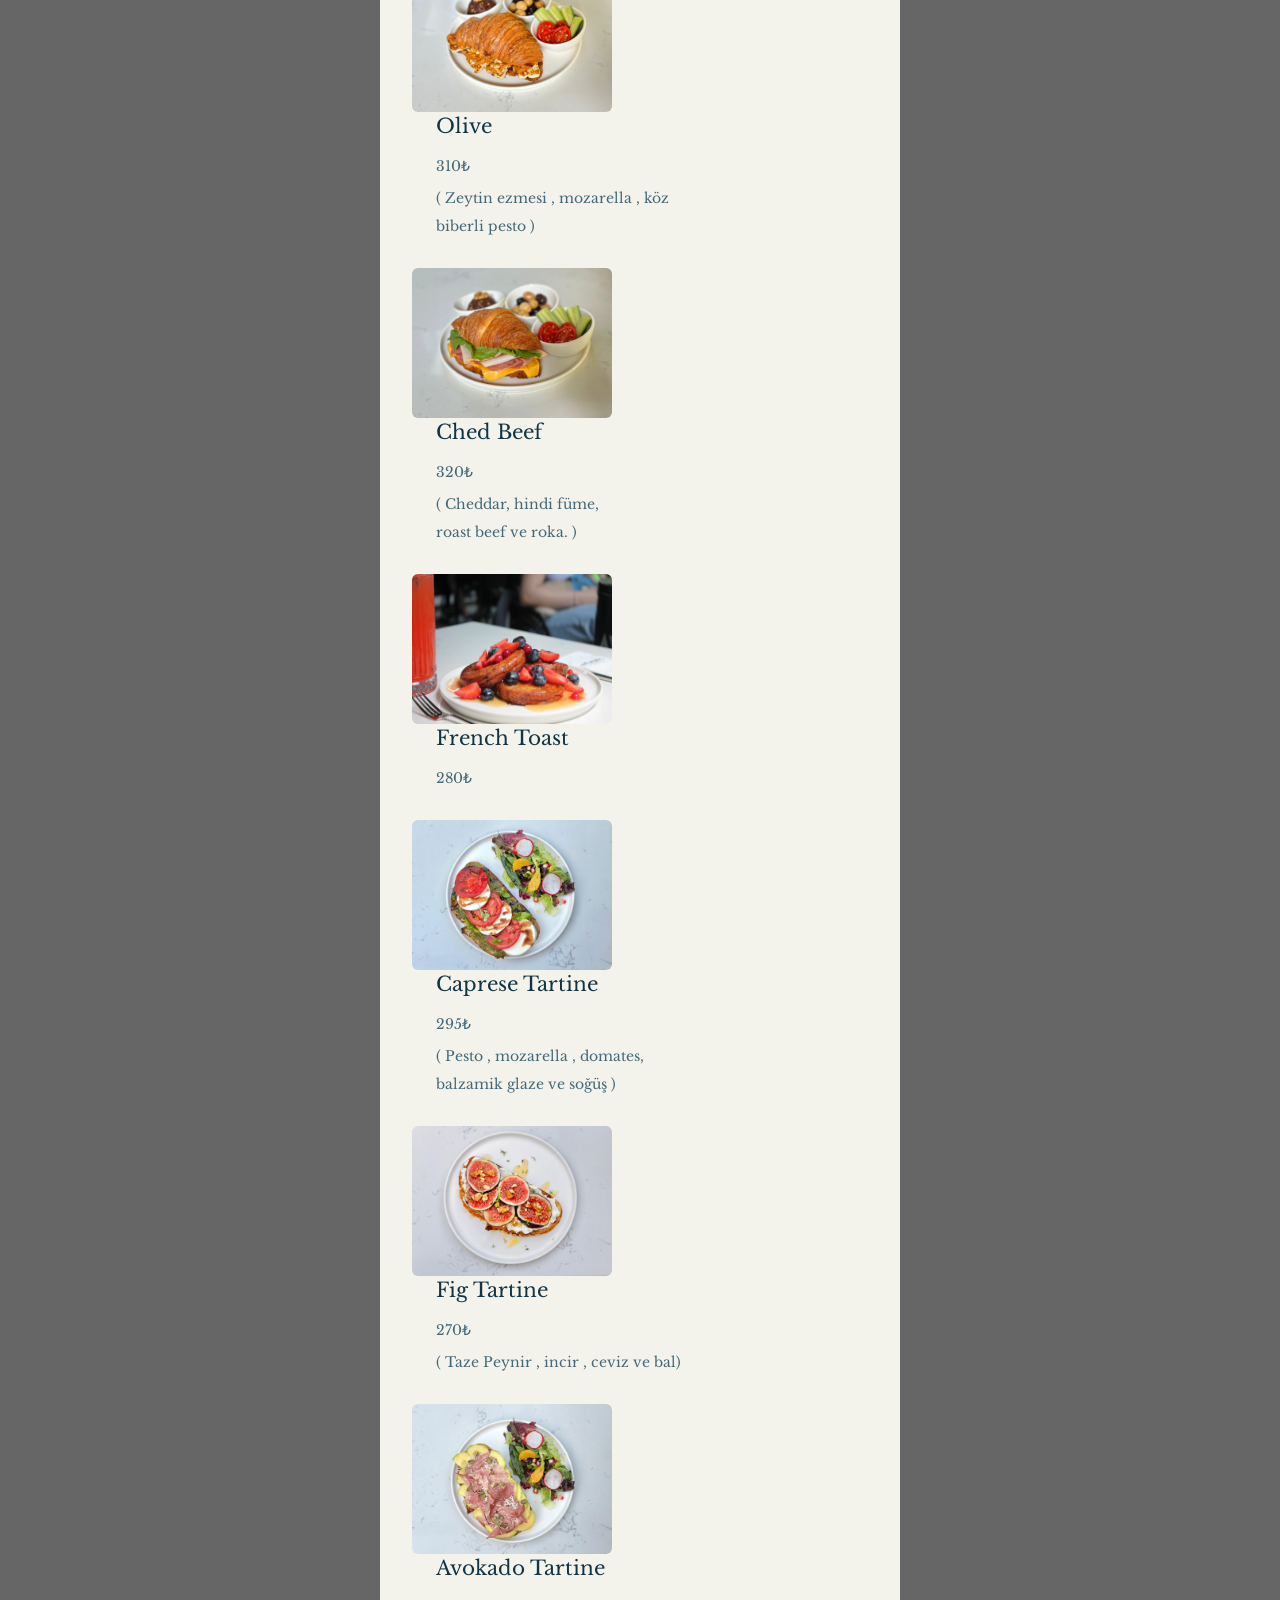
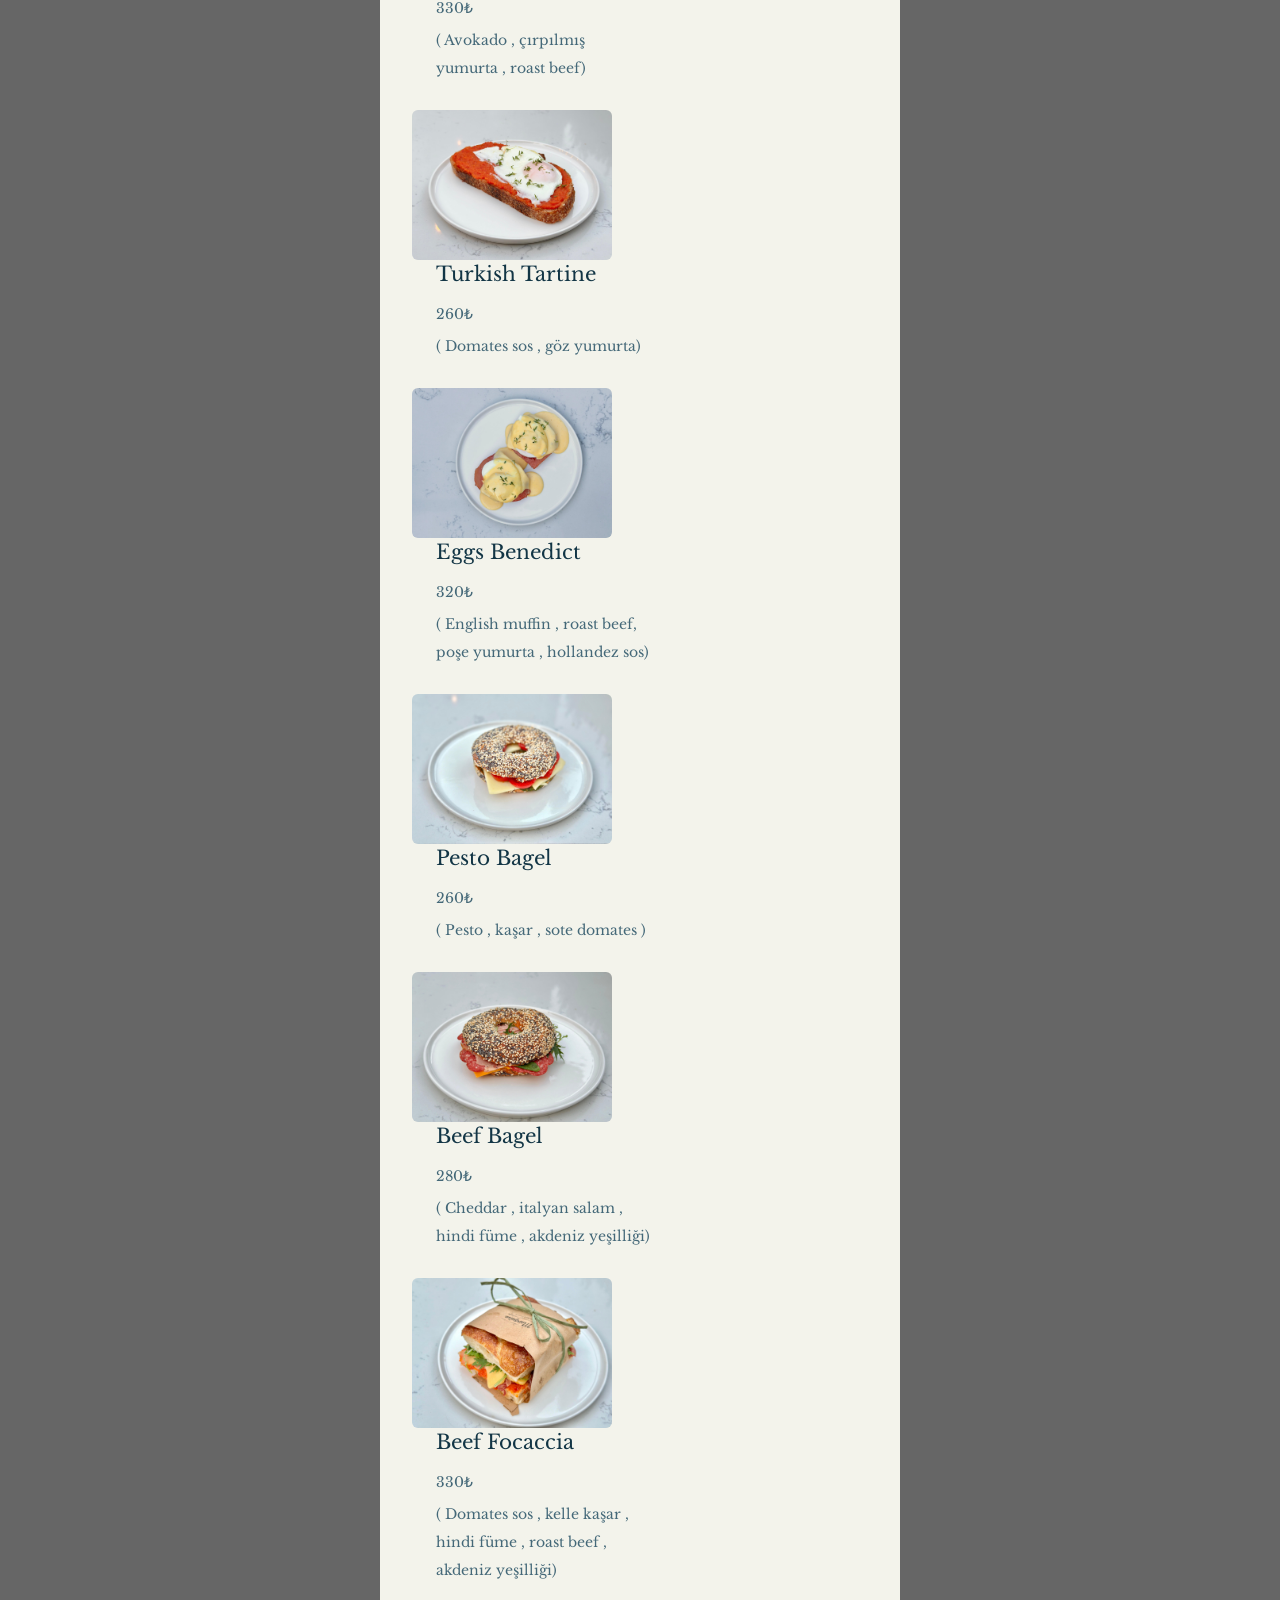
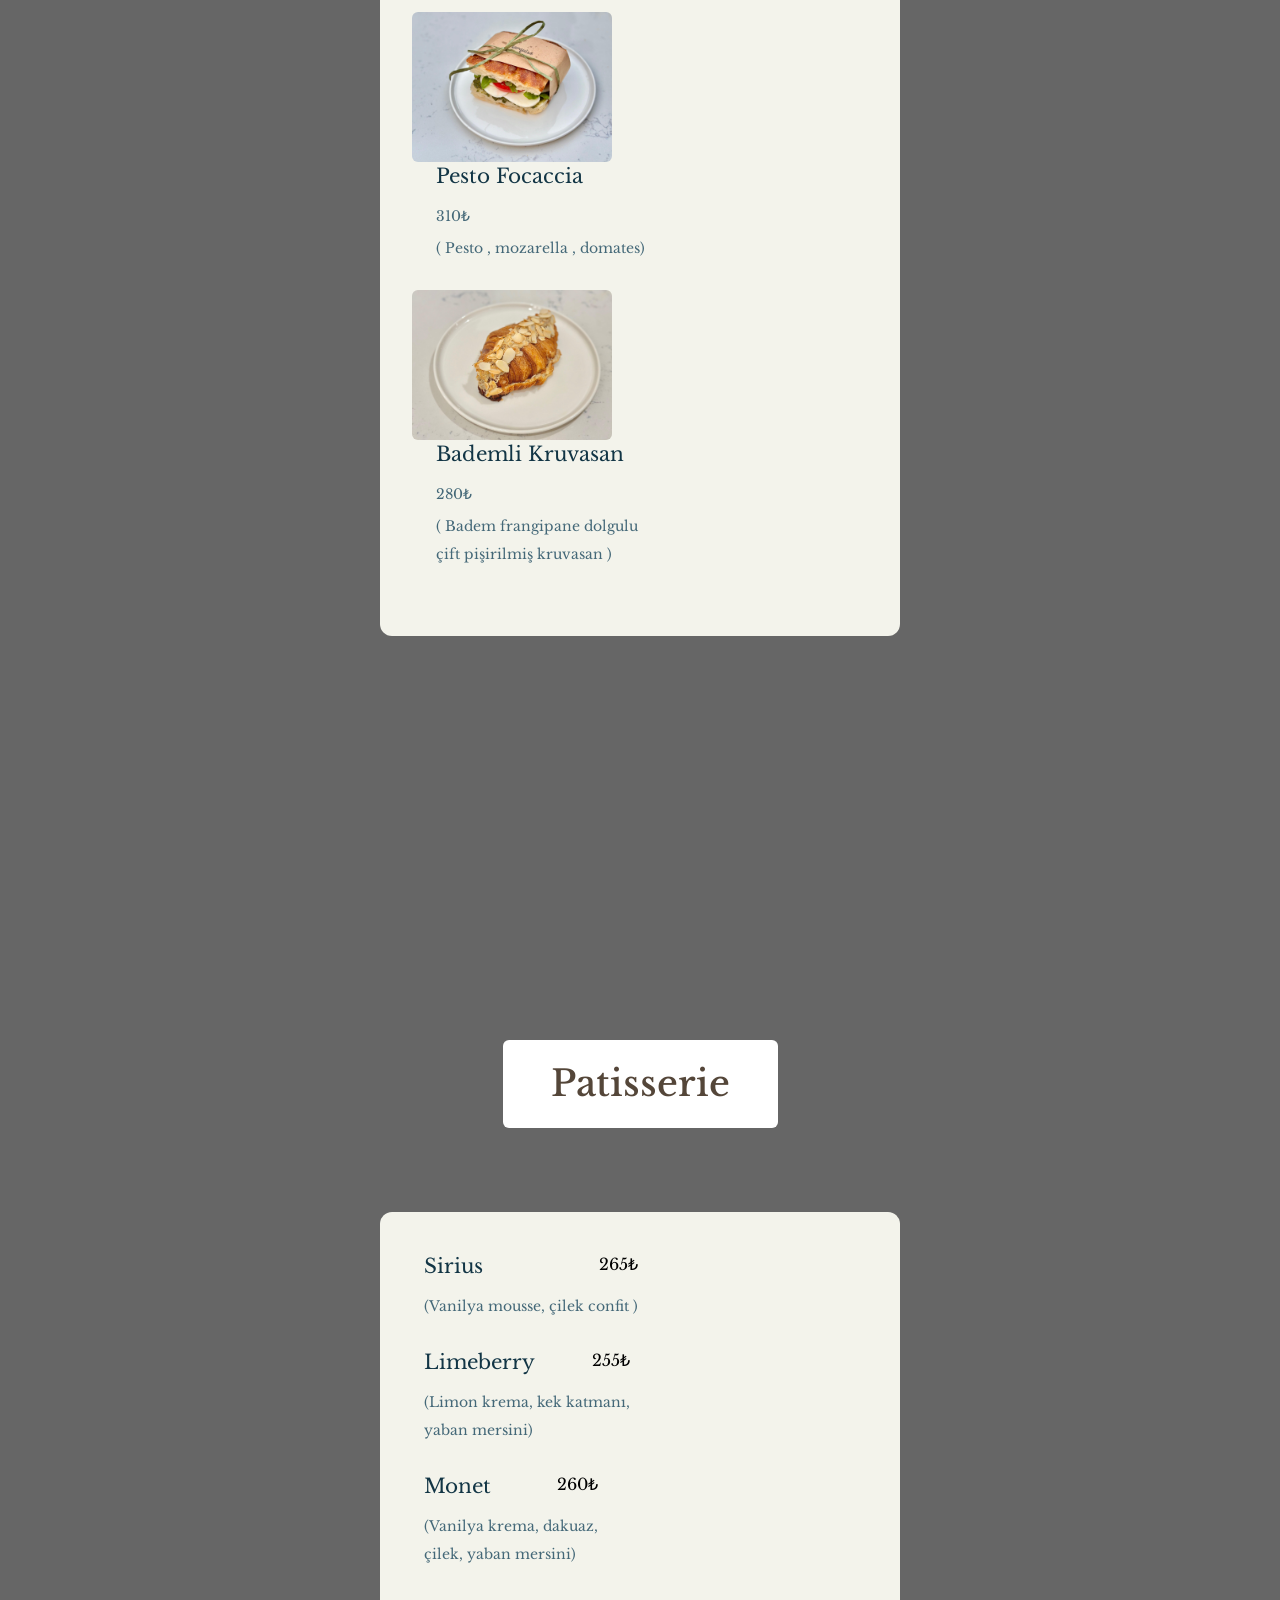
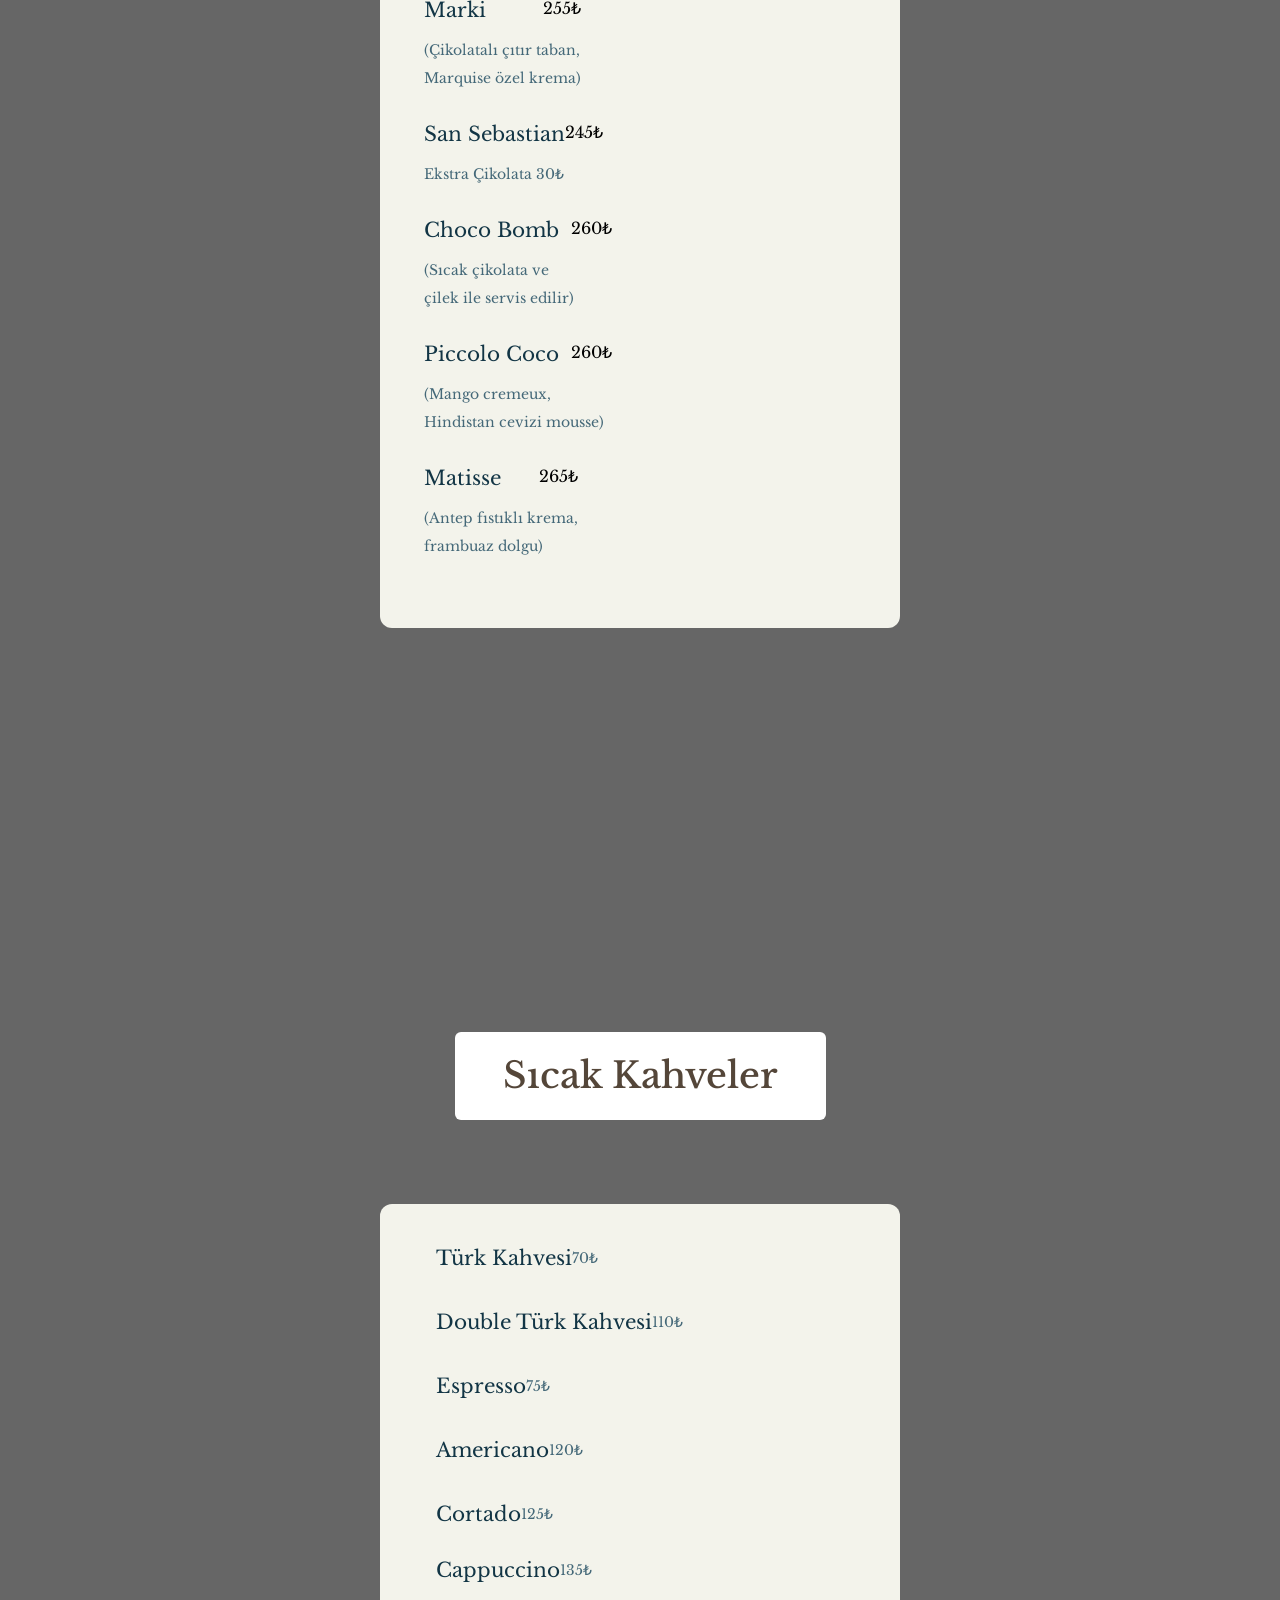
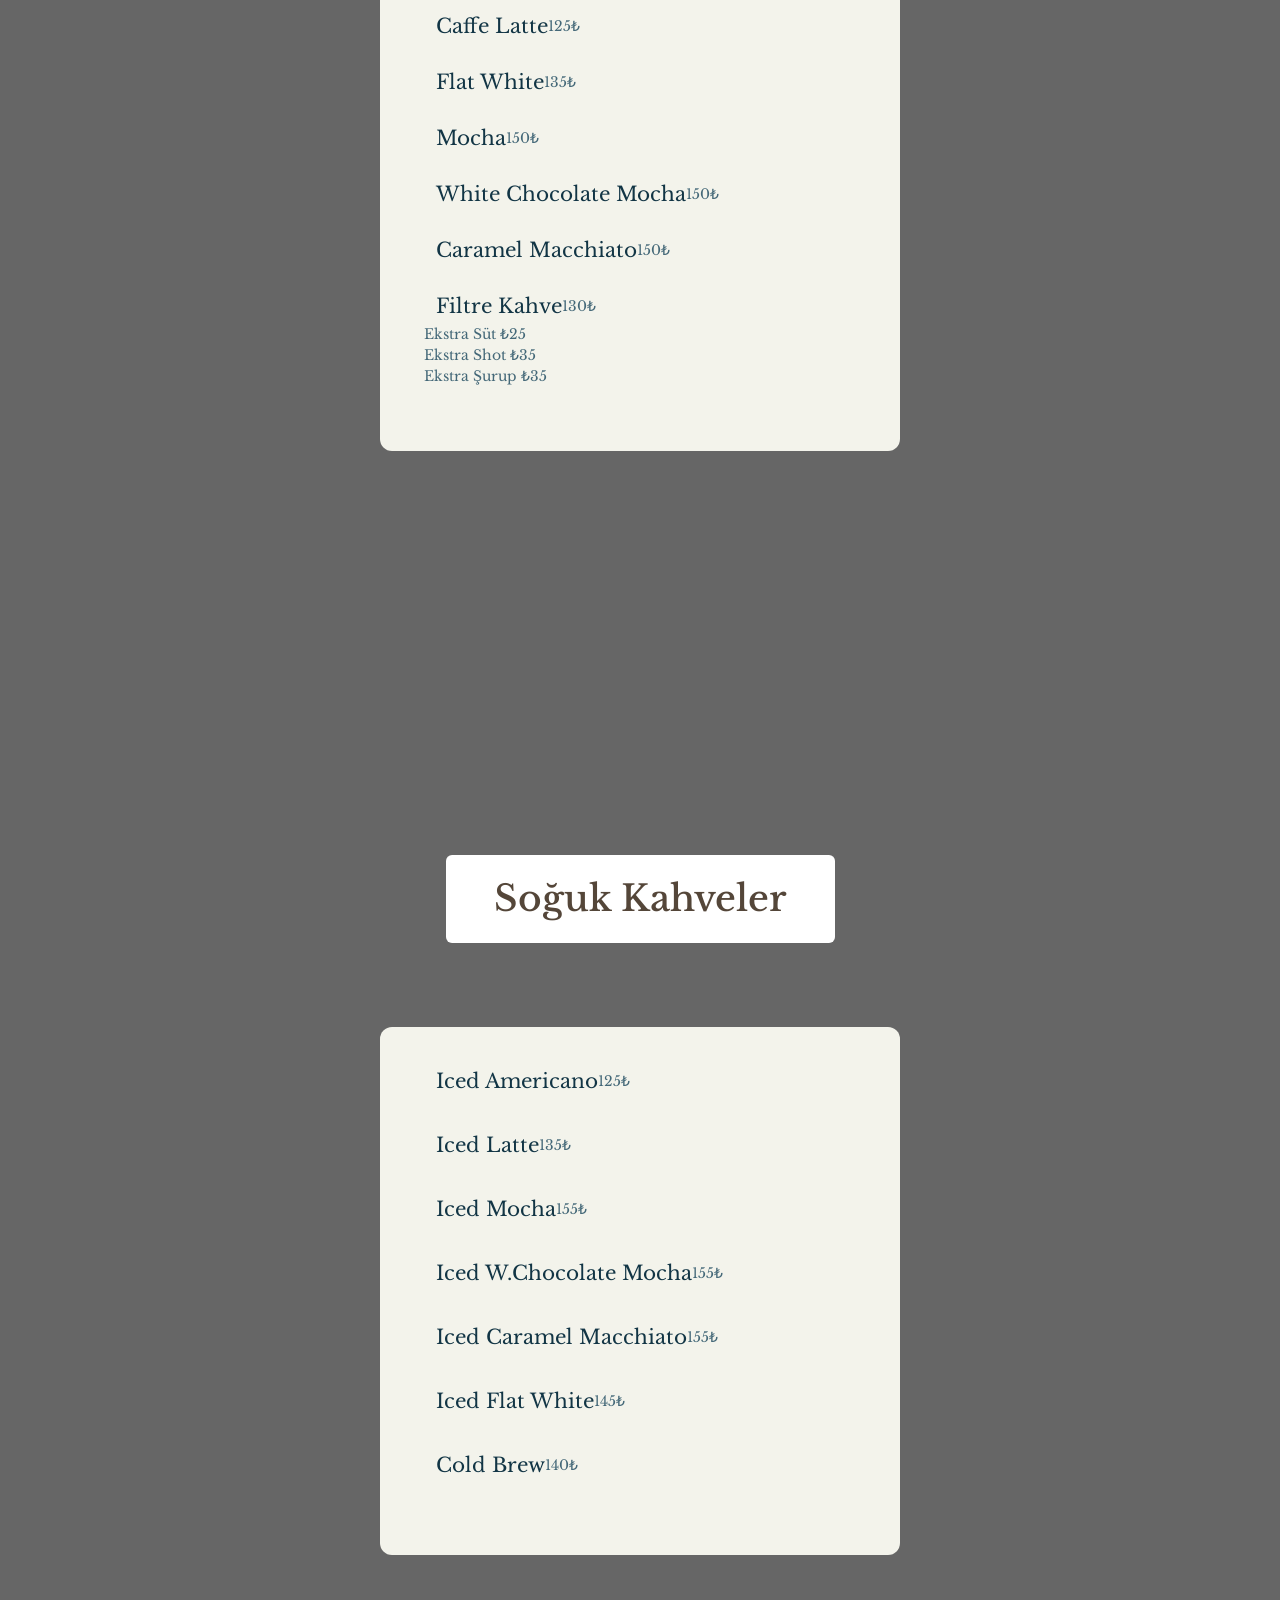
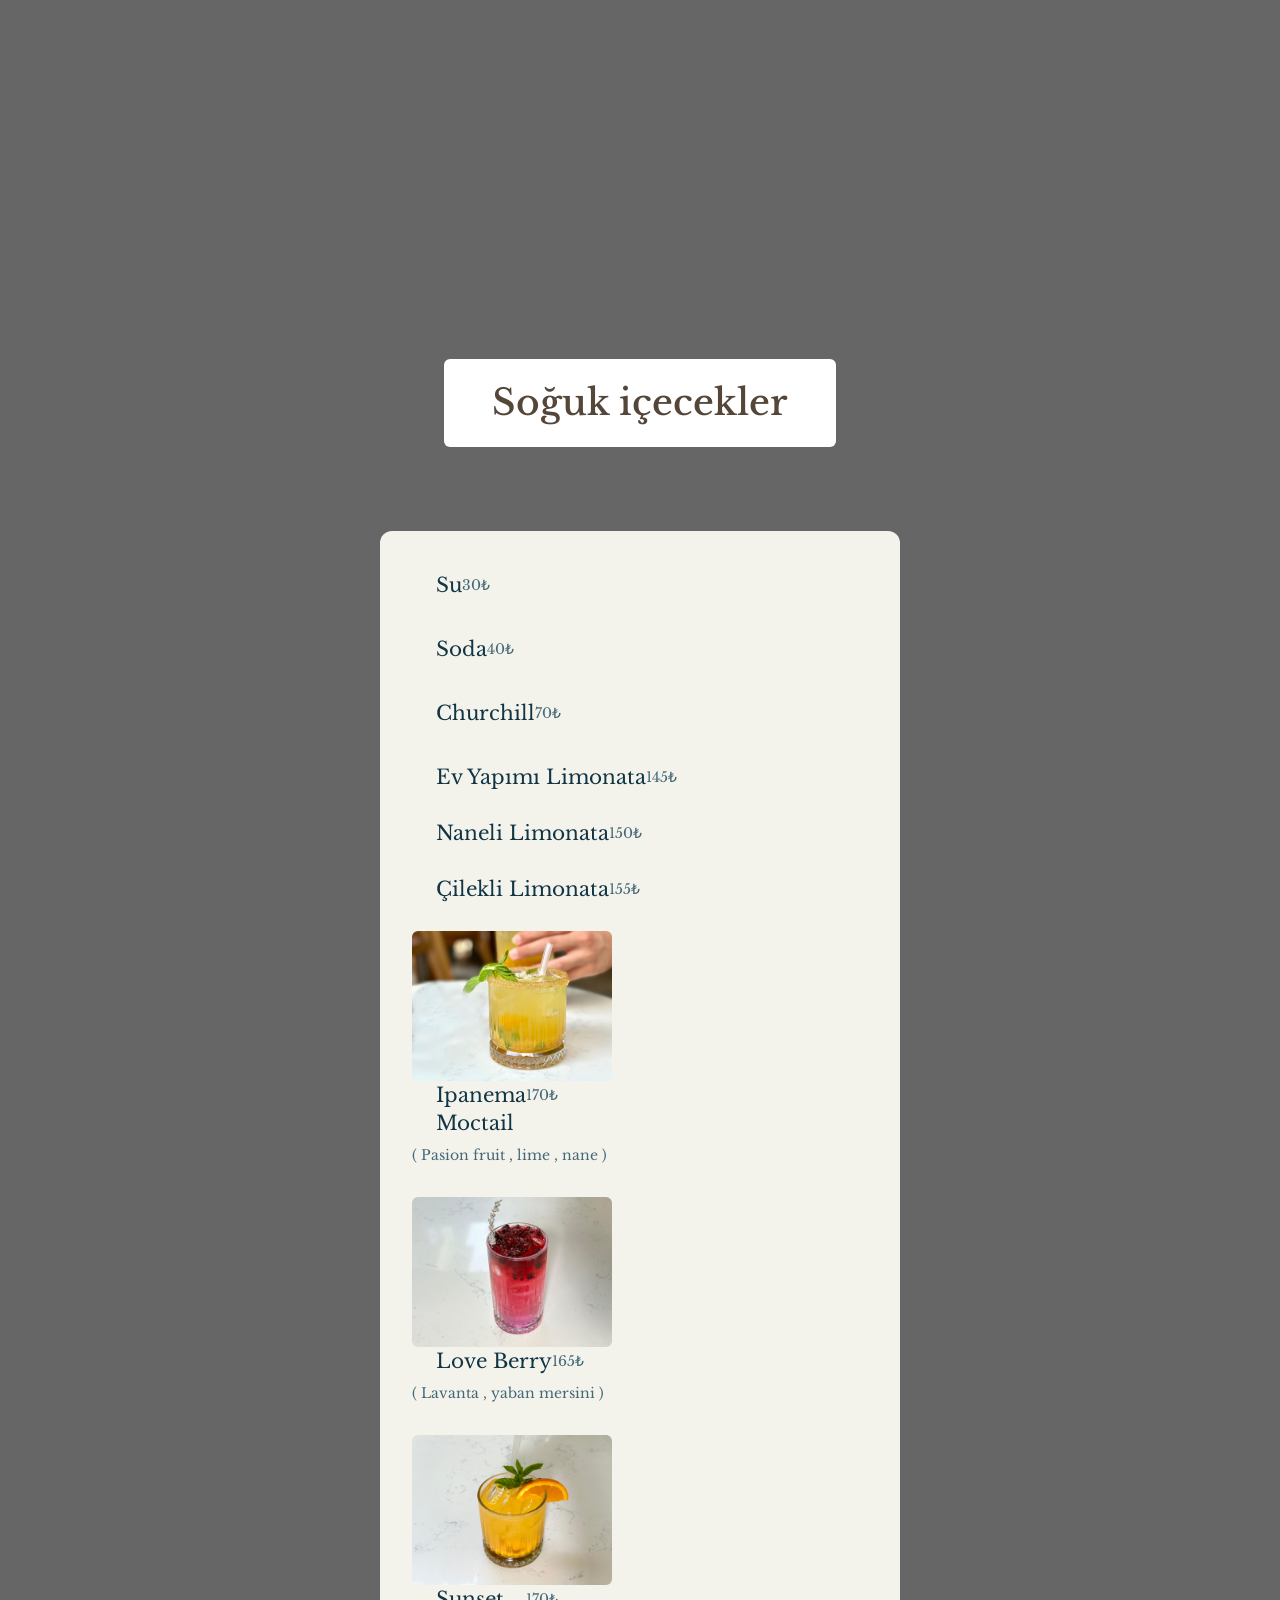
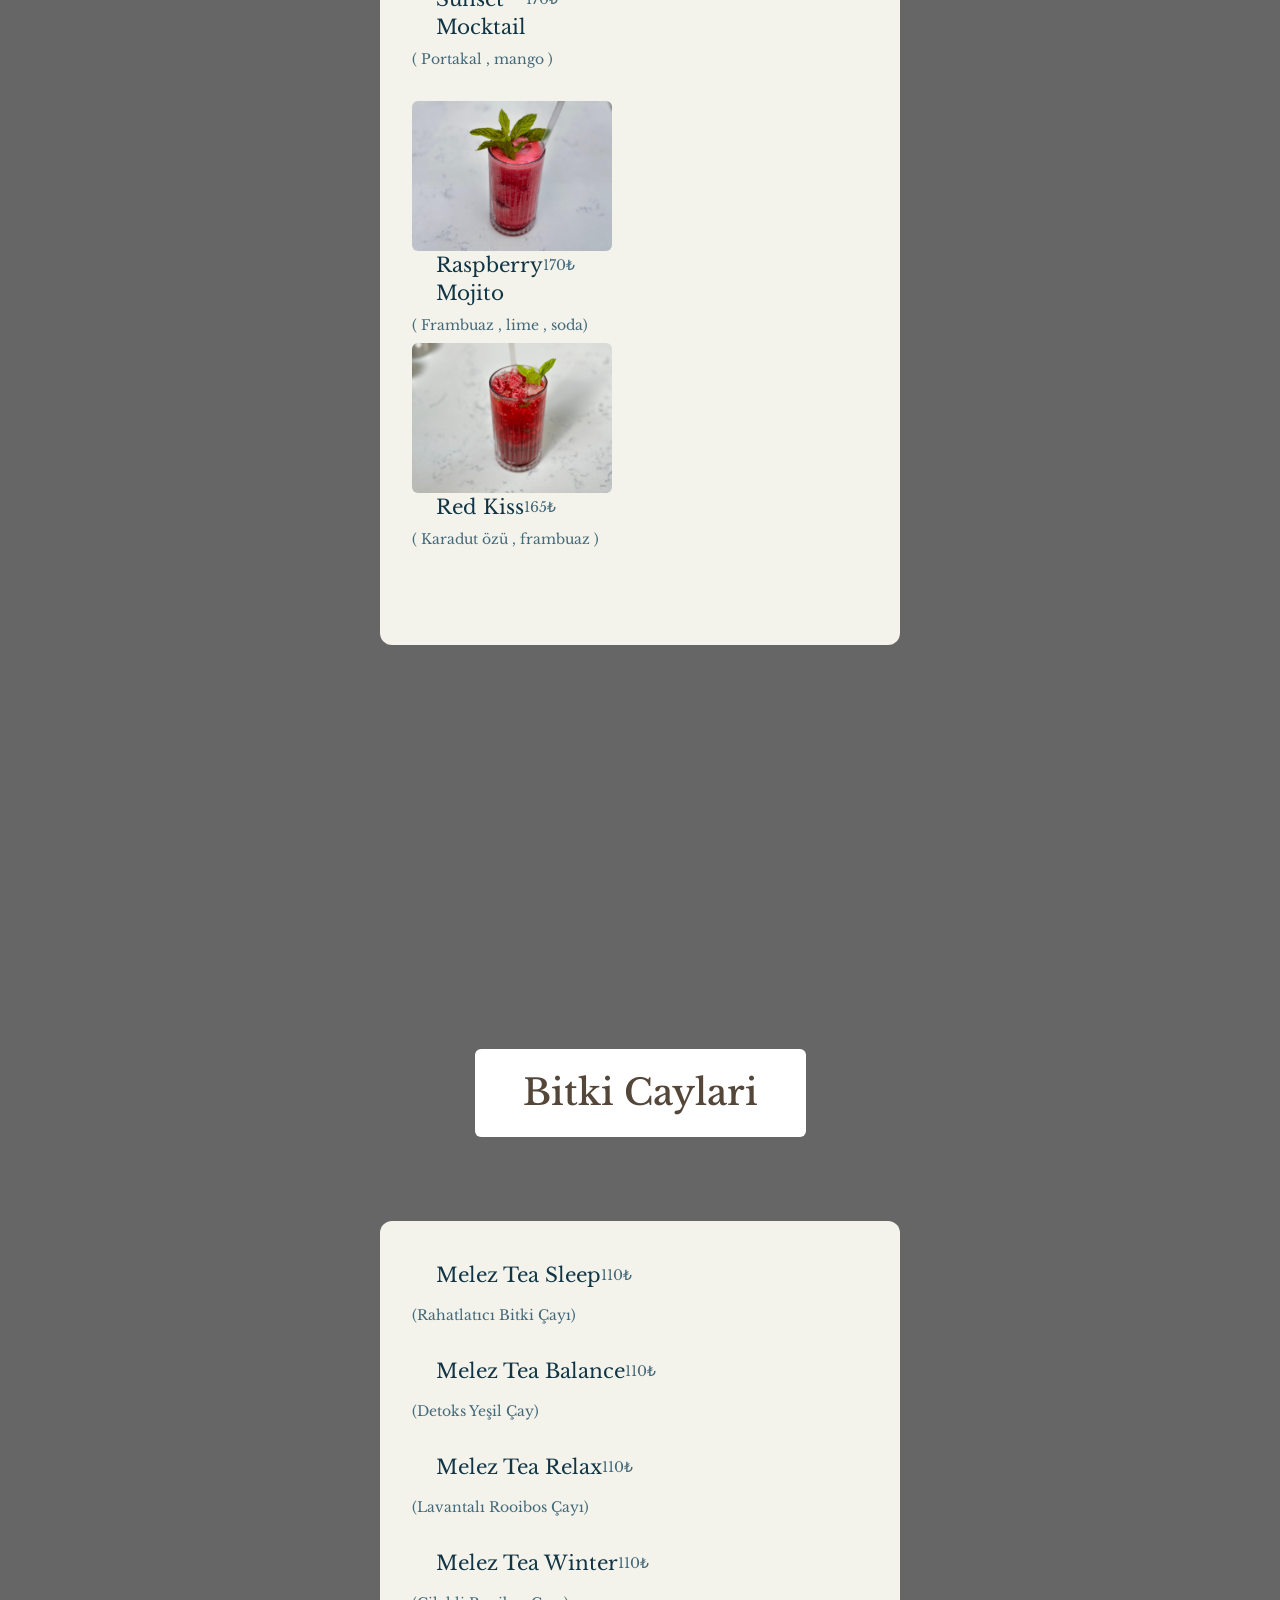
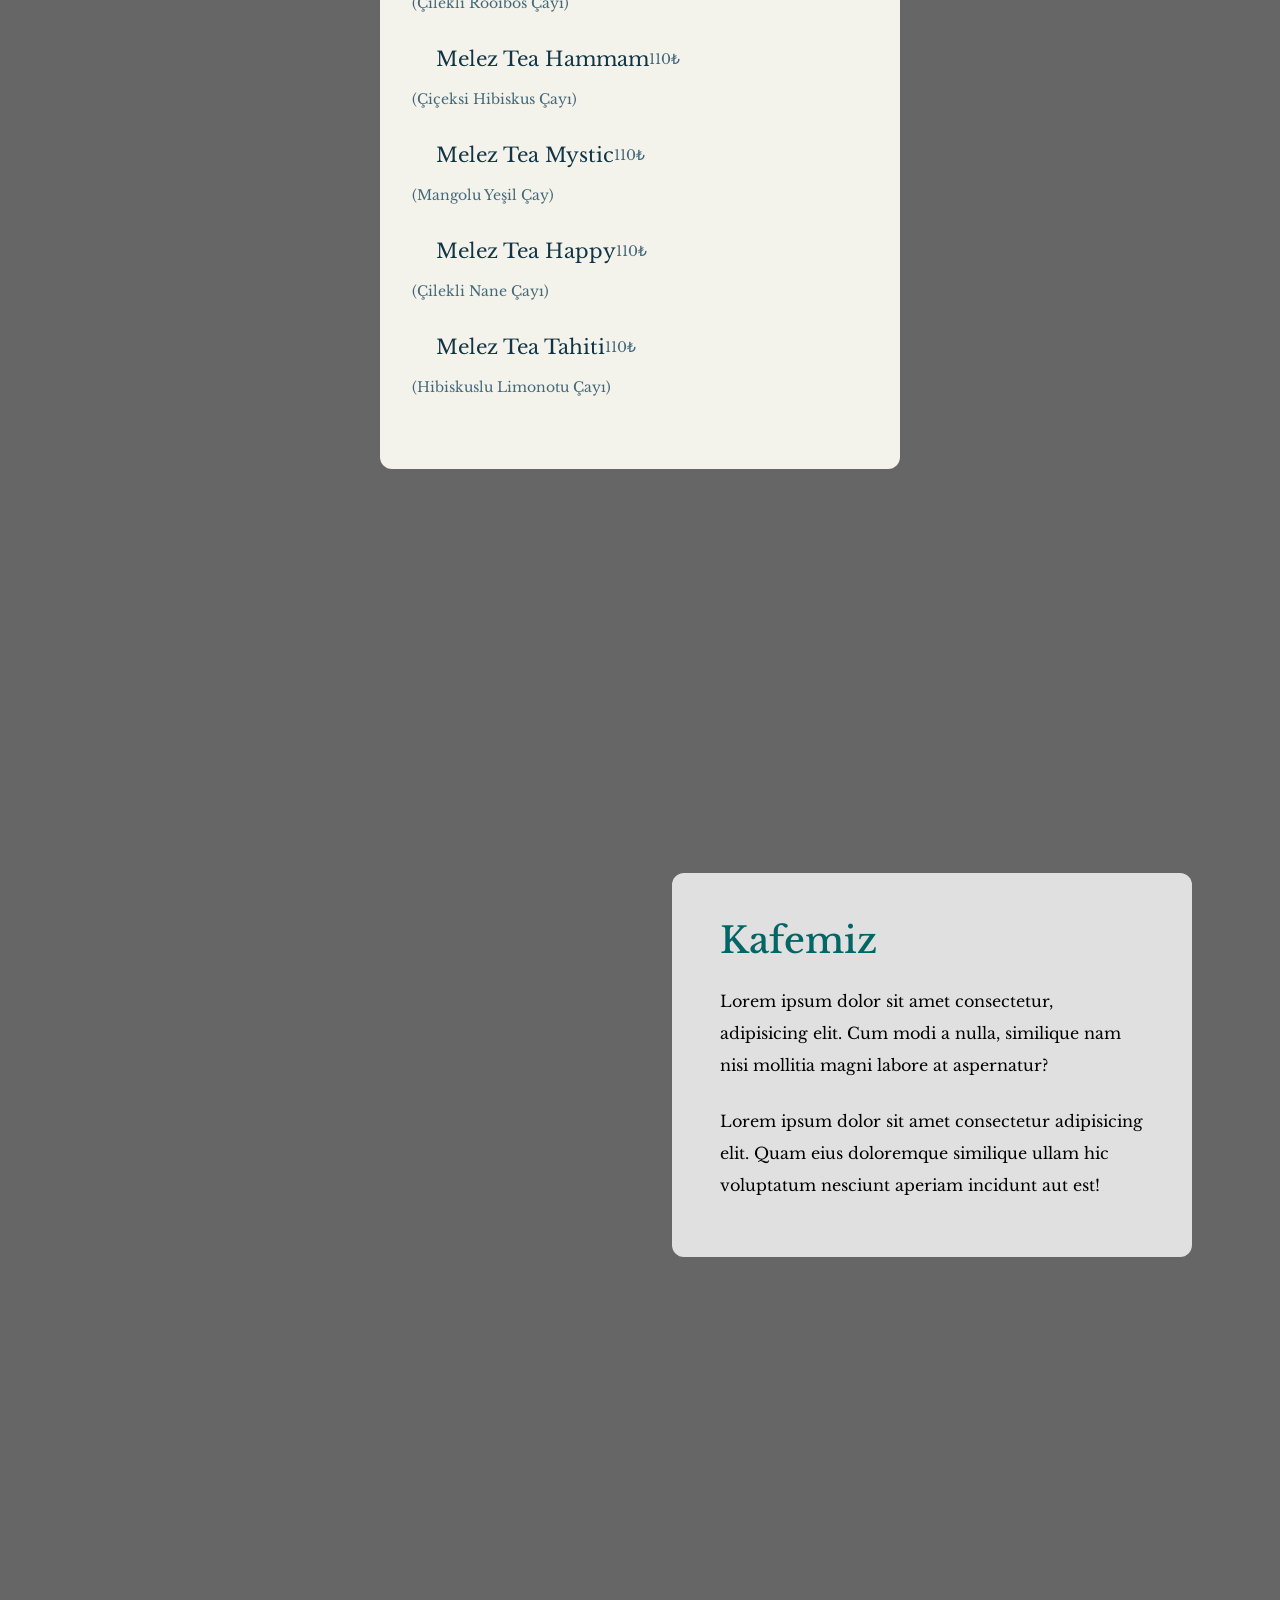
==== commit 1df4a6f1: "son" ====
--- a/index.html
+++ b/index.html
@@ -42,7 +42,7 @@
         <div class="container mx-auto px-2 tm-intro-width ">
             <div class="sm:pb-60 sm:pt-48 py-20">
                 <div class="bg-black bg-opacity-0 p-12 mb-5">
-                    <p class="text-white leading-8 text-sm font-light">
+                    <p class="text-white leading-8 text-sm font-light mt-32">
 
                         Tutku, yaratıcılık ve sabırla ilerlemek mutfağın doğasında var olan temel kavramlardır. Bu
                         doğrultuda ortaya çıkan her bir ürün bütünüyle bizi yansıtır. Malzemeler bilgi ve tecrübeyle bir
@@ -72,14 +72,15 @@
                                 <div class="description text-md sm:text-lg font-light mb-1 ">950₺</div>
                                 <div class="description text-white text-md sm:text-lg font-light mb-1 ">(Marquise ekşi
                                     maya
-                                    ekmek üzerine <br> domates soslu göz yumurta, ezine peyniri, <br> kelle kaşar,
-                                    kekik aromalı sürülebilir peynir,<br> zeytin,
-                                    köz biberli pesto, kuru domates mix, <br> marine tereyağ, hindi füme,
-                                    roastbeef, domates, <br>
-                                    salatalık, bal, kaymak, portakal reçeli, <br> çilek reçeli, 2 adet kruvasan ve
+                                    ekmek <br> üzerine domates soslu göz <br>yumurta, ezine peyniri, <br> kelle kaşar,
+                                    taze peynir, zeytin, <br>
+                                    köz biberli pesto, kuru domates <br> mix, marine tereyağ, hindi füme, <br>
+                                    roastbeef, domates,
+                                    salatalık, bal, <br> kaymak, portakal reçeli, çilek <br> reçeli, 2 adet kruvasan ve
+                                    <br>
                                     french
-                                    toast. <br>
-                                    Kahvaltımıza kişi başı 2 bardak çay dahildir. )
+                                    toast.
+                                    Kahvaltımıza kişi <br> başı 2 bardak çay dahildir. )
                                 </div>
                             </div>
                         </div>
@@ -138,7 +139,7 @@
                                 <h3 class="text-lg sm:text-xl mb-2 sm:mb-3 tm-text-yellow">Ched Beef</h3>
                                 <div class=" description text-md sm:text-lg font-light mb-1">320₺</div>
                                 <div class="description text-white text-md sm:text-lg font-light mb-1 ">( Cheddar, hindi
-                                    füme, roast beef ve roka. )
+                                    füme, <br> roast beef ve roka. )
                                 </div>
                             </div>
                         </div>
@@ -153,7 +154,7 @@
                             <img src="img/sandwich1.jpg" alt="Image" class="rounded-md foto">
                             <div class="ml-3 sm:ml-6">
                                 <h3 class="text-lg sm:text-xl mb-2 sm:mb-3 tm-text-yellow">Caprese Tartine</h3>
-                                <div class=" description text-md sm:text-lg font-light mb-1">280₺</div>
+                                <div class=" description text-md sm:text-lg font-light mb-1">295₺</div>
                                 <div class="description text-white text-md sm:text-lg font-light mb-1 ">( Pesto ,
                                     mozarella , domates, <br> balzamik glaze ve soğüş )
                                 </div>
@@ -163,7 +164,7 @@
                             <img src="img/sandwich2.jpg" alt="Image" class="rounded-md foto">
                             <div class="ml-3 sm:ml-6">
                                 <h3 class="text-lg sm:text-xl mb-2 sm:mb-3 tm-text-yellow">Fig Tartine</h3>
-                                <div class=" description text-md sm:text-lg font-light mb-1">280₺</div>
+                                <div class=" description text-md sm:text-lg font-light mb-1">270₺</div>
                                 <div class="description text-white text-md sm:text-lg font-light mb-1 ">( Taze Peynir ,
                                     incir , ceviz ve bal)
                                 </div>
@@ -173,9 +174,9 @@
                             <img src="img/sandwcih5.jpg" alt="Image" class="rounded-md foto">
                             <div class="ml-3 sm:ml-6">
                                 <h3 class="text-lg sm:text-xl mb-2 sm:mb-3 tm-text-yellow">Avokado Tartine</h3>
-                                <div class=" description text-md sm:text-lg font-light mb-1">280₺</div>
+                                <div class=" description text-md sm:text-lg font-light mb-1">330₺</div>
                                 <div class="description text-white text-md sm:text-lg font-light mb-1 ">( Avokado ,
-                                    çırpılmış yumurta , roast beef)
+                                    çırpılmış <br> yumurta , roast beef)
                                 </div>
                             </div>
                         </div>
@@ -183,7 +184,7 @@
                             <img src="img/sandwich7.jpg" alt="Image" class="rounded-md foto">
                             <div class="ml-3 sm:ml-6">
                                 <h3 class="text-lg sm:text-xl mb-2 sm:mb-3 tm-text-yellow">Turkish Tartine</h3>
-                                <div class=" description text-md sm:text-lg font-light mb-1">280₺</div>
+                                <div class=" description text-md sm:text-lg font-light mb-1">260₺</div>
                                 <div class="description text-white text-md sm:text-lg font-light mb-1 ">( Domates sos ,
                                     göz yumurta)
                                 </div>
@@ -193,7 +194,7 @@
                             <img src="img/eggsbenedict.jpg" alt="Image" class="rounded-md foto">
                             <div class="ml-3 sm:ml-6">
                                 <h3 class="text-lg sm:text-xl mb-2 sm:mb-3 tm-text-yellow">Eggs Benedict</h3>
-                                <div class=" description text-md sm:text-lg font-light mb-1">280₺</div>
+                                <div class=" description text-md sm:text-lg font-light mb-1">320₺</div>
                                 <div class="description text-white text-md sm:text-lg font-light mb-1 ">( English muffin
                                     , roast beef, <br> poşe yumurta , hollandez sos)
                                 </div>
@@ -203,7 +204,7 @@
                             <img src="img/sandwich8.jpg" alt="Image" class="rounded-md foto">
                             <div class="ml-3 sm:ml-6">
                                 <h3 class="text-lg sm:text-xl mb-2 sm:mb-3 tm-text-yellow">Pesto Bagel</h3>
-                                <div class=" description text-md sm:text-lg font-light mb-1">280₺</div>
+                                <div class=" description text-md sm:text-lg font-light mb-1">260₺</div>
                                 <div class="description text-white text-md sm:text-lg font-light mb-1 ">( Pesto , kaşar
                                     , sote domates )
                                 </div>
@@ -224,9 +225,9 @@
                             <img src="img/sandwich6.jpg" alt="Image" class="rounded-md foto">
                             <div class="ml-3 sm:ml-6">
                                 <h3 class="text-lg sm:text-xl mb-2 sm:mb-3 tm-text-yellow">Beef Focaccia</h3>
-                                <div class=" description text-md sm:text-lg font-light mb-1">280₺</div>
+                                <div class=" description text-md sm:text-lg font-light mb-1">330₺</div>
                                 <div class="description text-white text-md sm:text-lg font-light mb-1 ">( Domates sos ,
-                                    kelle kaşar , <br> hindi füme , roast beef , akdeniz yeşilliği)
+                                    kelle kaşar , <br> hindi füme , roast beef , <br> akdeniz yeşilliği)
                                 </div>
                             </div>
                         </div>
@@ -235,7 +236,7 @@
                             <img src="img/sandwich3.jpg" alt="Image" class="rounded-md foto">
                             <div class="ml-3 sm:ml-6">
                                 <h3 class="text-lg sm:text-xl mb-2 sm:mb-3 tm-text-yellow">Pesto Focaccia</h3>
-                                <div class=" description text-md sm:text-lg font-light mb-1">280₺</div>
+                                <div class=" description text-md sm:text-lg font-light mb-1">310₺</div>
                                 <div class="description text-white text-md sm:text-lg font-light mb-1 ">( Pesto ,
                                     mozarella , domates)
                                 </div>
@@ -598,7 +599,8 @@
                                 <h3 class="text-lg sm:text-xl tm-text-yellow mb-1">Love Berry</h3>
                                 <div class="description ml-10 text-white text-md sm:text-lg font-light">165₺</div>
                             </div>
-                            <div class="description text-white text-md sm:text-lg font-light mb-1 ml-5">( Lavanta , yaban
+                            <div class="description text-white text-md sm:text-lg font-light mb-1 ml-5">( Lavanta ,
+                                yaban
                                 mersini )
                             </div>
                         </div>
@@ -609,7 +611,8 @@
                                 <div class="description ml-10 text-white text-md sm:text-lg font-light">170₺</div>
 
                             </div>
-                            <div class="description text-white text-md sm:text-lg font-light mb-1 ml-5">( Portakal , mango )
+                            <div class="description text-white text-md sm:text-lg font-light mb-1 ml-5">( Portakal ,
+                                mango )
                             </div>
                         </div>
                         <div class="flex items-start mb-6 tm-menu-item flex-col">
@@ -618,7 +621,8 @@
                                 <h3 class="text-lg sm:text-xl tm-text-yellow mb-1">Raspberry <br> Mojito</h3>
                                 <div class="description ml-10 text-white text-md sm:text-lg font-light">170₺</div>
                             </div>
-                            <div class="description text-white text-md sm:text-lg font-light mb-1 ml-5">( Frambuaz , lime
+                            <div class="description text-white text-md sm:text-lg font-light mb-1 ml-5">( Frambuaz ,
+                                lime
                                 , soda)
                             </div>
                             <div class="flex items-start mb-6 tm-menu-item flex-col">
@@ -627,7 +631,8 @@
                                     <h3 class="text-lg sm:text-xl tm-text-yellow mb-1">Red Kiss</h3>
                                     <div class="description ml-10 text-white text-md sm:text-lg font-light">165₺</div>
                                 </div>
-                                <div class="description text-white text-md sm:text-lg font-light mb-1 ml-5">( Karadut özü ,
+                                <div class="description text-white text-md sm:text-lg font-light mb-1 ml-5">( Karadut
+                                    özü ,
                                     frambuaz )
                                 </div>
                             </div>
@@ -652,7 +657,8 @@
                                 <h3 class="text-lg sm:text-xl mb-2 sm:mb-3 tm-text-yellow">Melez Tea Sleep</h3>
                                 <div class="description ml-10 text-md sm:text-lg font-light mb-1">110₺</div>
                             </div>
-                            <div class="description text-white text-md sm:text-lg font-light mb-1 ml-5">(Rahatlatıcı Bitki
+                            <div class="description text-white text-md sm:text-lg font-light mb-1 ml-5">(Rahatlatıcı
+                                Bitki
                                 Çayı)
                             </div>
                         </div>
@@ -661,7 +667,8 @@
                                 <h3 class="text-lg sm:text-xl mb-2 sm:mb-3 tm-text-yellow">Melez Tea Balance</h3>
                                 <div class="description ml-10 text-md sm:text-lg font-light mb-1">110₺</div>
                             </div>
-                            <div class="description text-white text-md sm:text-lg font-light mb-1 ml-5 ">(Detoks Yeşil Çay)
+                            <div class="description text-white text-md sm:text-lg font-light mb-1 ml-5 ">(Detoks Yeşil
+                                Çay)
                             </div>
                         </div>
                         <div class="flex items-start mb-6 tm-menu-item flex-col">
@@ -669,7 +676,8 @@
                                 <h3 class="text-lg sm:text-xl mb-2 sm:mb-3 tm-text-yellow">Melez Tea Relax</h3>
                                 <div class="description ml-10 text-md sm:text-lg font-light mb-1">110₺</div>
                             </div>
-                            <div class="description text-white text-md sm:text-lg font-light mb-1 ml-5 ">(Lavantalı Rooibos
+                            <div class="description text-white text-md sm:text-lg font-light mb-1 ml-5 ">(Lavantalı
+                                Rooibos
                                 Çayı)
                             </div>
                         </div>
@@ -687,7 +695,8 @@
                                 <h3 class="text-lg sm:text-xl mb-2 sm:mb-3 tm-text-yellow">Melez Tea Hammam</h3>
                                 <div class="description ml-10 text-md sm:text-lg font-light mb-1">110₺</div>
                             </div>
-                            <div class="description text-white text-md sm:text-lg font-light mb-1 ml-5 ">(Çiçeksi Hibiskus
+                            <div class="description text-white text-md sm:text-lg font-light mb-1 ml-5 ">(Çiçeksi
+                                Hibiskus
                                 Çayı)
                             </div>
                         </div>
@@ -696,7 +705,8 @@
                                 <h3 class="text-lg sm:text-xl mb-2 sm:mb-3 tm-text-yellow">Melez Tea Mystic</h3>
                                 <div class="description ml-10 text-md sm:text-lg font-light mb-1">110₺</div>
                             </div>
-                            <div class="description text-white text-md sm:text-lg font-light mb-1 ml-5">(Mangolu Yeşil Çay)
+                            <div class="description text-white text-md sm:text-lg font-light mb-1 ml-5">(Mangolu Yeşil
+                                Çay)
                             </div>
                         </div>
                         <div class="flex items-start mb-6 tm-menu-item flex-col">
@@ -704,7 +714,8 @@
                                 <h3 class="text-lg sm:text-xl mb-2 sm:mb-3 tm-text-yellow">Melez Tea Happy</h3>
                                 <div class="description ml-10 text-md sm:text-lg font-light mb-1">110₺</div>
                             </div>
-                            <div class="description text-white text-md sm:text-lg font-light mb-1 ml-5">(Çilekli Nane Çayı)
+                            <div class="description text-white text-md sm:text-lg font-light mb-1 ml-5">(Çilekli Nane
+                                Çayı)
                             </div>
                         </div>
                         <div class="flex items-start mb-6 tm-menu-item flex-col">
@@ -712,7 +723,8 @@
                                 <h3 class="text-lg sm:text-xl mb-2 sm:mb-3 tm-text-yellow">Melez Tea Tahiti</h3>
                                 <div class="description ml-10 text-md sm:text-lg font-light mb-1">110₺</div>
                             </div>
-                            <div class="description text-white text-md sm:text-lg font-light mb-1 ml-5">(Hibiskuslu Limonotu
+                            <div class="description text-white text-md sm:text-lg font-light mb-1 ml-5">(Hibiskuslu
+                                Limonotu
                                 Çayı)
                             </div>
                         </div>
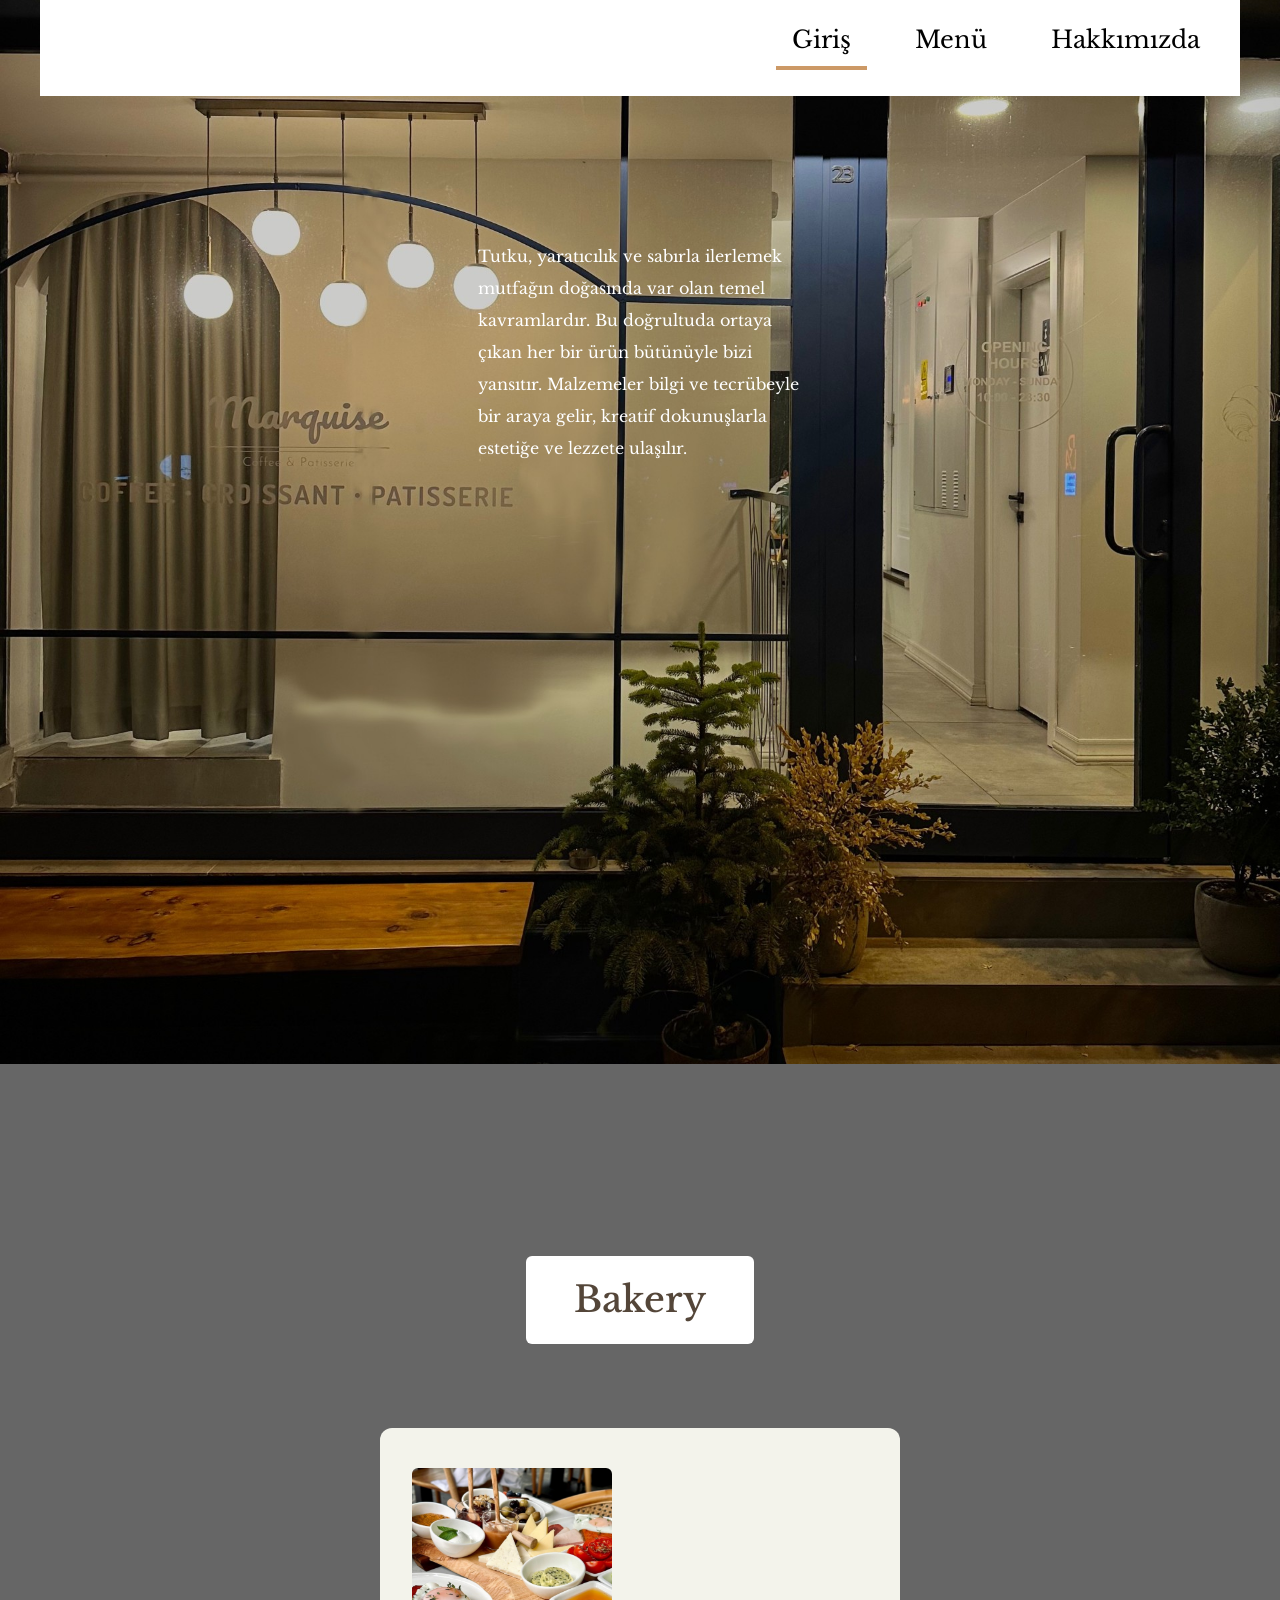
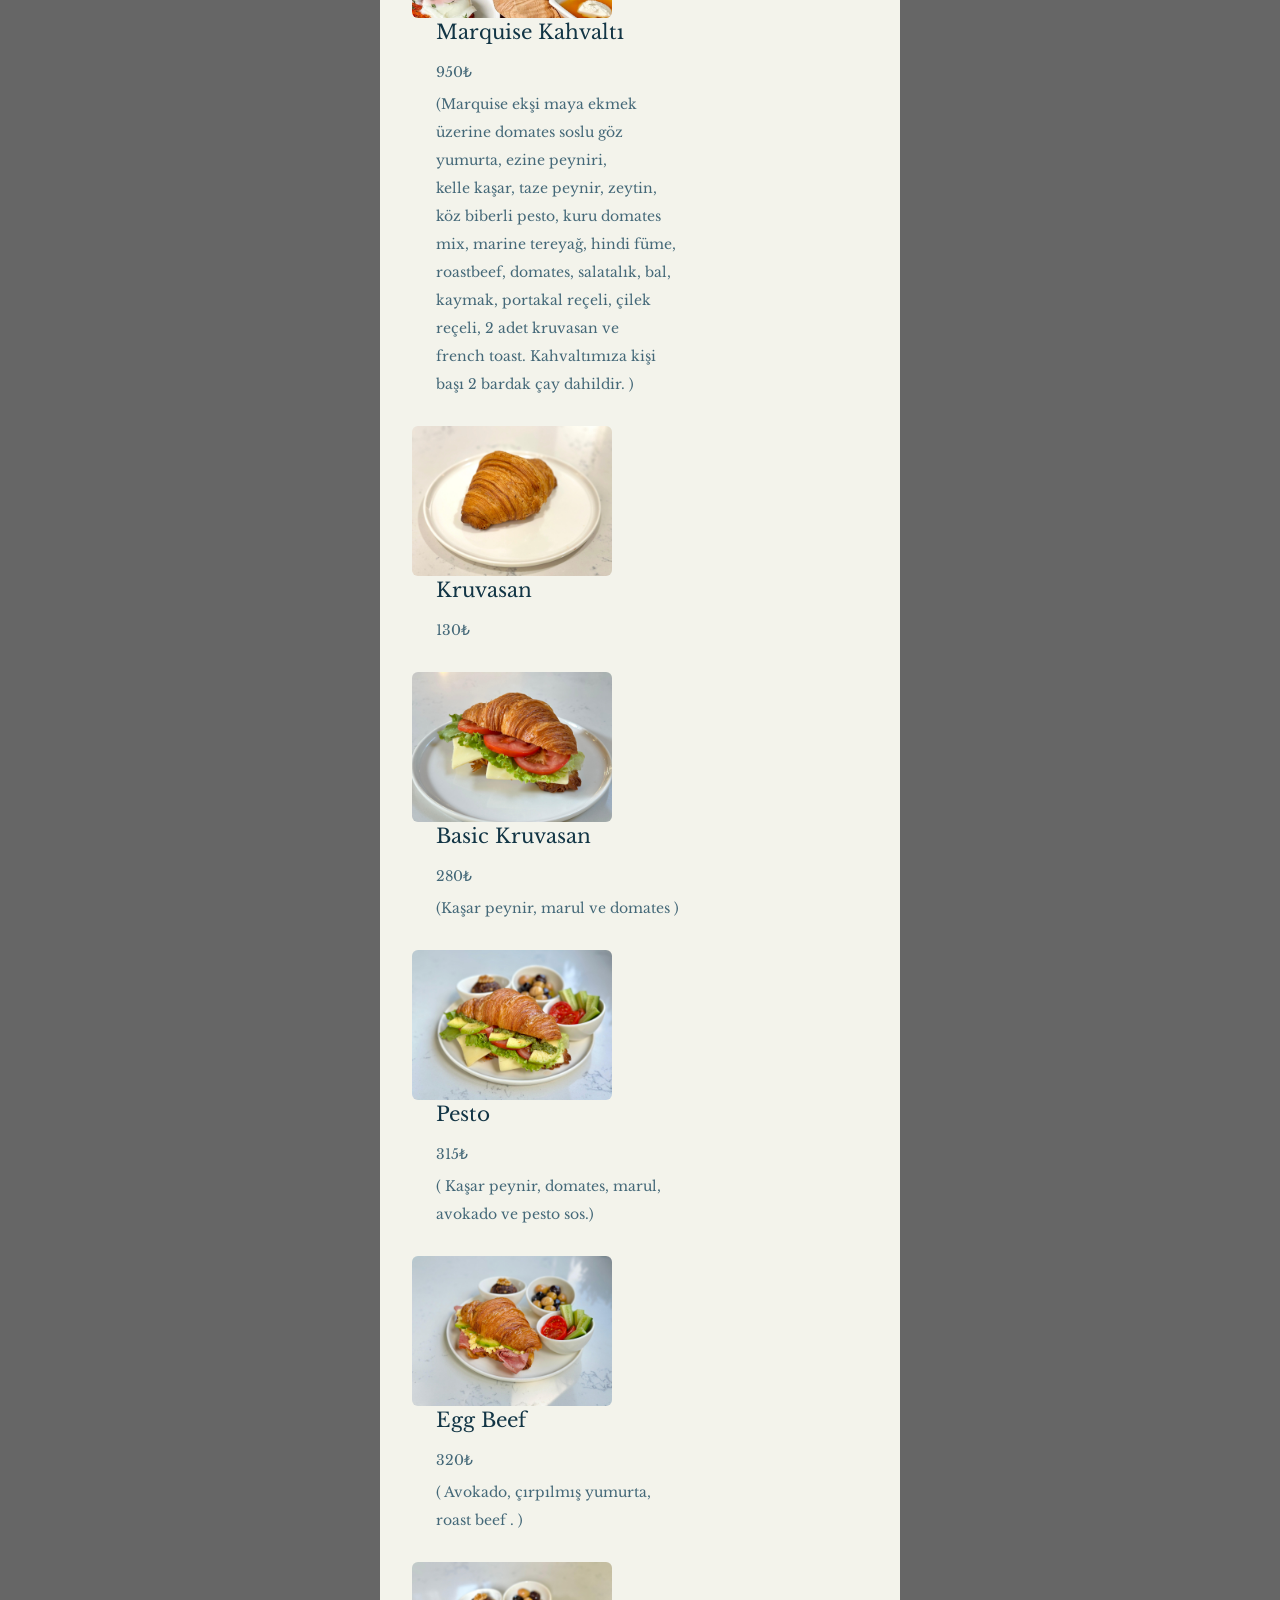
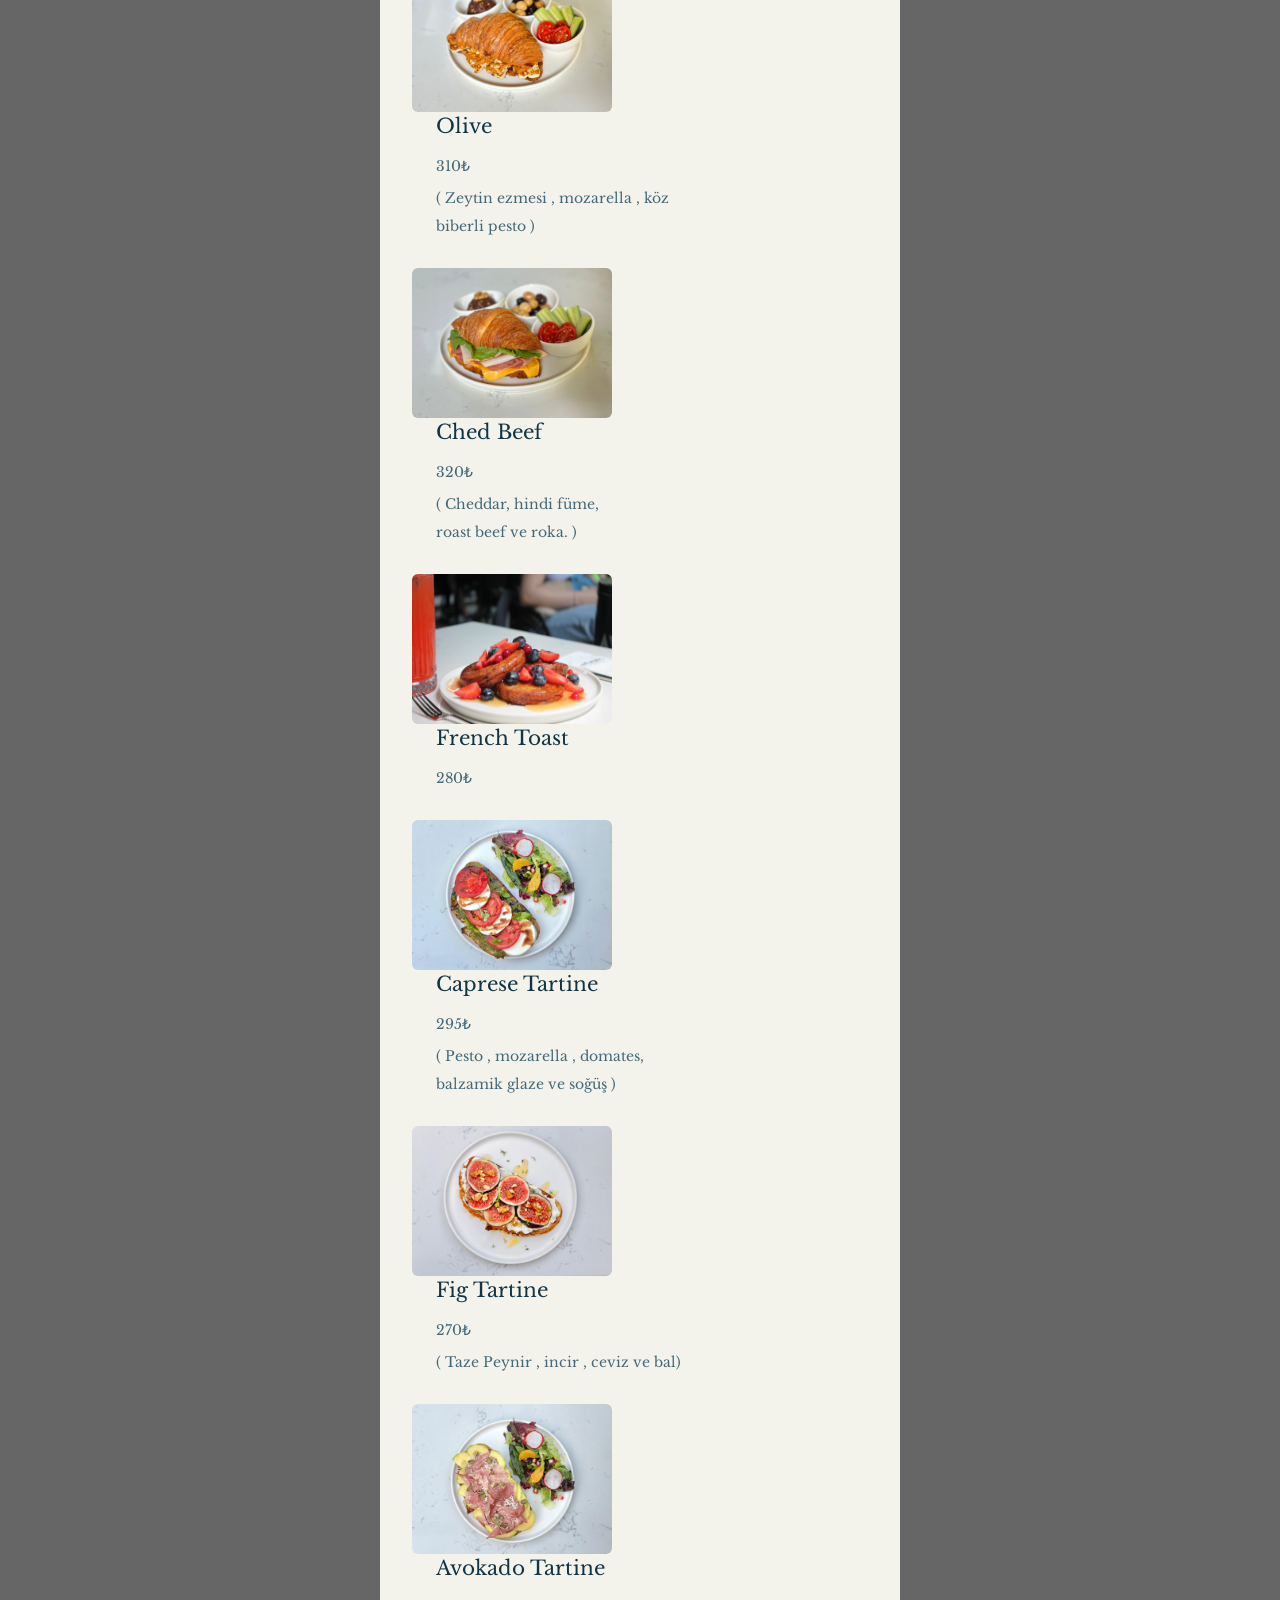
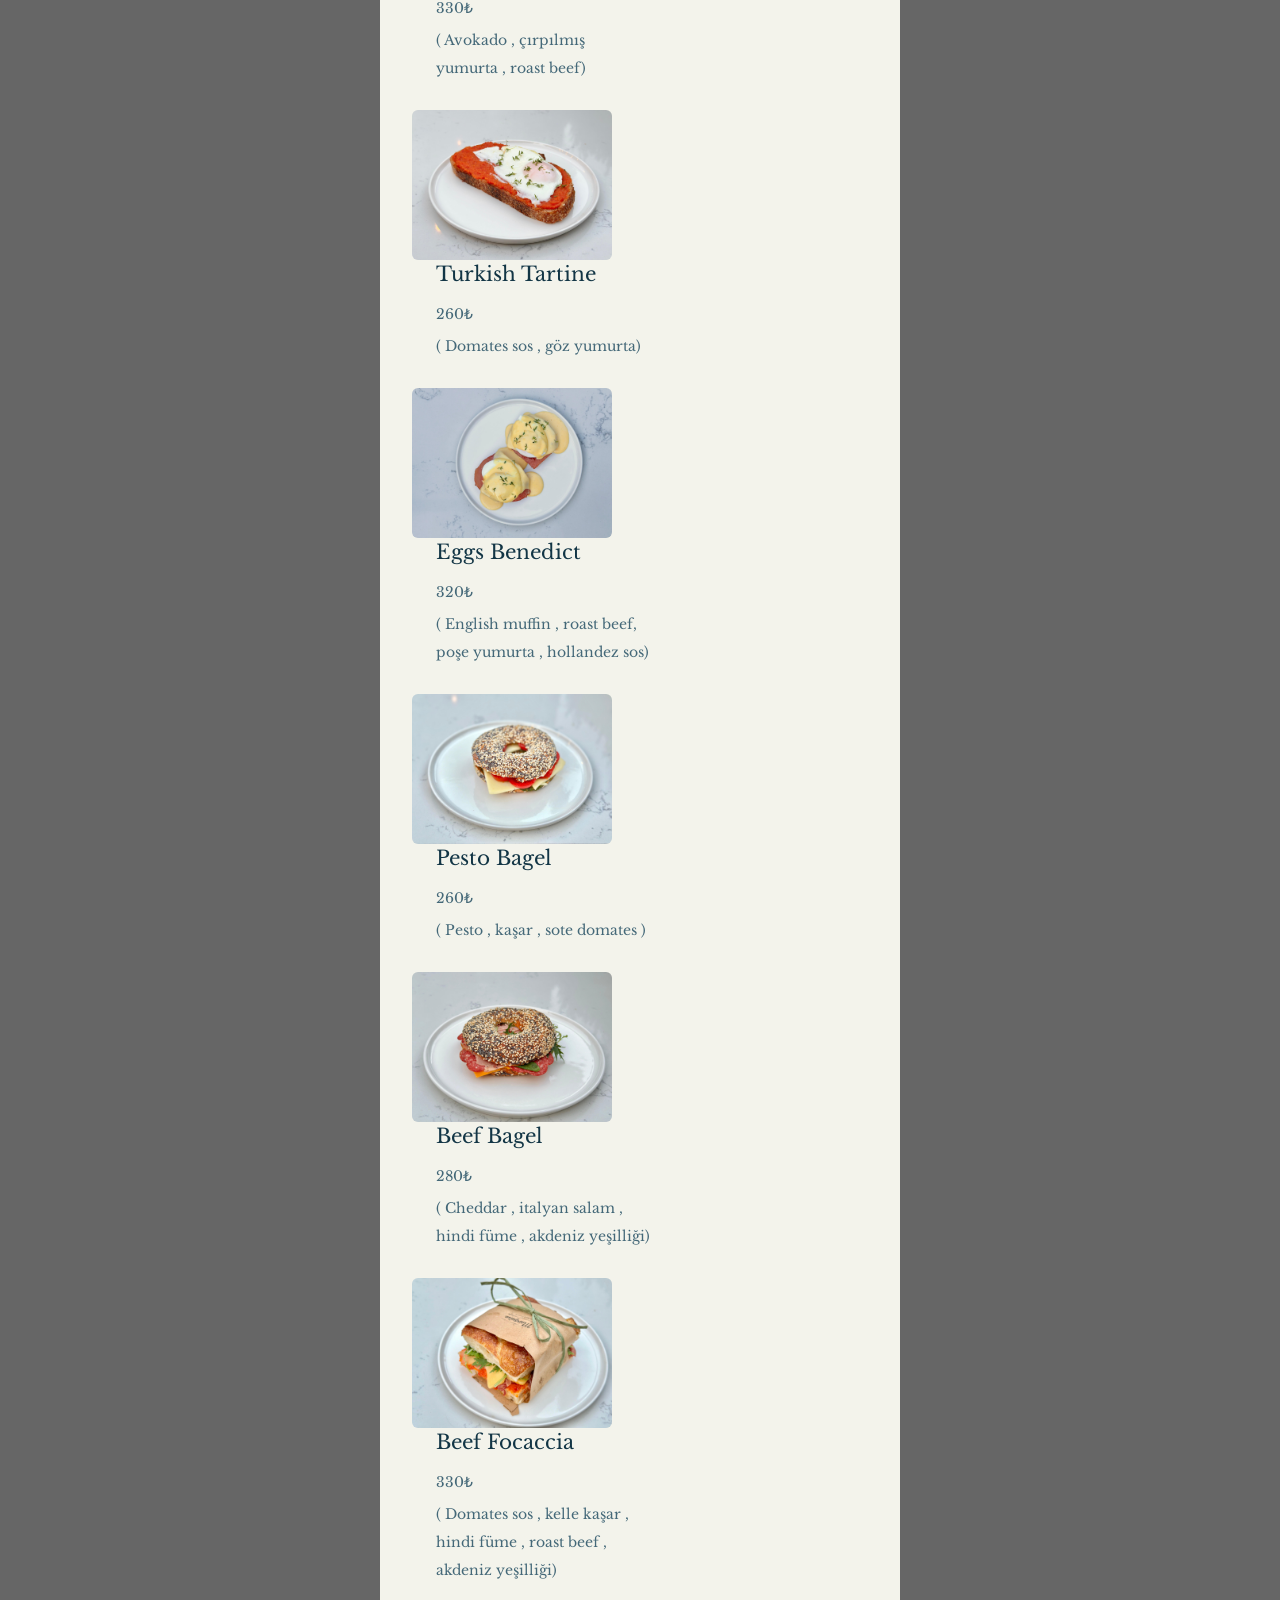
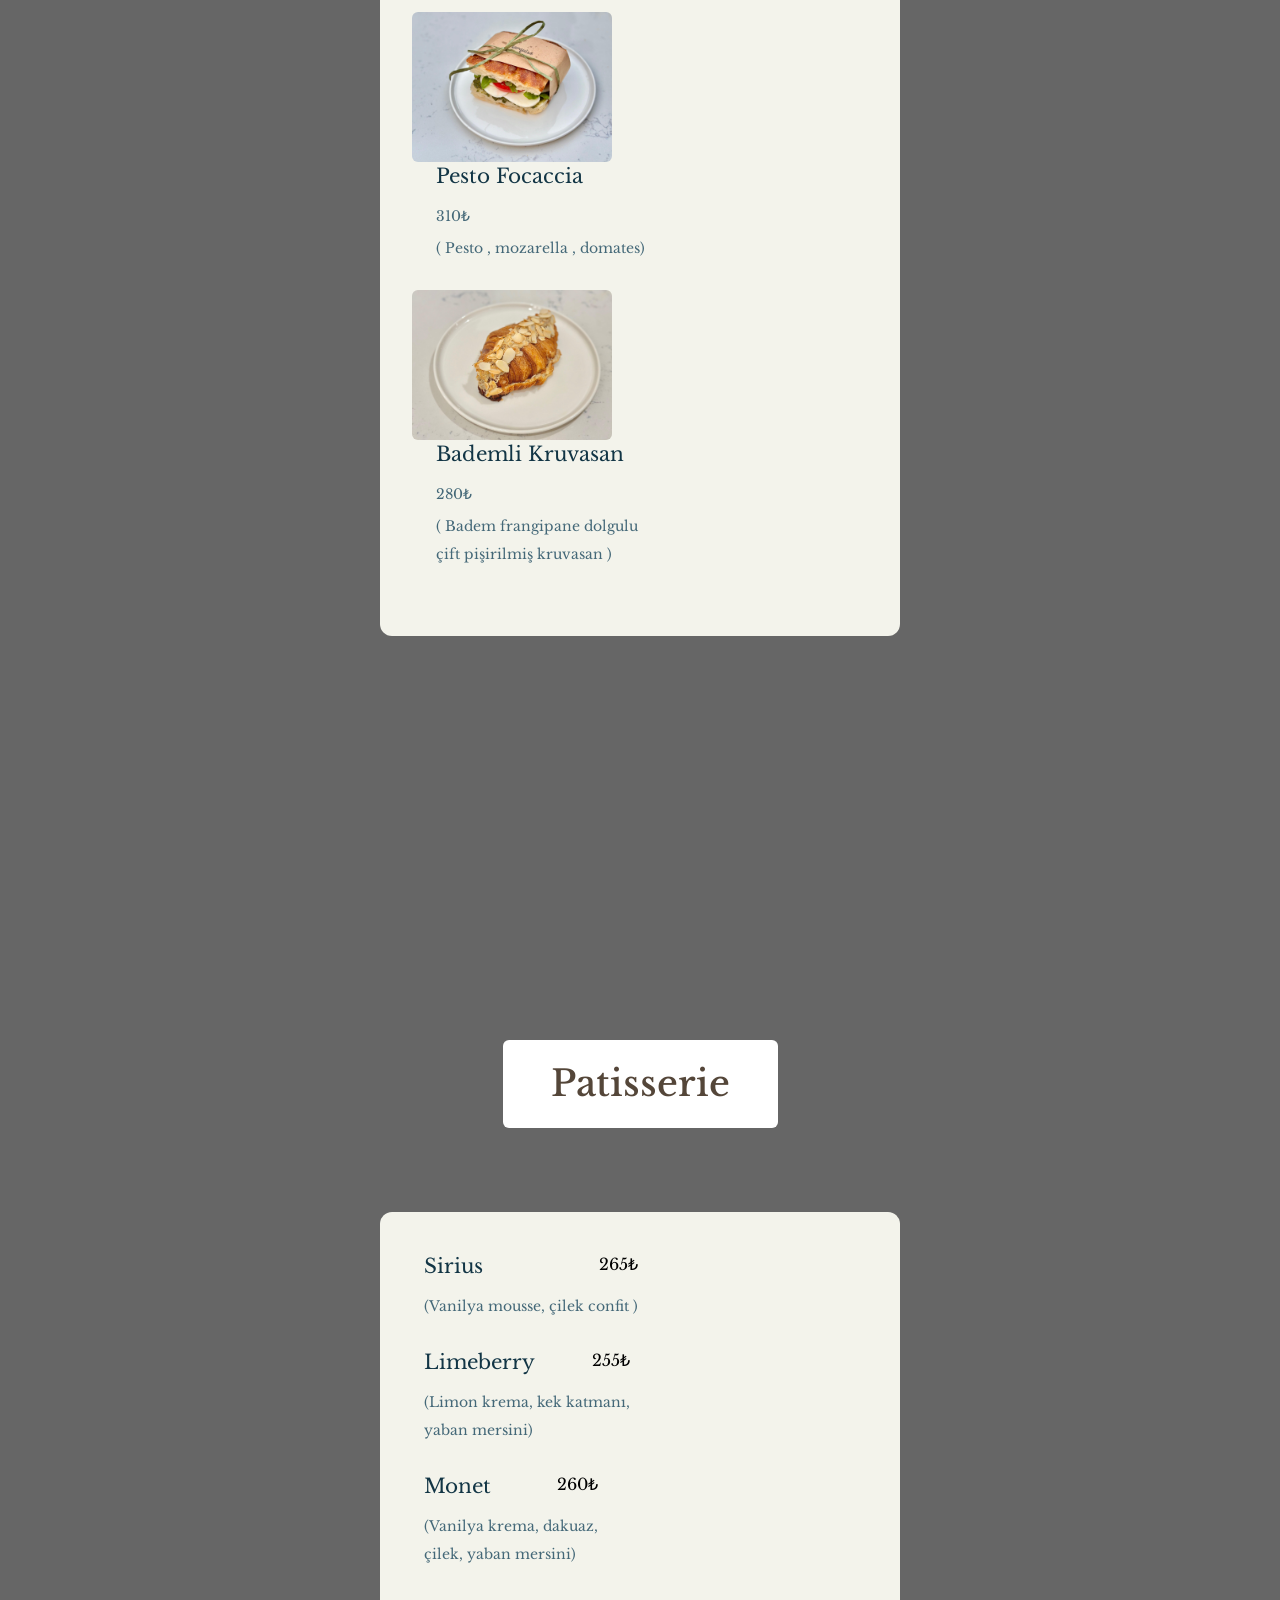
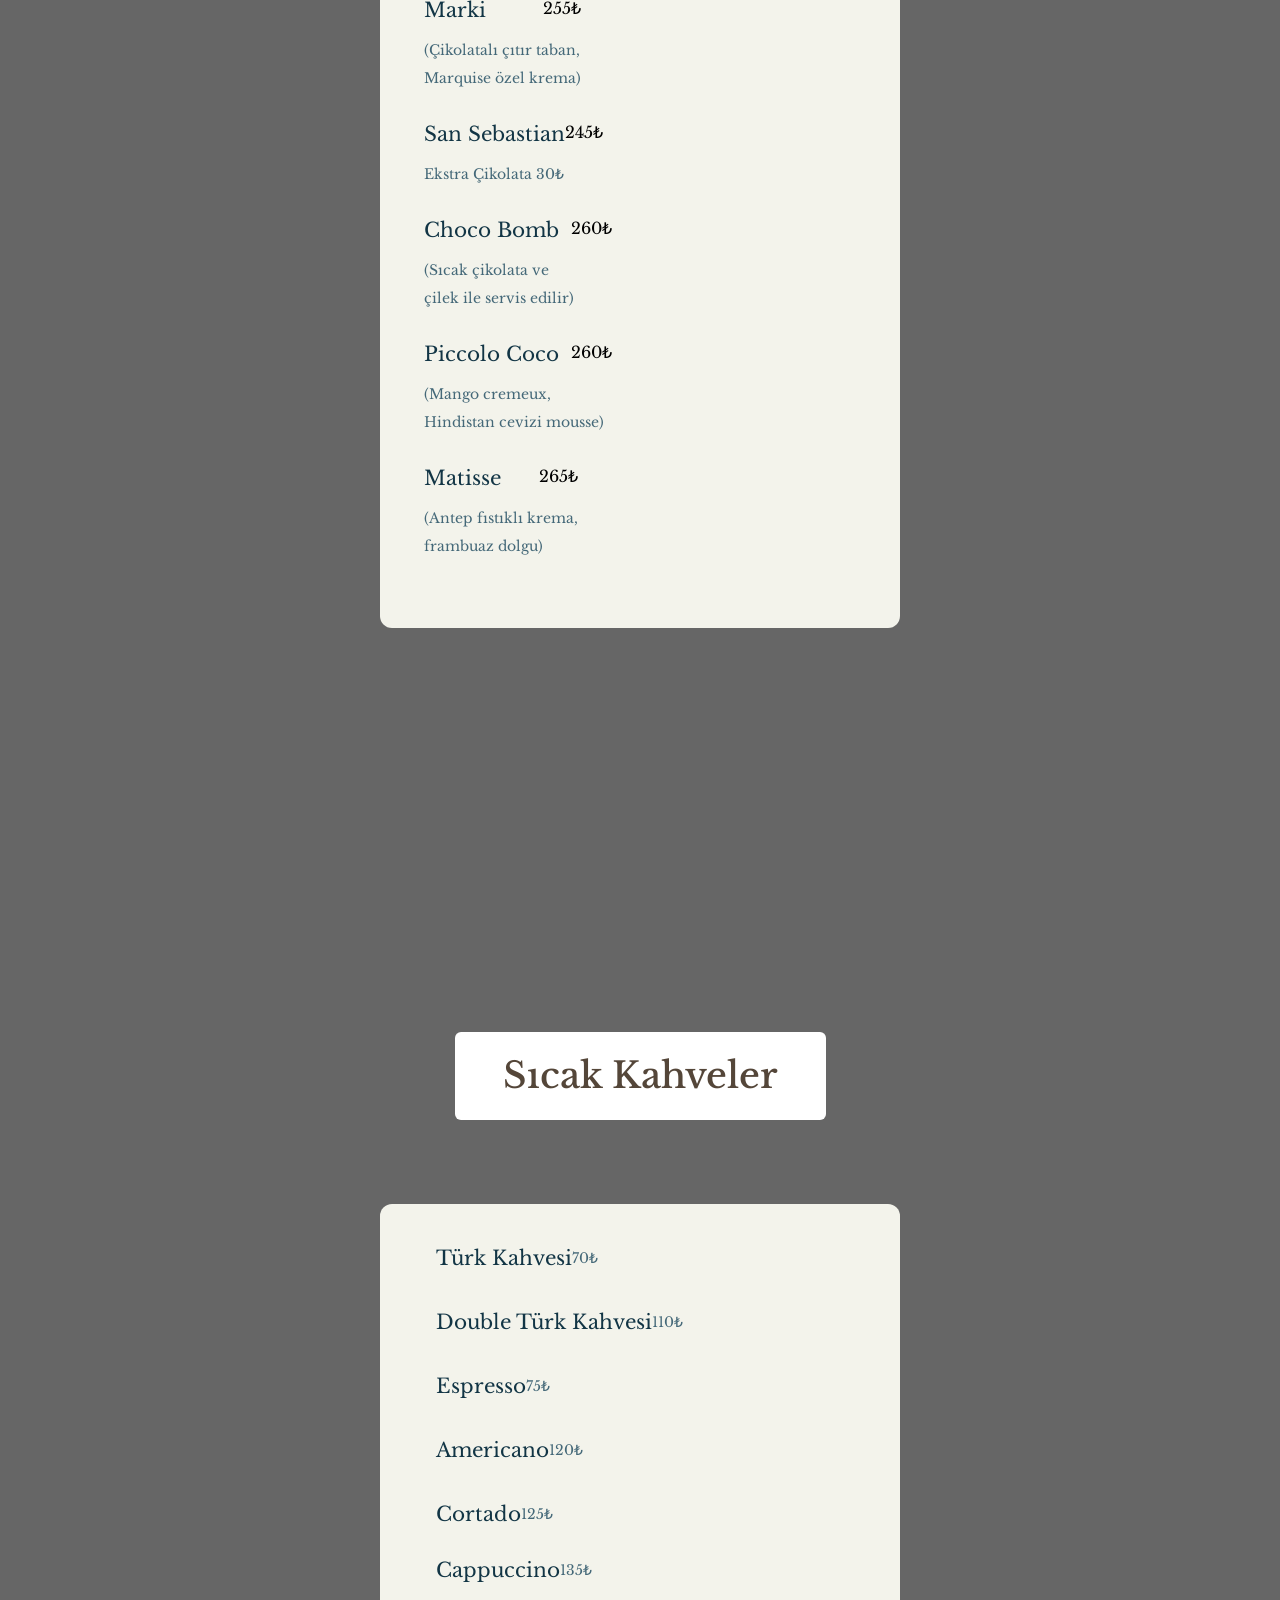
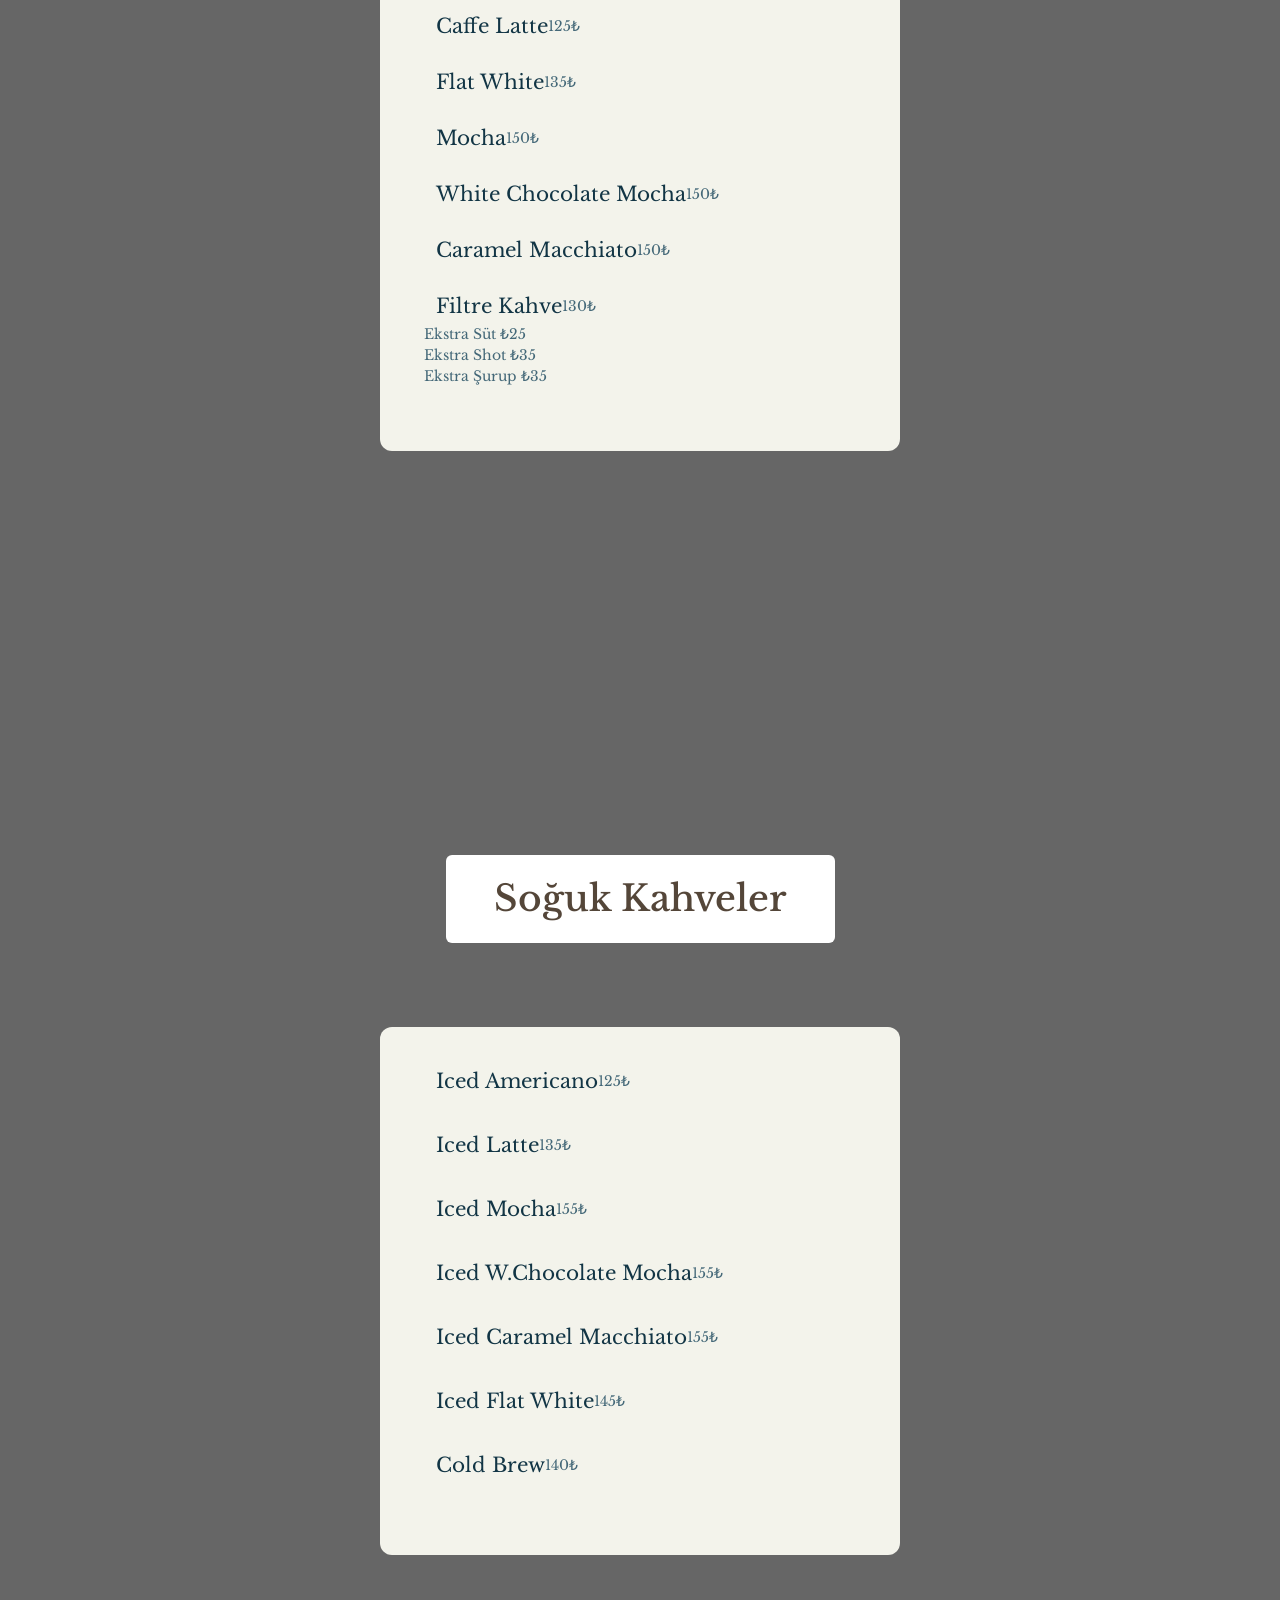
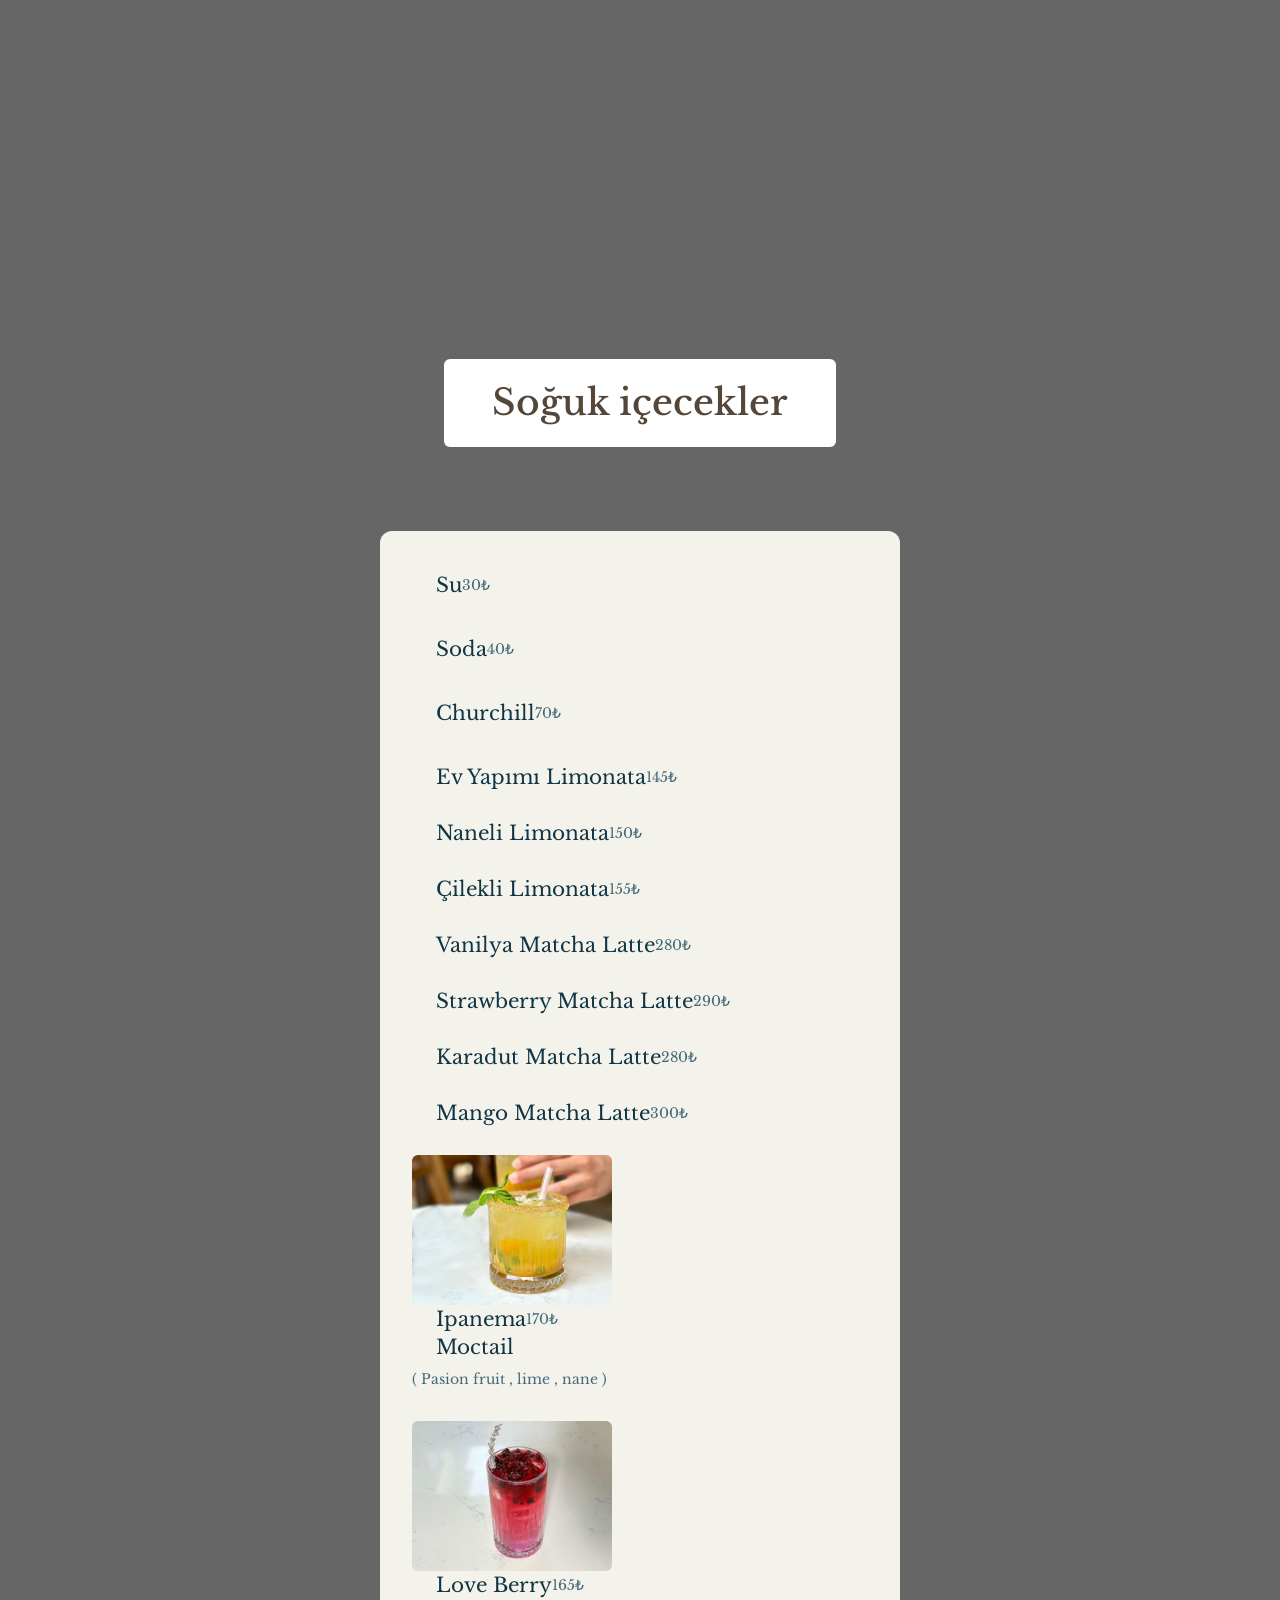
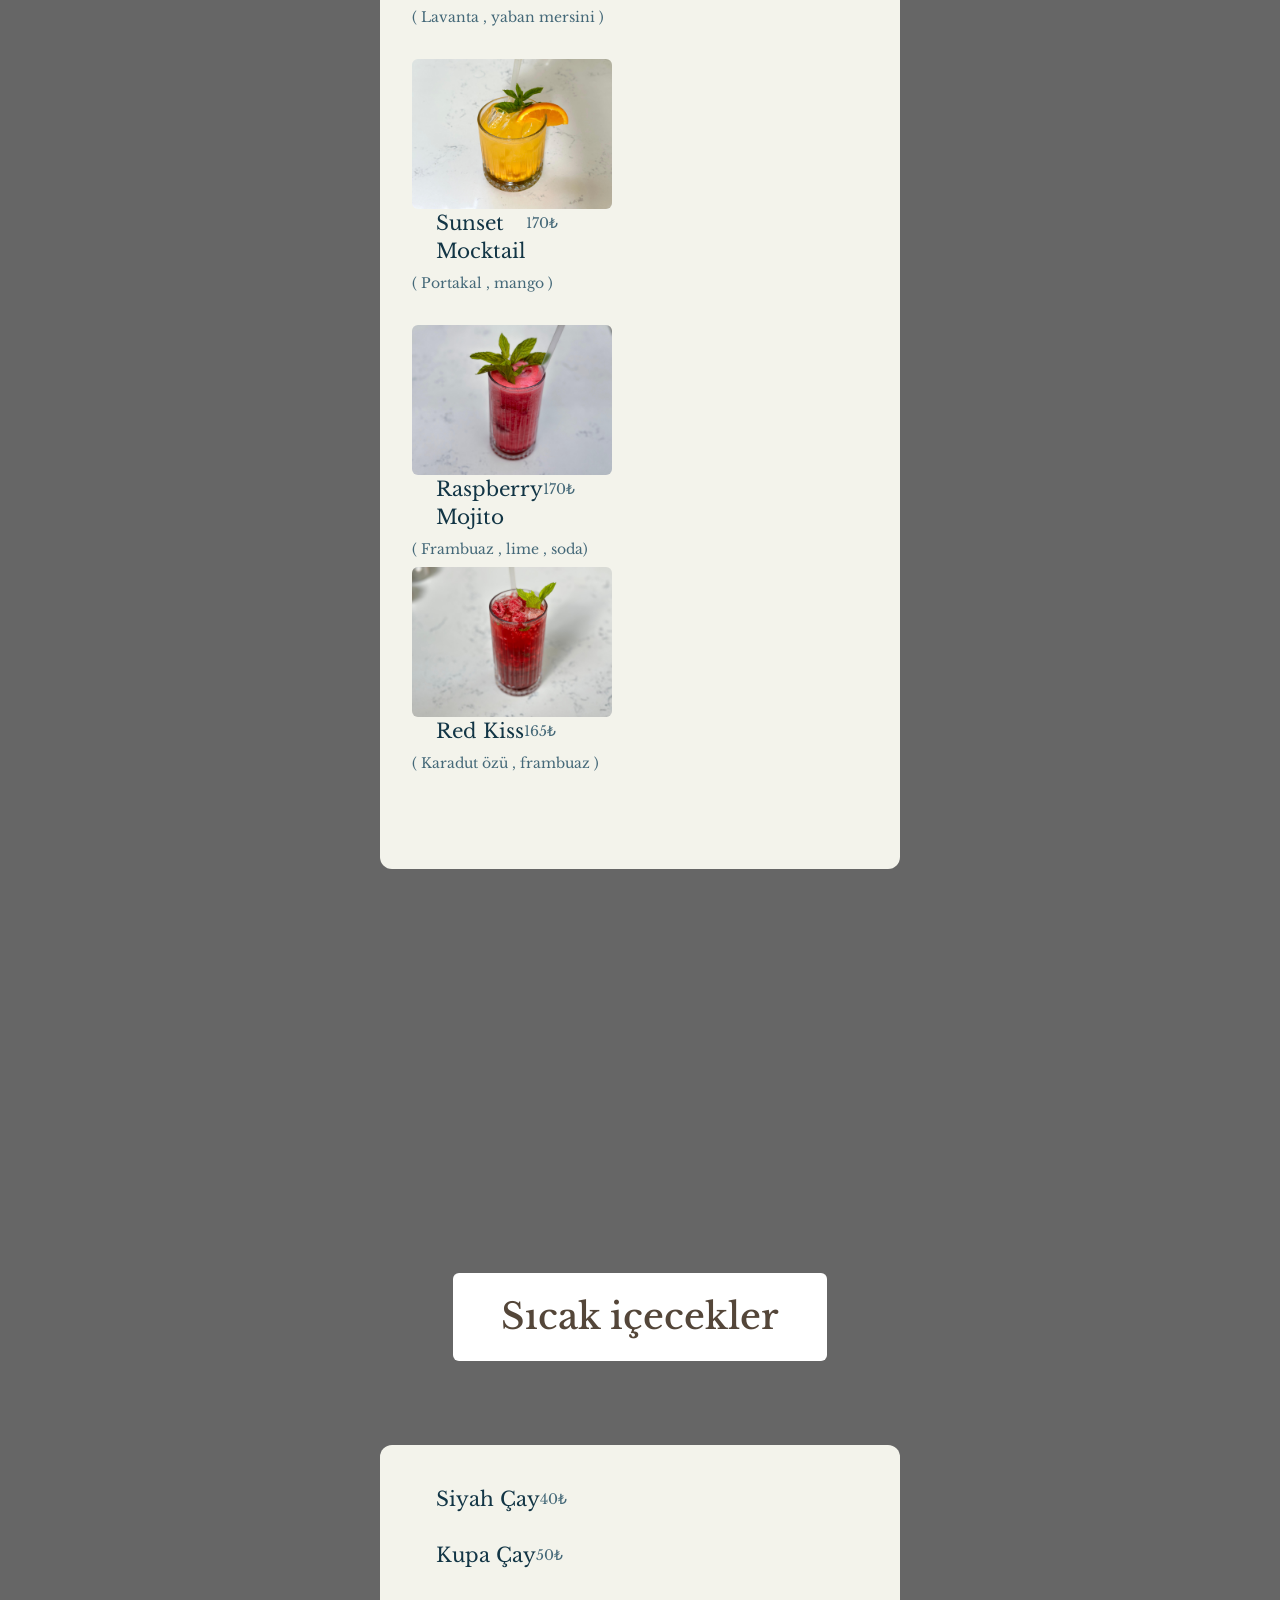
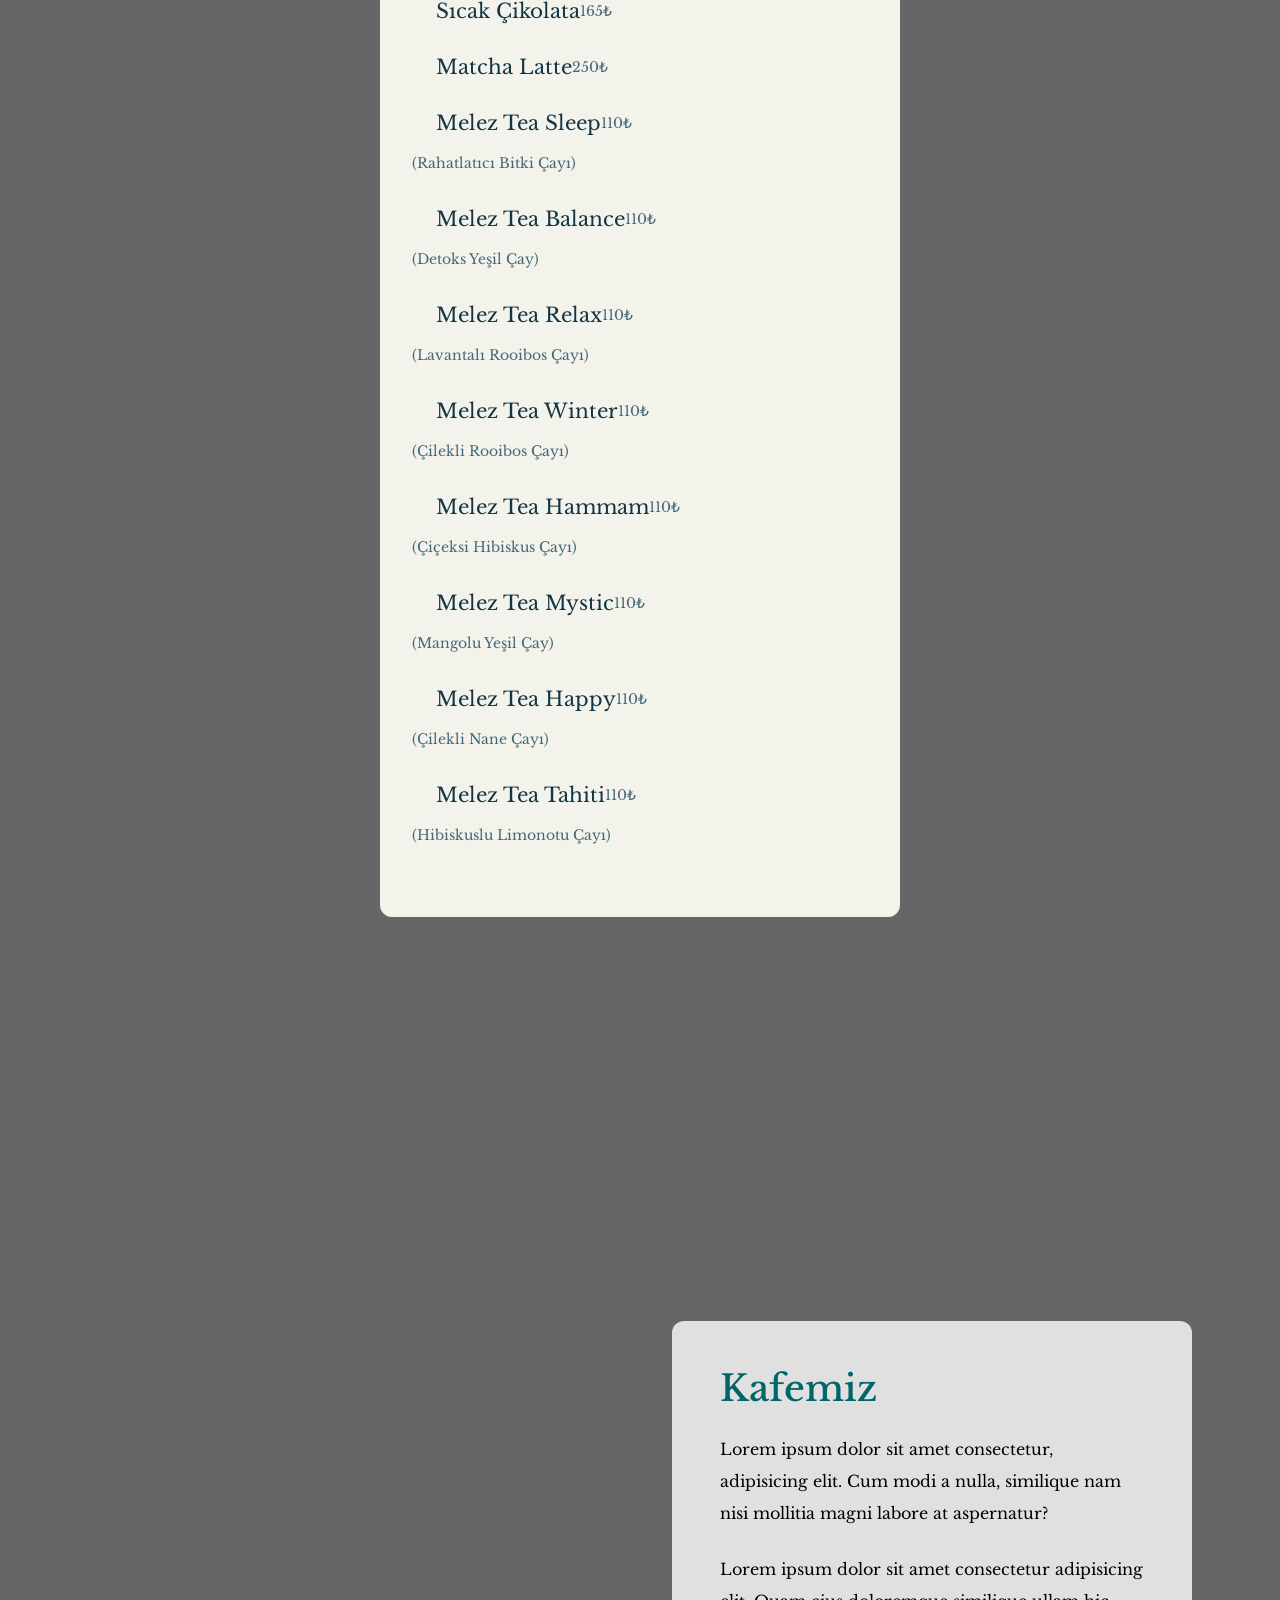
==== commit 64fd950b: "Update index.html" ====
--- a/index.html
+++ b/index.html
@@ -583,11 +583,36 @@
                             </div>
                         </div>
                         <div class="flex items-start mb-6 tm-menu-item flex-col">
+
+                            <div class="ml-3 sm:ml-6 flex">
+                                <h3 class="text-lg sm:text-xl tm-text-yellow mb-1">Vanilya Matcha Latte</h3>
+                                <div class="description ml-10 text-white text-md sm:text-lg font-light">280₺</div>
+                            </div>
+
+                        </div>
+                        <div class="flex items-start mb-6 tm-menu-item flex-col">
+                            <div class="ml-3 sm:ml-6 flex">
+                                <h3 class="text-lg sm:text-xl tm-text-yellow mb-1">Strawberry Matcha Latte</h3>
+                                <div class="description ml-10 text-white text-md sm:text-lg font-light">290₺</div>
+                            </div>
+                        </div>
+                        <div class="flex items-start mb-6 tm-menu-item flex-col">
+                            <div class="ml-3 sm:ml-6 flex">
+                                <h3 class="text-lg sm:text-xl tm-text-yellow mb-1">Karadut Matcha Latte</h3>
+                                <div class="description ml-10 text-white text-md sm:text-lg font-light">280₺</div>
+                            </div>
+                        </div>
+                        <div class="flex items-start mb-6 tm-menu-item flex-col">
+                            <div class="ml-3 sm:ml-6 flex">
+                                <h3 class="text-lg sm:text-xl tm-text-yellow mb-1">Mango Matcha Latte</h3>
+                                <div class="description ml-10 text-white text-md sm:text-lg font-light">300₺</div>
+                            </div>
+                        </div>
+                        <div class="flex items-start mb-6 tm-menu-item flex-col">
                             <img src="img/ıpanema.jpg" alt="Image" class="rounded-md foto">
                             <div class="ml-3 sm:ml-6 flex">
                                 <h3 class="text-lg sm:text-xl tm-text-yellow mb-1">Ipanema <br>Moctail</h3>
                                 <div class="description ml-10 text-white text-md sm:text-lg font-light">170₺</div>
-
                             </div>
                             <div class="description text-white text-md sm:text-lg font-light mb-1 ml-5">( Pasion fruit
                                 , lime , nane )
@@ -647,11 +672,39 @@
             <div class="container mx-auto tm-container py-24 sm:py-48">
                 <div class="text-center mb-16">
                     <h2 class="bg-white tm-text-brown py-6 px-12 text-4xl font-medium inline-block rounded-md">
-                        Bitki Caylari
+                        Sıcak içecekler
                     </h2>
                 </div>
                 <div class="flex flex-col lg:flex-row justify-around items-center">
                     <div class="flex-1 m-5 rounded-xl px-4 py-6 sm:px-8 sm:py-10 menu-item tm-item-container">
+                        <div class="flex items-start mb-6 tm-menu-item flex-col">
+
+                            <div class="ml-3 sm:ml-6 flex flex-row">
+                                <h3 class="text-lg sm:text-xl tm-text-yellow mb-1">Siyah Çay</h3>
+                                <div class="description ml-10 text-white text-md sm:text-lg font-light">40₺</div>
+                            </div>
+                        </div>
+                        <div class="flex items-start mb-6 tm-menu-item flex-col">
+
+                            <div class="ml-3 sm:ml-6 flex flex-row">
+                                <h3 class="text-lg sm:text-xl tm-text-yellow mb-1">Kupa Çay</h3>
+                                <div class="description ml-10 text-white text-md sm:text-lg font-light">50₺</div>
+                            </div>
+                        </div>
+                        <div class="flex items-start mb-6 tm-menu-item flex-col">
+
+                            <div class="ml-3 sm:ml-6 flex flex-row">
+                                <h3 class="text-lg sm:text-xl tm-text-yellow mb-1">Sıcak Çikolata</h3>
+                                <div class="description ml-10 text-white text-md sm:text-lg font-light">165₺</div>
+                            </div>
+                        </div>
+                        <div class="flex items-start mb-6 tm-menu-item flex-col">
+
+                            <div class="ml-3 sm:ml-6 flex flex-row">
+                                <h3 class="text-lg sm:text-xl tm-text-yellow mb-1">Matcha Latte</h3>
+                                <div class="description ml-10 text-white text-md sm:text-lg font-light">250₺</div>
+                            </div>
+                        </div>
                         <div class="flex items-start mb-6 tm-menu-item flex-col">
                             <div class="ml-3 sm:ml-6 flex">
                                 <h3 class="text-lg sm:text-xl mb-2 sm:mb-3 tm-text-yellow">Melez Tea Sleep</h3>
